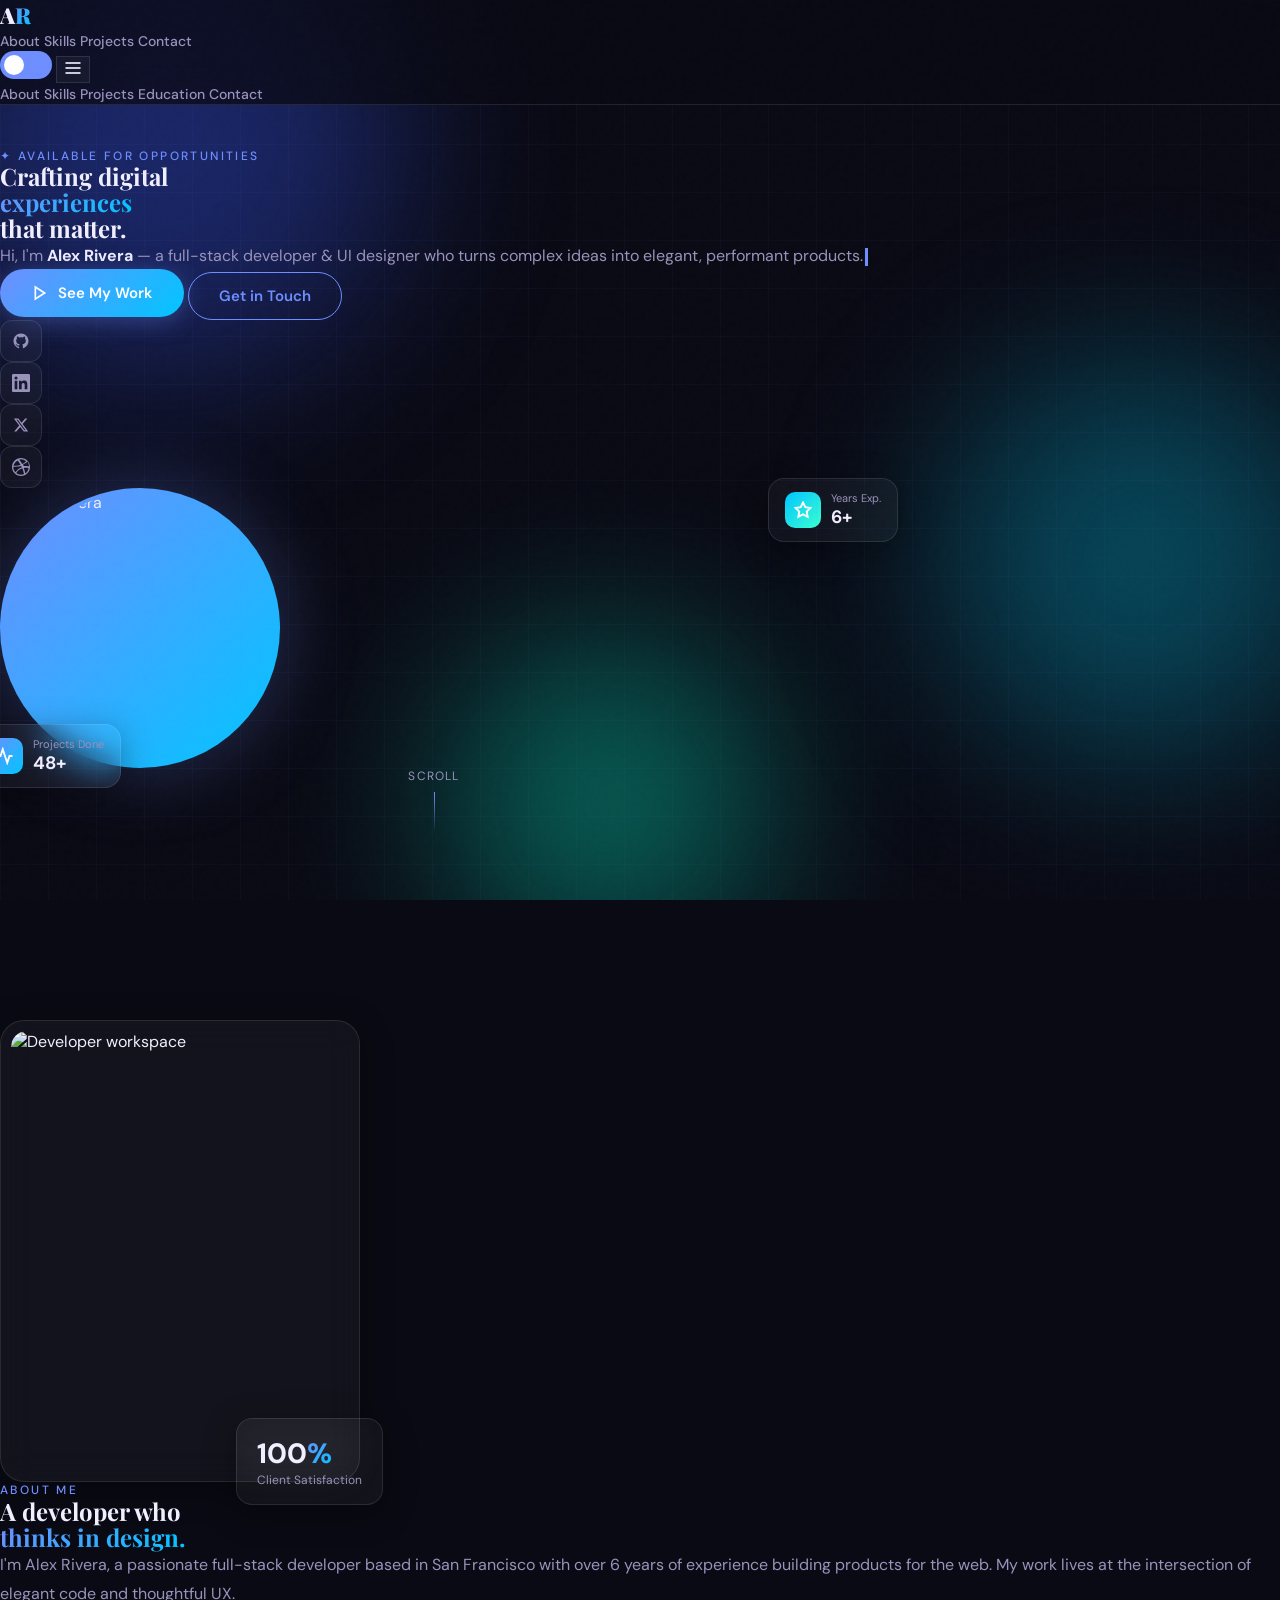
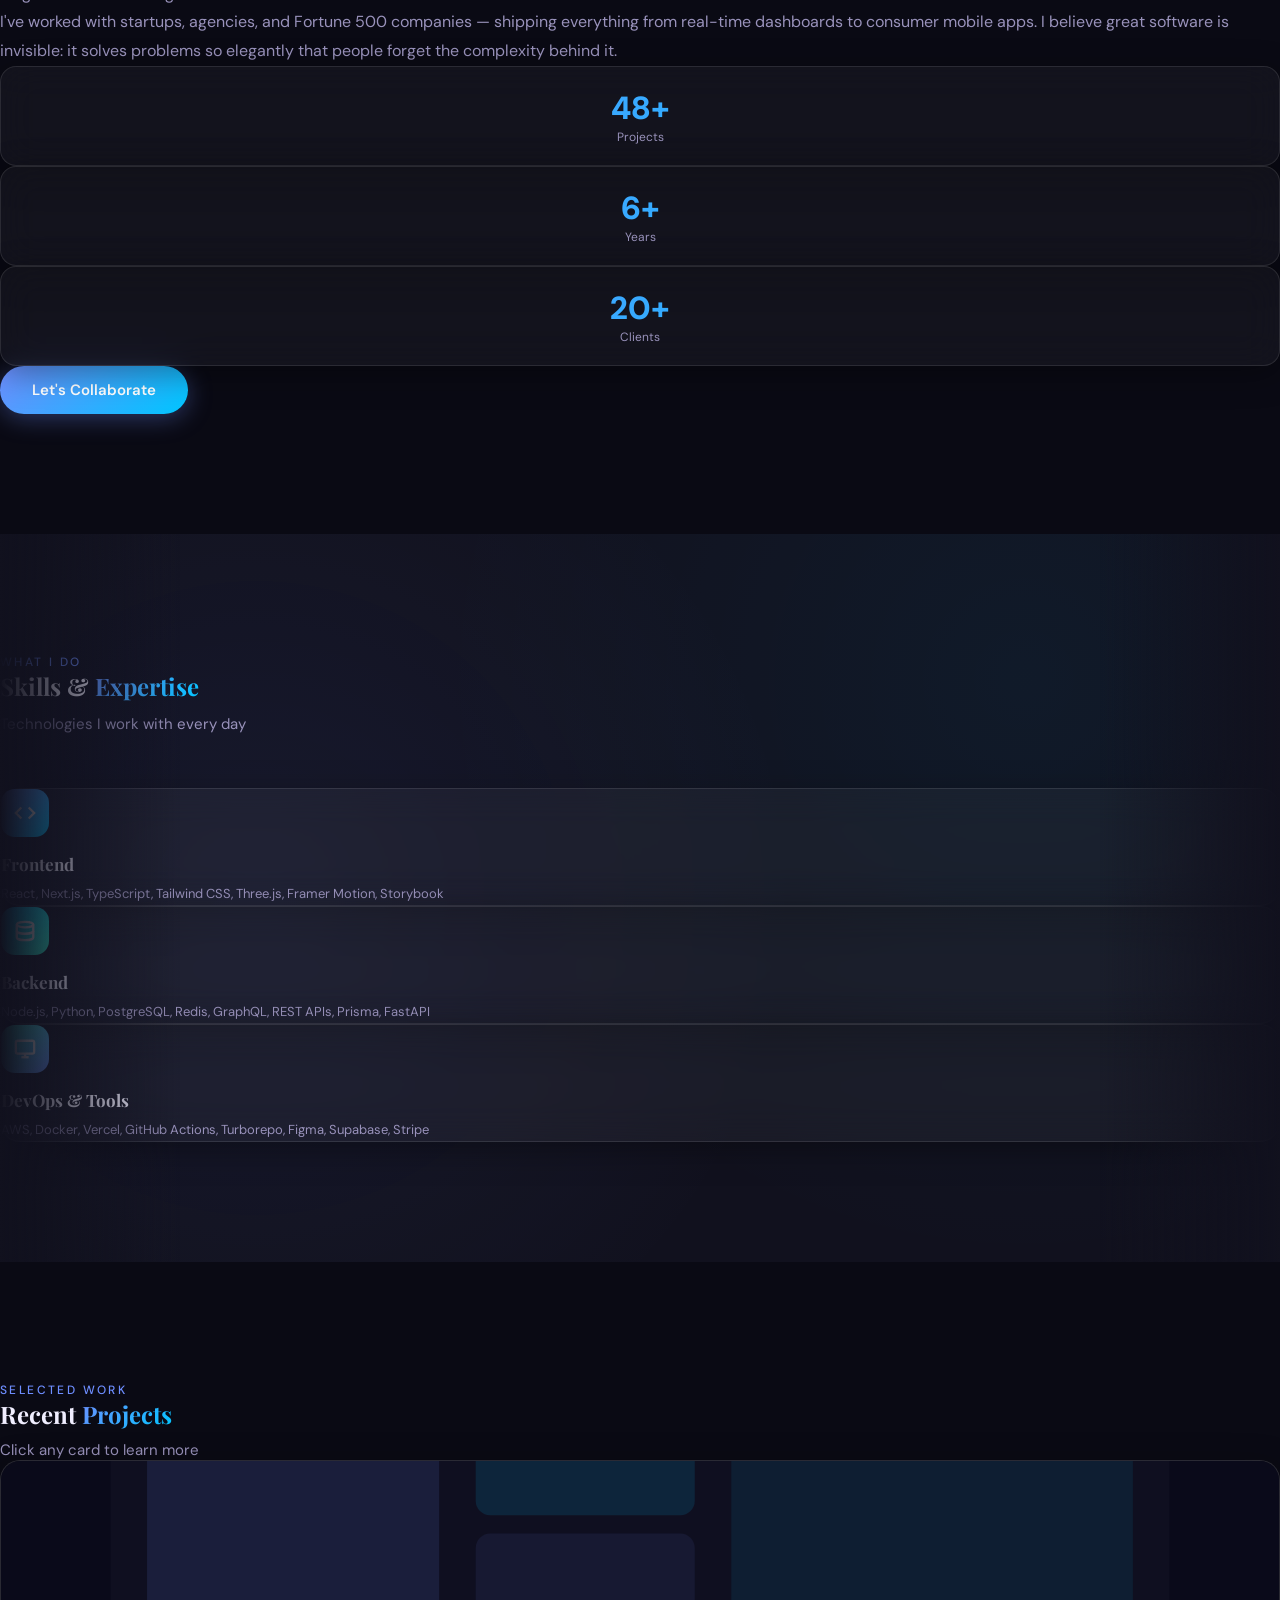
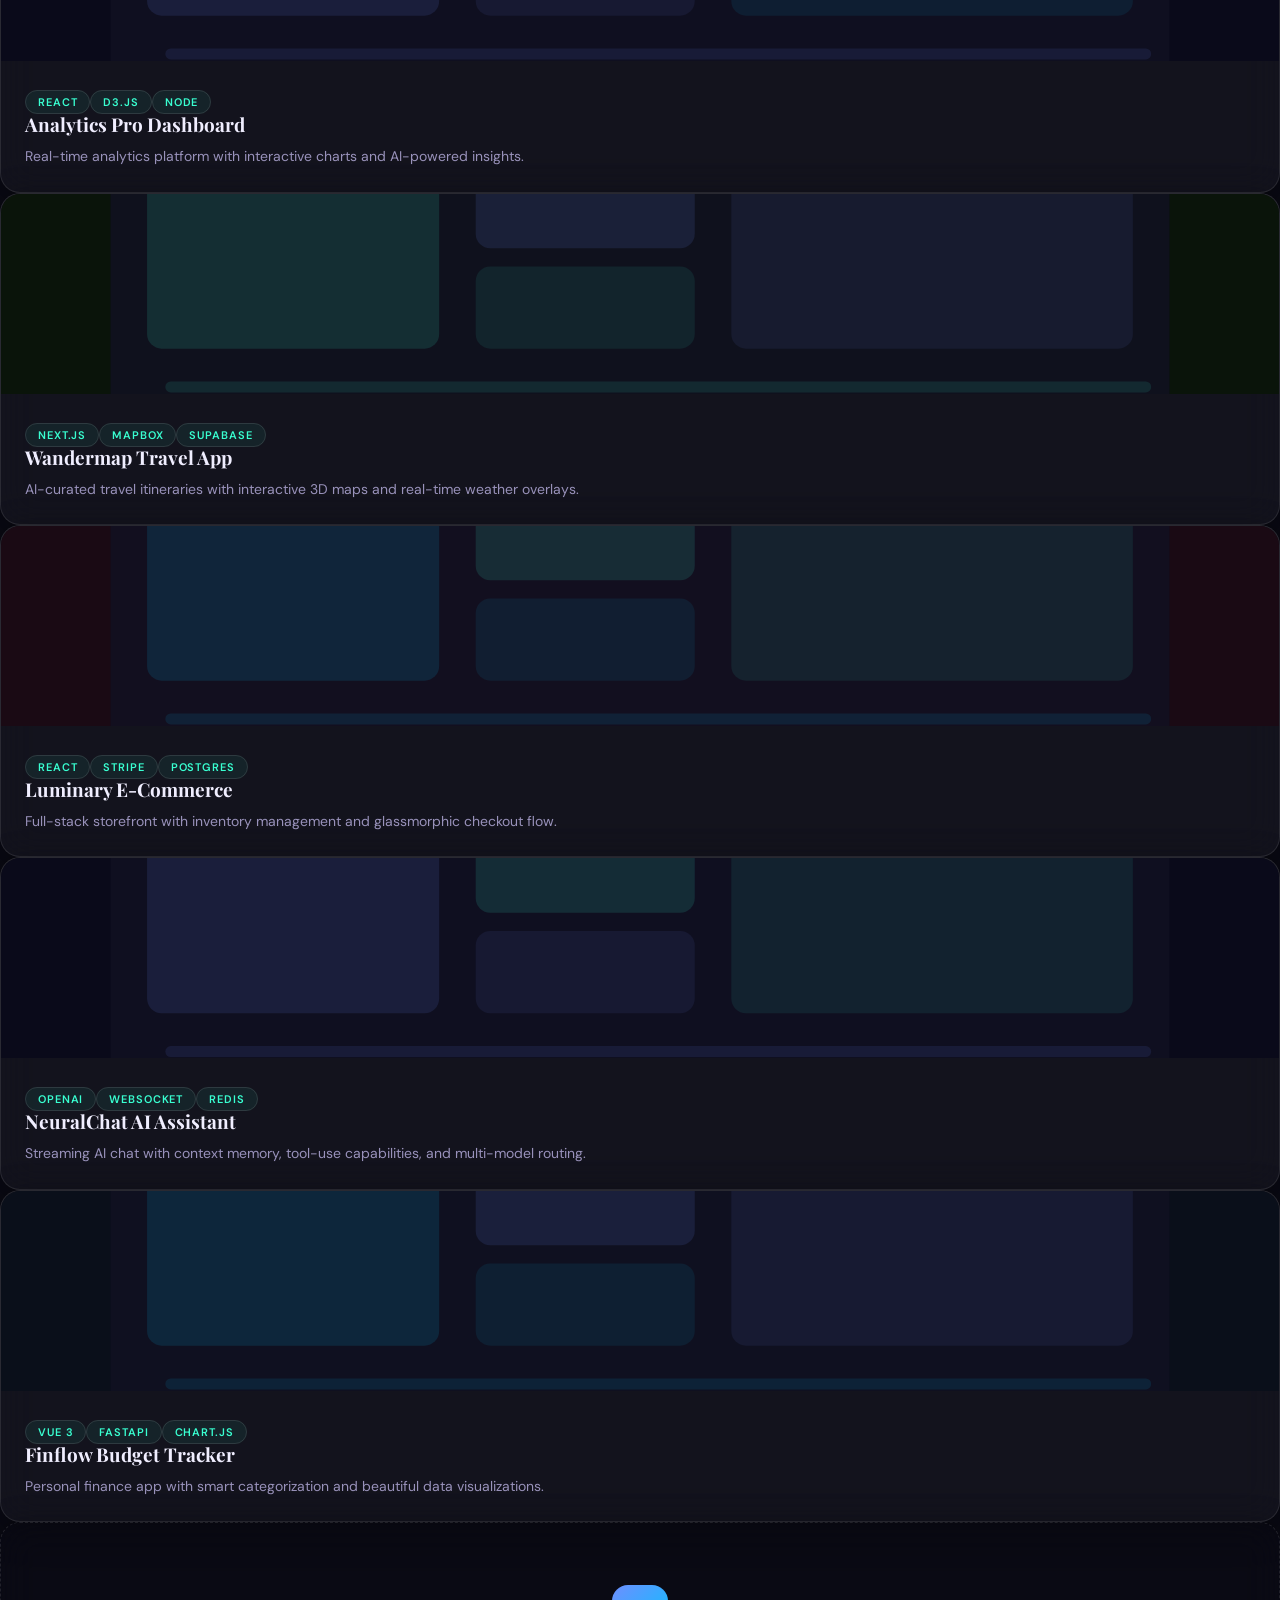
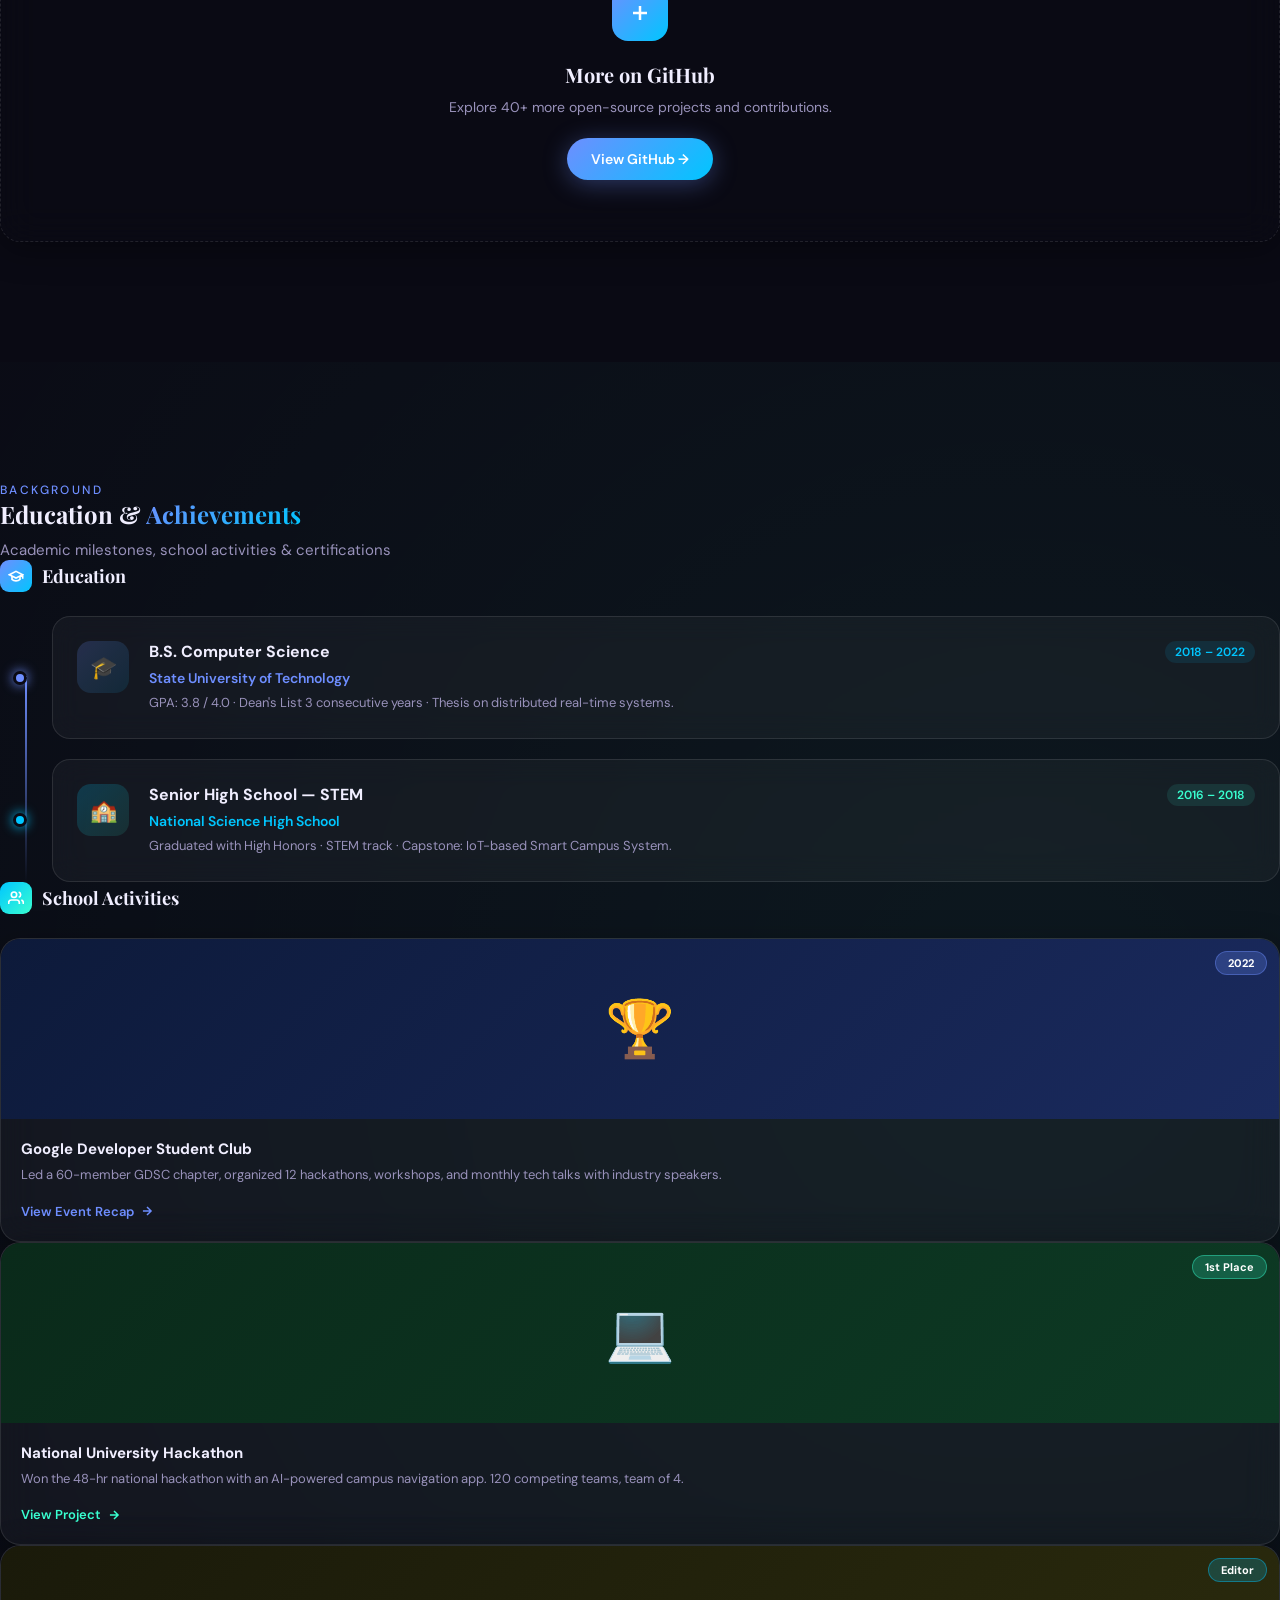
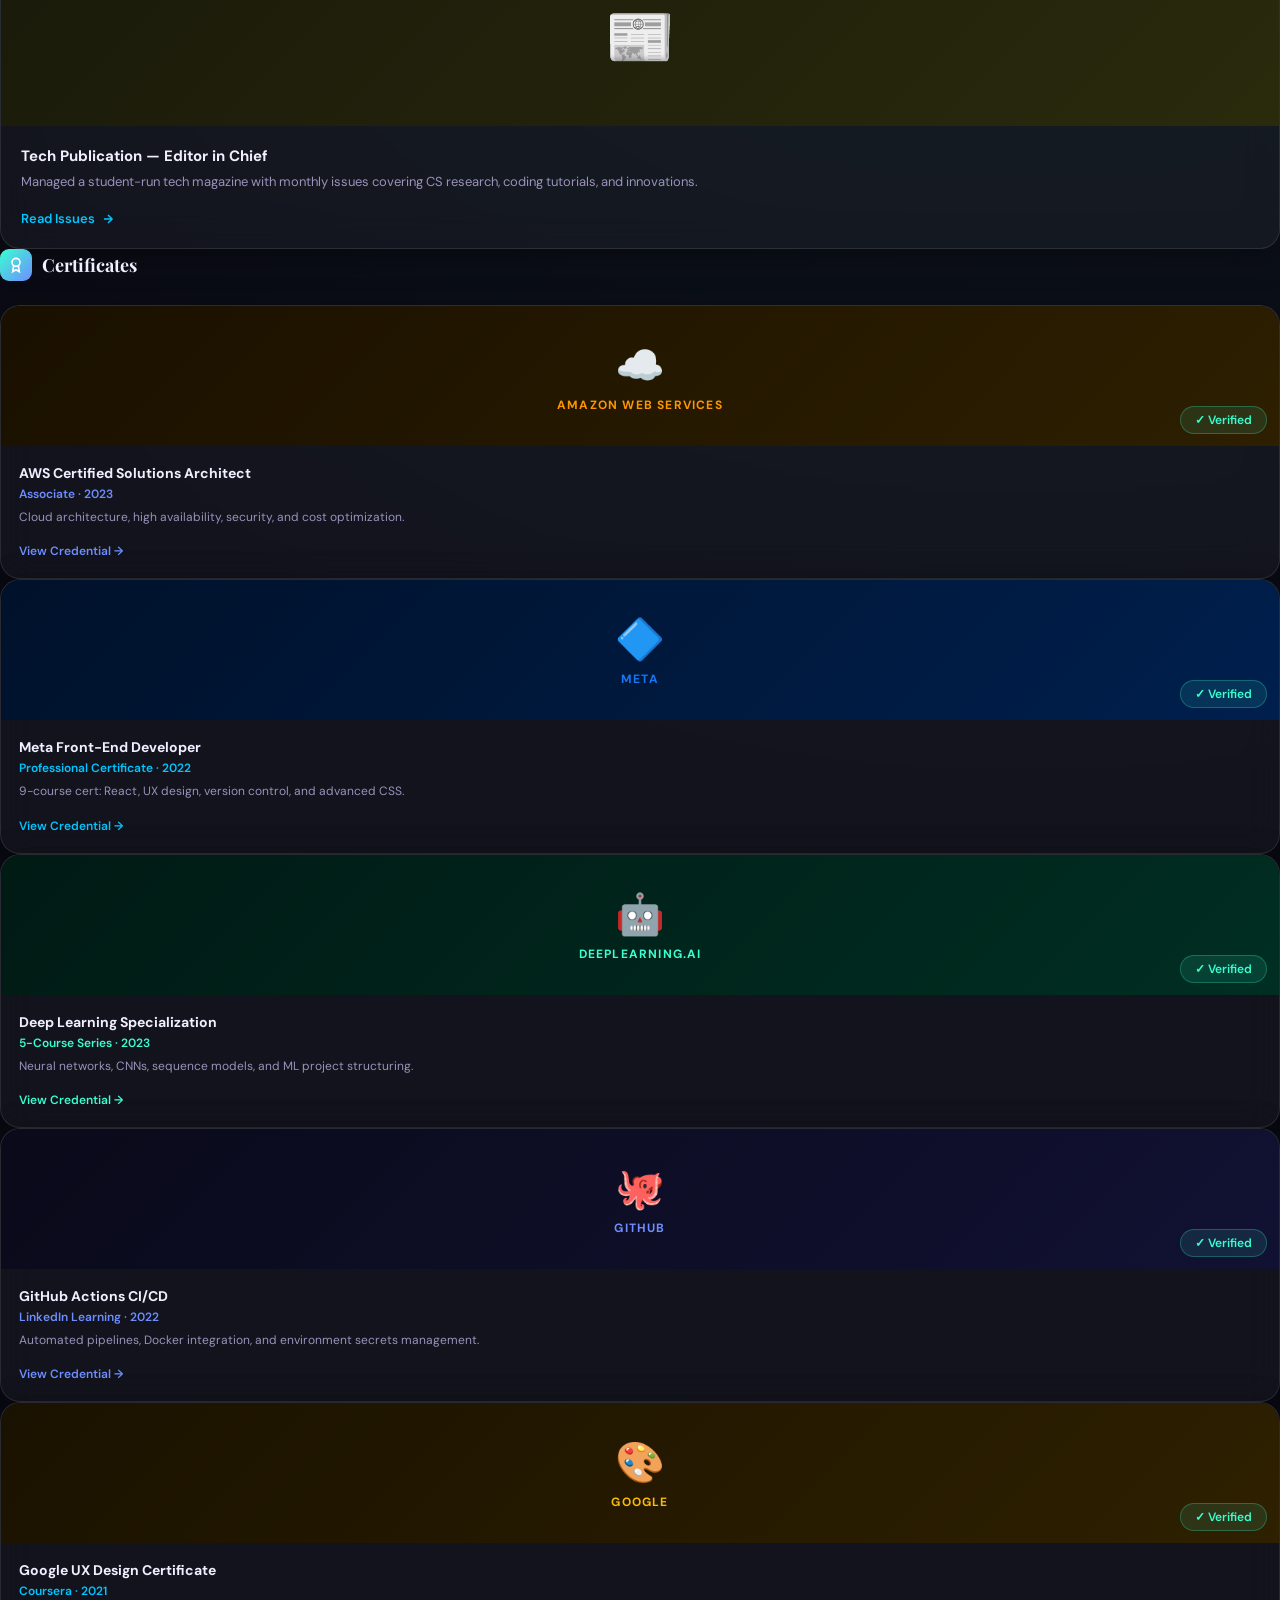
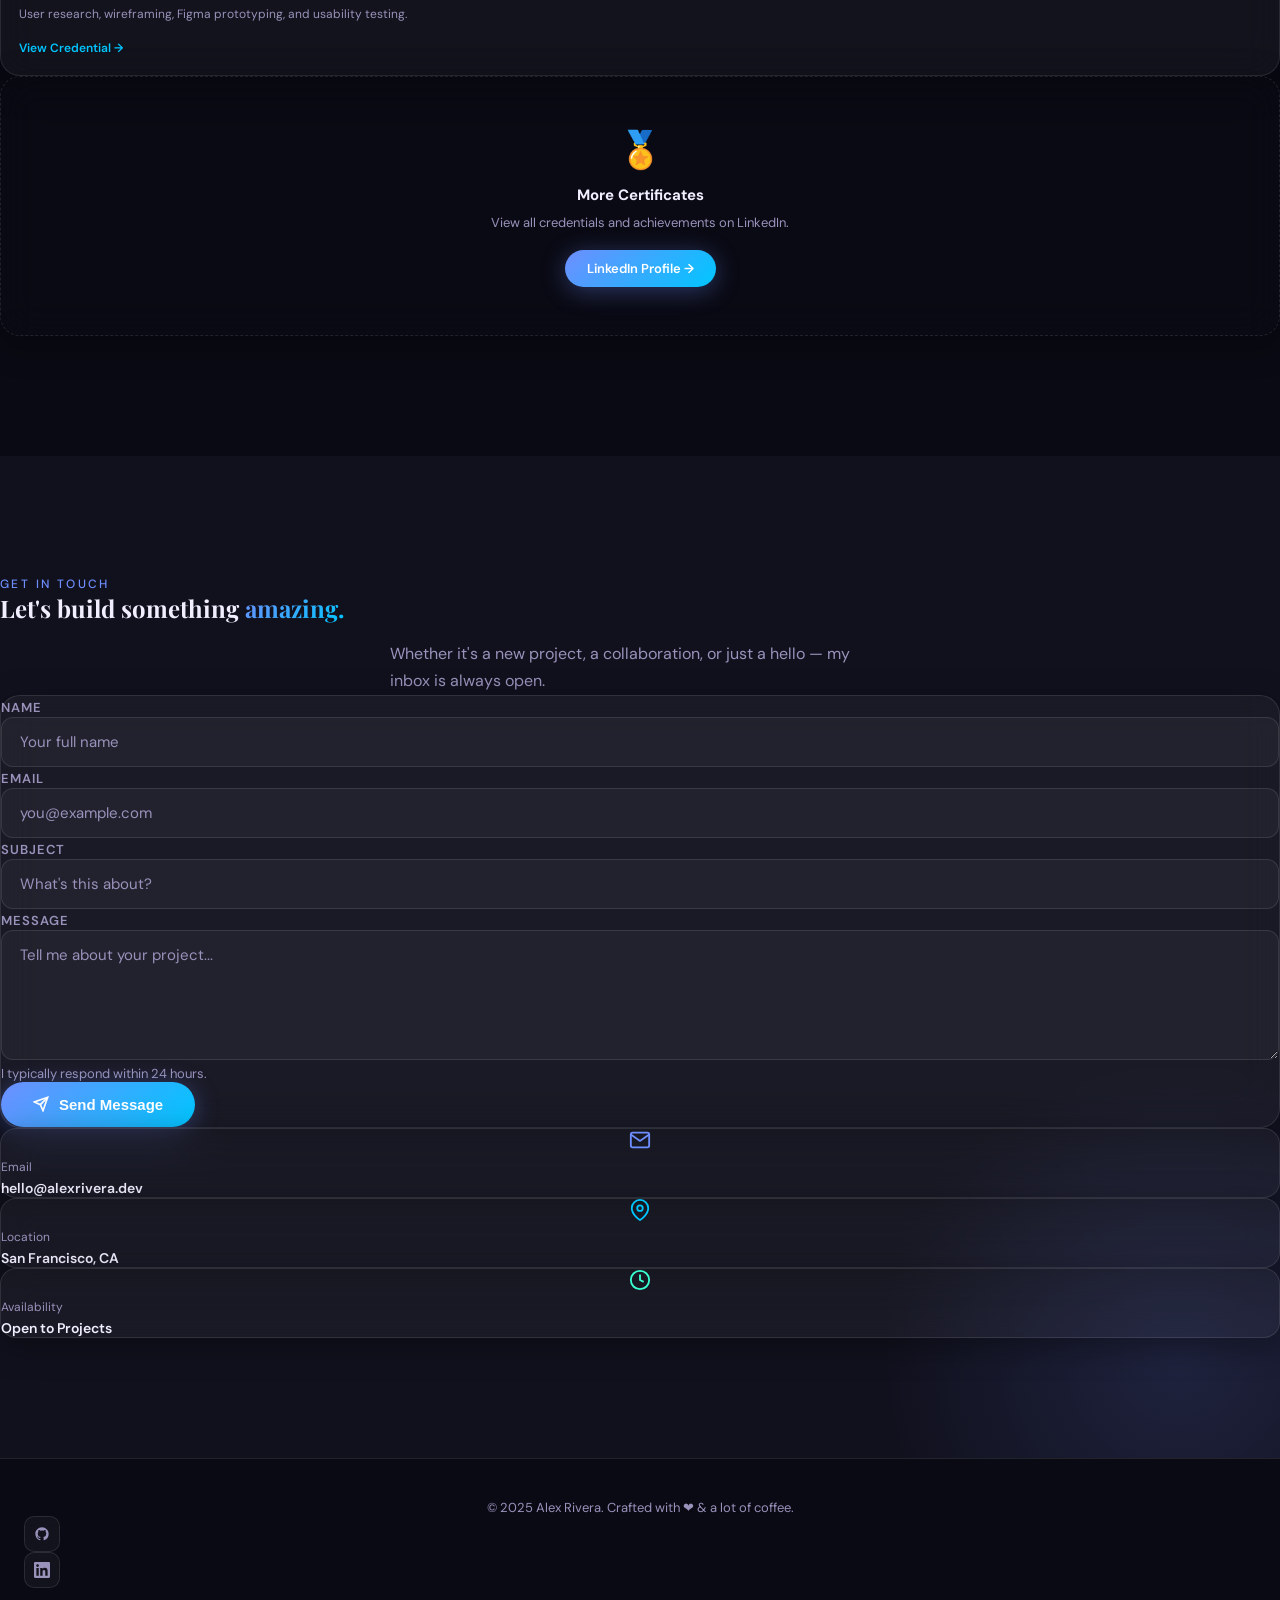
==== index.html @ 73c0df1d "update" ====
<!DOCTYPE html>
<html lang="en" class="scroll-smooth">
<head>
  <meta charset="UTF-8" />
  <meta name="viewport" content="width=device-width, initial-scale=1.0" />
  <meta name="description" content="Personal portfolio of Alex Rivera — Full-Stack Developer & UI Designer crafting beautiful digital experiences." />
  <meta name="keywords" content="portfolio, developer, designer, full-stack, UI/UX" />
  <meta name="author" content="Alex Rivera" />
  <meta property="og:title" content="Alex Rivera — Developer & Designer" />
  <meta property="og:description" content="Personal portfolio showcasing projects, skills, and creative work." />
  <meta property="og:type" content="website" />
  <title>Alex Rivera — Developer & Designer</title>
  <link rel="preconnect" href="https://fonts.googleapis.com" />
  <link rel="preconnect" href="https://fonts.gstatic.com" crossorigin />
  <link href="https://fonts.googleapis.com/css2?family=Playfair+Display:wght@400;700;900&family=DM+Sans:wght@300;400;500&display=swap" rel="stylesheet" />
  <script src="https://cdn.tailwindcss.com"></script>
  <style>
    :root {
      --bg-primary: #0a0a14;
      --bg-secondary: #11111e;
      --glass-bg: rgba(255,255,255,0.04);
      --glass-border: rgba(255,255,255,0.10);
      --glass-shadow: rgba(0,0,0,0.35);
      --accent-a: #6e8eff;
      --accent-b: #00c6ff;
      --accent-c: #39ffd1;
      --text-primary: #f0eeff;
      --text-secondary: #9992bb;
      --nav-blur: rgba(10,10,20,0.75);
    }
    html.light {
      --bg-primary: #eef1ff;
      --bg-secondary: #e2e7ff;
      --glass-bg: rgba(255,255,255,0.60);
      --glass-border: rgba(110,142,255,0.20);
      --glass-shadow: rgba(80,100,200,0.10);
      --text-primary: #111827;
      --text-secondary: #4b5563;
      --nav-blur: rgba(238,241,255,0.85);
    }
    *, *::before, *::after { box-sizing: border-box; margin: 0; }
    html { background: var(--bg-primary); transition: background 0.4s; }
    body { font-family: 'DM Sans', sans-serif; background: var(--bg-primary); color: var(--text-primary); overflow-x: hidden; transition: background 0.4s, color 0.4s; }
    h1, h2, h3 { font-family: 'Playfair Display', serif; }
    ::-webkit-scrollbar { width: 6px; }
    ::-webkit-scrollbar-track { background: var(--bg-primary); }
    ::-webkit-scrollbar-thumb { background: var(--accent-a); border-radius: 3px; }

    .glass { background: var(--glass-bg); border: 1px solid var(--glass-border); box-shadow: 0 8px 32px var(--glass-shadow); backdrop-filter: blur(18px); -webkit-backdrop-filter: blur(18px); border-radius: 20px; transition: background 0.4s, border 0.4s; }
    .glass:hover { border-color: var(--accent-a); }

    nav { background: var(--nav-blur); backdrop-filter: blur(20px); -webkit-backdrop-filter: blur(20px); border-bottom: 1px solid var(--glass-border); position: fixed; top: 0; left: 0; right: 0; z-index: 100; transition: background 0.4s; }

    .hero-mesh { position: absolute; inset: 0; z-index: 0; background: var(--bg-primary); overflow: hidden; }
    .orb { position: absolute; border-radius: 50%; filter: blur(90px); opacity: 0.35; animation: drift 12s ease-in-out infinite; will-change: transform; }
    .orb-1 { width: 480px; height: 480px; background: #3a5cff; top: -100px; left: -80px; animation-delay: 0s; }
    .orb-2 { width: 400px; height: 400px; background: #00b4d8; top: 40%; right: -60px; animation-delay: -4s; }
    .orb-3 { width: 320px; height: 320px; background: #00ffd5; bottom: -60px; left: 35%; animation-delay: -8s; }
    @keyframes drift { 0%,100% { transform: translate(0,0) scale(1); } 33% { transform: translate(30px,-40px) scale(1.05); } 66% { transform: translate(-20px,25px) scale(0.95); } }

    .cursor { display: inline-block; width: 3px; height: 1.1em; background: var(--accent-a); margin-left: 2px; vertical-align: text-bottom; animation: blink 0.8s step-end infinite; }
    @keyframes blink { 0%,100%{opacity:1} 50%{opacity:0} }

    .reveal { opacity: 1; transform: translateY(0); transition: opacity 0.7s ease, transform 0.7s ease; }
    
    .stagger-1 { transition-delay: 0.10s; } .stagger-2 { transition-delay: 0.20s; } .stagger-3 { transition-delay: 0.30s; } .stagger-4 { transition-delay: 0.40s; } .stagger-5 { transition-delay: 0.50s; }

    .toggle-btn { width: 52px; height: 28px; border-radius: 14px; background: var(--accent-a); position: relative; cursor: pointer; border: none; outline: none; transition: background 0.3s; }
    .toggle-thumb { position: absolute; top: 4px; left: 4px; width: 20px; height: 20px; border-radius: 50%; background: #fff; transition: transform 0.3s; }
    .light .toggle-thumb { transform: translateX(24px); }

    .form-input { background: var(--glass-bg); border: 1px solid var(--glass-border); color: var(--text-primary); border-radius: 12px; padding: 14px 18px; width: 100%; font-family: 'DM Sans', sans-serif; font-size: 15px; outline: none; transition: border-color 0.25s, box-shadow 0.25s; resize: vertical; }
    .form-input::placeholder { color: var(--text-secondary); }
    .form-input:focus { border-color: var(--accent-a); box-shadow: 0 0 0 3px rgba(110,142,255,0.18); }

    .grad-text { background: linear-gradient(135deg, var(--accent-a) 0%, var(--accent-b) 100%); -webkit-background-clip: text; -webkit-text-fill-color: transparent; background-clip: text; }
    .section-label { font-family: 'DM Sans', sans-serif; font-size: 12px; letter-spacing: 0.2em; text-transform: uppercase; color: var(--accent-a); font-weight: 500; }

    .nav-link { color: var(--text-secondary); text-decoration: none; font-size: 14px; font-weight: 500; position: relative; padding-bottom: 2px; transition: color 0.2s; }
    .nav-link::after { content:''; position:absolute; bottom:0; left:0; right:0; height:1.5px; background:var(--accent-a); transform:scaleX(0); transform-origin:left; transition:transform 0.25s; }
    .nav-link:hover { color: var(--text-primary); }
    .nav-link:hover::after { transform: scaleX(1); }

    .noise::before { content:''; position:fixed; inset:0; z-index:200; pointer-events:none; background-image:url("data:image/svg+xml,%3Csvg viewBox='0 0 200 200' xmlns='http://www.w3.org/2000/svg'%3E%3Cfilter id='n'%3E%3CfeTurbulence type='fractalNoise' baseFrequency='0.75' numOctaves='4' stitchTiles='stitch'/%3E%3C/filter%3E%3Crect width='100%25' height='100%25' filter='url(%23n)' opacity='0.035'/%3E%3C/svg%3E"); opacity:0.4; }

    .cta-btn { display: inline-flex; align-items: center; gap: 10px; padding: 14px 32px; border-radius: 50px; background: linear-gradient(135deg, var(--accent-a), var(--accent-b)); color: #fff; font-weight: 600; font-size: 15px; text-decoration: none; border: none; cursor: pointer; transition: transform 0.2s, box-shadow 0.2s; box-shadow: 0 4px 24px rgba(110,142,255,0.35); }
    .cta-btn:hover { transform: translateY(-2px); box-shadow: 0 8px 32px rgba(110,142,255,0.5); }
    .cta-btn-outline { display: inline-flex; align-items: center; gap: 10px; padding: 13px 30px; border-radius: 50px; border: 1.5px solid var(--accent-a); color: var(--accent-a); background: transparent; font-weight: 600; font-size: 15px; text-decoration: none; cursor: pointer; transition: background 0.2s, color 0.2s; }
    .cta-btn-outline:hover { background: var(--accent-a); color: #fff; }

    .tag { font-size: 11px; font-weight: 600; letter-spacing: 0.08em; text-transform: uppercase; padding: 4px 12px; border-radius: 20px; border: 1px solid var(--glass-border); color: var(--accent-c); background: rgba(57,255,209,0.07); }

    .avatar-ring { position: relative; display: inline-block; border-radius: 50%; padding: 4px; background: linear-gradient(135deg, var(--accent-a), var(--accent-b)); }
    .avatar-ring img { border-radius: 50%; display: block; }

    .social-icon { width: 42px; height: 42px; display: flex; align-items: center; justify-content: center; border-radius: 12px; border: 1px solid var(--glass-border); background: var(--glass-bg); color: var(--text-secondary); text-decoration: none; transition: color 0.2s, border-color 0.2s, background 0.2s; backdrop-filter: blur(8px); }
    .social-icon:hover { color: var(--accent-a); border-color: var(--accent-a); background: rgba(110,142,255,0.1); }

    .project-card { transition: transform 0.35s cubic-bezier(.22,1,.36,1), box-shadow 0.35s; cursor: pointer; }
    .project-card:hover { transform: translateY(-10px) scale(1.01); box-shadow: 0 24px 64px rgba(110,142,255,0.22); }
    .project-card:hover .proj-overlay { opacity: 1; }
    .proj-overlay { opacity: 0; transition: opacity 0.3s; }
    .proj-img { width: 100%; height: 200px; object-fit: cover; border-radius: 14px 14px 0 0; }

    /* ===== MARQUEE ===== */
    .marquee-section { padding: 120px 0; background: var(--bg-secondary); position: relative; overflow: hidden; }
    .marquee-fade-l { position: absolute; top: 0; left: 0; width: 180px; height: 100%; background: linear-gradient(to right, var(--bg-secondary), transparent); z-index: 10; pointer-events: none; }
    .marquee-fade-r { position: absolute; top: 0; right: 0; width: 180px; height: 100%; background: linear-gradient(to left, var(--bg-secondary), transparent); z-index: 10; pointer-events: none; }

    .mq-row { overflow: hidden; width: 100%; margin-bottom: 18px; }
    .mq-inner { display: flex; gap: 16px; width: max-content; will-change: transform; }
    .mq-inner.ltr  { animation: mq-ltr  30s linear infinite; }
    .mq-inner.rtl  { animation: mq-rtl  24s linear infinite; }
    .mq-inner.slow { animation: mq-slow 44s linear infinite; }
    .mq-row:hover .mq-inner { animation-play-state: paused; }

    @keyframes mq-ltr  { from { transform: translateX(0);    } to { transform: translateX(-50%); } }
    @keyframes mq-rtl  { from { transform: translateX(-50%); } to { transform: translateX(0);    } }
    @keyframes mq-slow { from { transform: translateX(0);    } to { transform: translateX(-50%); } }

    .skill-pill { display: inline-flex; align-items: center; gap: 10px; padding: 11px 22px; border-radius: 50px; white-space: nowrap; background: var(--glass-bg); border: 1px solid var(--glass-border); backdrop-filter: blur(14px); font-size: 14px; font-weight: 500; color: var(--text-primary); transition: border-color 0.25s, background 0.25s, transform 0.2s; user-select: none; }
    .skill-pill:hover { border-color: var(--accent-a); background: rgba(110,142,255,0.10); transform: scale(1.06); }
    .pill-icon { font-size: 17px; line-height: 1; }

    @media (max-width: 640px) { .orb { display: none; } }

    /* === MODAL === */
    .modal-backdrop {
      position: fixed; inset: 0; z-index: 500;
      background: rgba(0,0,0,0.72);
      backdrop-filter: blur(8px);
      -webkit-backdrop-filter: blur(8px);
      display: flex; align-items: center; justify-content: center;
      padding: 20px;
      opacity: 0; pointer-events: none;
      transition: opacity 0.3s;
    }
    .modal-backdrop.open { opacity: 1; pointer-events: all; }
    .modal-box {
      background: var(--bg-secondary);
      border: 1px solid var(--glass-border);
      border-radius: 24px;
      box-shadow: 0 32px 80px rgba(0,0,0,0.5);
      max-width: 680px; width: 100%;
      max-height: 90vh; overflow-y: auto;
      transform: translateY(32px) scale(0.97);
      transition: transform 0.35s cubic-bezier(.22,1,.36,1);
    }
    .modal-backdrop.open .modal-box { transform: translateY(0) scale(1); }
    .modal-box::-webkit-scrollbar { width: 4px; }
    .modal-box::-webkit-scrollbar-thumb { background: var(--accent-a); border-radius: 2px; }
    .modal-img {
      width: 100%; height: 240px; object-fit: cover;
      border-radius: 22px 22px 0 0;
    }
    .modal-body { padding: 32px; }
    .modal-close {
      position: absolute; top: 16px; right: 16px;
      width: 36px; height: 36px; border-radius: 50%;
      background: rgba(0,0,0,0.5); border: 1px solid var(--glass-border);
      color: var(--text-primary); cursor: pointer;
      display: flex; align-items: center; justify-content: center;
      font-size: 18px; transition: background 0.2s;
      backdrop-filter: blur(8px);
    }
    .modal-close:hover { background: rgba(110,142,255,0.3); }
    .modal-feature {
      display: flex; align-items: flex-start; gap: 12px;
      padding: 12px 0; border-bottom: 1px solid var(--glass-border);
    }
    .modal-feature:last-child { border-bottom: none; }
    .modal-feat-icon {
      width: 32px; height: 32px; border-radius: 8px; flex-shrink: 0;
      background: linear-gradient(135deg,var(--accent-a),var(--accent-b));
      display: flex; align-items: center; justify-content: center;
      font-size: 14px;
    }

    /* === EDUCATION / CERTIFICATES === */
    .edu-card {
      display: flex; gap: 20px; align-items: flex-start;
      padding: 24px; border-radius: 18px;
      background: var(--glass-bg);
      border: 1px solid var(--glass-border);
      backdrop-filter: blur(14px);
      transition: border-color 0.25s, transform 0.25s;
    }
    .edu-card:hover { border-color: var(--accent-a); transform: translateY(-3px); }
    .edu-icon {
      width: 52px; height: 52px; border-radius: 14px; flex-shrink: 0;
      display: flex; align-items: center; justify-content: center;
      font-size: 22px;
    }
    .cert-badge {
      display: inline-flex; align-items: center; gap: 6px;
      padding: 5px 14px; border-radius: 20px; font-size: 12px; font-weight: 600;
      background: rgba(57,255,209,0.10); border: 1px solid rgba(57,255,209,0.25);
      color: var(--accent-c);
    }

    .activity-card { transition: transform 0.3s cubic-bezier(.22,1,.36,1), box-shadow 0.3s; }
    .activity-card:hover { transform: translateY(-6px); box-shadow: 0 20px 48px rgba(110,142,255,0.2); }
    .cert-card { transition: transform 0.3s cubic-bezier(.22,1,.36,1), box-shadow 0.3s; }
    .cert-card:hover { transform: translateY(-6px); box-shadow: 0 20px 48px rgba(57,255,209,0.15); }

    .timeline-line {
      position: absolute; left: 25px; top: 60px; bottom: 0;
      width: 2px; background: linear-gradient(to bottom, var(--accent-a), transparent);
    }

  </style>
</head>
<body class="noise">
<script>
  // Ensure all .reveal elements are visible immediately (iframe-safe fallback)
  (function() {
    function showAll() {
      var els = document.querySelectorAll('.reveal, .hidden-init');
      for (var i = 0; i < els.length; i++) {
        els[i].style.opacity = '1';
        els[i].style.transform = 'translateY(0)';
      }
    }
    if (document.readyState === 'loading') {
      document.addEventListener('DOMContentLoaded', showAll);
    } else {
      showAll();
    }
    // Also try after fonts/images load
    window.addEventListener('load', showAll);
    // And after a short delay as final safety net
    setTimeout(showAll, 300);
  })();
</script>

<!-- NAV -->
<nav aria-label="Main navigation">
  <div class="max-w-6xl mx-auto px-6 py-4 flex items-center justify-between">
    <a href="#hero" style="font-family:'Playfair Display',serif;font-size:22px;font-weight:900;color:var(--text-primary);text-decoration:none;">A<span class="grad-text">R</span></a>
    <div class="hidden md:flex items-center gap-8">
      <a href="#about"    class="nav-link">About</a>
      <a href="#skills"   class="nav-link">Skills</a>
      <a href="#projects" class="nav-link">Projects</a>
      <a href="#contact"  class="nav-link">Contact</a>
    </div>
    <div class="flex items-center gap-4">
      <button class="toggle-btn" id="themeToggle" aria-label="Toggle theme"><div class="toggle-thumb"></div></button>
      <button id="menuBtn" class="md:hidden p-2 rounded-lg" style="border:1px solid var(--glass-border);background:var(--glass-bg);color:var(--text-primary);" aria-label="Menu">
        <svg width="20" height="20" viewBox="0 0 24 24" fill="none" stroke="currentColor" stroke-width="2"><line x1="3" y1="6" x2="21" y2="6"/><line x1="3" y1="12" x2="21" y2="12"/><line x1="3" y1="18" x2="21" y2="18"/></svg>
      </button>
    </div>
  </div>
  <div id="mobileMenu" class="md:hidden hidden px-6 pb-5 flex flex-col gap-4">
    <a href="#about"    class="nav-link" onclick="closeMobile()">About</a>
    <a href="#skills"   class="nav-link" onclick="closeMobile()">Skills</a>
    <a href="#projects" class="nav-link" onclick="closeMobile()">Projects</a>
    <a href="#education" class="nav-link" onclick="closeMobile()">Education</a>
    <a href="#contact"  class="nav-link" onclick="closeMobile()">Contact</a>
  </div>
</nav>

<!-- HERO -->
<section id="hero" style="min-height:100vh;position:relative;display:flex;align-items:center;padding-top:80px;">
  <div class="hero-mesh">
    <div class="orb orb-1"></div>
    <div class="orb orb-2"></div>
    <div class="orb orb-3"></div>
  </div>
  <div style="position:absolute;inset:0;z-index:1;background-image:linear-gradient(rgba(110,142,255,0.04) 1px,transparent 1px),linear-gradient(90deg,rgba(110,142,255,0.04) 1px,transparent 1px);background-size:48px 48px;pointer-events:none;"></div>
  <div class="max-w-6xl mx-auto px-6 py-24 relative z-10 w-full">
    <div class="flex flex-col lg:flex-row items-center gap-16">
      <div class="flex-1 text-center lg:text-left">
        <p class="section-label mb-4 reveal">✦ Available for opportunities</p>
        <h1 class="text-5xl md:text-7xl font-black mb-6 reveal stagger-1" style="line-height:1.08;">
          Crafting digital<br/><span class="grad-text">experiences</span><br/>that matter.
        </h1>
        <p class="text-lg mb-10 reveal stagger-2 max-w-xl mx-auto lg:mx-0" style="color:var(--text-secondary);line-height:1.7;">
          Hi, I'm <strong style="color:var(--text-primary);">Alex Rivera</strong> — a full-stack developer &amp; UI designer who turns complex ideas into elegant, performant products.<span class="cursor"></span>
        </p>
        <div class="flex flex-wrap gap-4 justify-center lg:justify-start reveal stagger-3">
          <a href="#projects" class="cta-btn"><svg width="16" height="16" viewBox="0 0 24 24" fill="none" stroke="currentColor" stroke-width="2.5"><path d="M5 3l14 9-14 9V3z"/></svg>See My Work</a>
          <a href="#contact" class="cta-btn-outline">Get in Touch</a>
        </div>
        <div class="flex gap-3 mt-10 justify-center lg:justify-start reveal stagger-4">
          <a href="#" class="social-icon" aria-label="GitHub"><svg width="18" height="18" viewBox="0 0 24 24" fill="currentColor"><path d="M12 2C6.477 2 2 6.484 2 12.017c0 4.425 2.865 8.18 6.839 9.504.5.092.682-.217.682-.483 0-.237-.008-.868-.013-1.703-2.782.605-3.369-1.343-3.369-1.343-.454-1.158-1.11-1.466-1.11-1.466-.908-.62.069-.608.069-.608 1.003.07 1.531 1.032 1.531 1.032.892 1.53 2.341 1.088 2.91.832.092-.647.35-1.088.636-1.338-2.22-.253-4.555-1.113-4.555-4.951 0-1.093.39-1.988 1.029-2.688-.103-.253-.446-1.272.098-2.65 0 0 .84-.27 2.75 1.026A9.564 9.564 0 0112 6.844c.85.004 1.705.115 2.504.337 1.909-1.296 2.747-1.027 2.747-1.027.546 1.379.202 2.398.1 2.651.64.7 1.028 1.595 1.028 2.688 0 3.848-2.339 4.695-4.566 4.943.359.309.678.92.678 1.855 0 1.338-.012 2.419-.012 2.747 0 .268.18.58.688.482A10.019 10.019 0 0022 12.017C22 6.484 17.522 2 12 2z"/></svg></a>
          <a href="#" class="social-icon" aria-label="LinkedIn"><svg width="18" height="18" viewBox="0 0 24 24" fill="currentColor"><path d="M20.447 20.452h-3.554v-5.569c0-1.328-.027-3.037-1.852-3.037-1.853 0-2.136 1.445-2.136 2.939v5.667H9.351V9h3.414v1.561h.046c.477-.9 1.637-1.85 3.37-1.85 3.601 0 4.267 2.37 4.267 5.455v6.286zM5.337 7.433a2.062 2.062 0 01-2.063-2.065 2.064 2.064 0 112.063 2.065zm1.782 13.019H3.555V9h3.564v11.452zM22.225 0H1.771C.792 0 0 .774 0 1.729v20.542C0 23.227.792 24 1.771 24h20.451C23.2 24 24 23.227 24 22.271V1.729C24 .774 23.2 0 22.222 0h.003z"/></svg></a>
          <a href="#" class="social-icon" aria-label="Twitter"><svg width="16" height="16" viewBox="0 0 24 24" fill="currentColor"><path d="M18.244 2.25h3.308l-7.227 8.26 8.502 11.24H16.17l-5.214-6.817L4.99 21.75H1.68l7.73-8.835L1.254 2.25H8.08l4.713 6.231zm-1.161 17.52h1.833L7.084 4.126H5.117z"/></svg></a>
          <a href="#" class="social-icon" aria-label="Dribbble"><svg width="18" height="18" viewBox="0 0 24 24" fill="currentColor"><path d="M12 24C5.385 24 0 18.615 0 12S5.385 0 12 0s12 5.385 12 12-5.385 12-12 12zm10.12-10.358c-.35-.11-3.17-.953-6.384-.438 1.34 3.684 1.887 6.684 1.992 7.308 2.3-1.555 3.936-4.02 4.395-6.87zm-6.115 7.808c-.153-.9-.75-4.032-2.19-7.77l-.066.02c-5.79 2.015-7.86 6.017-8.04 6.404 1.73 1.35 3.92 2.166 6.29 2.166 1.42 0 2.77-.29 4-.816zm-11.62-2.073c.232-.4 3.045-5.055 8.332-6.765.135-.045.27-.084.405-.12-.26-.585-.54-1.167-.832-1.74C7.17 11.775 2.206 11.71 1.756 11.7l-.004.312c0 2.633.998 5.037 2.634 6.855zm-2.42-8.955c.46.008 4.683.026 9.477-1.248-1.698-3.018-3.53-5.558-3.8-5.928-2.868 1.35-5.01 3.99-5.676 7.17zM9.6 2.052c.282.38 2.145 2.914 3.822 6 3.645-1.365 5.19-3.44 5.373-3.702-1.81-1.61-4.19-2.586-6.795-2.586-.485 0-.962.037-1.4.088zm10.884 2.71c-.23.317-1.938 2.487-5.71 4.04.241.494.473.997.68 1.51.062.153.118.308.173.463 3.397-.43 6.777.257 7.12.332-.03-2.35-.88-4.51-2.263-6.346z"/></svg></a>
        </div>
      </div>
      <div class="flex-shrink-0 reveal stagger-3">
        <div style="position:relative;">
          <div class="avatar-ring" style="width:280px;height:280px;box-shadow:0 0 80px rgba(110,142,255,0.3);">
            <img src="https://i.pravatar.cc/280?img=12" alt="Alex Rivera" width="272" height="272" style="object-fit:cover;" loading="eager"/>
          </div>
          <div class="glass" style="position:absolute;bottom:-20px;left:-30px;padding:12px 16px;border-radius:16px;display:flex;align-items:center;gap:10px;">
            <div style="width:36px;height:36px;border-radius:10px;background:linear-gradient(135deg,var(--accent-a),var(--accent-b));display:flex;align-items:center;justify-content:center;"><svg width="18" height="18" viewBox="0 0 24 24" fill="none" stroke="white" stroke-width="2.5"><polyline points="22 12 18 12 15 21 9 3 6 12 2 12"/></svg></div>
            <div><div style="font-size:11px;color:var(--text-secondary);">Projects Done</div><div style="font-size:18px;font-weight:700;">48+</div></div>
          </div>
          <div class="glass" style="position:absolute;top:-10px;right:-30px;padding:12px 16px;border-radius:16px;display:flex;align-items:center;gap:10px;">
            <div style="width:36px;height:36px;border-radius:10px;background:linear-gradient(135deg,var(--accent-b),var(--accent-c));display:flex;align-items:center;justify-content:center;"><svg width="18" height="18" viewBox="0 0 24 24" fill="none" stroke="white" stroke-width="2.5"><path d="M12 2l3.09 6.26L22 9.27l-5 4.87 1.18 6.88L12 17.77l-6.18 3.25L7 14.14 2 9.27l6.91-1.01L12 2z"/></svg></div>
            <div><div style="font-size:11px;color:var(--text-secondary);">Years Exp.</div><div style="font-size:18px;font-weight:700;">6+</div></div>
          </div>
        </div>
      </div>
    </div>
    <div class="flex justify-center mt-20 reveal stagger-5">
      <a href="#about" style="display:flex;flex-direction:column;align-items:center;gap:8px;text-decoration:none;color:var(--text-secondary);">
        <span style="font-size:12px;letter-spacing:0.1em;text-transform:uppercase;">Scroll</span>
        <div style="width:1px;height:40px;background:linear-gradient(to bottom,var(--accent-a),transparent);"></div>
      </a>
    </div>
  </div>
</section>

<!-- ABOUT -->
<section id="about" style="padding:120px 0;position:relative;">
  <div class="max-w-6xl mx-auto px-6">
    <div class="flex flex-col lg:flex-row gap-16 items-center">
      <div class="flex-shrink-0 reveal">
        <div class="glass" style="padding:10px;border-radius:24px;max-width:360px;position:relative;">
          <img src="https://images.unsplash.com/photo-1519389950473-47ba0277781c?w=720&q=80" alt="Developer workspace" width="360" height="440" style="object-fit:cover;border-radius:16px;width:100%;display:block;" loading="lazy"/>
          <div class="glass" style="position:absolute;bottom:-24px;right:-24px;padding:16px 20px;border-radius:16px;">
            <div style="font-size:28px;font-weight:800;">100<span class="grad-text">%</span></div>
            <div style="font-size:12px;color:var(--text-secondary);">Client Satisfaction</div>
          </div>
        </div>
      </div>
      <div class="flex-1 reveal stagger-2">
        <p class="section-label mb-4">About Me</p>
        <h2 class="text-4xl md:text-5xl font-black mb-6" style="line-height:1.1;">A developer who<br/><span class="grad-text">thinks in design.</span></h2>
        <p class="mb-5" style="color:var(--text-secondary);line-height:1.8;font-size:16px;">I'm Alex Rivera, a passionate full-stack developer based in San Francisco with over 6 years of experience building products for the web. My work lives at the intersection of elegant code and thoughtful UX.</p>
        <p class="mb-8" style="color:var(--text-secondary);line-height:1.8;font-size:16px;">I've worked with startups, agencies, and Fortune 500 companies — shipping everything from real-time dashboards to consumer mobile apps. I believe great software is invisible: it solves problems so elegantly that people forget the complexity behind it.</p>
        <div class="flex flex-wrap gap-6 mb-10">
          <div class="glass" style="padding:20px 28px;border-radius:16px;text-align:center;flex:1;min-width:100px;"><div style="font-size:32px;font-weight:800;" class="grad-text">48+</div><div style="font-size:12px;color:var(--text-secondary);">Projects</div></div>
          <div class="glass" style="padding:20px 28px;border-radius:16px;text-align:center;flex:1;min-width:100px;"><div style="font-size:32px;font-weight:800;" class="grad-text">6+</div><div style="font-size:12px;color:var(--text-secondary);">Years</div></div>
          <div class="glass" style="padding:20px 28px;border-radius:16px;text-align:center;flex:1;min-width:100px;"><div style="font-size:32px;font-weight:800;" class="grad-text">20+</div><div style="font-size:12px;color:var(--text-secondary);">Clients</div></div>
        </div>
        <a href="#contact" class="cta-btn">Let's Collaborate</a>
      </div>
    </div>
  </div>
</section>

<!-- SKILLS MARQUEE -->
<section id="skills" class="marquee-section">
  <div class="marquee-fade-l"></div>
  <div class="marquee-fade-r"></div>
  <div style="position:absolute;inset:0;background-image:radial-gradient(circle at 20% 50%,rgba(110,142,255,0.07) 0%,transparent 50%),radial-gradient(circle at 80% 20%,rgba(0,198,255,0.05) 0%,transparent 50%);pointer-events:none;"></div>

  <div class="max-w-6xl mx-auto px-6 relative z-10">
    <div class="text-center mb-16 reveal">
      <p class="section-label mb-4">What I Do</p>
      <h2 class="text-4xl md:text-5xl font-black">Skills &amp; <span class="grad-text">Expertise</span></h2>
      <p style="color:var(--text-secondary);margin-top:12px;font-size:15px;">Technologies I work with every day</p>
    </div>
  </div>

  <div class="mq-row"><div class="mq-inner ltr"  id="mq1"></div></div>
  <div class="mq-row"><div class="mq-inner rtl"  id="mq2"></div></div>
  <div class="mq-row"><div class="mq-inner slow" id="mq3"></div></div>

  <div class="max-w-6xl mx-auto px-6 relative z-10 mt-20">
    <div class="grid md:grid-cols-3 gap-6">
      <div class="glass p-7 reveal stagger-1" style="border-radius:20px;">
        <div style="width:48px;height:48px;border-radius:14px;background:linear-gradient(135deg,var(--accent-a),var(--accent-b));display:flex;align-items:center;justify-content:center;margin-bottom:16px;"><svg width="22" height="22" viewBox="0 0 24 24" fill="none" stroke="white" stroke-width="2.5"><polyline points="16 18 22 12 16 6"/><polyline points="8 6 2 12 8 18"/></svg></div>
        <h3 style="font-size:17px;font-weight:700;margin-bottom:8px;">Frontend</h3>
        <p style="font-size:13px;color:var(--text-secondary);line-height:1.7;">React, Next.js, TypeScript, Tailwind CSS, Three.js, Framer Motion, Storybook</p>
      </div>
      <div class="glass p-7 reveal stagger-2" style="border-radius:20px;">
        <div style="width:48px;height:48px;border-radius:14px;background:linear-gradient(135deg,var(--accent-b),var(--accent-c));display:flex;align-items:center;justify-content:center;margin-bottom:16px;"><svg width="22" height="22" viewBox="0 0 24 24" fill="none" stroke="white" stroke-width="2.5"><ellipse cx="12" cy="5" rx="9" ry="3"/><path d="M21 12c0 1.66-4 3-9 3s-9-1.34-9-3"/><path d="M3 5v14c0 1.66 4 3 9 3s9-1.34 9-3V5"/></svg></div>
        <h3 style="font-size:17px;font-weight:700;margin-bottom:8px;">Backend</h3>
        <p style="font-size:13px;color:var(--text-secondary);line-height:1.7;">Node.js, Python, PostgreSQL, Redis, GraphQL, REST APIs, Prisma, FastAPI</p>
      </div>
      <div class="glass p-7 reveal stagger-3" style="border-radius:20px;">
        <div style="width:48px;height:48px;border-radius:14px;background:linear-gradient(135deg,var(--accent-c),var(--accent-a));display:flex;align-items:center;justify-content:center;margin-bottom:16px;"><svg width="22" height="22" viewBox="0 0 24 24" fill="none" stroke="white" stroke-width="2.5"><rect x="2" y="3" width="20" height="14" rx="2"/><line x1="8" y1="21" x2="16" y2="21"/><line x1="12" y1="17" x2="12" y2="21"/></svg></div>
        <h3 style="font-size:17px;font-weight:700;margin-bottom:8px;">DevOps &amp; Tools</h3>
        <p style="font-size:13px;color:var(--text-secondary);line-height:1.7;">AWS, Docker, Vercel, GitHub Actions, Turborepo, Figma, Supabase, Stripe</p>
      </div>
    </div>
  </div>
</section>

<!-- PROJECTS -->
<section id="projects" style="padding:120px 0;position:relative;">
  <div class="max-w-6xl mx-auto px-6">
    <div class="text-center mb-16 reveal">
      <p class="section-label mb-4">Selected Work</p>
      <h2 class="text-4xl md:text-5xl font-black">Recent <span class="grad-text">Projects</span></h2>
      <p style="color:var(--text-secondary);margin-top:10px;font-size:15px;">Click any card to learn more</p>
    </div>
    <div class="grid md:grid-cols-2 lg:grid-cols-3 gap-8">

      <article class="glass project-card reveal stagger-1" style="overflow:hidden;border-radius:20px;cursor:pointer;"
        onclick="openModal(0)">
        <div style="position:relative;overflow:hidden;">
          <img class="proj-img" src="data:image/svg+xml,%3Csvg xmlns='http://www.w3.org/2000/svg' width='700' height='400' viewBox='0 0 700 400'%3E%3Crect width='700' height='400' fill='%230a0a1a'/%3E%3Crect x='60' y='60' width='580' height='280' rx='16' fill='%23111122' opacity='0.8'/%3E%3Crect x='80' y='80' width='540' height='32' rx='8' fill='%236e8eff' opacity='0.15'/%3E%3Ccircle cx='100' cy='96' r='7' fill='%23ff5f57'/%3E%3Ccircle cx='122' cy='96' r='7' fill='%23febc2e'/%3E%3Ccircle cx='144' cy='96' r='7' fill='%2328c840'/%3E%3Crect x='80' y='130' width='160' height='100' rx='8' fill='%236e8eff' opacity='0.12'/%3E%3Crect x='260' y='130' width='120' height='45' rx='8' fill='%2300c6ff' opacity='0.12'/%3E%3Crect x='260' y='185' width='120' height='45' rx='8' fill='%236e8eff' opacity='0.08'/%3E%3Crect x='400' y='130' width='220' height='100' rx='8' fill='%2300c6ff' opacity='0.08'/%3E%3Crect x='90' y='248' width='540' height='6' rx='3' fill='%236e8eff' opacity='0.1'/%3E%3Crect x='90' y='262' width='400' height='6' rx='3' fill='%23ffffff' opacity='0.07'/%3E%3Ctext x='350' y='340' text-anchor='middle' fill='%236e8eff' font-size='14' font-family='monospace' opacity='0.5'%3EAnalytics%20Dashboard%3C/text%3E%3C/svg%3E" alt="Analytics Dashboard" loading="lazy"/>
          <div class="proj-overlay" style="position:absolute;inset:0;background:linear-gradient(135deg,rgba(110,142,255,0.88),rgba(0,198,255,0.7));display:flex;align-items:center;justify-content:center;">
            <span style="color:#fff;font-weight:700;font-size:14px;letter-spacing:0.05em;">View Details →</span>
          </div>
        </div>
        <div style="padding:24px;">
          <div class="flex gap-2 mb-3 flex-wrap"><span class="tag">React</span><span class="tag">D3.js</span><span class="tag">Node</span></div>
          <h3 style="font-size:19px;font-weight:700;margin-bottom:8px;">Analytics Pro Dashboard</h3>
          <p style="font-size:14px;color:var(--text-secondary);line-height:1.6;">Real-time analytics platform with interactive charts and AI-powered insights.</p>
        </div>
      </article>

      <article class="glass project-card reveal stagger-2" style="overflow:hidden;border-radius:20px;cursor:pointer;"
        onclick="openModal(1)">
        <div style="position:relative;overflow:hidden;">
          <img class="proj-img" src="data:image/svg+xml,%3Csvg xmlns='http://www.w3.org/2000/svg' width='700' height='400' viewBox='0 0 700 400'%3E%3Crect width='700' height='400' fill='%230a140a'/%3E%3Crect x='60' y='60' width='580' height='280' rx='16' fill='%23111122' opacity='0.8'/%3E%3Crect x='80' y='80' width='540' height='32' rx='8' fill='%2339ffd1' opacity='0.15'/%3E%3Ccircle cx='100' cy='96' r='7' fill='%23ff5f57'/%3E%3Ccircle cx='122' cy='96' r='7' fill='%23febc2e'/%3E%3Ccircle cx='144' cy='96' r='7' fill='%2328c840'/%3E%3Crect x='80' y='130' width='160' height='100' rx='8' fill='%2339ffd1' opacity='0.12'/%3E%3Crect x='260' y='130' width='120' height='45' rx='8' fill='%236e8eff' opacity='0.12'/%3E%3Crect x='260' y='185' width='120' height='45' rx='8' fill='%2339ffd1' opacity='0.08'/%3E%3Crect x='400' y='130' width='220' height='100' rx='8' fill='%236e8eff' opacity='0.08'/%3E%3Crect x='90' y='248' width='540' height='6' rx='3' fill='%2339ffd1' opacity='0.1'/%3E%3Crect x='90' y='262' width='400' height='6' rx='3' fill='%23ffffff' opacity='0.07'/%3E%3Ctext x='350' y='340' text-anchor='middle' fill='%2339ffd1' font-size='14' font-family='monospace' opacity='0.5'%3ETravel%20App%3C/text%3E%3C/svg%3E" alt="Travel App" loading="lazy"/>
          <div class="proj-overlay" style="position:absolute;inset:0;background:linear-gradient(135deg,rgba(57,255,209,0.82),rgba(110,142,255,0.7));display:flex;align-items:center;justify-content:center;">
            <span style="color:#fff;font-weight:700;font-size:14px;letter-spacing:0.05em;">View Details →</span>
          </div>
        </div>
        <div style="padding:24px;">
          <div class="flex gap-2 mb-3 flex-wrap"><span class="tag">Next.js</span><span class="tag">Mapbox</span><span class="tag">Supabase</span></div>
          <h3 style="font-size:19px;font-weight:700;margin-bottom:8px;">Wandermap Travel App</h3>
          <p style="font-size:14px;color:var(--text-secondary);line-height:1.6;">AI-curated travel itineraries with interactive 3D maps and real-time weather overlays.</p>
        </div>
      </article>

      <article class="glass project-card reveal stagger-3" style="overflow:hidden;border-radius:20px;cursor:pointer;"
        onclick="openModal(2)">
        <div style="position:relative;overflow:hidden;">
          <img class="proj-img" src="data:image/svg+xml,%3Csvg xmlns='http://www.w3.org/2000/svg' width='700' height='400' viewBox='0 0 700 400'%3E%3Crect width='700' height='400' fill='%231a0a14'/%3E%3Crect x='60' y='60' width='580' height='280' rx='16' fill='%23111122' opacity='0.8'/%3E%3Crect x='80' y='80' width='540' height='32' rx='8' fill='%2300c6ff' opacity='0.15'/%3E%3Ccircle cx='100' cy='96' r='7' fill='%23ff5f57'/%3E%3Ccircle cx='122' cy='96' r='7' fill='%23febc2e'/%3E%3Ccircle cx='144' cy='96' r='7' fill='%2328c840'/%3E%3Crect x='80' y='130' width='160' height='100' rx='8' fill='%2300c6ff' opacity='0.12'/%3E%3Crect x='260' y='130' width='120' height='45' rx='8' fill='%2339ffd1' opacity='0.12'/%3E%3Crect x='260' y='185' width='120' height='45' rx='8' fill='%2300c6ff' opacity='0.08'/%3E%3Crect x='400' y='130' width='220' height='100' rx='8' fill='%2339ffd1' opacity='0.08'/%3E%3Crect x='90' y='248' width='540' height='6' rx='3' fill='%2300c6ff' opacity='0.1'/%3E%3Crect x='90' y='262' width='400' height='6' rx='3' fill='%23ffffff' opacity='0.07'/%3E%3Ctext x='350' y='340' text-anchor='middle' fill='%2300c6ff' font-size='14' font-family='monospace' opacity='0.5'%3EE-Commerce%3C/text%3E%3C/svg%3E" alt="E-Commerce" loading="lazy"/>
          <div class="proj-overlay" style="position:absolute;inset:0;background:linear-gradient(135deg,rgba(0,198,255,0.85),rgba(57,255,209,0.65));display:flex;align-items:center;justify-content:center;">
            <span style="color:#fff;font-weight:700;font-size:14px;letter-spacing:0.05em;">View Details →</span>
          </div>
        </div>
        <div style="padding:24px;">
          <div class="flex gap-2 mb-3 flex-wrap"><span class="tag">React</span><span class="tag">Stripe</span><span class="tag">Postgres</span></div>
          <h3 style="font-size:19px;font-weight:700;margin-bottom:8px;">Luminary E-Commerce</h3>
          <p style="font-size:14px;color:var(--text-secondary);line-height:1.6;">Full-stack storefront with inventory management and glassmorphic checkout flow.</p>
        </div>
      </article>

      <article class="glass project-card reveal stagger-1" style="overflow:hidden;border-radius:20px;cursor:pointer;"
        onclick="openModal(3)">
        <div style="position:relative;overflow:hidden;">
          <img class="proj-img" src="data:image/svg+xml,%3Csvg xmlns='http://www.w3.org/2000/svg' width='700' height='400' viewBox='0 0 700 400'%3E%3Crect width='700' height='400' fill='%230a0a1a'/%3E%3Crect x='60' y='60' width='580' height='280' rx='16' fill='%23111122' opacity='0.8'/%3E%3Crect x='80' y='80' width='540' height='32' rx='8' fill='%236e8eff' opacity='0.15'/%3E%3Ccircle cx='100' cy='96' r='7' fill='%23ff5f57'/%3E%3Ccircle cx='122' cy='96' r='7' fill='%23febc2e'/%3E%3Ccircle cx='144' cy='96' r='7' fill='%2328c840'/%3E%3Crect x='80' y='130' width='160' height='100' rx='8' fill='%236e8eff' opacity='0.12'/%3E%3Crect x='260' y='130' width='120' height='45' rx='8' fill='%2339ffd1' opacity='0.12'/%3E%3Crect x='260' y='185' width='120' height='45' rx='8' fill='%236e8eff' opacity='0.08'/%3E%3Crect x='400' y='130' width='220' height='100' rx='8' fill='%2339ffd1' opacity='0.08'/%3E%3Crect x='90' y='248' width='540' height='6' rx='3' fill='%236e8eff' opacity='0.1'/%3E%3Crect x='90' y='262' width='400' height='6' rx='3' fill='%23ffffff' opacity='0.07'/%3E%3Ctext x='350' y='340' text-anchor='middle' fill='%236e8eff' font-size='14' font-family='monospace' opacity='0.5'%3EAI%20Assistant%3C/text%3E%3C/svg%3E" alt="AI Chat" loading="lazy"/>
          <div class="proj-overlay" style="position:absolute;inset:0;background:linear-gradient(135deg,rgba(110,142,255,0.82),rgba(57,255,209,0.7));display:flex;align-items:center;justify-content:center;">
            <span style="color:#fff;font-weight:700;font-size:14px;letter-spacing:0.05em;">View Details →</span>
          </div>
        </div>
        <div style="padding:24px;">
          <div class="flex gap-2 mb-3 flex-wrap"><span class="tag">OpenAI</span><span class="tag">WebSocket</span><span class="tag">Redis</span></div>
          <h3 style="font-size:19px;font-weight:700;margin-bottom:8px;">NeuralChat AI Assistant</h3>
          <p style="font-size:14px;color:var(--text-secondary);line-height:1.6;">Streaming AI chat with context memory, tool-use capabilities, and multi-model routing.</p>
        </div>
      </article>

      <article class="glass project-card reveal stagger-2" style="overflow:hidden;border-radius:20px;cursor:pointer;"
        onclick="openModal(4)">
        <div style="position:relative;overflow:hidden;">
          <img class="proj-img" src="data:image/svg+xml,%3Csvg xmlns='http://www.w3.org/2000/svg' width='700' height='400' viewBox='0 0 700 400'%3E%3Crect width='700' height='400' fill='%230a0f1a'/%3E%3Crect x='60' y='60' width='580' height='280' rx='16' fill='%23111122' opacity='0.8'/%3E%3Crect x='80' y='80' width='540' height='32' rx='8' fill='%2300c6ff' opacity='0.15'/%3E%3Ccircle cx='100' cy='96' r='7' fill='%23ff5f57'/%3E%3Ccircle cx='122' cy='96' r='7' fill='%23febc2e'/%3E%3Ccircle cx='144' cy='96' r='7' fill='%2328c840'/%3E%3Crect x='80' y='130' width='160' height='100' rx='8' fill='%2300c6ff' opacity='0.12'/%3E%3Crect x='260' y='130' width='120' height='45' rx='8' fill='%236e8eff' opacity='0.12'/%3E%3Crect x='260' y='185' width='120' height='45' rx='8' fill='%2300c6ff' opacity='0.08'/%3E%3Crect x='400' y='130' width='220' height='100' rx='8' fill='%236e8eff' opacity='0.08'/%3E%3Crect x='90' y='248' width='540' height='6' rx='3' fill='%2300c6ff' opacity='0.1'/%3E%3Crect x='90' y='262' width='400' height='6' rx='3' fill='%23ffffff' opacity='0.07'/%3E%3Ctext x='350' y='340' text-anchor='middle' fill='%2300c6ff' font-size='14' font-family='monospace' opacity='0.5'%3EBudget%20Tracker%3C/text%3E%3C/svg%3E" alt="Finance App" loading="lazy"/>
          <div class="proj-overlay" style="position:absolute;inset:0;background:linear-gradient(135deg,rgba(0,198,255,0.82),rgba(110,142,255,0.7));display:flex;align-items:center;justify-content:center;">
            <span style="color:#fff;font-weight:700;font-size:14px;letter-spacing:0.05em;">View Details →</span>
          </div>
        </div>
        <div style="padding:24px;">
          <div class="flex gap-2 mb-3 flex-wrap"><span class="tag">Vue 3</span><span class="tag">FastAPI</span><span class="tag">Chart.js</span></div>
          <h3 style="font-size:19px;font-weight:700;margin-bottom:8px;">Finflow Budget Tracker</h3>
          <p style="font-size:14px;color:var(--text-secondary);line-height:1.6;">Personal finance app with smart categorization and beautiful data visualizations.</p>
        </div>
      </article>

      <div class="glass reveal stagger-3" style="border-radius:20px;padding:40px 32px;display:flex;flex-direction:column;align-items:center;justify-content:center;text-align:center;border:1.5px dashed var(--glass-border);background:transparent;min-height:320px;">
        <div style="width:56px;height:56px;border-radius:16px;background:linear-gradient(135deg,var(--accent-a),var(--accent-b));display:flex;align-items:center;justify-content:center;margin:0 auto 20px;"><svg width="24" height="24" viewBox="0 0 24 24" fill="none" stroke="white" stroke-width="2.5"><line x1="12" y1="5" x2="12" y2="19"/><line x1="5" y1="12" x2="19" y2="12"/></svg></div>
        <h3 style="font-size:20px;font-weight:700;margin-bottom:8px;">More on GitHub</h3>
        <p style="font-size:14px;color:var(--text-secondary);margin-bottom:20px;line-height:1.6;">Explore 40+ more open-source projects and contributions.</p>
        <a href="#" class="cta-btn" style="padding:12px 24px;font-size:14px;">View GitHub →</a>
      </div>

    </div>
  </div>
</section>

<!-- PROJECT MODAL -->
<div class="modal-backdrop" id="projModal" onclick="handleBackdropClick(event)">
  <div class="modal-box" style="position:relative;">
    <button class="modal-close" onclick="closeModal()" aria-label="Close modal">&#x2715;</button>
    <img id="mImg" class="modal-img" src="" alt=""/>
    <div class="modal-body">
      <div id="mTags" class="flex gap-2 mb-4 flex-wrap"></div>
      <h2 id="mTitle" style="font-size:26px;font-weight:800;margin-bottom:10px;"></h2>
      <p id="mDesc" style="color:var(--text-secondary);line-height:1.8;font-size:15px;margin-bottom:24px;"></p>
      <h4 style="font-size:13px;font-weight:700;text-transform:uppercase;letter-spacing:0.1em;color:var(--accent-a);margin-bottom:14px;">Key Features</h4>
      <div id="mFeatures"></div>
      <div class="flex gap-3 mt-8 flex-wrap">
        <a id="mDemo" href="#" class="cta-btn" style="padding:12px 24px;font-size:14px;" target="_blank">Live Demo</a>
        <a id="mSource" href="#" class="cta-btn-outline" style="padding:11px 22px;font-size:14px;" target="_blank">View Source</a>
      </div>
    </div>
  </div>
</div>

<!-- EDUCATION & CERTIFICATES -->
<section id="education" style="padding:120px 0;position:relative;">
  <div style="position:absolute;inset:0;background-image:radial-gradient(circle at 80% 20%,rgba(57,255,209,0.06) 0%,transparent 50%);pointer-events:none;"></div>
  <div class="max-w-6xl mx-auto px-6 relative z-10">

    <div class="text-center mb-16 reveal">
      <p class="section-label mb-4">Background</p>
      <h2 class="text-4xl md:text-5xl font-black">Education &amp; <span class="grad-text">Achievements</span></h2>
      <p style="color:var(--text-secondary);margin-top:10px;font-size:15px;">Academic milestones, school activities &amp; certifications</p>
    </div>

    <!-- ROW 1: Education Timeline -->
    <div class="mb-16">
      <h3 class="reveal" style="font-size:18px;font-weight:700;margin-bottom:24px;display:flex;align-items:center;gap:10px;">
        <span style="width:32px;height:32px;border-radius:9px;background:linear-gradient(135deg,var(--accent-a),var(--accent-b));display:inline-flex;align-items:center;justify-content:center;">
          <svg width="16" height="16" viewBox="0 0 24 24" fill="none" stroke="white" stroke-width="2.5"><path d="M22 10v6M2 10l10-5 10 5-10 5z"/><path d="M6 12v5c3 3 9 3 12 0v-5"/></svg>
        </span>
        Education
      </h3>
      <div style="position:relative;padding-left:52px;">
        <div class="timeline-line"></div>
        <div class="edu-card reveal stagger-1" style="margin-bottom:20px;position:relative;">
          <div style="position:absolute;left:-40px;top:50%;transform:translateY(-50%);width:14px;height:14px;border-radius:50%;background:var(--accent-a);border:3px solid var(--bg-primary);box-shadow:0 0 12px var(--accent-a);"></div>
          <div class="edu-icon" style="background:linear-gradient(135deg,rgba(110,142,255,0.2),rgba(0,198,255,0.1));">🎓</div>
          <div style="flex:1;">
            <div style="display:flex;justify-content:space-between;align-items:flex-start;flex-wrap:wrap;gap:6px;margin-bottom:6px;">
              <h4 style="font-size:16px;font-weight:700;">B.S. Computer Science</h4>
              <span style="font-size:12px;color:var(--accent-b);font-weight:600;background:rgba(0,198,255,0.1);padding:3px 10px;border-radius:12px;">2018 – 2022</span>
            </div>
            <p style="font-size:14px;font-weight:600;color:var(--accent-a);margin-bottom:6px;">State University of Technology</p>
            <p style="font-size:13px;color:var(--text-secondary);line-height:1.6;">GPA: 3.8 / 4.0 · Dean's List 3 consecutive years · Thesis on distributed real-time systems.</p>
          </div>
        </div>
        <div class="edu-card reveal stagger-2" style="position:relative;">
          <div style="position:absolute;left:-40px;top:50%;transform:translateY(-50%);width:14px;height:14px;border-radius:50%;background:var(--accent-b);border:3px solid var(--bg-primary);box-shadow:0 0 12px var(--accent-b);"></div>
          <div class="edu-icon" style="background:linear-gradient(135deg,rgba(0,198,255,0.2),rgba(57,255,209,0.1));">🏫</div>
          <div style="flex:1;">
            <div style="display:flex;justify-content:space-between;align-items:flex-start;flex-wrap:wrap;gap:6px;margin-bottom:6px;">
              <h4 style="font-size:16px;font-weight:700;">Senior High School — STEM</h4>
              <span style="font-size:12px;color:var(--accent-c);font-weight:600;background:rgba(57,255,209,0.1);padding:3px 10px;border-radius:12px;">2016 – 2018</span>
            </div>
            <p style="font-size:14px;font-weight:600;color:var(--accent-b);margin-bottom:6px;">National Science High School</p>
            <p style="font-size:13px;color:var(--text-secondary);line-height:1.6;">Graduated with High Honors · STEM track · Capstone: IoT-based Smart Campus System.</p>
          </div>
        </div>
      </div>
    </div>

    <!-- ROW 2: School Activities (image + description + link) -->
    <div class="mb-16">
      <h3 class="reveal" style="font-size:18px;font-weight:700;margin-bottom:24px;display:flex;align-items:center;gap:10px;">
        <span style="width:32px;height:32px;border-radius:9px;background:linear-gradient(135deg,var(--accent-b),var(--accent-c));display:inline-flex;align-items:center;justify-content:center;">
          <svg width="16" height="16" viewBox="0 0 24 24" fill="none" stroke="white" stroke-width="2.5"><path d="M17 21v-2a4 4 0 0 0-4-4H5a4 4 0 0 0-4 4v2"/><circle cx="9" cy="7" r="4"/><path d="M23 21v-2a4 4 0 0 0-3-3.87"/><path d="M16 3.13a4 4 0 0 1 0 7.75"/></svg>
        </span>
        School Activities
      </h3>
      <div class="grid md:grid-cols-3 gap-6">

        <!-- Activity Card 1 -->
        <div class="glass activity-card reveal stagger-1" style="border-radius:20px;overflow:hidden;">
          <div style="position:relative;overflow:hidden;height:180px;">
            <div style="width:100%;height:100%;background:linear-gradient(135deg,#0d1a3a,#1a2a5e);display:flex;align-items:center;justify-content:center;font-size:56px;">🏆</div>
            <div style="position:absolute;top:12px;right:12px;background:rgba(110,142,255,0.25);border:1px solid rgba(110,142,255,0.4);border-radius:20px;padding:4px 12px;font-size:11px;font-weight:700;color:#fff;backdrop-filter:blur(8px);">2022</div>
          </div>
          <div style="padding:20px;">
            <h4 style="font-size:15px;font-weight:700;margin-bottom:6px;">Google Developer Student Club</h4>
            <p style="font-size:13px;color:var(--text-secondary);line-height:1.6;margin-bottom:14px;">Led a 60-member GDSC chapter, organized 12 hackathons, workshops, and monthly tech talks with industry speakers.</p>
            <a href="#" style="display:inline-flex;align-items:center;gap:6px;font-size:13px;font-weight:600;color:var(--accent-a);text-decoration:none;transition:gap 0.2s;" onmouseover="this.style.gap='10px'" onmouseout="this.style.gap='6px'">
              View Event Recap
              <svg width="14" height="14" viewBox="0 0 24 24" fill="none" stroke="currentColor" stroke-width="2.5"><path d="M5 12h14M12 5l7 7-7 7"/></svg>
            </a>
          </div>
        </div>

        <!-- Activity Card 2 -->
        <div class="glass activity-card reveal stagger-2" style="border-radius:20px;overflow:hidden;">
          <div style="position:relative;overflow:hidden;height:180px;">
            <div style="width:100%;height:100%;background:linear-gradient(135deg,#0a2a1a,#0d3a24);display:flex;align-items:center;justify-content:center;font-size:56px;">💻</div>
            <div style="position:absolute;top:12px;right:12px;background:rgba(57,255,209,0.2);border:1px solid rgba(57,255,209,0.4);border-radius:20px;padding:4px 12px;font-size:11px;font-weight:700;color:#fff;backdrop-filter:blur(8px);">1st Place</div>
          </div>
          <div style="padding:20px;">
            <h4 style="font-size:15px;font-weight:700;margin-bottom:6px;">National University Hackathon</h4>
            <p style="font-size:13px;color:var(--text-secondary);line-height:1.6;margin-bottom:14px;">Won the 48-hr national hackathon with an AI-powered campus navigation app. 120 competing teams, team of 4.</p>
            <a href="#" style="display:inline-flex;align-items:center;gap:6px;font-size:13px;font-weight:600;color:var(--accent-c);text-decoration:none;transition:gap 0.2s;" onmouseover="this.style.gap='10px'" onmouseout="this.style.gap='6px'">
              View Project
              <svg width="14" height="14" viewBox="0 0 24 24" fill="none" stroke="currentColor" stroke-width="2.5"><path d="M5 12h14M12 5l7 7-7 7"/></svg>
            </a>
          </div>
        </div>

        <!-- Activity Card 3 -->
        <div class="glass activity-card reveal stagger-3" style="border-radius:20px;overflow:hidden;">
          <div style="position:relative;overflow:hidden;height:180px;">
            <div style="width:100%;height:100%;background:linear-gradient(135deg,#1a1a0a,#2a2a0d);display:flex;align-items:center;justify-content:center;font-size:56px;">📰</div>
            <div style="position:absolute;top:12px;right:12px;background:rgba(0,198,255,0.2);border:1px solid rgba(0,198,255,0.4);border-radius:20px;padding:4px 12px;font-size:11px;font-weight:700;color:#fff;backdrop-filter:blur(8px);">Editor</div>
          </div>
          <div style="padding:20px;">
            <h4 style="font-size:15px;font-weight:700;margin-bottom:6px;">Tech Publication — Editor in Chief</h4>
            <p style="font-size:13px;color:var(--text-secondary);line-height:1.6;margin-bottom:14px;">Managed a student-run tech magazine with monthly issues covering CS research, coding tutorials, and innovations.</p>
            <a href="#" style="display:inline-flex;align-items:center;gap:6px;font-size:13px;font-weight:600;color:var(--accent-b);text-decoration:none;transition:gap 0.2s;" onmouseover="this.style.gap='10px'" onmouseout="this.style.gap='6px'">
              Read Issues
              <svg width="14" height="14" viewBox="0 0 24 24" fill="none" stroke="currentColor" stroke-width="2.5"><path d="M5 12h14M12 5l7 7-7 7"/></svg>
            </a>
          </div>
        </div>

      </div>
    </div>

    <!-- ROW 3: Certificates (image card with badge) -->
    <div>
      <h3 class="reveal" style="font-size:18px;font-weight:700;margin-bottom:24px;display:flex;align-items:center;gap:10px;">
        <span style="width:32px;height:32px;border-radius:9px;background:linear-gradient(135deg,var(--accent-c),var(--accent-a));display:inline-flex;align-items:center;justify-content:center;">
          <svg width="16" height="16" viewBox="0 0 24 24" fill="none" stroke="white" stroke-width="2.5"><circle cx="12" cy="8" r="6"/><path d="M15.477 12.89L17 22l-5-3-5 3 1.523-9.11"/></svg>
        </span>
        Certificates
      </h3>
      <div class="grid md:grid-cols-2 lg:grid-cols-3 gap-6">

        <!-- Cert 1 -->
        <div class="glass cert-card reveal stagger-1" style="border-radius:20px;overflow:hidden;">
          <div style="height:140px;background:linear-gradient(135deg,#1a1000,#2d1f00);display:flex;align-items:center;justify-content:center;position:relative;">
            <div style="text-align:center;">
              <div style="font-size:40px;margin-bottom:6px;">☁️</div>
              <div style="font-size:12px;font-weight:700;color:#ff9500;letter-spacing:0.1em;text-transform:uppercase;">Amazon Web Services</div>
            </div>
            <div style="position:absolute;bottom:12px;right:12px;" class="cert-badge">✓ Verified</div>
          </div>
          <div style="padding:18px;">
            <h4 style="font-size:14px;font-weight:700;margin-bottom:4px;">AWS Certified Solutions Architect</h4>
            <p style="font-size:12px;color:var(--accent-a);font-weight:600;margin-bottom:6px;">Associate · 2023</p>
            <p style="font-size:12px;color:var(--text-secondary);line-height:1.6;margin-bottom:12px;">Cloud architecture, high availability, security, and cost optimization.</p>
            <a href="#" style="display:inline-flex;align-items:center;gap:5px;font-size:12px;font-weight:600;color:var(--accent-a);text-decoration:none;">View Credential →</a>
          </div>
        </div>

        <!-- Cert 2 -->
        <div class="glass cert-card reveal stagger-2" style="border-radius:20px;overflow:hidden;">
          <div style="height:140px;background:linear-gradient(135deg,#00112a,#001f4d);display:flex;align-items:center;justify-content:center;position:relative;">
            <div style="text-align:center;">
              <div style="font-size:40px;margin-bottom:6px;">🔷</div>
              <div style="font-size:12px;font-weight:700;color:#1877f2;letter-spacing:0.1em;text-transform:uppercase;">Meta</div>
            </div>
            <div style="position:absolute;bottom:12px;right:12px;" class="cert-badge">✓ Verified</div>
          </div>
          <div style="padding:18px;">
            <h4 style="font-size:14px;font-weight:700;margin-bottom:4px;">Meta Front-End Developer</h4>
            <p style="font-size:12px;color:var(--accent-b);font-weight:600;margin-bottom:6px;">Professional Certificate · 2022</p>
            <p style="font-size:12px;color:var(--text-secondary);line-height:1.6;margin-bottom:12px;">9-course cert: React, UX design, version control, and advanced CSS.</p>
            <a href="#" style="display:inline-flex;align-items:center;gap:5px;font-size:12px;font-weight:600;color:var(--accent-b);text-decoration:none;">View Credential →</a>
          </div>
        </div>

        <!-- Cert 3 -->
        <div class="glass cert-card reveal stagger-3" style="border-radius:20px;overflow:hidden;">
          <div style="height:140px;background:linear-gradient(135deg,#001a14,#002e22);display:flex;align-items:center;justify-content:center;position:relative;">
            <div style="text-align:center;">
              <div style="font-size:40px;margin-bottom:6px;">🤖</div>
              <div style="font-size:12px;font-weight:700;color:#39ffd1;letter-spacing:0.1em;text-transform:uppercase;">DeepLearning.AI</div>
            </div>
            <div style="position:absolute;bottom:12px;right:12px;" class="cert-badge">✓ Verified</div>
          </div>
          <div style="padding:18px;">
            <h4 style="font-size:14px;font-weight:700;margin-bottom:4px;">Deep Learning Specialization</h4>
            <p style="font-size:12px;color:var(--accent-c);font-weight:600;margin-bottom:6px;">5-Course Series · 2023</p>
            <p style="font-size:12px;color:var(--text-secondary);line-height:1.6;margin-bottom:12px;">Neural networks, CNNs, sequence models, and ML project structuring.</p>
            <a href="#" style="display:inline-flex;align-items:center;gap:5px;font-size:12px;font-weight:600;color:var(--accent-c);text-decoration:none;">View Credential →</a>
          </div>
        </div>

        <!-- Cert 4 -->
        <div class="glass cert-card reveal stagger-1" style="border-radius:20px;overflow:hidden;">
          <div style="height:140px;background:linear-gradient(135deg,#0a0a1a,#111133);display:flex;align-items:center;justify-content:center;position:relative;">
            <div style="text-align:center;">
              <div style="font-size:40px;margin-bottom:6px;">🐙</div>
              <div style="font-size:12px;font-weight:700;color:#6e8eff;letter-spacing:0.1em;text-transform:uppercase;">GitHub</div>
            </div>
            <div style="position:absolute;bottom:12px;right:12px;" class="cert-badge">✓ Verified</div>
          </div>
          <div style="padding:18px;">
            <h4 style="font-size:14px;font-weight:700;margin-bottom:4px;">GitHub Actions CI/CD</h4>
            <p style="font-size:12px;color:var(--accent-a);font-weight:600;margin-bottom:6px;">LinkedIn Learning · 2022</p>
            <p style="font-size:12px;color:var(--text-secondary);line-height:1.6;margin-bottom:12px;">Automated pipelines, Docker integration, and environment secrets management.</p>
            <a href="#" style="display:inline-flex;align-items:center;gap:5px;font-size:12px;font-weight:600;color:var(--accent-a);text-decoration:none;">View Credential →</a>
          </div>
        </div>

        <!-- Cert 5 -->
        <div class="glass cert-card reveal stagger-2" style="border-radius:20px;overflow:hidden;">
          <div style="height:140px;background:linear-gradient(135deg,#1a1200,#2e2000);display:flex;align-items:center;justify-content:center;position:relative;">
            <div style="text-align:center;">
              <div style="font-size:40px;margin-bottom:6px;">🎨</div>
              <div style="font-size:12px;font-weight:700;color:#fbbc04;letter-spacing:0.1em;text-transform:uppercase;">Google</div>
            </div>
            <div style="position:absolute;bottom:12px;right:12px;" class="cert-badge">✓ Verified</div>
          </div>
          <div style="padding:18px;">
            <h4 style="font-size:14px;font-weight:700;margin-bottom:4px;">Google UX Design Certificate</h4>
            <p style="font-size:12px;color:var(--accent-b);font-weight:600;margin-bottom:6px;">Coursera · 2021</p>
            <p style="font-size:12px;color:var(--text-secondary);line-height:1.6;margin-bottom:12px;">User research, wireframing, Figma prototyping, and usability testing.</p>
            <a href="#" style="display:inline-flex;align-items:center;gap:5px;font-size:12px;font-weight:600;color:var(--accent-b);text-decoration:none;">View Credential →</a>
          </div>
        </div>

        <!-- Add cert CTA -->
        <div class="glass reveal stagger-3" style="border-radius:20px;padding:32px 24px;display:flex;flex-direction:column;align-items:center;justify-content:center;text-align:center;border:1.5px dashed var(--glass-border);background:transparent;min-height:260px;">
          <div style="font-size:36px;margin-bottom:12px;">🏅</div>
          <h4 style="font-size:15px;font-weight:700;margin-bottom:8px;">More Certificates</h4>
          <p style="font-size:13px;color:var(--text-secondary);margin-bottom:16px;line-height:1.6;">View all credentials and achievements on LinkedIn.</p>
          <a href="#" class="cta-btn" style="padding:10px 22px;font-size:13px;">LinkedIn Profile →</a>
        </div>

      </div>
    </div>

  </div>
</section>

<!-- CONTACT -->
<section id="contact" style="padding:120px 0;background:var(--bg-secondary);position:relative;overflow:hidden;">
  <div style="position:absolute;bottom:-200px;right:-200px;width:600px;height:600px;border-radius:50%;background:radial-gradient(circle,rgba(110,142,255,0.14),transparent 70%);pointer-events:none;"></div>
  <div class="max-w-4xl mx-auto px-6 relative z-10">
    <div class="text-center mb-16 reveal">
      <p class="section-label mb-4">Get in Touch</p>
      <h2 class="text-4xl md:text-5xl font-black">Let's build something <span class="grad-text">amazing.</span></h2>
      <p style="color:var(--text-secondary);font-size:16px;max-width:500px;margin:16px auto 0;line-height:1.7;">Whether it's a new project, a collaboration, or just a hello — my inbox is always open.</p>
    </div>
    <div class="glass p-10 md:p-14 reveal stagger-1">
      <div class="grid md:grid-cols-2 gap-8">
        <div class="flex flex-col gap-2"><label style="font-size:13px;font-weight:600;color:var(--text-secondary);text-transform:uppercase;letter-spacing:0.08em;" for="fname">Name</label><input class="form-input" id="fname" type="text" placeholder="Your full name" autocomplete="name"/></div>
        <div class="flex flex-col gap-2"><label style="font-size:13px;font-weight:600;color:var(--text-secondary);text-transform:uppercase;letter-spacing:0.08em;" for="femail">Email</label><input class="form-input" id="femail" type="email" placeholder="you@example.com" autocomplete="email"/></div>
        <div class="flex flex-col gap-2 md:col-span-2"><label style="font-size:13px;font-weight:600;color:var(--text-secondary);text-transform:uppercase;letter-spacing:0.08em;" for="fsubject">Subject</label><input class="form-input" id="fsubject" type="text" placeholder="What's this about?"/></div>
        <div class="flex flex-col gap-2 md:col-span-2"><label style="font-size:13px;font-weight:600;color:var(--text-secondary);text-transform:uppercase;letter-spacing:0.08em;" for="fmsg">Message</label><textarea class="form-input" id="fmsg" rows="5" placeholder="Tell me about your project..."></textarea></div>
        <div class="md:col-span-2 flex flex-col sm:flex-row gap-4 items-start sm:items-center justify-between">
          <p style="font-size:13px;color:var(--text-secondary);">I typically respond within 24 hours.</p>
          <button class="cta-btn" id="sendBtn" type="button" onclick="sendMessage()"><svg width="16" height="16" viewBox="0 0 24 24" fill="none" stroke="currentColor" stroke-width="2.5"><line x1="22" y1="2" x2="11" y2="13"/><polygon points="22 2 15 22 11 13 2 9 22 2"/></svg>Send Message</button>
        </div>
        <div id="successMsg" style="display:none;padding:14px 20px;border-radius:12px;border:1px solid var(--accent-c);background:rgba(57,255,209,0.08);color:var(--accent-c);font-size:14px;text-align:center;" class="md:col-span-2">✓ Message sent! I'll be in touch soon.</div>
      </div>
    </div>
    <div class="grid grid-cols-1 sm:grid-cols-3 gap-6 mt-8 reveal stagger-2">
      <div class="glass p-6 text-center" style="border-radius:16px;"><div style="color:var(--accent-a);margin-bottom:8px;"><svg width="22" height="22" viewBox="0 0 24 24" fill="none" stroke="currentColor" stroke-width="2" style="margin:0 auto;display:block;"><path d="M4 4h16c1.1 0 2 .9 2 2v12c0 1.1-.9 2-2 2H4c-1.1 0-2-.9-2-2V6c0-1.1.9-2 2-2z"/><polyline points="22,6 12,13 2,6"/></svg></div><div style="font-size:12px;color:var(--text-secondary);margin-bottom:4px;">Email</div><div style="font-size:14px;font-weight:600;">hello@alexrivera.dev</div></div>
      <div class="glass p-6 text-center" style="border-radius:16px;"><div style="color:var(--accent-b);margin-bottom:8px;"><svg width="22" height="22" viewBox="0 0 24 24" fill="none" stroke="currentColor" stroke-width="2" style="margin:0 auto;display:block;"><path d="M21 10c0 7-9 13-9 13s-9-6-9-13a9 9 0 0 1 18 0z"/><circle cx="12" cy="10" r="3"/></svg></div><div style="font-size:12px;color:var(--text-secondary);margin-bottom:4px;">Location</div><div style="font-size:14px;font-weight:600;">San Francisco, CA</div></div>
      <div class="glass p-6 text-center" style="border-radius:16px;"><div style="color:var(--accent-c);margin-bottom:8px;"><svg width="22" height="22" viewBox="0 0 24 24" fill="none" stroke="currentColor" stroke-width="2" style="margin:0 auto;display:block;"><circle cx="12" cy="12" r="10"/><polyline points="12 6 12 12 16 14"/></svg></div><div style="font-size:12px;color:var(--text-secondary);margin-bottom:4px;">Availability</div><div style="font-size:14px;font-weight:600;">Open to Projects</div></div>
    </div>
  </div>
</section>

<!-- FOOTER -->
<footer style="padding:40px 24px;text-align:center;border-top:1px solid var(--glass-border);">
  <div class="max-w-6xl mx-auto flex flex-col sm:flex-row items-center justify-between gap-4">
    <p style="font-size:13px;color:var(--text-secondary);">&#169; 2025 Alex Rivera. Crafted with &#10084; &amp; a lot of coffee.</p>
    <div class="flex gap-4">
      <a href="#" class="social-icon" aria-label="GitHub" style="width:36px;height:36px;border-radius:10px;"><svg width="16" height="16" viewBox="0 0 24 24" fill="currentColor"><path d="M12 2C6.477 2 2 6.484 2 12.017c0 4.425 2.865 8.18 6.839 9.504.5.092.682-.217.682-.483 0-.237-.008-.868-.013-1.703-2.782.605-3.369-1.343-3.369-1.343-.454-1.158-1.11-1.466-1.11-1.466-.908-.62.069-.608.069-.608 1.003.07 1.531 1.032 1.531 1.032.892 1.53 2.341 1.088 2.91.832.092-.647.35-1.088.636-1.338-2.22-.253-4.555-1.113-4.555-4.951 0-1.093.39-1.988 1.029-2.688-.103-.253-.446-1.272.098-2.65 0 0 .84-.27 2.75 1.026A9.564 9.564 0 0112 6.844c.85.004 1.705.115 2.504.337 1.909-1.296 2.747-1.027 2.747-1.027.546 1.379.202 2.398.1 2.651.64.7 1.028 1.595 1.028 2.688 0 3.848-2.339 4.695-4.566 4.943.359.309.678.92.678 1.855 0 1.338-.012 2.419-.012 2.747 0 .268.18.58.688.482A10.019 10.019 0 0022 12.017C22 6.484 17.522 2 12 2z"/></svg></a>
      <a href="#" class="social-icon" aria-label="LinkedIn" style="width:36px;height:36px;border-radius:10px;"><svg width="16" height="16" viewBox="0 0 24 24" fill="currentColor"><path d="M20.447 20.452h-3.554v-5.569c0-1.328-.027-3.037-1.852-3.037-1.853 0-2.136 1.445-2.136 2.939v5.667H9.351V9h3.414v1.561h.046c.477-.9 1.637-1.85 3.37-1.85 3.601 0 4.267 2.37 4.267 5.455v6.286zM5.337 7.433a2.062 2.062 0 01-2.063-2.065 2.064 2.064 0 112.063 2.065zm1.782 13.019H3.555V9h3.564v11.452zM22.225 0H1.771C.792 0 0 .774 0 1.729v20.542C0 23.227.792 24 1.771 24h20.451C23.2 24 24 23.227 24 22.271V1.729C24 .774 23.2 0 22.222 0h.003z"/></svg></a>
    </div>
  </div>
</footer>

<script>
  // THEME
  const html = document.documentElement;
  if (localStorage.getItem('theme') === 'light') html.classList.add('light');
  document.getElementById('themeToggle').addEventListener('click', function() {
    html.classList.toggle('light');
    localStorage.setItem('theme', html.classList.contains('light') ? 'light' : 'dark');
  });

  // MOBILE MENU
  document.getElementById('menuBtn').addEventListener('click', function() {
    document.getElementById('mobileMenu').classList.toggle('hidden');
  });
  function closeMobile() { document.getElementById('mobileMenu').classList.add('hidden'); }

  // SMOOTH SCROLL
  document.querySelectorAll('a[href^="#"]').forEach(function(a) {
    a.addEventListener('click', function(e) {
      var t = document.querySelector(a.getAttribute('href'));
      if (t) { e.preventDefault(); t.scrollIntoView({ behavior: 'smooth' }); }
    });
  });

  // REVEAL
  var ro = new IntersectionObserver(function(entries) {
    entries.forEach(function(e) { if (e.isIntersecting) e.target.classList.add('visible'); });
  }, { threshold: 0.12, rootMargin: '0px 0px -40px 0px' });
  document.querySelectorAll('.reveal').forEach(function(el) { ro.observe(el); });

  // PARALLAX
  var pts = [
    { el: document.querySelector('.orb-1'), speed: 0.12 },
    { el: document.querySelector('.orb-2'), speed: -0.08 },
    { el: document.querySelector('.orb-3'), speed: 0.06 },
    { el: document.querySelector('#hero h1'), speed: 0.04 }
  ].filter(function(t) { return t.el; });
  var tick = false;
  window.addEventListener('scroll', function() {
    if (!tick) {
      requestAnimationFrame(function() {
        var y = window.scrollY;
        pts.forEach(function(p) { p.el.style.transform = 'translateY(' + (y * p.speed) + 'px)'; });
        tick = false;
      });
      tick = true;
    }
  }, { passive: true });

  // MARQUEE
  var R1 = [
    { icon: '⚛', label: 'React' },
    { icon: '▲', label: 'Next.js' },
    { icon: '🔷', label: 'TypeScript' },
    { icon: '🎨', label: 'Tailwind CSS' },
    { icon: '🌐', label: 'Three.js' },
    { icon: '🖼', label: 'Figma' },
    { icon: '🔥', label: 'Vite' },
    { icon: '📦', label: 'Webpack' },
    { icon: '🧪', label: 'Vitest' },
    { icon: '🎭', label: 'Playwright' }
  ];
  var R2 = [
    { icon: '🟢', label: 'Node.js' },
    { icon: '🐍', label: 'Python' },
    { icon: '🐘', label: 'PostgreSQL' },
    { icon: '🔴', label: 'Redis' },
    { icon: '📡', label: 'GraphQL' },
    { icon: '🐳', label: 'Docker' },
    { icon: '☁', label: 'AWS' },
    { icon: '🚀', label: 'Vercel' },
    { icon: '⚡', label: 'FastAPI' },
    { icon: '🔗', label: 'Prisma' }
  ];
  var R3 = [
    { icon: '🤖', label: 'OpenAI API' },
    { icon: '💳', label: 'Stripe' },
    { icon: '📊', label: 'D3.js' },
    { icon: '🗄', label: 'Supabase' },
    { icon: '🦀', label: 'Rust' },
    { icon: '📱', label: 'React Native' },
    { icon: '🔧', label: 'GitHub Actions' },
    { icon: '📚', label: 'Storybook' },
    { icon: '🏎', label: 'Turborepo' },
    { icon: '🌊', label: 'Framer Motion' }
  ];

  function buildMarquee(id, items) {
    var el = document.getElementById(id);
    if (!el) return;
    var all = items.concat(items).concat(items);
    el.innerHTML = all.map(function(s) {
      return '<div class="skill-pill"><span class="pill-icon">' + s.icon + '</span>' + s.label + '</div>';
    }).join('');
  }

  buildMarquee('mq1', R1);
  buildMarquee('mq2', R2);
  buildMarquee('mq3', R3);

  // CONTACT
  function sendMessage() {
    var name = document.getElementById('fname').value.trim();
    var email = document.getElementById('femail').value.trim();
    var msg = document.getElementById('fmsg').value.trim();
    if (!name || !email || !msg) { alert('Please fill in name, email and message.'); return; }
    var btn = document.getElementById('sendBtn');
    btn.textContent = 'Sending\u2026'; btn.disabled = true;
    setTimeout(function() {
      document.getElementById('successMsg').style.display = 'block';
      ['fname','femail','fsubject','fmsg'].forEach(function(id) { document.getElementById(id).value = ''; });
      btn.textContent = 'Send Message'; btn.disabled = false;
      setTimeout(function() { document.getElementById('successMsg').style.display = 'none'; }, 4000);
    }, 1200);
  }

  // HERO R
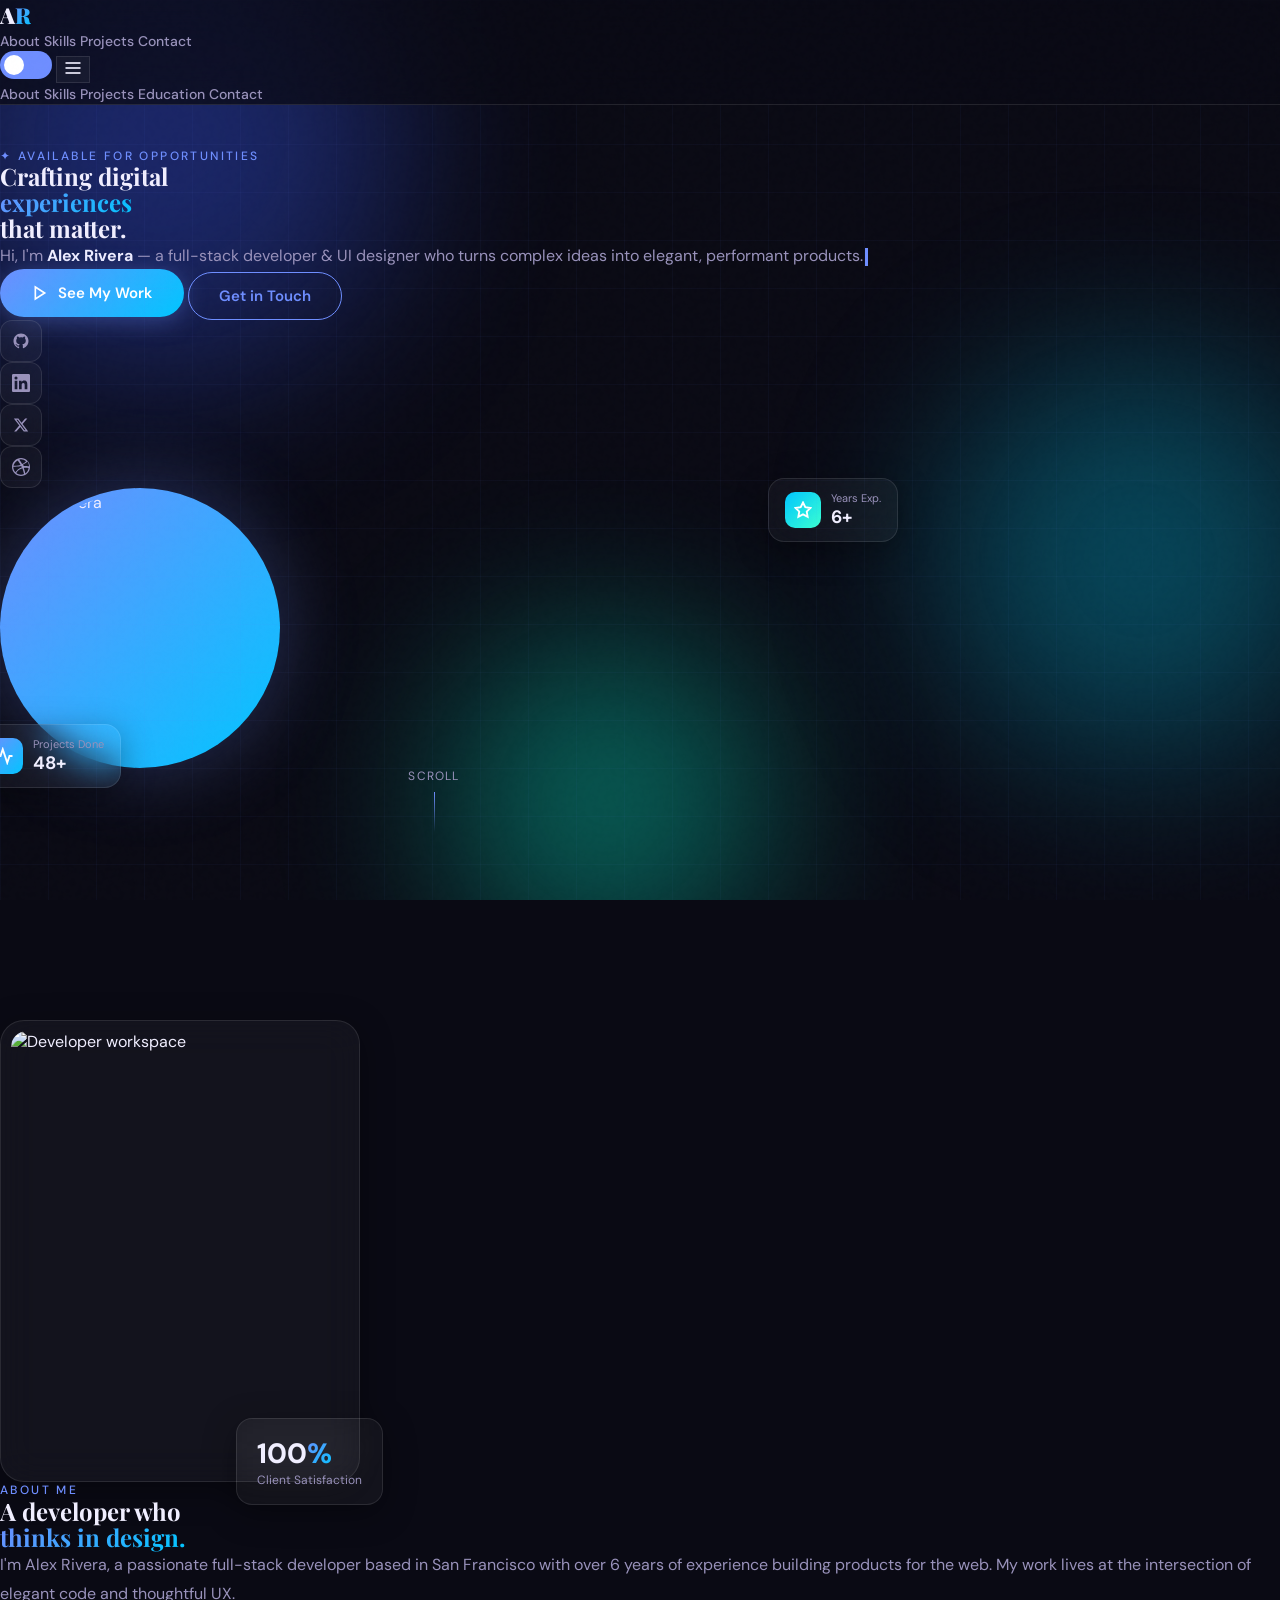
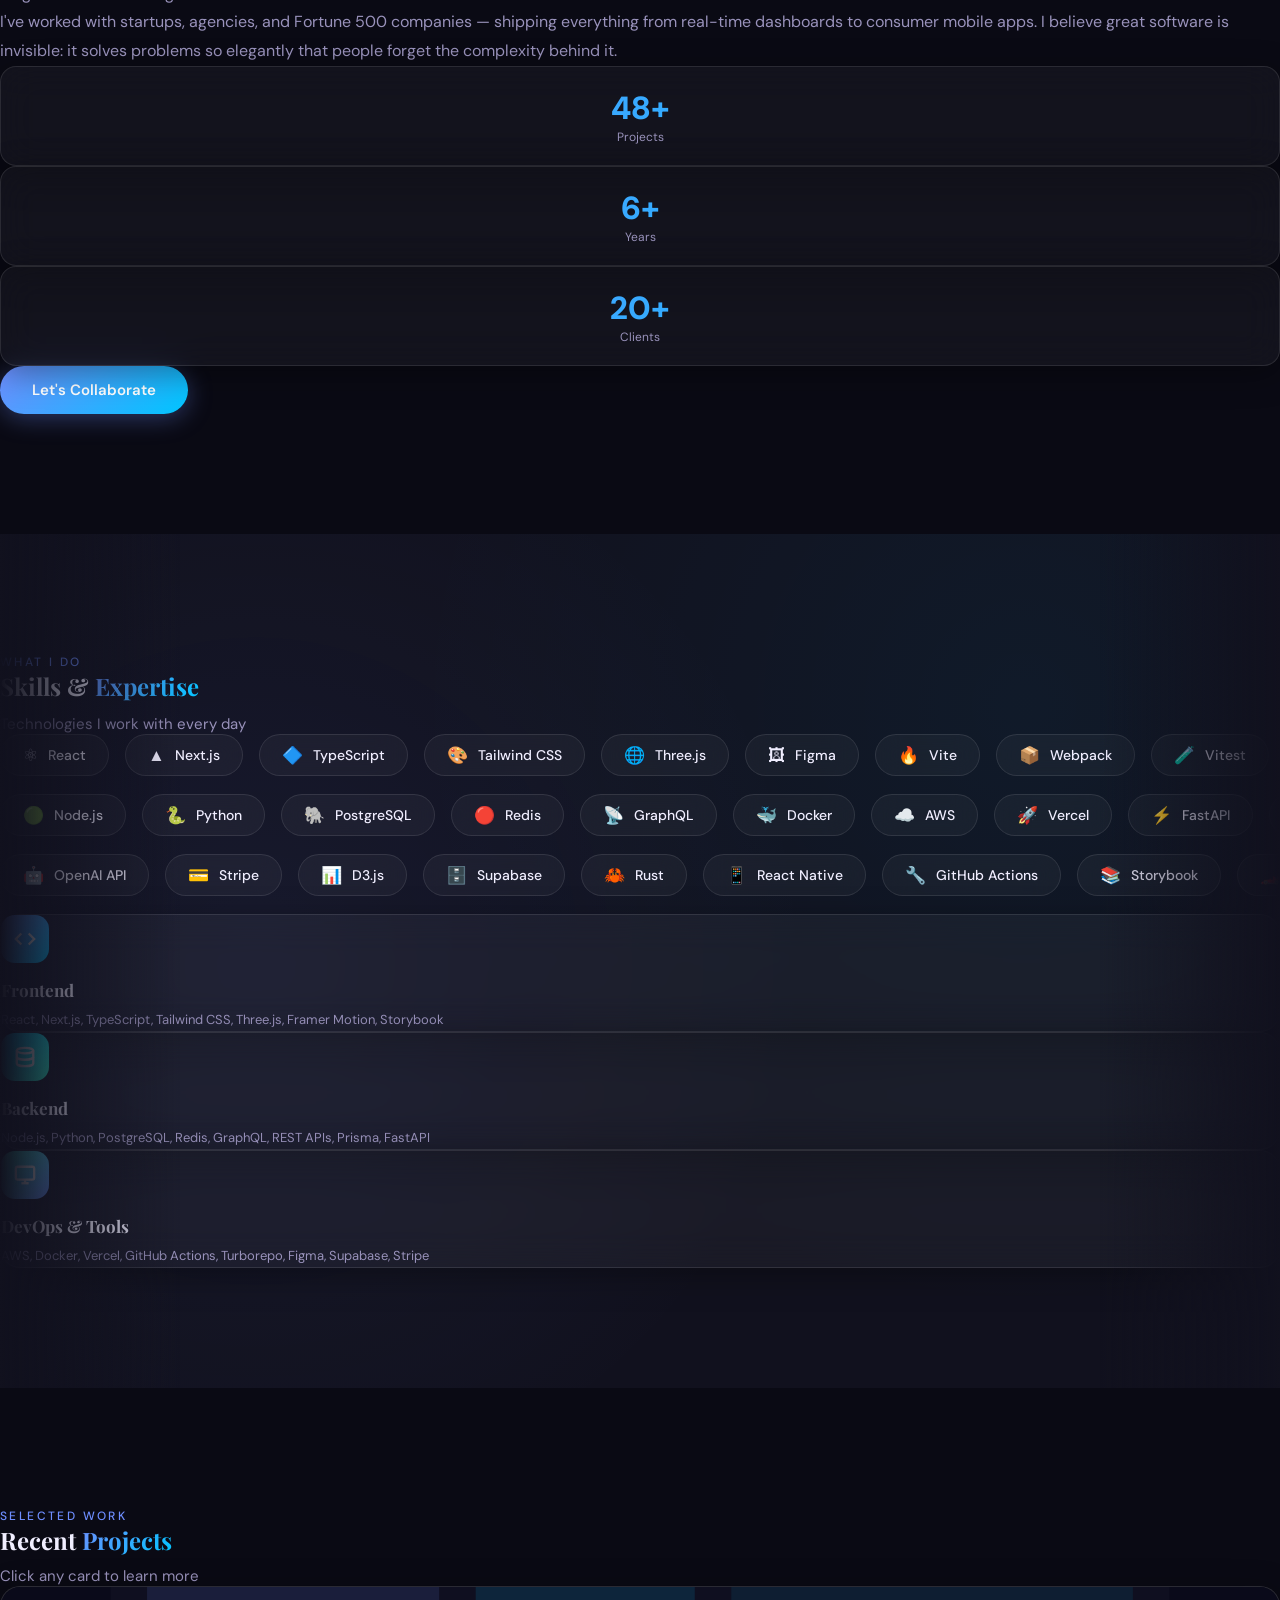
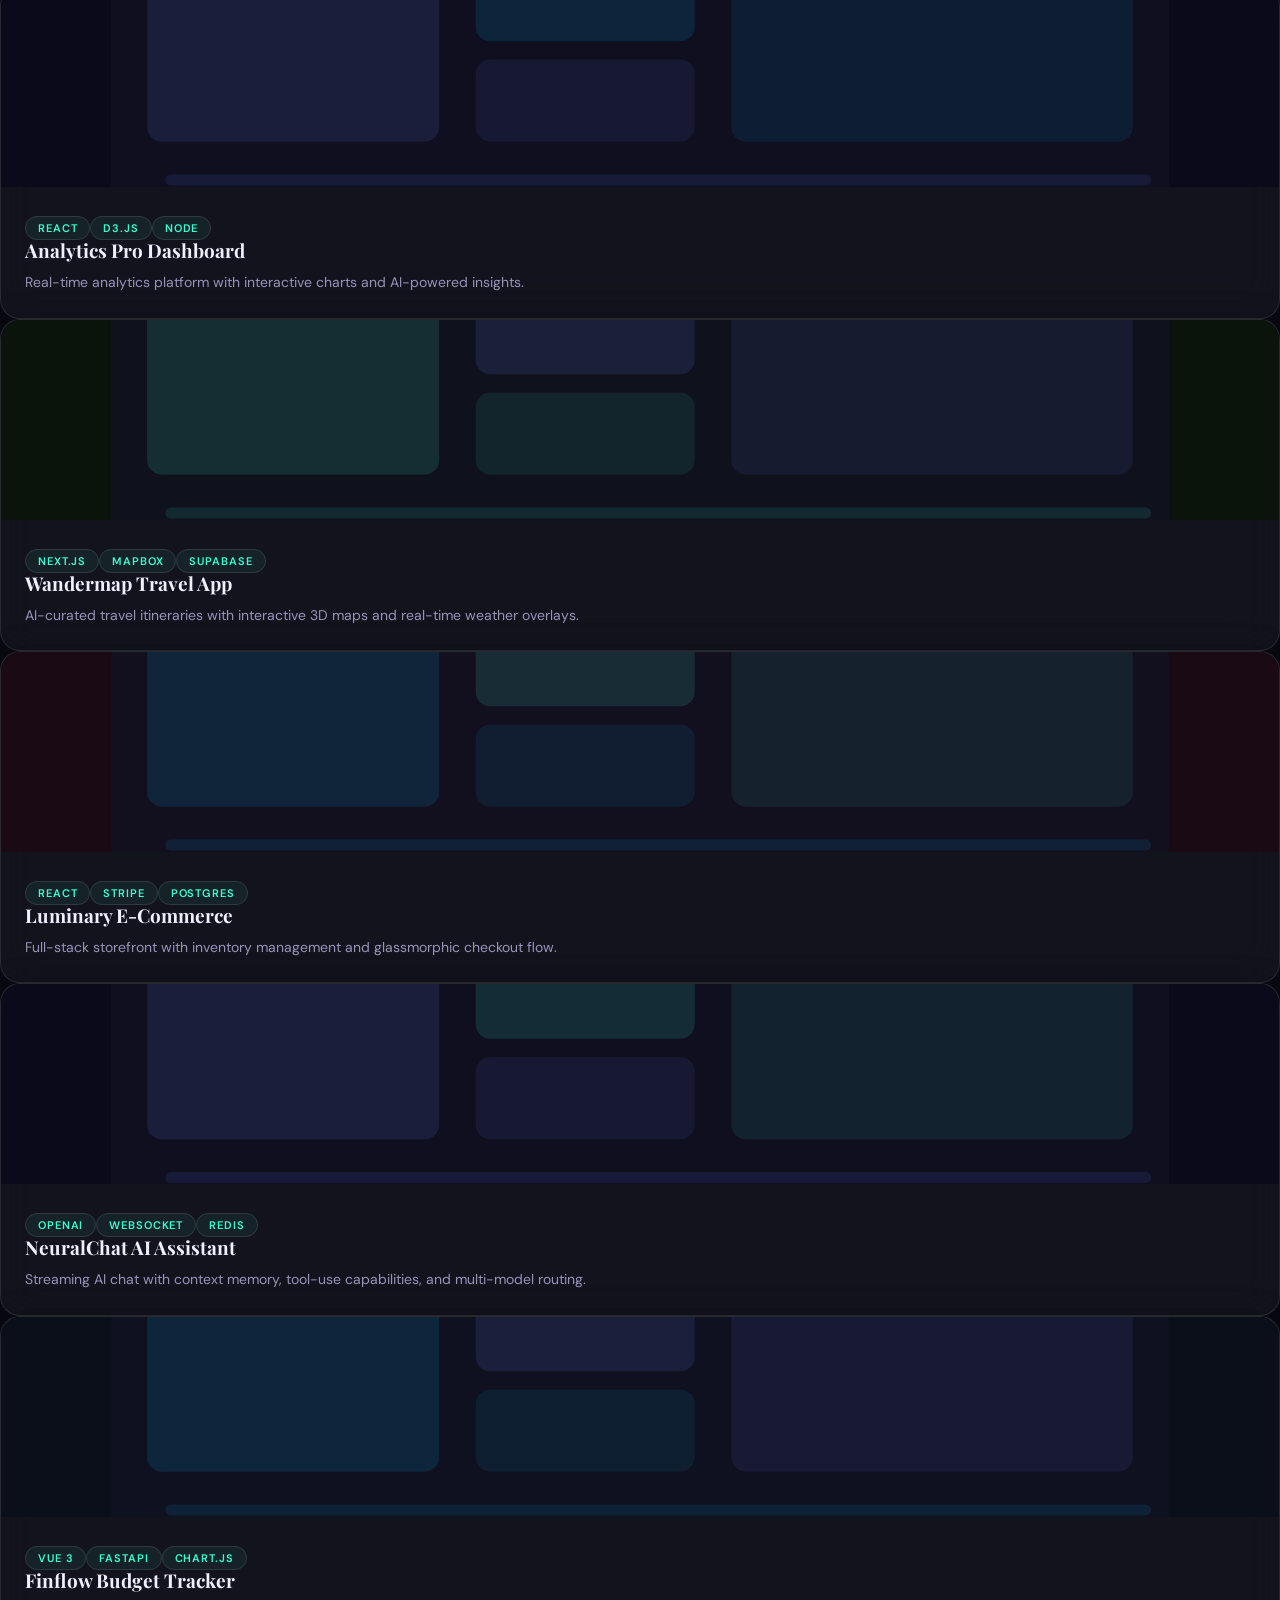
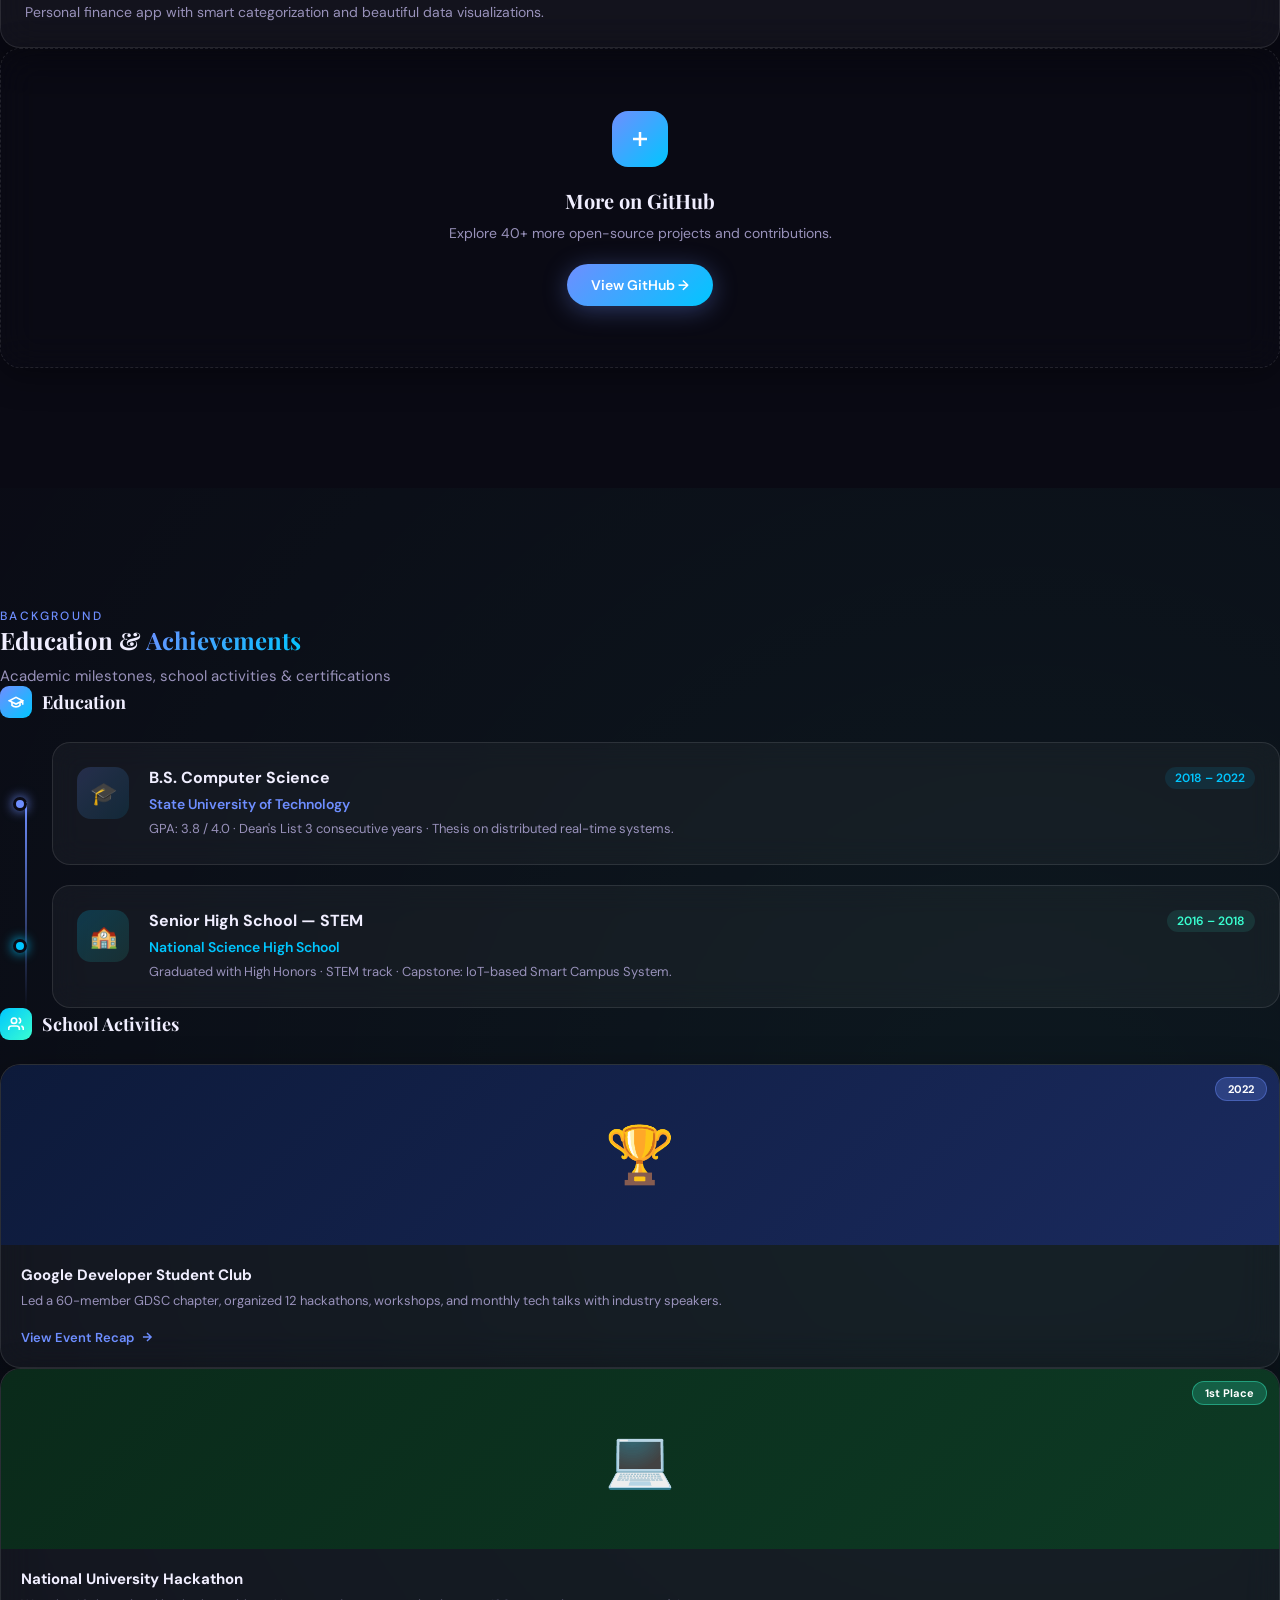
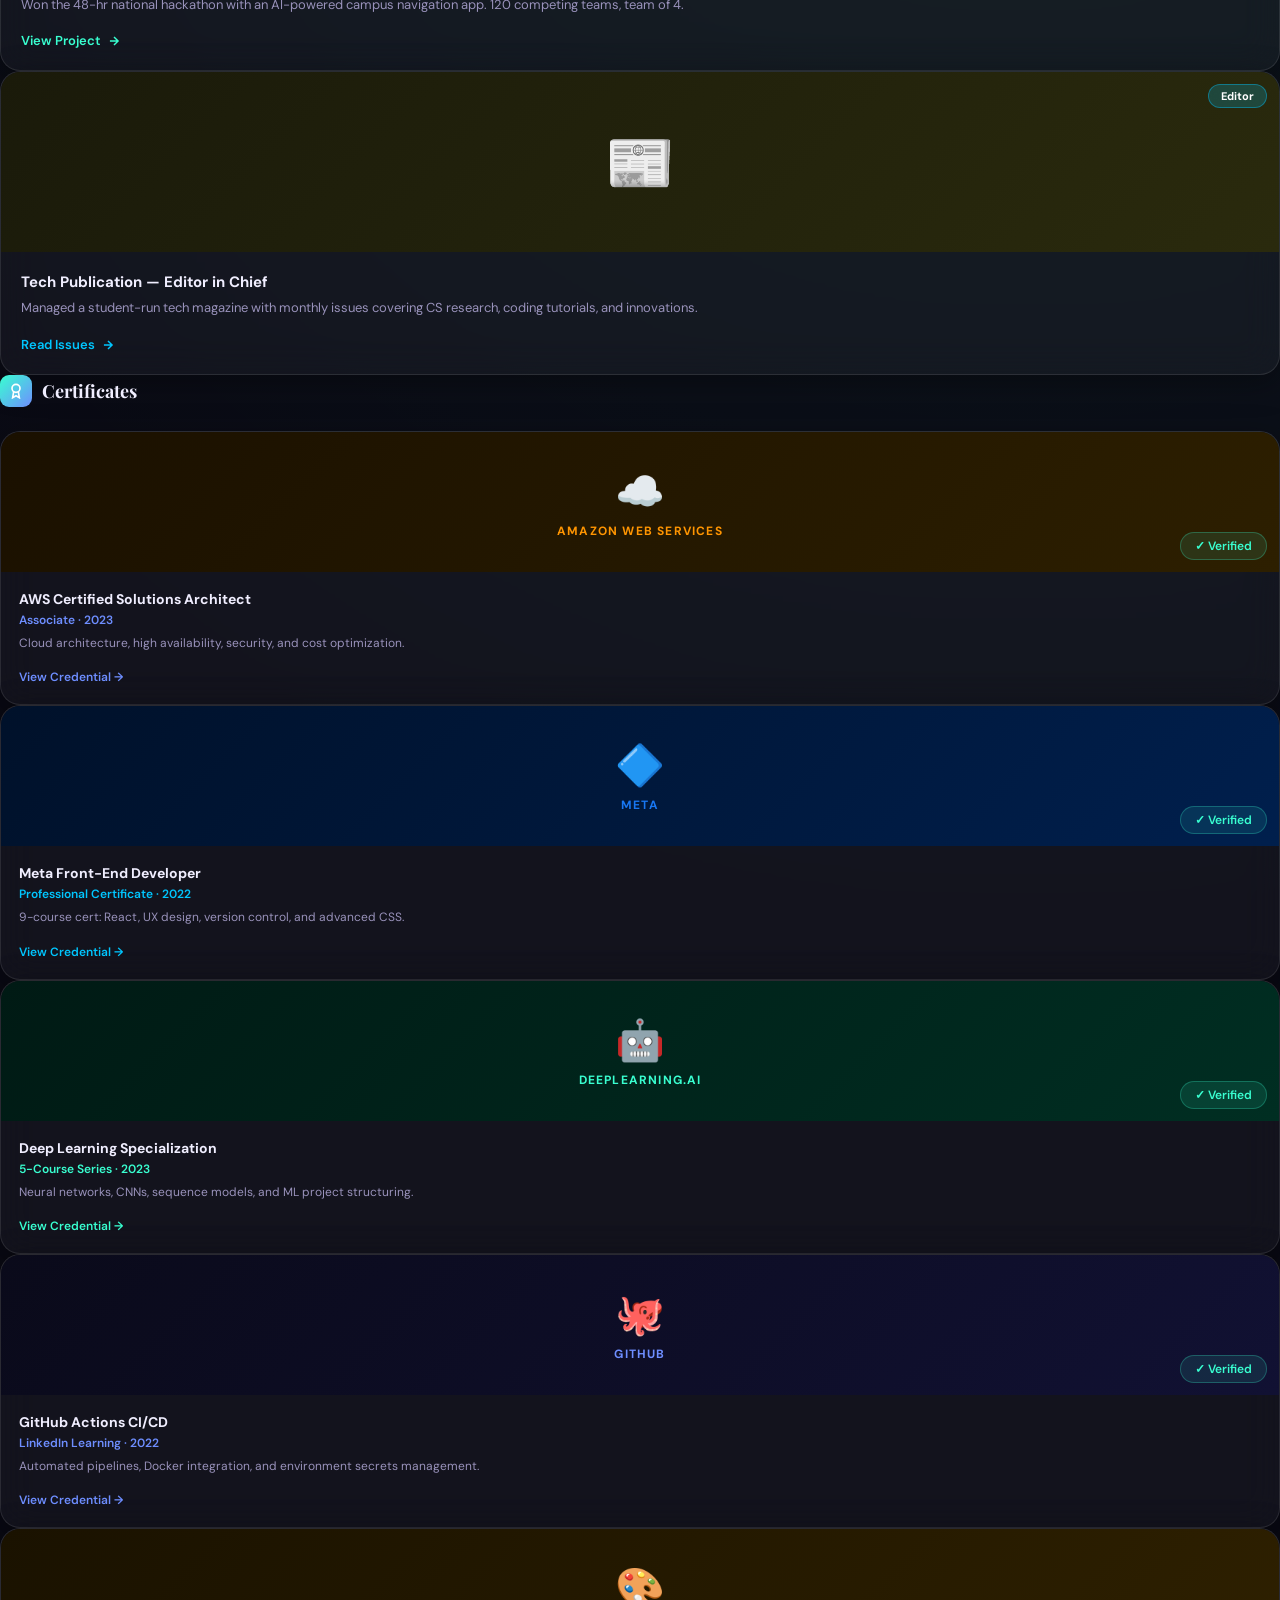
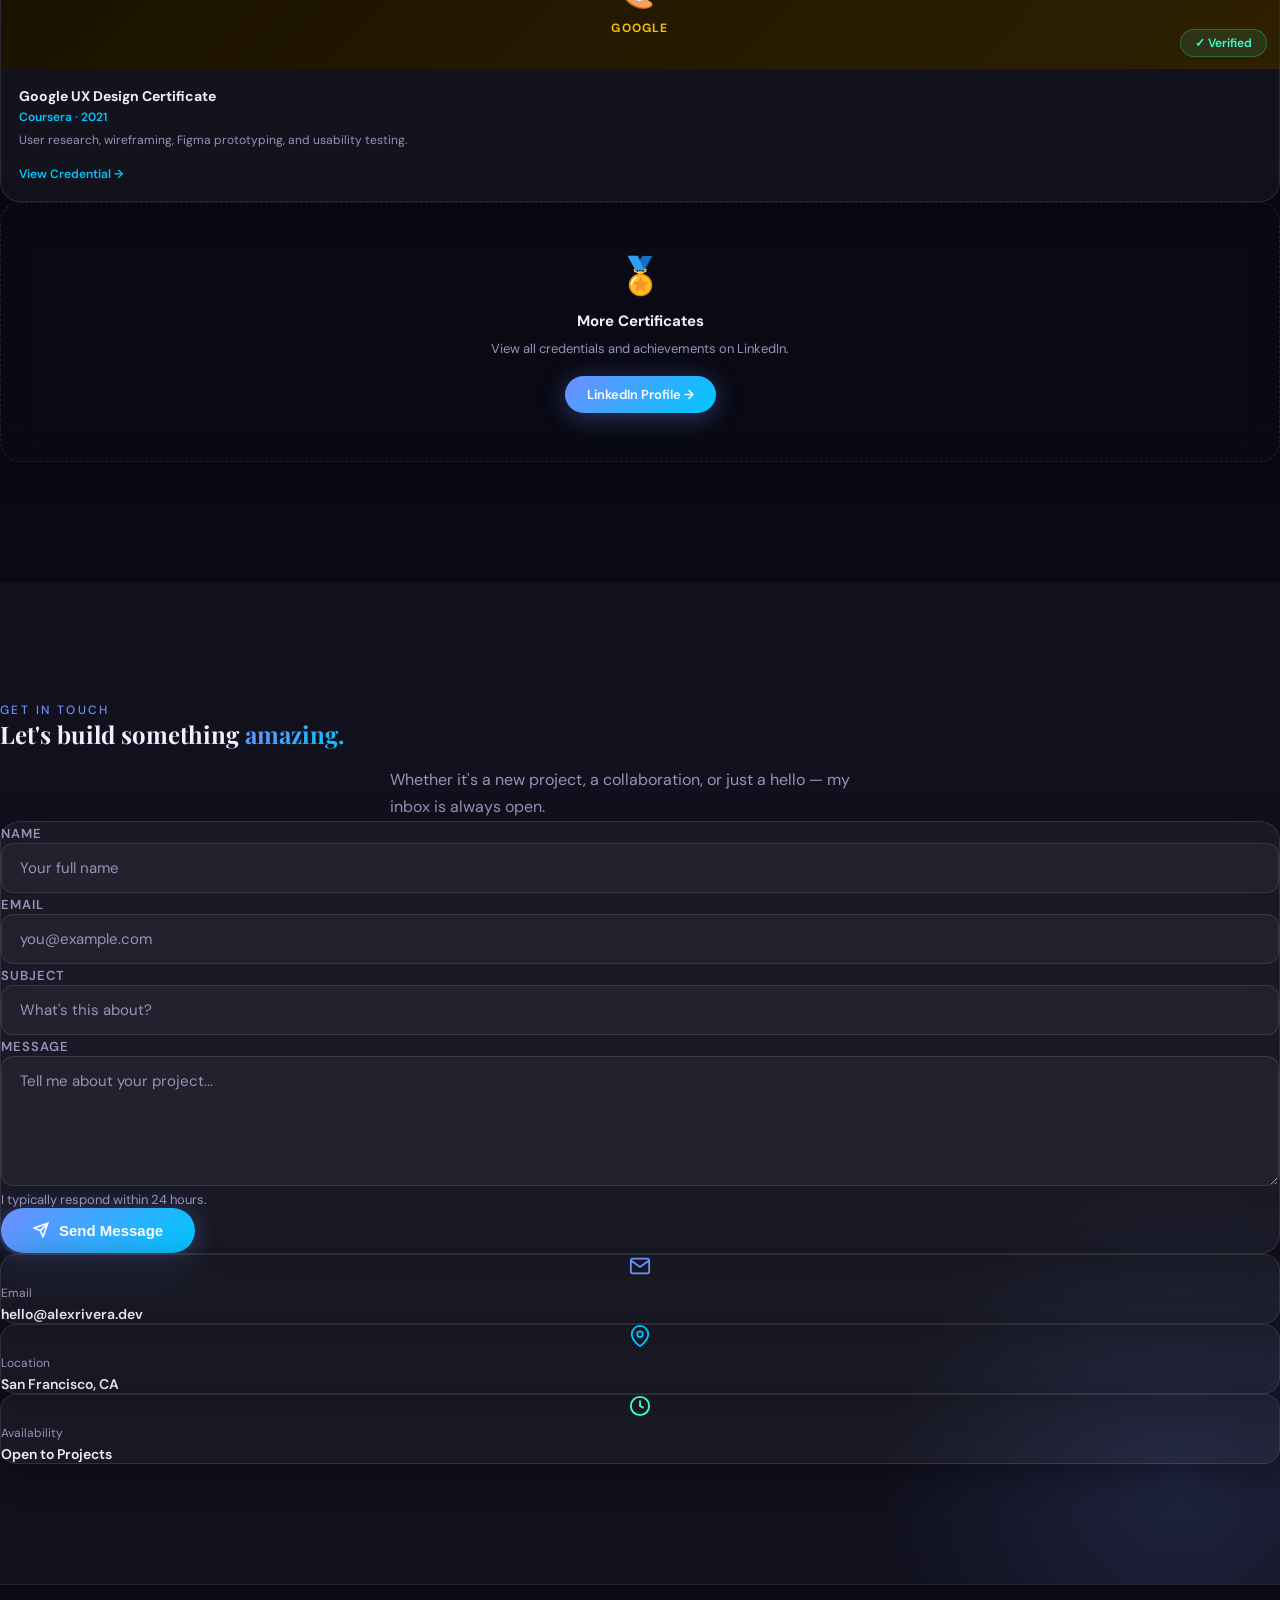
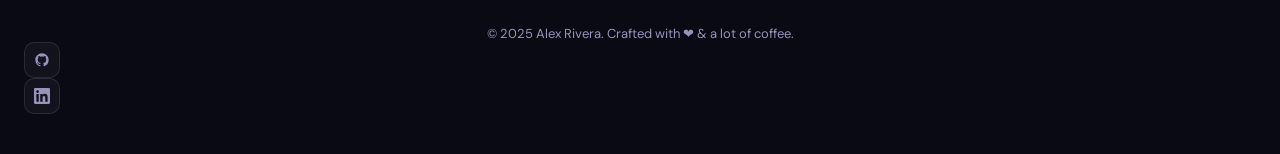
==== commit c3e929ef: "fix the marquee" ====
--- a/index.html
+++ b/index.html
@@ -755,119 +755,296 @@
   </div>
 </footer>
 
+
 <script>
-  // THEME
-  const html = document.documentElement;
-  if (localStorage.getItem('theme') === 'light') html.classList.add('light');
-  document.getElementById('themeToggle').addEventListener('click', function() {
-    html.classList.toggle('light');
-    localStorage.setItem('theme', html.classList.contains('light') ? 'light' : 'dark');
+(function() {
+  // ── THEME TOGGLE ─────────────────────────────────────────────────────────
+  var html = document.documentElement;
+
+  // Apply saved theme immediately (before paint)
+  var saved = localStorage.getItem('theme');
+  if (saved === 'light') html.classList.add('light');
+
+  function applyTheme(isLight) {
+    if (isLight) {
+      html.classList.add('light');
+      localStorage.setItem('theme', 'light');
+    } else {
+      html.classList.remove('light');
+      localStorage.setItem('theme', 'dark');
+    }
+  }
+
+  document.addEventListener('DOMContentLoaded', function() {
+    var btn = document.getElementById('themeToggle');
+    if (btn) {
+      btn.addEventListener('click', function() {
+        applyTheme(!html.classList.contains('light'));
+      });
+    }
+
+    // ── MOBILE MENU ───────────────────────────────────────────────────────
+    var menuBtn = document.getElementById('menuBtn');
+    var mobileMenu = document.getElementById('mobileMenu');
+    if (menuBtn && mobileMenu) {
+      menuBtn.addEventListener('click', function() {
+        mobileMenu.classList.toggle('hidden');
+      });
+    }
+
+    // ── SMOOTH SCROLL ─────────────────────────────────────────────────────
+    document.querySelectorAll('a[href^="#"]').forEach(function(a) {
+      a.addEventListener('click', function(e) {
+        var id = a.getAttribute('href');
+        var target = document.querySelector(id);
+        if (target) {
+          e.preventDefault();
+          target.scrollIntoView({ behavior: 'smooth' });
+          if (mobileMenu) mobileMenu.classList.add('hidden');
+        }
+      });
+    });
+
+    // ── MARQUEE ───────────────────────────────────────────────────────────
+    var R1 = [
+      { icon: '⚛', label: 'React' },
+      { icon: '▲', label: 'Next.js' },
+      { icon: '🔷', label: 'TypeScript' },
+      { icon: '🎨', label: 'Tailwind CSS' },
+      { icon: '🌐', label: 'Three.js' },
+      { icon: '🖼', label: 'Figma' },
+      { icon: '🔥', label: 'Vite' },
+      { icon: '📦', label: 'Webpack' },
+      { icon: '🧪', label: 'Vitest' },
+      { icon: '🎭', label: 'Playwright' }
+    ];
+    var R2 = [
+      { icon: '🟢', label: 'Node.js' },
+      { icon: '🐍', label: 'Python' },
+      { icon: '🐘', label: 'PostgreSQL' },
+      { icon: '🔴', label: 'Redis' },
+      { icon: '📡', label: 'GraphQL' },
+      { icon: '🐳', label: 'Docker' },
+      { icon: '☁️', label: 'AWS' },
+      { icon: '🚀', label: 'Vercel' },
+      { icon: '⚡', label: 'FastAPI' },
+      { icon: '🔗', label: 'Prisma' }
+    ];
+    var R3 = [
+      { icon: '🤖', label: 'OpenAI API' },
+      { icon: '💳', label: 'Stripe' },
+      { icon: '📊', label: 'D3.js' },
+      { icon: '🗄️', label: 'Supabase' },
+      { icon: '🦀', label: 'Rust' },
+      { icon: '📱', label: 'React Native' },
+      { icon: '🔧', label: 'GitHub Actions' },
+      { icon: '📚', label: 'Storybook' },
+      { icon: '🏎️', label: 'Turborepo' },
+      { icon: '🌊', label: 'Framer Motion' }
+    ];
+
+    function buildMarquee(id, items) {
+      var el = document.getElementById(id);
+      if (!el) return;
+      // triple duplicate for seamless infinite loop
+      var all = items.concat(items).concat(items);
+      el.innerHTML = all.map(function(s) {
+        return '<div class="skill-pill"><span class="pill-icon">' + s.icon + '</span>' + s.label + '</div>';
+      }).join('');
+    }
+
+    buildMarquee('mq1', R1);
+    buildMarquee('mq2', R2);
+    buildMarquee('mq3', R3);
+
+    // ── PARALLAX ──────────────────────────────────────────────────────────
+    var pts = [
+      { el: document.querySelector('.orb-1'), speed: 0.12 },
+      { el: document.querySelector('.orb-2'), speed: -0.08 },
+      { el: document.querySelector('.orb-3'), speed: 0.06 },
+      { el: document.querySelector('#hero h1'), speed: 0.04 }
+    ].filter(function(t) { return t.el; });
+
+    var ticking = false;
+    window.addEventListener('scroll', function() {
+      if (!ticking) {
+        requestAnimationFrame(function() {
+          var y = window.scrollY;
+          pts.forEach(function(p) {
+            p.el.style.transform = 'translateY(' + (y * p.speed) + 'px)';
+          });
+          ticking = false;
+        });
+        ticking = true;
+      }
+    }, { passive: true });
+
+    // ── CONTACT FORM ──────────────────────────────────────────────────────
+    var sendBtn = document.getElementById('sendBtn');
+    if (sendBtn) {
+      sendBtn.addEventListener('click', function() {
+        var name  = (document.getElementById('fname')   || {}).value || '';
+        var email = (document.getElementById('femail')  || {}).value || '';
+        var msg   = (document.getElementById('fmsg')    || {}).value || '';
+        if (!name.trim() || !email.trim() || !msg.trim()) {
+          alert('Please fill in name, email and message.');
+          return;
+        }
+        sendBtn.textContent = 'Sending…';
+        sendBtn.disabled = true;
+        setTimeout(function() {
+          var ok = document.getElementById('successMsg');
+          if (ok) ok.style.display = 'block';
+          ['fname','femail','fsubject','fmsg'].forEach(function(id) {
+            var el = document.getElementById(id);
+            if (el) el.value = '';
+          });
+          sendBtn.textContent = 'Send Message';
+          sendBtn.disabled = false;
+          setTimeout(function() {
+            if (ok) ok.style.display = 'none';
+          }, 4000);
+        }, 1200);
+      });
+    }
+
+    // ── REVEAL ON SCROLL ──────────────────────────────────────────────────
+    if ('IntersectionObserver' in window) {
+      var io = new IntersectionObserver(function(entries) {
+        entries.forEach(function(e) {
+          if (e.isIntersecting) {
+            e.target.style.opacity = '1';
+            e.target.style.transform = 'translateY(0)';
+            io.unobserve(e.target);
+          }
+        });
+      }, { threshold: 0.1 });
+      document.querySelectorAll('.reveal').forEach(function(el) { io.observe(el); });
+    }
+
+  }); // end DOMContentLoaded
+
+  // ── PROJECT MODAL ─────────────────────────────────────────────────────────
+  var PROJECTS = [
+    {
+      title: 'Analytics Pro Dashboard',
+      tags: ['React', 'D3.js', 'Node.js', 'PostgreSQL'],
+      desc: 'A comprehensive real-time analytics platform built for SaaS businesses. Processes over 1M events/day with sub-100ms query response, featuring live user segmentation, funnel analysis, and AI-powered anomaly detection.',
+      features: [
+        { icon: '📊', text: 'Interactive charts with 15+ visualization types powered by D3.js' },
+        { icon: '⚡', text: 'Real-time event streaming via WebSocket with Redis pub/sub' },
+        { icon: '🤖', text: 'AI anomaly detection using statistical z-score analysis' },
+        { icon: '👥', text: 'Role-based access control with team workspaces' }
+      ],
+      demo: '#', source: '#'
+    },
+    {
+      title: 'Wandermap Travel App',
+      tags: ['Next.js', 'Mapbox GL', 'Supabase', 'OpenAI'],
+      desc: 'An AI-powered travel planning app that generates personalized itineraries based on your travel style, budget, and interests. Features 3D interactive maps, live weather overlays, and a community of 50k+ travellers.',
+      features: [
+        { icon: '🗺️', text: 'Mapbox GL 3D terrain maps with custom POI layers' },
+        { icon: '🌤️', text: 'Real-time weather overlays using Open-Meteo API' },
+        { icon: '✈️', text: 'AI itinerary generation with GPT-4 fine-tuned on travel data' },
+        { icon: '📸', text: 'Community photo pins geotagged to itinerary stops' }
+      ],
+      demo: '#', source: '#'
+    },
+    {
+      title: 'Luminary E-Commerce',
+      tags: ['React', 'Stripe', 'PostgreSQL', 'Node.js'],
+      desc: 'A full-featured headless e-commerce platform with glassmorphic UI. Handles inventory, subscriptions, and one-time purchases with a seamless checkout flow including 3D Secure and automatic retries.',
+      features: [
+        { icon: '💳', text: 'Stripe: subscriptions, one-time payments, 3DS, saved cards' },
+        { icon: '📦', text: 'Real-time inventory management with low-stock alerts' },
+        { icon: '🔍', text: 'Full-text product search with faceted filtering' },
+        { icon: '📧', text: 'Automated order and shipping emails via Resend' }
+      ],
+      demo: '#', source: '#'
+    },
+    {
+      title: 'NeuralChat AI Assistant',
+      tags: ['OpenAI API', 'WebSocket', 'Redis', 'React'],
+      desc: 'A streaming AI chat interface supporting multi-turn conversations with persistent memory. Routes queries to the most cost-effective model and supports tool use including web search and code execution.',
+      features: [
+        { icon: '🧠', text: 'Persistent memory with vector embeddings in pgvector' },
+        { icon: '🔀', text: 'Smart model routing: GPT-4o vs GPT-4o-mini based on complexity' },
+        { icon: '🛠️', text: 'Tool use: live search, Python sandbox, PDF reading' },
+        { icon: '⌨️', text: 'Streaming responses with token-by-token rendering via SSE' }
+      ],
+      demo: '#', source: '#'
+    },
+    {
+      title: 'Finflow Budget Tracker',
+      tags: ['Vue 3', 'FastAPI', 'Chart.js', 'PostgreSQL'],
+      desc: 'A personal finance app that auto-categorizes transactions with ML and forecasts future spending. Features Chart.js visualizations, monthly reports, and smart saving goal recommendations.',
+      features: [
+        { icon: '🏦', text: 'Bank sync via Plaid — 11,000+ financial institutions' },
+        { icon: '🏷️', text: 'ML transaction categorization with 94% accuracy' },
+        { icon: '📈', text: 'Spending forecasts using linear regression on 12-month history' },
+        { icon: '🎯', text: 'Saving goals with progress tracking and milestone alerts' }
+      ],
+      demo: '#', source: '#'
+    }
+  ];
+
+  window.openModal = function(idx) {
+    var p = PROJECTS[idx];
+    document.getElementById('mTitle').textContent = p.title;
+    document.getElementById('mDesc').textContent  = p.desc;
+    document.getElementById('mDemo').href   = p.demo;
+    document.getElementById('mSource').href = p.source;
+    document.getElementById('mTags').innerHTML = p.tags.map(function(t) {
+      return '<span class="tag">' + t + '</span>';
+    }).join('');
+    document.getElementById('mFeatures').innerHTML = p.features.map(function(f) {
+      return '<div class="modal-feature"><div class="modal-feat-icon">' + f.icon + '</div>' +
+             '<p style="font-size:14px;color:var(--text-secondary);line-height:1.6;">' + f.text + '</p></div>';
+    }).join('');
+    var bd = document.getElementById('projModal');
+    bd.classList.add('open');
+    document.body.style.overflow = 'hidden';
+  };
+
+  window.closeModal = function() {
+    document.getElementById('projModal').classList.remove('open');
+    document.body.style.overflow = '';
+  };
+
+  window.handleBackdropClick = function(e) {
+    if (e.target === document.getElementById('projModal')) window.closeModal();
+  };
+
+  window.sendMessage = function() {
+    var name  = (document.getElementById('fname')  || {}).value || '';
+    var email = (document.getElementById('femail') || {}).value || '';
+    var msg   = (document.getElementById('fmsg')   || {}).value || '';
+    if (!name.trim() || !email.trim() || !msg.trim()) {
+      alert('Please fill in name, email and message.'); return;
+    }
+    var btn = document.getElementById('sendBtn');
+    btn.textContent = 'Sending…'; btn.disabled = true;
+    setTimeout(function() {
+      var ok = document.getElementById('successMsg');
+      if (ok) ok.style.display = 'block';
+      ['fname','femail','fsubject','fmsg'].forEach(function(id) {
+        var el = document.getElementById(id); if (el) el.value = '';
+      });
+      btn.textContent = 'Send Message'; btn.disabled = false;
+      setTimeout(function() { if (ok) ok.style.display = 'none'; }, 4000);
+    }, 1200);
+  };
+
+  window.closeMobile = function() {
+    var m = document.getElementById('mobileMenu');
+    if (m) m.classList.add('hidden');
+  };
+
+  document.addEventListener('keydown', function(e) {
+    if (e.key === 'Escape') window.closeModal();
   });
 
-  // MOBILE MENU
-  document.getElementById('menuBtn').addEventListener('click', function() {
-    document.getElementById('mobileMenu').classList.toggle('hidden');
-  });
-  function closeMobile() { document.getElementById('mobileMenu').classList.add('hidden'); }
-
-  // SMOOTH SCROLL
-  document.querySelectorAll('a[href^="#"]').forEach(function(a) {
-    a.addEventListener('click', function(e) {
-      var t = document.querySelector(a.getAttribute('href'));
-      if (t) { e.preventDefault(); t.scrollIntoView({ behavior: 'smooth' }); }
-    });
-  });
-
-  // REVEAL
-  var ro = new IntersectionObserver(function(entries) {
-    entries.forEach(function(e) { if (e.isIntersecting) e.target.classList.add('visible'); });
-  }, { threshold: 0.12, rootMargin: '0px 0px -40px 0px' });
-  document.querySelectorAll('.reveal').forEach(function(el) { ro.observe(el); });
-
-  // PARALLAX
-  var pts = [
-    { el: document.querySelector('.orb-1'), speed: 0.12 },
-    { el: document.querySelector('.orb-2'), speed: -0.08 },
-    { el: document.querySelector('.orb-3'), speed: 0.06 },
-    { el: document.querySelector('#hero h1'), speed: 0.04 }
-  ].filter(function(t) { return t.el; });
-  var tick = false;
-  window.addEventListener('scroll', function() {
-    if (!tick) {
-      requestAnimationFrame(function() {
-        var y = window.scrollY;
-        pts.forEach(function(p) { p.el.style.transform = 'translateY(' + (y * p.speed) + 'px)'; });
-        tick = false;
-      });
-      tick = true;
-    }
-  }, { passive: true });
-
-  // MARQUEE
-  var R1 = [
-    { icon: '⚛', label: 'React' },
-    { icon: '▲', label: 'Next.js' },
-    { icon: '🔷', label: 'TypeScript' },
-    { icon: '🎨', label: 'Tailwind CSS' },
-    { icon: '🌐', label: 'Three.js' },
-    { icon: '🖼', label: 'Figma' },
-    { icon: '🔥', label: 'Vite' },
-    { icon: '📦', label: 'Webpack' },
-    { icon: '🧪', label: 'Vitest' },
-    { icon: '🎭', label: 'Playwright' }
-  ];
-  var R2 = [
-    { icon: '🟢', label: 'Node.js' },
-    { icon: '🐍', label: 'Python' },
-    { icon: '🐘', label: 'PostgreSQL' },
-    { icon: '🔴', label: 'Redis' },
-    { icon: '📡', label: 'GraphQL' },
-    { icon: '🐳', label: 'Docker' },
-    { icon: '☁', label: 'AWS' },
-    { icon: '🚀', label: 'Vercel' },
-    { icon: '⚡', label: 'FastAPI' },
-    { icon: '🔗', label: 'Prisma' }
-  ];
-  var R3 = [
-    { icon: '🤖', label: 'OpenAI API' },
-    { icon: '💳', label: 'Stripe' },
-    { icon: '📊', label: 'D3.js' },
-    { icon: '🗄', label: 'Supabase' },
-    { icon: '🦀', label: 'Rust' },
-    { icon: '📱', label: 'React Native' },
-    { icon: '🔧', label: 'GitHub Actions' },
-    { icon: '📚', label: 'Storybook' },
-    { icon: '🏎', label: 'Turborepo' },
-    { icon: '🌊', label: 'Framer Motion' }
-  ];
-
-  function buildMarquee(id, items) {
-    var el = document.getElementById(id);
-    if (!el) return;
-    var all = items.concat(items).concat(items);
-    el.innerHTML = all.map(function(s) {
-      return '<div class="skill-pill"><span class="pill-icon">' + s.icon + '</span>' + s.label + '</div>';
-    }).join('');
-  }
-
-  buildMarquee('mq1', R1);
-  buildMarquee('mq2', R2);
-  buildMarquee('mq3', R3);
-
-  // CONTACT
-  function sendMessage() {
-    var name = document.getElementById('fname').value.trim();
-    var email = document.getElementById('femail').value.trim();
-    var msg = document.getElementById('fmsg').value.trim();
-    if (!name || !email || !msg) { alert('Please fill in name, email and message.'); return; }
-    var btn = document.getElementById('sendBtn');
-    btn.textContent = 'Sending\u2026'; btn.disabled = true;
-    setTimeout(function() {
-      document.getElementById('successMsg').style.display = 'block';
-      ['fname','femail','fsubject','fmsg'].forEach(function(id) { document.getElementById(id).value = ''; });
-      btn.textContent = 'Send Message'; btn.disabled = false;
-      setTimeout(function() { document.getElementById('successMsg').style.display = 'none'; }, 4000);
-    }, 1200);
-  }
-
-  // HERO R
+})();
+</script>
+</body>
+</html>
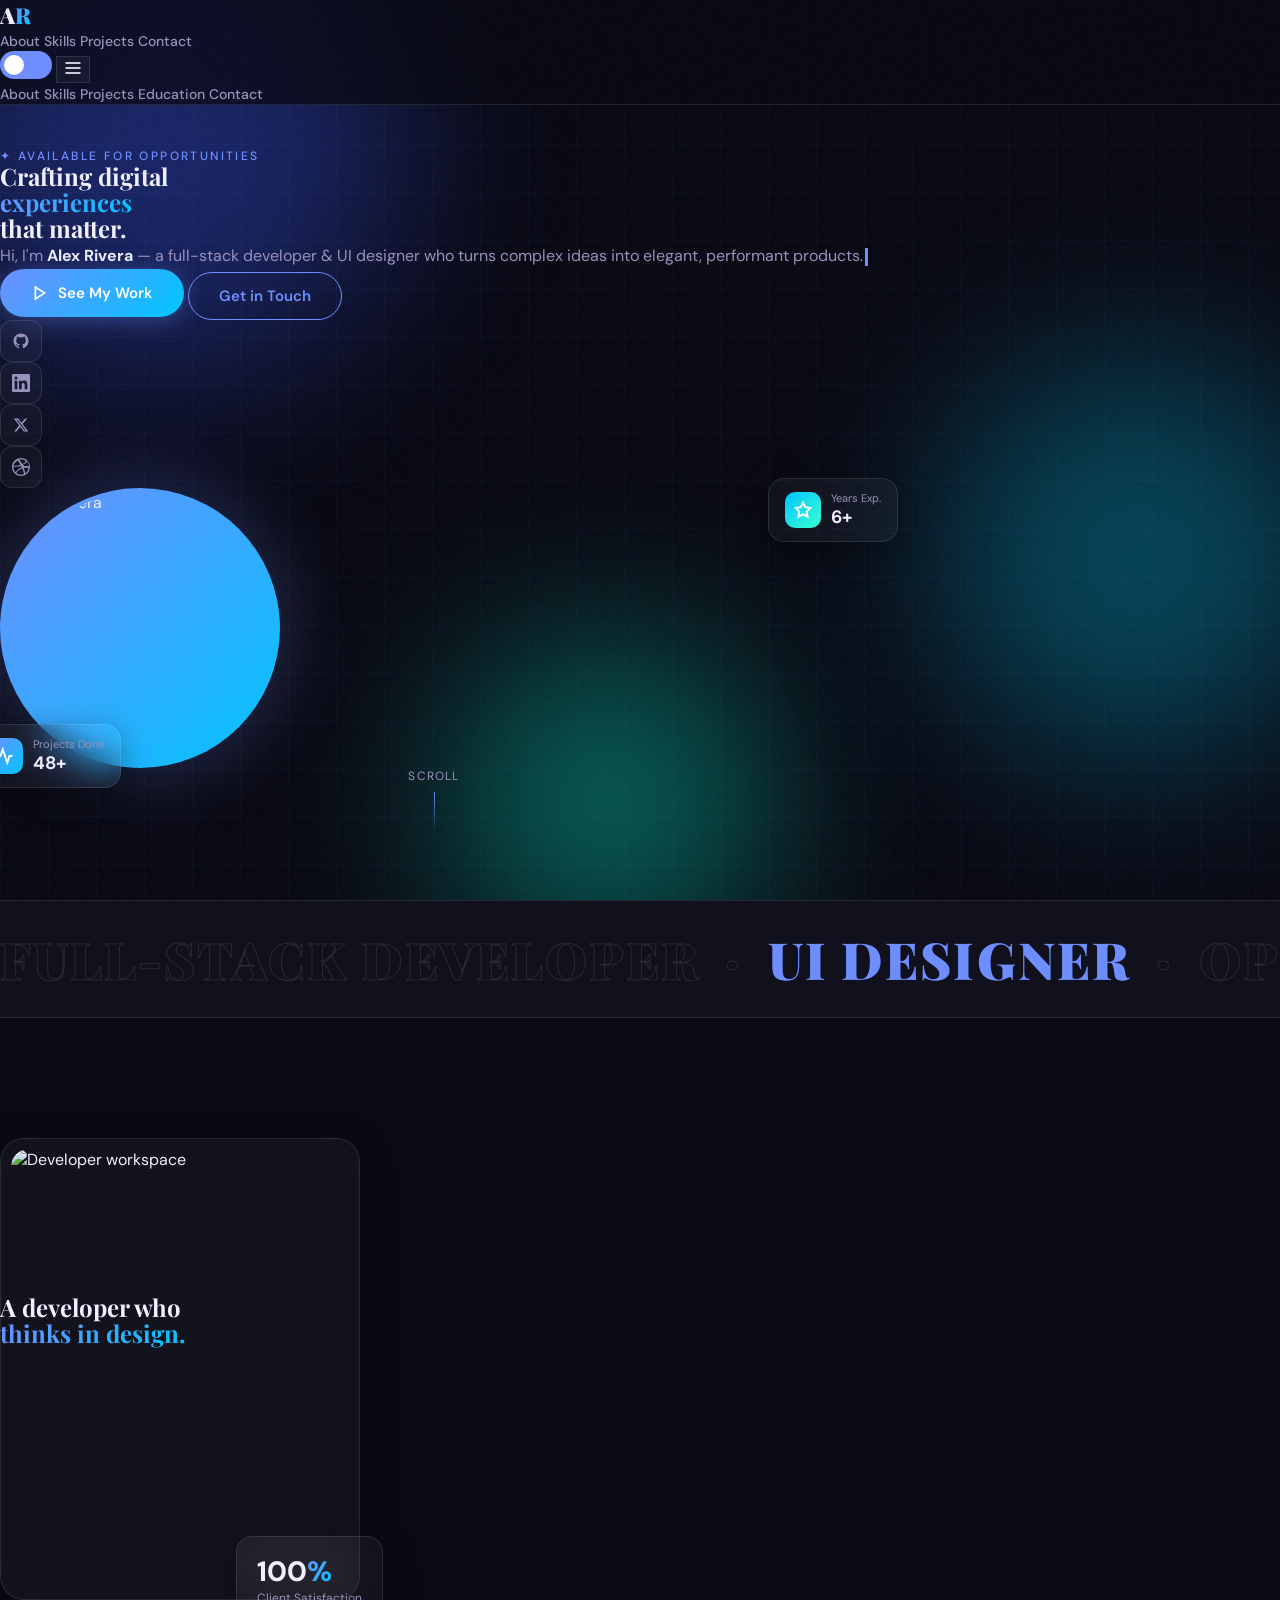
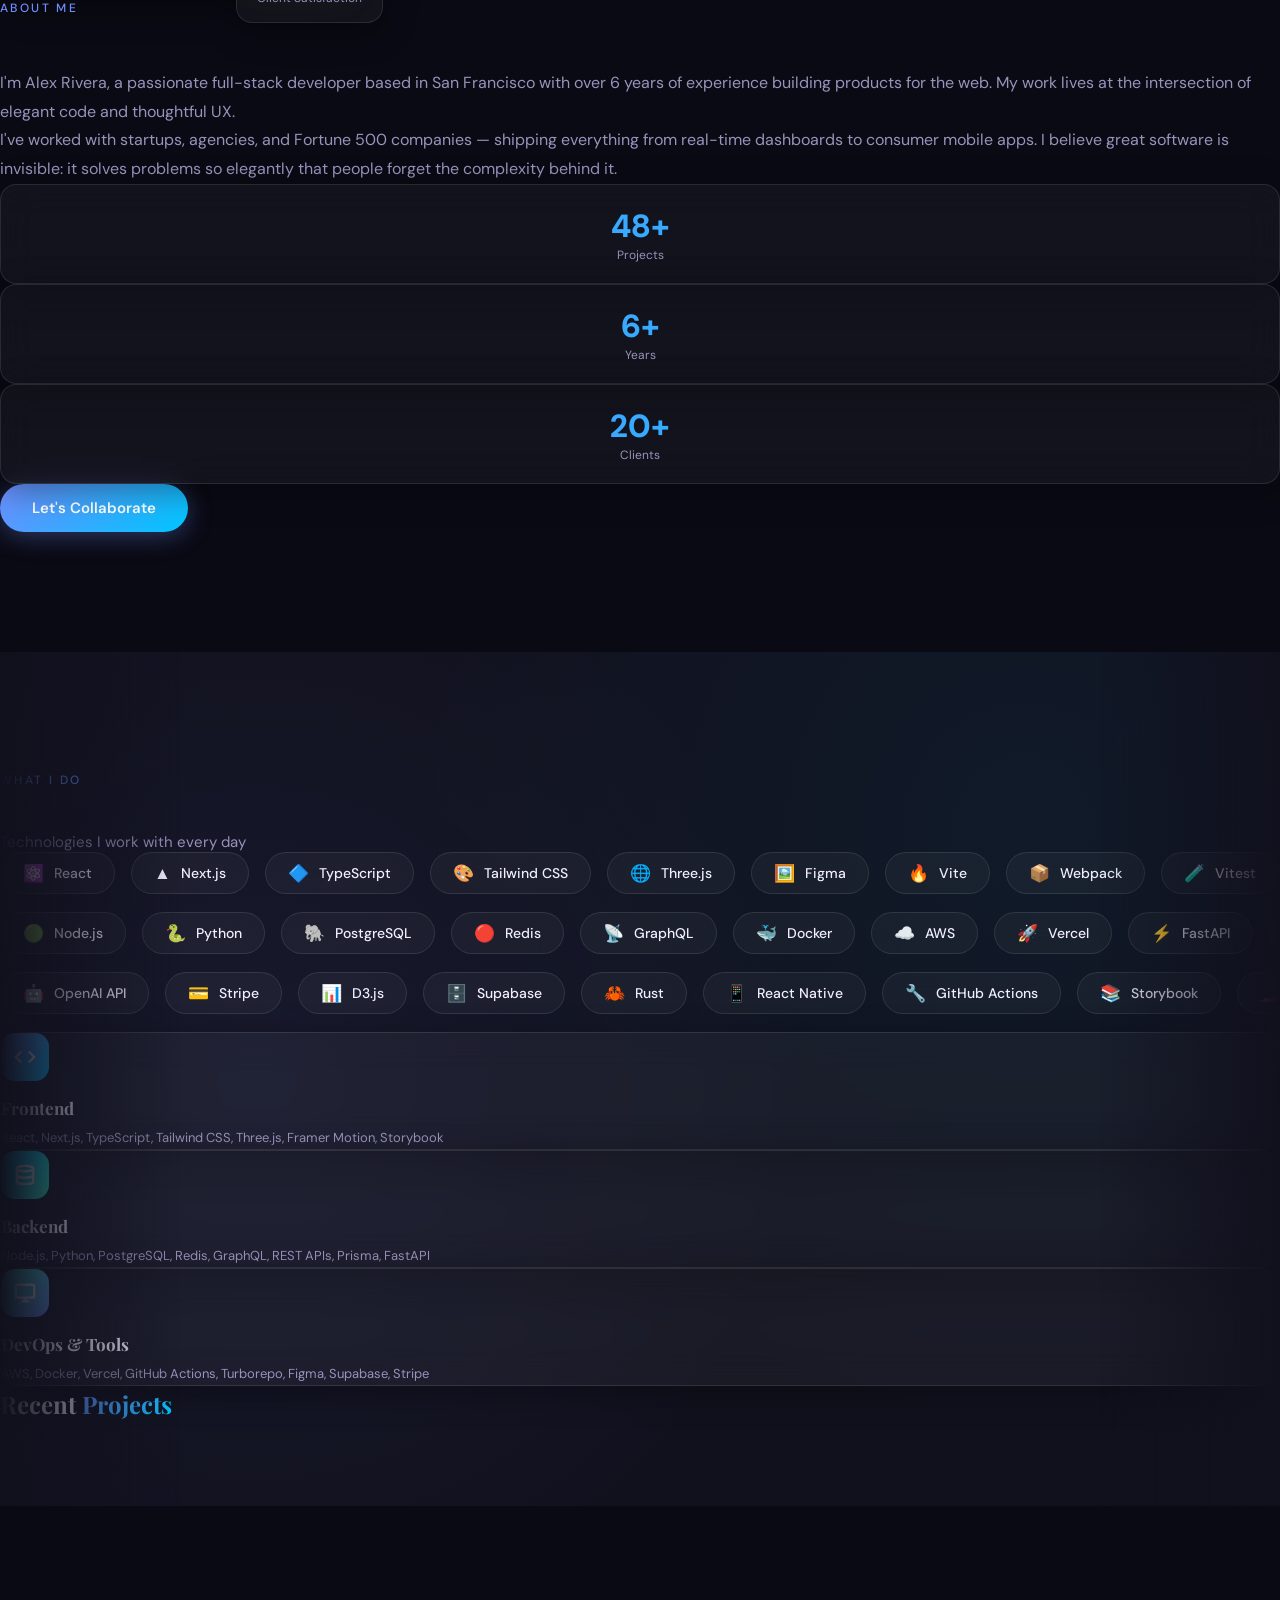
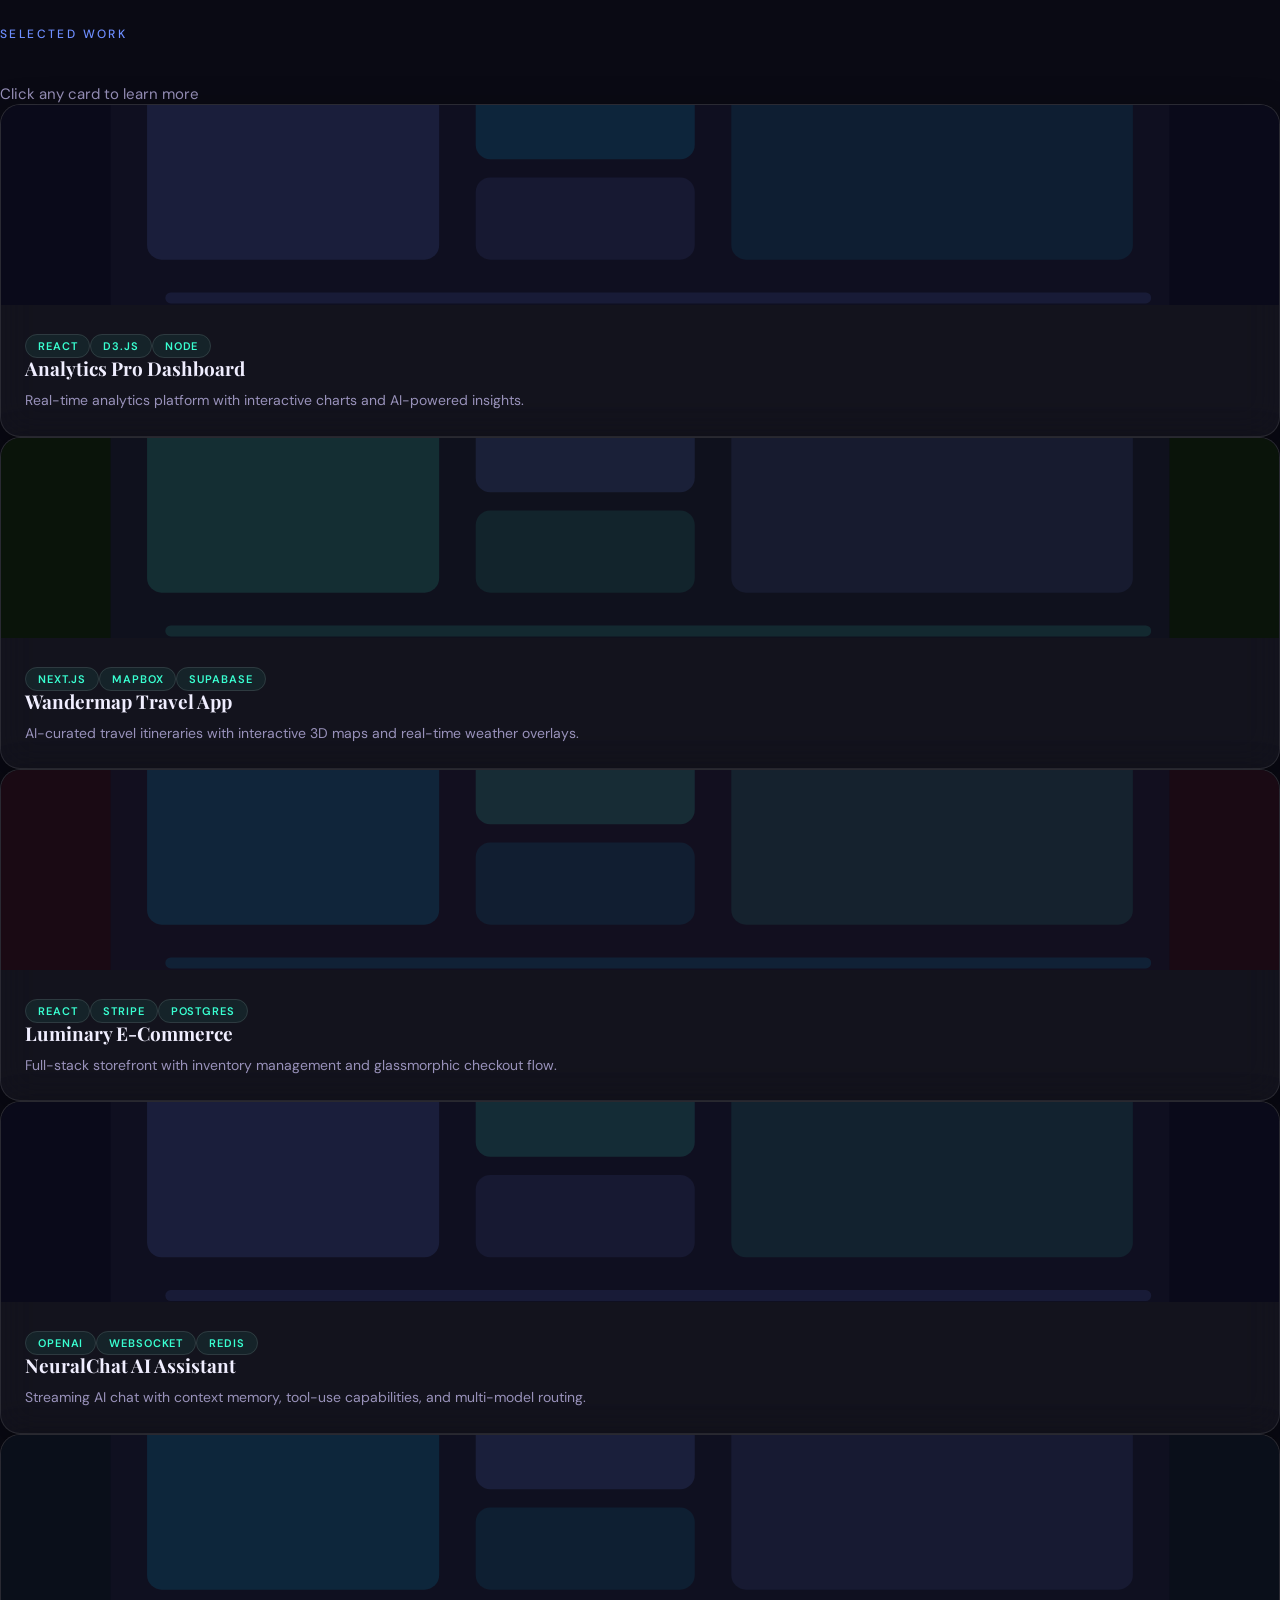
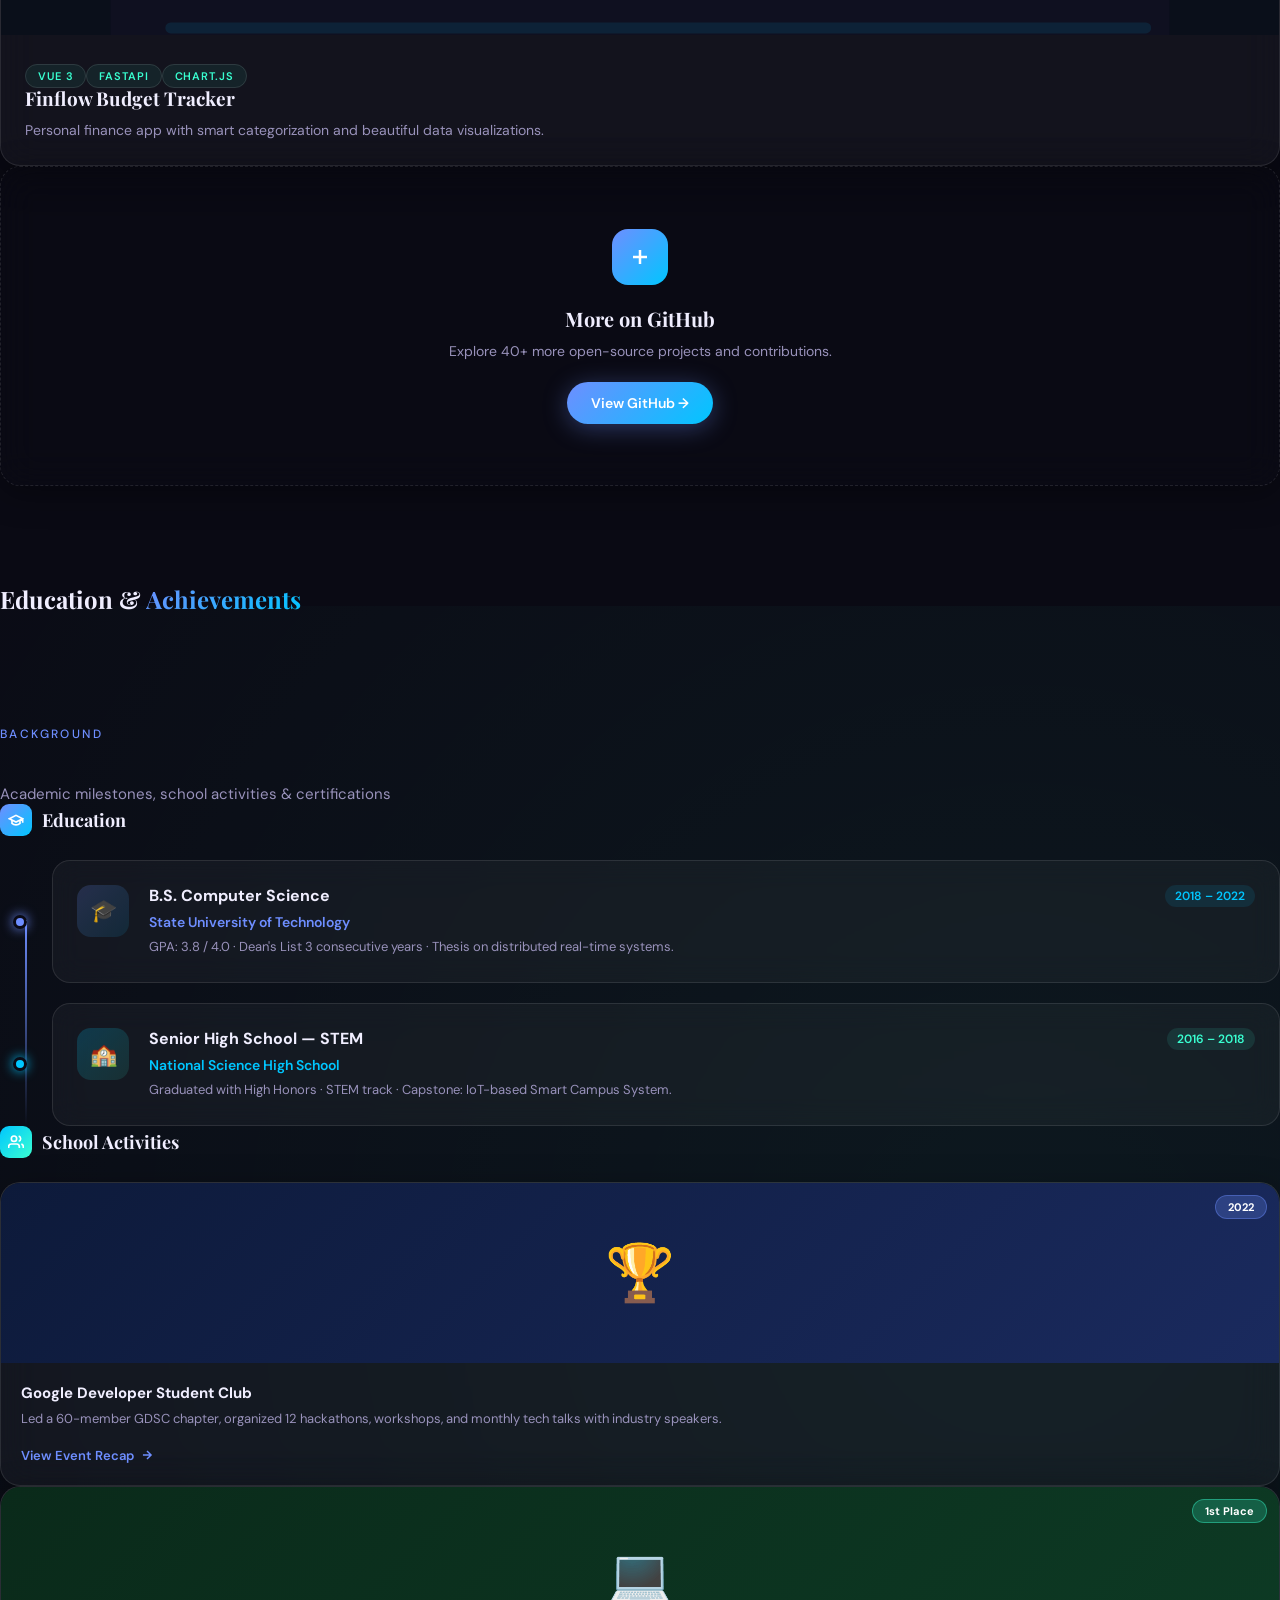
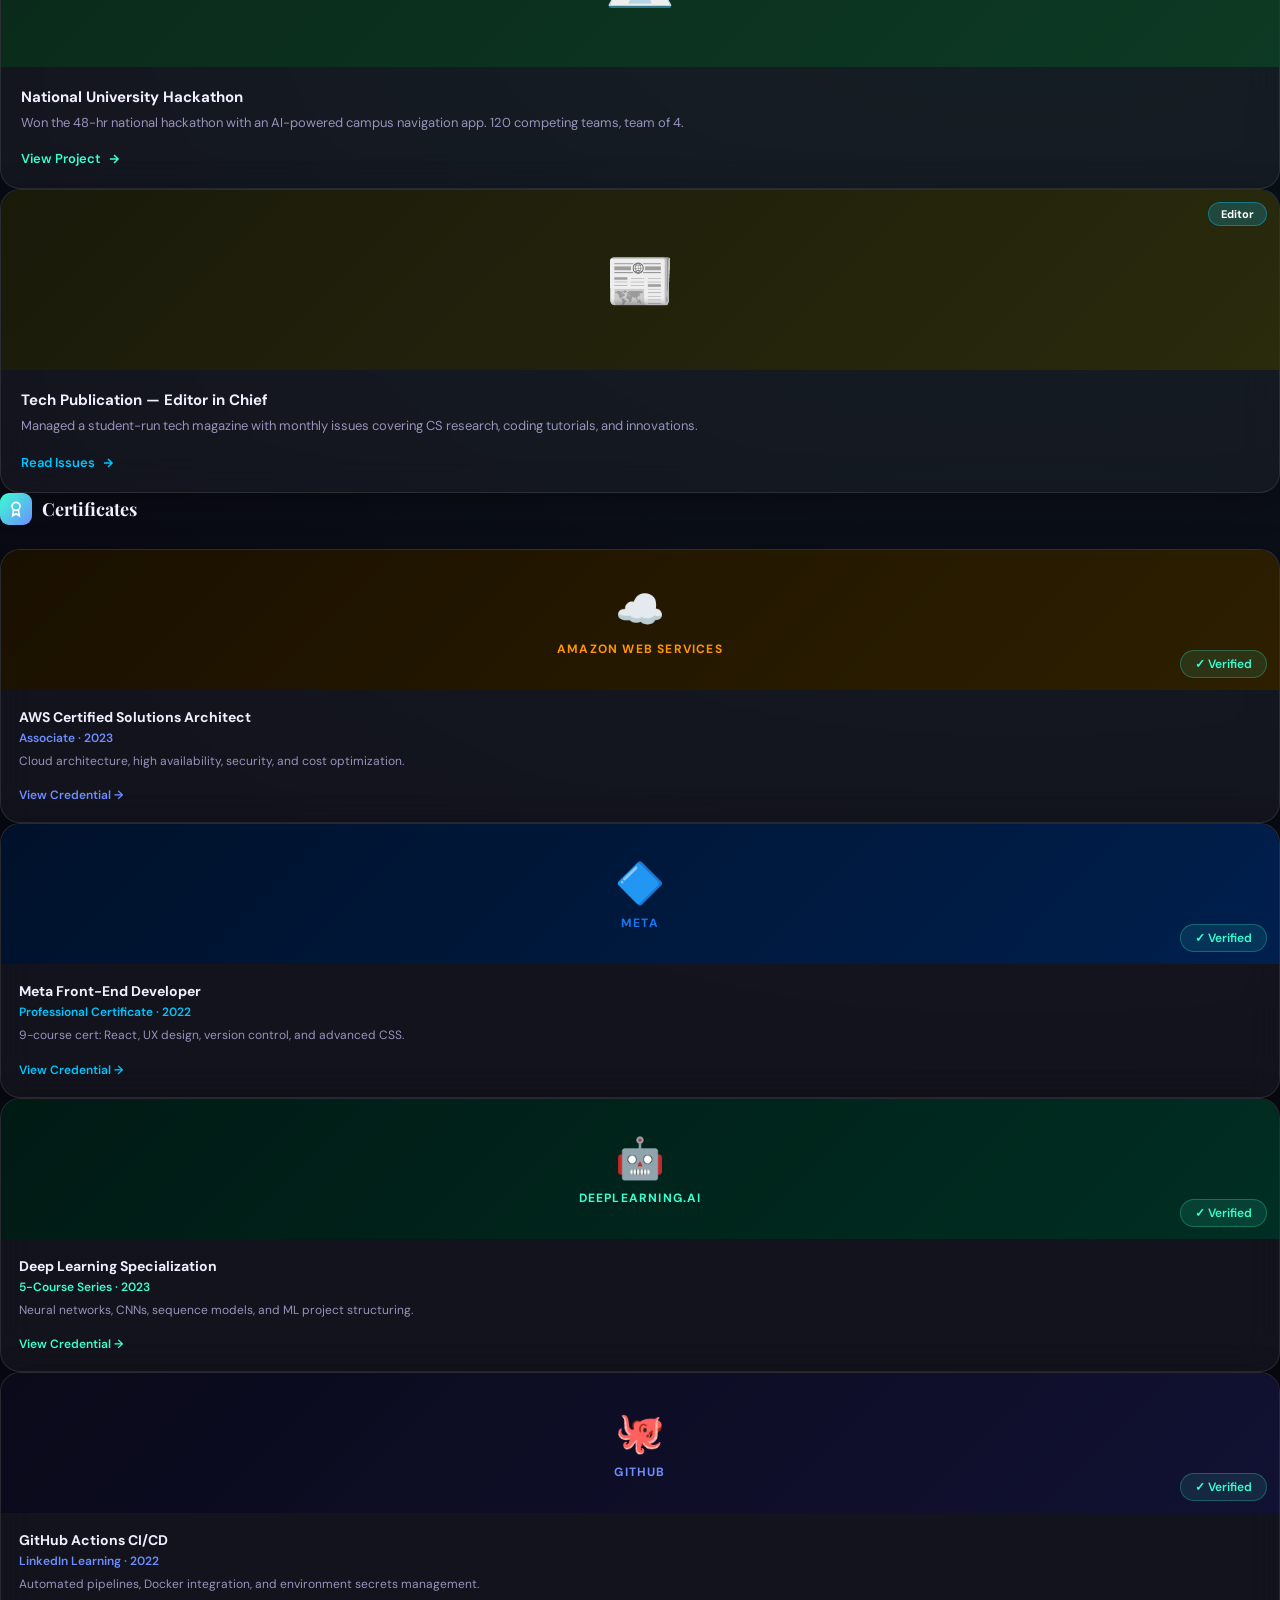
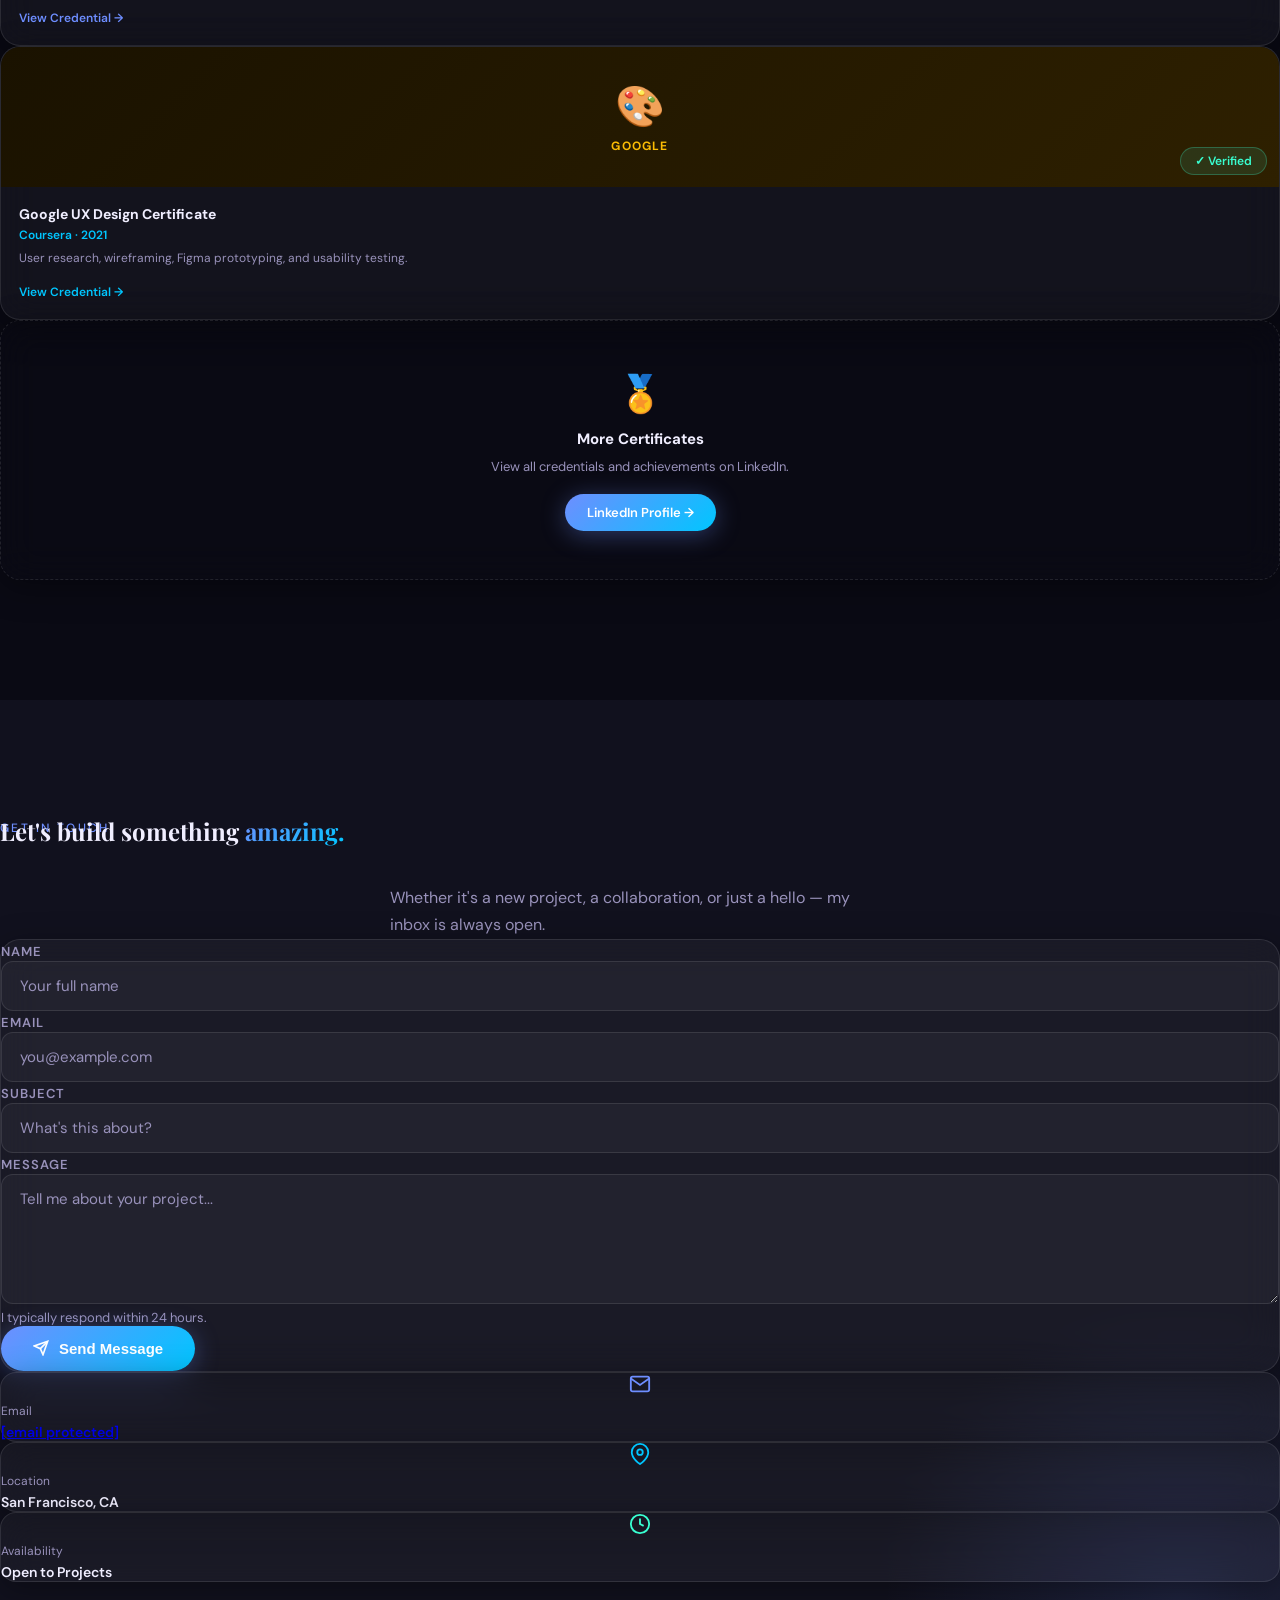
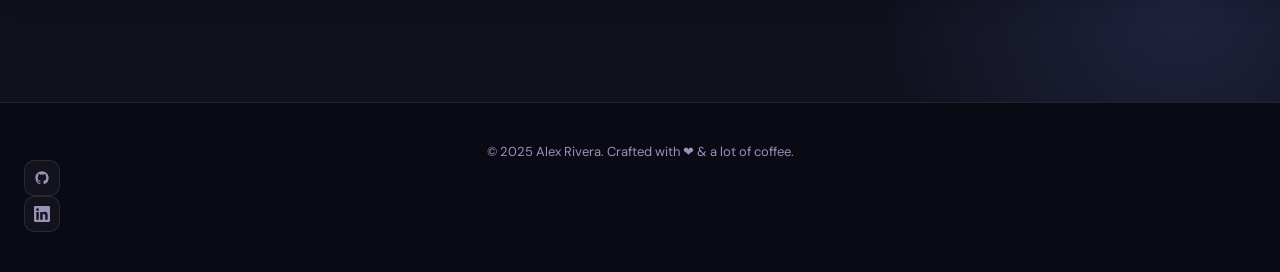
==== commit 62097191: "add parallax" ====
--- a/index.html
+++ b/index.html
@@ -122,6 +122,91 @@
     .skill-pill:hover { border-color: var(--accent-a); background: rgba(110,142,255,0.10); transform: scale(1.06); }
     .pill-icon { font-size: 17px; line-height: 1; }
 
+
+    /* ===== PARALLAX & SCROLL FX ===== */
+
+    /* Scroll progress bar */
+    #scroll-progress {
+      position: fixed; top: 0; left: 0; height: 3px; width: 0%;
+      background: linear-gradient(90deg, var(--accent-a), var(--accent-b), var(--accent-c));
+      z-index: 9999; transition: width 0.05s linear;
+      box-shadow: 0 0 8px var(--accent-a);
+    }
+
+    /* Hero zoom layer — scales down as you scroll */
+    #hero-zoom {
+      position: absolute; inset: 0; z-index: 0;
+      transform-origin: center center;
+      will-change: transform;
+    }
+
+    /* Parallax depth layers */
+    .px-layer { will-change: transform; }
+
+    /* Section entrance — slides + fades from below */
+    .px-section-title {
+      opacity: 0;
+      transform: translateY(60px);
+      transition: opacity 0.9s cubic-bezier(.22,1,.36,1), transform 0.9s cubic-bezier(.22,1,.36,1);
+    }
+    .px-section-title.in-view { opacity: 1; transform: translateY(0); }
+
+    /* Cards tilt on mouse move */
+    .tilt-card { transform-style: preserve-3d; transition: transform 0.1s ease-out; }
+
+    /* Sticky section zoom panels */
+    .zoom-panel {
+      position: relative;
+      overflow: hidden;
+    }
+    .zoom-panel-inner {
+      will-change: transform;
+      transform-origin: center center;
+    }
+
+    /* Floating depth badges parallax */
+    .depth-badge { will-change: transform; }
+
+    /* Section divider wave */
+    .wave-divider {
+      position: relative; overflow: hidden;
+      height: 80px; margin-bottom: -2px;
+    }
+    .wave-divider svg { position: absolute; bottom: 0; width: 100%; }
+
+    /* Horizontal scroll text marquee  */
+    .scroll-text-row {
+      overflow: hidden; white-space: nowrap;
+      padding: 24px 0;
+      border-top: 1px solid var(--glass-border);
+      border-bottom: 1px solid var(--glass-border);
+      background: var(--bg-secondary);
+    }
+    .scroll-text-inner {
+      display: inline-block;
+      animation: scroll-text 18s linear infinite;
+      font-size: clamp(28px, 4vw, 52px);
+      font-family: 'Playfair Display', serif;
+      font-weight: 900;
+      color: transparent;
+      -webkit-text-stroke: 1px var(--glass-border);
+      letter-spacing: 0.04em;
+    }
+    .scroll-text-inner span { color: var(--accent-a); -webkit-text-stroke: 0; }
+    @keyframes scroll-text {
+      from { transform: translateX(0); }
+      to   { transform: translateX(-50%); }
+    }
+
+    /* Zoom-in on scroll for about image */
+    .about-img-wrap {
+      overflow: hidden; border-radius: 18px;
+    }
+    .about-img-wrap img {
+      will-change: transform;
+      transition: transform 0.05s linear;
+    }
+
     @media (max-width: 640px) { .orb { display: none; } }
 
     /* === MODAL === */
@@ -211,6 +296,7 @@
   </style>
 </head>
 <body class="noise">
+<div id="scroll-progress"></div>
 <script>
   // Ensure all .reveal elements are visible immediately (iframe-safe fallback)
   (function() {
@@ -261,11 +347,11 @@
 
 <!-- HERO -->
 <section id="hero" style="min-height:100vh;position:relative;display:flex;align-items:center;padding-top:80px;">
-  <div class="hero-mesh">
+  <div id="hero-zoom"><div class="hero-mesh">
     <div class="orb orb-1"></div>
     <div class="orb orb-2"></div>
     <div class="orb orb-3"></div>
-  </div>
+  </div></div>
   <div style="position:absolute;inset:0;z-index:1;background-image:linear-gradient(rgba(110,142,255,0.04) 1px,transparent 1px),linear-gradient(90deg,rgba(110,142,255,0.04) 1px,transparent 1px);background-size:48px 48px;pointer-events:none;"></div>
   <div class="max-w-6xl mx-auto px-6 py-24 relative z-10 w-full">
     <div class="flex flex-col lg:flex-row items-center gap-16">
@@ -313,13 +399,21 @@
   </div>
 </section>
 
+
+<!-- SCROLL TEXT DIVIDER -->
+<div class="scroll-text-row">
+  <div class="scroll-text-inner">
+    FULL-STACK DEVELOPER &nbsp;·&nbsp; <span>UI DESIGNER</span> &nbsp;·&nbsp; OPEN SOURCE &nbsp;·&nbsp; FULL-STACK DEVELOPER &nbsp;·&nbsp; <span>UI DESIGNER</span> &nbsp;·&nbsp; OPEN SOURCE &nbsp;·&nbsp; FULL-STACK DEVELOPER &nbsp;·&nbsp; <span>UI DESIGNER</span> &nbsp;·&nbsp; OPEN SOURCE &nbsp;·&nbsp;
+  </div>
+</div>
+
 <!-- ABOUT -->
 <section id="about" style="padding:120px 0;position:relative;">
   <div class="max-w-6xl mx-auto px-6">
     <div class="flex flex-col lg:flex-row gap-16 items-center">
       <div class="flex-shrink-0 reveal">
         <div class="glass" style="padding:10px;border-radius:24px;max-width:360px;position:relative;">
-          <img src="https://images.unsplash.com/photo-1519389950473-47ba0277781c?w=720&q=80" alt="Developer workspace" width="360" height="440" style="object-fit:cover;border-radius:16px;width:100%;display:block;" loading="lazy"/>
+          <div class="about-img-wrap"><img id="about-img" src="https://images.unsplash.com/photo-1519389950473-47ba0277781c?w=720&q=80" alt="Developer workspace" width="360" height="440" style="object-fit:cover;border-radius:16px;width:100%;display:block;" loading="lazy"/></div>
           <div class="glass" style="position:absolute;bottom:-24px;right:-24px;padding:16px 20px;border-radius:16px;">
             <div style="font-size:28px;font-weight:800;">100<span class="grad-text">%</span></div>
             <div style="font-size:12px;color:var(--text-secondary);">Client Satisfaction</div>
@@ -328,7 +422,7 @@
       </div>
       <div class="flex-1 reveal stagger-2">
         <p class="section-label mb-4">About Me</p>
-        <h2 class="text-4xl md:text-5xl font-black mb-6" style="line-height:1.1;">A developer who<br/><span class="grad-text">thinks in design.</span></h2>
+        <h2 class="text-4xl md:text-5xl font-black px-section-title mb-6" style="line-height:1.1;">A developer who<br/><span class="grad-text">thinks in design.</span></h2>
         <p class="mb-5" style="color:var(--text-secondary);line-height:1.8;font-size:16px;">I'm Alex Rivera, a passionate full-stack developer based in San Francisco with over 6 years of experience building products for the web. My work lives at the intersection of elegant code and thoughtful UX.</p>
         <p class="mb-8" style="color:var(--text-secondary);line-height:1.8;font-size:16px;">I've worked with startups, agencies, and Fortune 500 companies — shipping everything from real-time dashboards to consumer mobile apps. I believe great software is invisible: it solves problems so elegantly that people forget the complexity behind it.</p>
         <div class="flex flex-wrap gap-6 mb-10">
@@ -351,7 +445,7 @@
   <div class="max-w-6xl mx-auto px-6 relative z-10">
     <div class="text-center mb-16 reveal">
       <p class="section-label mb-4">What I Do</p>
-      <h2 class="text-4xl md:text-5xl font-black">Skills &amp; <span class="grad-text">Expertise</span></h2>
+      <h2 class="text-4xl md:text-5xl font-black px-section-title">Skills &amp; <span class="grad-text">Expertise</span></h2>
       <p style="color:var(--text-secondary);margin-top:12px;font-size:15px;">Technologies I work with every day</p>
     </div>
   </div>
@@ -386,7 +480,7 @@
   <div class="max-w-6xl mx-auto px-6">
     <div class="text-center mb-16 reveal">
       <p class="section-label mb-4">Selected Work</p>
-      <h2 class="text-4xl md:text-5xl font-black">Recent <span class="grad-text">Projects</span></h2>
+      <h2 class="text-4xl md:text-5xl font-black px-section-title">Recent <span class="grad-text">Projects</span></h2>
       <p style="color:var(--text-secondary);margin-top:10px;font-size:15px;">Click any card to learn more</p>
     </div>
     <div class="grid md:grid-cols-2 lg:grid-cols-3 gap-8">
@@ -503,7 +597,7 @@
 
     <div class="text-center mb-16 reveal">
       <p class="section-label mb-4">Background</p>
-      <h2 class="text-4xl md:text-5xl font-black">Education &amp; <span class="grad-text">Achievements</span></h2>
+      <h2 class="text-4xl md:text-5xl font-black px-section-title">Education &amp; <span class="grad-text">Achievements</span></h2>
       <p style="color:var(--text-secondary);margin-top:10px;font-size:15px;">Academic milestones, school activities &amp; certifications</p>
     </div>
 
@@ -720,7 +814,7 @@
   <div class="max-w-4xl mx-auto px-6 relative z-10">
     <div class="text-center mb-16 reveal">
       <p class="section-label mb-4">Get in Touch</p>
-      <h2 class="text-4xl md:text-5xl font-black">Let's build something <span class="grad-text">amazing.</span></h2>
+      <h2 class="text-4xl md:text-5xl font-black px-section-title">Let's build something <span class="grad-text">amazing.</span></h2>
       <p style="color:var(--text-secondary);font-size:16px;max-width:500px;margin:16px auto 0;line-height:1.7;">Whether it's a new project, a collaboration, or just a hello — my inbox is always open.</p>
     </div>
     <div class="glass p-10 md:p-14 reveal stagger-1">
@@ -737,7 +831,7 @@
       </div>
     </div>
     <div class="grid grid-cols-1 sm:grid-cols-3 gap-6 mt-8 reveal stagger-2">
-      <div class="glass p-6 text-center" style="border-radius:16px;"><div style="color:var(--accent-a);margin-bottom:8px;"><svg width="22" height="22" viewBox="0 0 24 24" fill="none" stroke="currentColor" stroke-width="2" style="margin:0 auto;display:block;"><path d="M4 4h16c1.1 0 2 .9 2 2v12c0 1.1-.9 2-2 2H4c-1.1 0-2-.9-2-2V6c0-1.1.9-2 2-2z"/><polyline points="22,6 12,13 2,6"/></svg></div><div style="font-size:12px;color:var(--text-secondary);margin-bottom:4px;">Email</div><div style="font-size:14px;font-weight:600;">hello@alexrivera.dev</div></div>
+      <div class="glass p-6 text-center" style="border-radius:16px;"><div style="color:var(--accent-a);margin-bottom:8px;"><svg width="22" height="22" viewBox="0 0 24 24" fill="none" stroke="currentColor" stroke-width="2" style="margin:0 auto;display:block;"><path d="M4 4h16c1.1 0 2 .9 2 2v12c0 1.1-.9 2-2 2H4c-1.1 0-2-.9-2-2V6c0-1.1.9-2 2-2z"/><polyline points="22,6 12,13 2,6"/></svg></div><div style="font-size:12px;color:var(--text-secondary);margin-bottom:4px;">Email</div><div style="font-size:14px;font-weight:600;"><a href="/cdn-cgi/l/email-protection" class="__cf_email__" data-cfemail="f69e939a9a99b6979a938e849f80938497d8929380">[email&#160;protected]</a></div></div>
       <div class="glass p-6 text-center" style="border-radius:16px;"><div style="color:var(--accent-b);margin-bottom:8px;"><svg width="22" height="22" viewBox="0 0 24 24" fill="none" stroke="currentColor" stroke-width="2" style="margin:0 auto;display:block;"><path d="M21 10c0 7-9 13-9 13s-9-6-9-13a9 9 0 0 1 18 0z"/><circle cx="12" cy="10" r="3"/></svg></div><div style="font-size:12px;color:var(--text-secondary);margin-bottom:4px;">Location</div><div style="font-size:14px;font-weight:600;">San Francisco, CA</div></div>
       <div class="glass p-6 text-center" style="border-radius:16px;"><div style="color:var(--accent-c);margin-bottom:8px;"><svg width="22" height="22" viewBox="0 0 24 24" fill="none" stroke="currentColor" stroke-width="2" style="margin:0 auto;display:block;"><circle cx="12" cy="12" r="10"/><polyline points="12 6 12 12 16 14"/></svg></div><div style="font-size:12px;color:var(--text-secondary);margin-bottom:4px;">Availability</div><div style="font-size:14px;font-weight:600;">Open to Projects</div></div>
     </div>
@@ -756,34 +850,138 @@
 </footer>
 
 
+<script data-cfasync="false" src="/cdn-cgi/scripts/5c5dd728/cloudflare-static/email-decode.min.js"></script>
 <script>
 (function() {
+  'use strict';
+
   // ── THEME TOGGLE ─────────────────────────────────────────────────────────
   var html = document.documentElement;
-
-  // Apply saved theme immediately (before paint)
-  var saved = localStorage.getItem('theme');
-  if (saved === 'light') html.classList.add('light');
+  if (localStorage.getItem('theme') === 'light') html.classList.add('light');
 
   function applyTheme(isLight) {
-    if (isLight) {
-      html.classList.add('light');
-      localStorage.setItem('theme', 'light');
-    } else {
-      html.classList.remove('light');
-      localStorage.setItem('theme', 'dark');
-    }
+    isLight ? html.classList.add('light') : html.classList.remove('light');
+    localStorage.setItem('theme', isLight ? 'light' : 'dark');
   }
 
+  // ── SCROLL ENGINE ─────────────────────────────────────────────────────────
+  // Single rAF loop drives ALL scroll-based effects
+  var scrollY = 0;
+  var ticking = false;
+
+  function onScroll() {
+    scrollY = window.scrollY;
+    if (!ticking) {
+      requestAnimationFrame(runScrollEffects);
+      ticking = true;
+    }
+  }
+
+  function runScrollEffects() {
+    ticking = false;
+    var docH = document.documentElement.scrollHeight - window.innerHeight;
+
+    // 1. Progress bar
+    var pct = docH > 0 ? (scrollY / docH) * 100 : 0;
+    var pb = document.getElementById('scroll-progress');
+    if (pb) pb.style.width = pct + '%';
+
+    // 2. Hero zoom-out (scales from 1 → 0.88 as you scroll down)
+    var heroZoom = document.getElementById('hero-zoom');
+    if (heroZoom) {
+      var heroH = document.getElementById('hero').offsetHeight || window.innerHeight;
+      var progress = Math.min(scrollY / heroH, 1);
+      var scale = 1 - progress * 0.12;
+      var fade  = 1 - progress * 0.7;
+      heroZoom.style.transform = 'scale(' + scale + ')';
+      heroZoom.style.opacity   = Math.max(fade, 0);
+    }
+
+    // 3. Orb parallax (different speeds + directions)
+    var orb1 = document.querySelector('.orb-1');
+    var orb2 = document.querySelector('.orb-2');
+    var orb3 = document.querySelector('.orb-3');
+    if (orb1) orb1.style.transform = 'translateY(' + (scrollY * 0.18) + 'px) scale(1)';
+    if (orb2) orb2.style.transform = 'translateY(' + (scrollY * -0.10) + 'px) scale(1)';
+    if (orb3) orb3.style.transform = 'translateY(' + (scrollY * 0.07) + 'px) scale(1)';
+
+    // 4. Hero headline depth
+    var h1 = document.querySelector('#hero h1');
+    var hp = document.querySelector('#hero p');
+    if (h1) h1.style.transform = 'translateY(' + (scrollY * 0.06) + 'px)';
+    if (hp) hp.style.transform  = 'translateY(' + (scrollY * 0.04) + 'px)';
+
+    // 5. Floating badges counter-parallax
+    var badges = document.querySelectorAll('.depth-badge');
+    badges.forEach(function(b, i) {
+      var dir = i % 2 === 0 ? -1 : 1;
+      b.style.transform = 'translateY(' + (scrollY * 0.05 * dir) + 'px)';
+    });
+
+    // 6. About image zoom-in on scroll
+    var aboutImg = document.getElementById('about-img');
+    if (aboutImg) {
+      var aboutSec = document.getElementById('about');
+      if (aboutSec) {
+        var rect = aboutSec.getBoundingClientRect();
+        var prog = Math.max(0, Math.min(1, (window.innerHeight - rect.top) / (window.innerHeight + rect.height)));
+        var imgScale = 1 + prog * 0.08;
+        aboutImg.style.transform = 'scale(' + imgScale + ')';
+      }
+    }
+
+    // 7. Section title reveals with parallax depth
+    document.querySelectorAll('.px-section-title').forEach(function(el) {
+      var r = el.getBoundingClientRect();
+      var inView = r.top < window.innerHeight * 0.85;
+      if (inView) {
+        el.classList.add('in-view');
+        // slight float up as you pass through
+        var drift = Math.max(0, (window.innerHeight * 0.5 - r.top) * 0.04);
+        el.style.transform = 'translateY(-' + drift + 'px)';
+      }
+    });
+
+    // 8. Glass cards subtle float
+    document.querySelectorAll('.project-card').forEach(function(card) {
+      var r = card.getBoundingClientRect();
+      if (r.top < window.innerHeight && r.bottom > 0) {
+        var relY = (r.top - window.innerHeight * 0.5) * 0.015;
+        // only apply float if not being hovered (hover transform takes priority)
+        if (!card.matches(':hover')) {
+          card.style.setProperty('--float-y', relY + 'px');
+        }
+      }
+    });
+  }
+
+  window.addEventListener('scroll', onScroll, { passive: true });
+
+  // ── MOUSE TILT for cards ─────────────────────────────────────────────────
+  function addTilt(selector) {
+    document.querySelectorAll(selector).forEach(function(card) {
+      card.addEventListener('mousemove', function(e) {
+        var r = card.getBoundingClientRect();
+        var x = (e.clientX - r.left) / r.width  - 0.5;
+        var y = (e.clientY - r.top)  / r.height - 0.5;
+        card.style.transform = 'perspective(800px) rotateY(' + (x * 8) + 'deg) rotateX(' + (-y * 8) + 'deg) scale(1.02) translateY(-6px)';
+      });
+      card.addEventListener('mouseleave', function() {
+        card.style.transform = '';
+      });
+    });
+  }
+
+  // ── DOM READY ─────────────────────────────────────────────────────────────
   document.addEventListener('DOMContentLoaded', function() {
+
+    // Theme toggle
     var btn = document.getElementById('themeToggle');
-    if (btn) {
-      btn.addEventListener('click', function() {
-        applyTheme(!html.classList.contains('light'));
-      });
-    }
-
-    // ── MOBILE MENU ───────────────────────────────────────────────────────
+    if (btn) btn.addEventListener('click', function() {
+      applyTheme(!html.classList.contains('light'));
+    });
+
+    // Mobile menu
     var menuBtn = document.getElementById('menuBtn');
     var mobileMenu = document.getElementById('mobileMenu');
     if (menuBtn && mobileMenu) {
@@ -792,11 +990,10 @@
       });
     }
 
-    // ── SMOOTH SCROLL ─────────────────────────────────────────────────────
+    // Smooth scroll
     document.querySelectorAll('a[href^="#"]').forEach(function(a) {
       a.addEventListener('click', function(e) {
-        var id = a.getAttribute('href');
-        var target = document.querySelector(id);
+        var target = document.querySelector(a.getAttribute('href'));
         if (target) {
           e.preventDefault();
           target.scrollIntoView({ behavior: 'smooth' });
@@ -805,48 +1002,45 @@
       });
     });
 
-    // ── MARQUEE ───────────────────────────────────────────────────────────
+    // Tilt on project + edu cards
+    addTilt('.project-card');
+    addTilt('.cert-card');
+
+    // Section title initial check (in case already visible on load)
+    document.querySelectorAll('.px-section-title').forEach(function(el) {
+      var r = el.getBoundingClientRect();
+      if (r.top < window.innerHeight * 0.85) el.classList.add('in-view');
+    });
+
+    // Run once on load
+    onScroll();
+
+    // ── MARQUEE ─────────────────────────────────────────────────────────────
     var R1 = [
-      { icon: '⚛', label: 'React' },
-      { icon: '▲', label: 'Next.js' },
-      { icon: '🔷', label: 'TypeScript' },
-      { icon: '🎨', label: 'Tailwind CSS' },
-      { icon: '🌐', label: 'Three.js' },
-      { icon: '🖼', label: 'Figma' },
-      { icon: '🔥', label: 'Vite' },
-      { icon: '📦', label: 'Webpack' },
-      { icon: '🧪', label: 'Vitest' },
-      { icon: '🎭', label: 'Playwright' }
+      { icon: '⚛️',  label: 'React' },      { icon: '▲',   label: 'Next.js' },
+      { icon: '🔷',  label: 'TypeScript' }, { icon: '🎨',  label: 'Tailwind CSS' },
+      { icon: '🌐',  label: 'Three.js' },   { icon: '🖼️',  label: 'Figma' },
+      { icon: '🔥',  label: 'Vite' },       { icon: '📦',  label: 'Webpack' },
+      { icon: '🧪',  label: 'Vitest' },     { icon: '🎭',  label: 'Playwright' }
     ];
     var R2 = [
-      { icon: '🟢', label: 'Node.js' },
-      { icon: '🐍', label: 'Python' },
-      { icon: '🐘', label: 'PostgreSQL' },
-      { icon: '🔴', label: 'Redis' },
-      { icon: '📡', label: 'GraphQL' },
-      { icon: '🐳', label: 'Docker' },
-      { icon: '☁️', label: 'AWS' },
-      { icon: '🚀', label: 'Vercel' },
-      { icon: '⚡', label: 'FastAPI' },
-      { icon: '🔗', label: 'Prisma' }
+      { icon: '🟢',  label: 'Node.js' },    { icon: '🐍',  label: 'Python' },
+      { icon: '🐘',  label: 'PostgreSQL' }, { icon: '🔴',  label: 'Redis' },
+      { icon: '📡',  label: 'GraphQL' },    { icon: '🐳',  label: 'Docker' },
+      { icon: '☁️',  label: 'AWS' },        { icon: '🚀',  label: 'Vercel' },
+      { icon: '⚡',  label: 'FastAPI' },    { icon: '🔗',  label: 'Prisma' }
     ];
     var R3 = [
-      { icon: '🤖', label: 'OpenAI API' },
-      { icon: '💳', label: 'Stripe' },
-      { icon: '📊', label: 'D3.js' },
-      { icon: '🗄️', label: 'Supabase' },
-      { icon: '🦀', label: 'Rust' },
-      { icon: '📱', label: 'React Native' },
-      { icon: '🔧', label: 'GitHub Actions' },
-      { icon: '📚', label: 'Storybook' },
-      { icon: '🏎️', label: 'Turborepo' },
-      { icon: '🌊', label: 'Framer Motion' }
+      { icon: '🤖',  label: 'OpenAI API' }, { icon: '💳',  label: 'Stripe' },
+      { icon: '📊',  label: 'D3.js' },      { icon: '🗄️',  label: 'Supabase' },
+      { icon: '🦀',  label: 'Rust' },       { icon: '📱',  label: 'React Native' },
+      { icon: '🔧',  label: 'GitHub Actions' }, { icon: '📚', label: 'Storybook' },
+      { icon: '🏎️', label: 'Turborepo' },   { icon: '🌊',  label: 'Framer Motion' }
     ];
 
     function buildMarquee(id, items) {
       var el = document.getElementById(id);
       if (!el) return;
-      // triple duplicate for seamless infinite loop
       var all = items.concat(items).concat(items);
       el.innerHTML = all.map(function(s) {
         return '<div class="skill-pill"><span class="pill-icon">' + s.icon + '</span>' + s.label + '</div>';
@@ -857,58 +1051,30 @@
     buildMarquee('mq2', R2);
     buildMarquee('mq3', R3);
 
-    // ── PARALLAX ──────────────────────────────────────────────────────────
-    var pts = [
-      { el: document.querySelector('.orb-1'), speed: 0.12 },
-      { el: document.querySelector('.orb-2'), speed: -0.08 },
-      { el: document.querySelector('.orb-3'), speed: 0.06 },
-      { el: document.querySelector('#hero h1'), speed: 0.04 }
-    ].filter(function(t) { return t.el; });
-
-    var ticking = false;
-    window.addEventListener('scroll', function() {
-      if (!ticking) {
-        requestAnimationFrame(function() {
-          var y = window.scrollY;
-          pts.forEach(function(p) {
-            p.el.style.transform = 'translateY(' + (y * p.speed) + 'px)';
-          });
-          ticking = false;
-        });
-        ticking = true;
-      }
-    }, { passive: true });
-
-    // ── CONTACT FORM ──────────────────────────────────────────────────────
+    // ── CONTACT FORM ─────────────────────────────────────────────────────────
     var sendBtn = document.getElementById('sendBtn');
     if (sendBtn) {
       sendBtn.addEventListener('click', function() {
-        var name  = (document.getElementById('fname')   || {}).value || '';
-        var email = (document.getElementById('femail')  || {}).value || '';
-        var msg   = (document.getElementById('fmsg')    || {}).value || '';
+        var name  = (document.getElementById('fname')  || {}).value || '';
+        var email = (document.getElementById('femail') || {}).value || '';
+        var msg   = (document.getElementById('fmsg')   || {}).value || '';
         if (!name.trim() || !email.trim() || !msg.trim()) {
-          alert('Please fill in name, email and message.');
-          return;
+          alert('Please fill in name, email and message.'); return;
         }
-        sendBtn.textContent = 'Sending…';
-        sendBtn.disabled = true;
+        sendBtn.textContent = 'Sending\u2026'; sendBtn.disabled = true;
         setTimeout(function() {
           var ok = document.getElementById('successMsg');
           if (ok) ok.style.display = 'block';
           ['fname','femail','fsubject','fmsg'].forEach(function(id) {
-            var el = document.getElementById(id);
-            if (el) el.value = '';
+            var e = document.getElementById(id); if (e) e.value = '';
           });
-          sendBtn.textContent = 'Send Message';
-          sendBtn.disabled = false;
-          setTimeout(function() {
-            if (ok) ok.style.display = 'none';
-          }, 4000);
+          sendBtn.textContent = 'Send Message'; sendBtn.disabled = false;
+          setTimeout(function() { if (ok) ok.style.display = 'none'; }, 4000);
         }, 1200);
       });
     }
 
-    // ── REVEAL ON SCROLL ──────────────────────────────────────────────────
+    // ── REVEAL ON SCROLL ─────────────────────────────────────────────────────
     if ('IntersectionObserver' in window) {
       var io = new IntersectionObserver(function(entries) {
         entries.forEach(function(e) {
@@ -1001,8 +1167,7 @@
       return '<div class="modal-feature"><div class="modal-feat-icon">' + f.icon + '</div>' +
              '<p style="font-size:14px;color:var(--text-secondary);line-height:1.6;">' + f.text + '</p></div>';
     }).join('');
-    var bd = document.getElementById('projModal');
-    bd.classList.add('open');
+    document.getElementById('projModal').classList.add('open');
     document.body.style.overflow = 'hidden';
   };
 
@@ -1015,25 +1180,7 @@
     if (e.target === document.getElementById('projModal')) window.closeModal();
   };
 
-  window.sendMessage = function() {
-    var name  = (document.getElementById('fname')  || {}).value || '';
-    var email = (document.getElementById('femail') || {}).value || '';
-    var msg   = (document.getElementById('fmsg')   || {}).value || '';
-    if (!name.trim() || !email.trim() || !msg.trim()) {
-      alert('Please fill in name, email and message.'); return;
-    }
-    var btn = document.getElementById('sendBtn');
-    btn.textContent = 'Sending…'; btn.disabled = true;
-    setTimeout(function() {
-      var ok = document.getElementById('successMsg');
-      if (ok) ok.style.display = 'block';
-      ['fname','femail','fsubject','fmsg'].forEach(function(id) {
-        var el = document.getElementById(id); if (el) el.value = '';
-      });
-      btn.textContent = 'Send Message'; btn.disabled = false;
-      setTimeout(function() { if (ok) ok.style.display = 'none'; }, 4000);
-    }, 1200);
-  };
+  window.sendMessage = function() { document.getElementById('sendBtn').click(); };
 
   window.closeMobile = function() {
     var m = document.getElementById('mobileMenu');
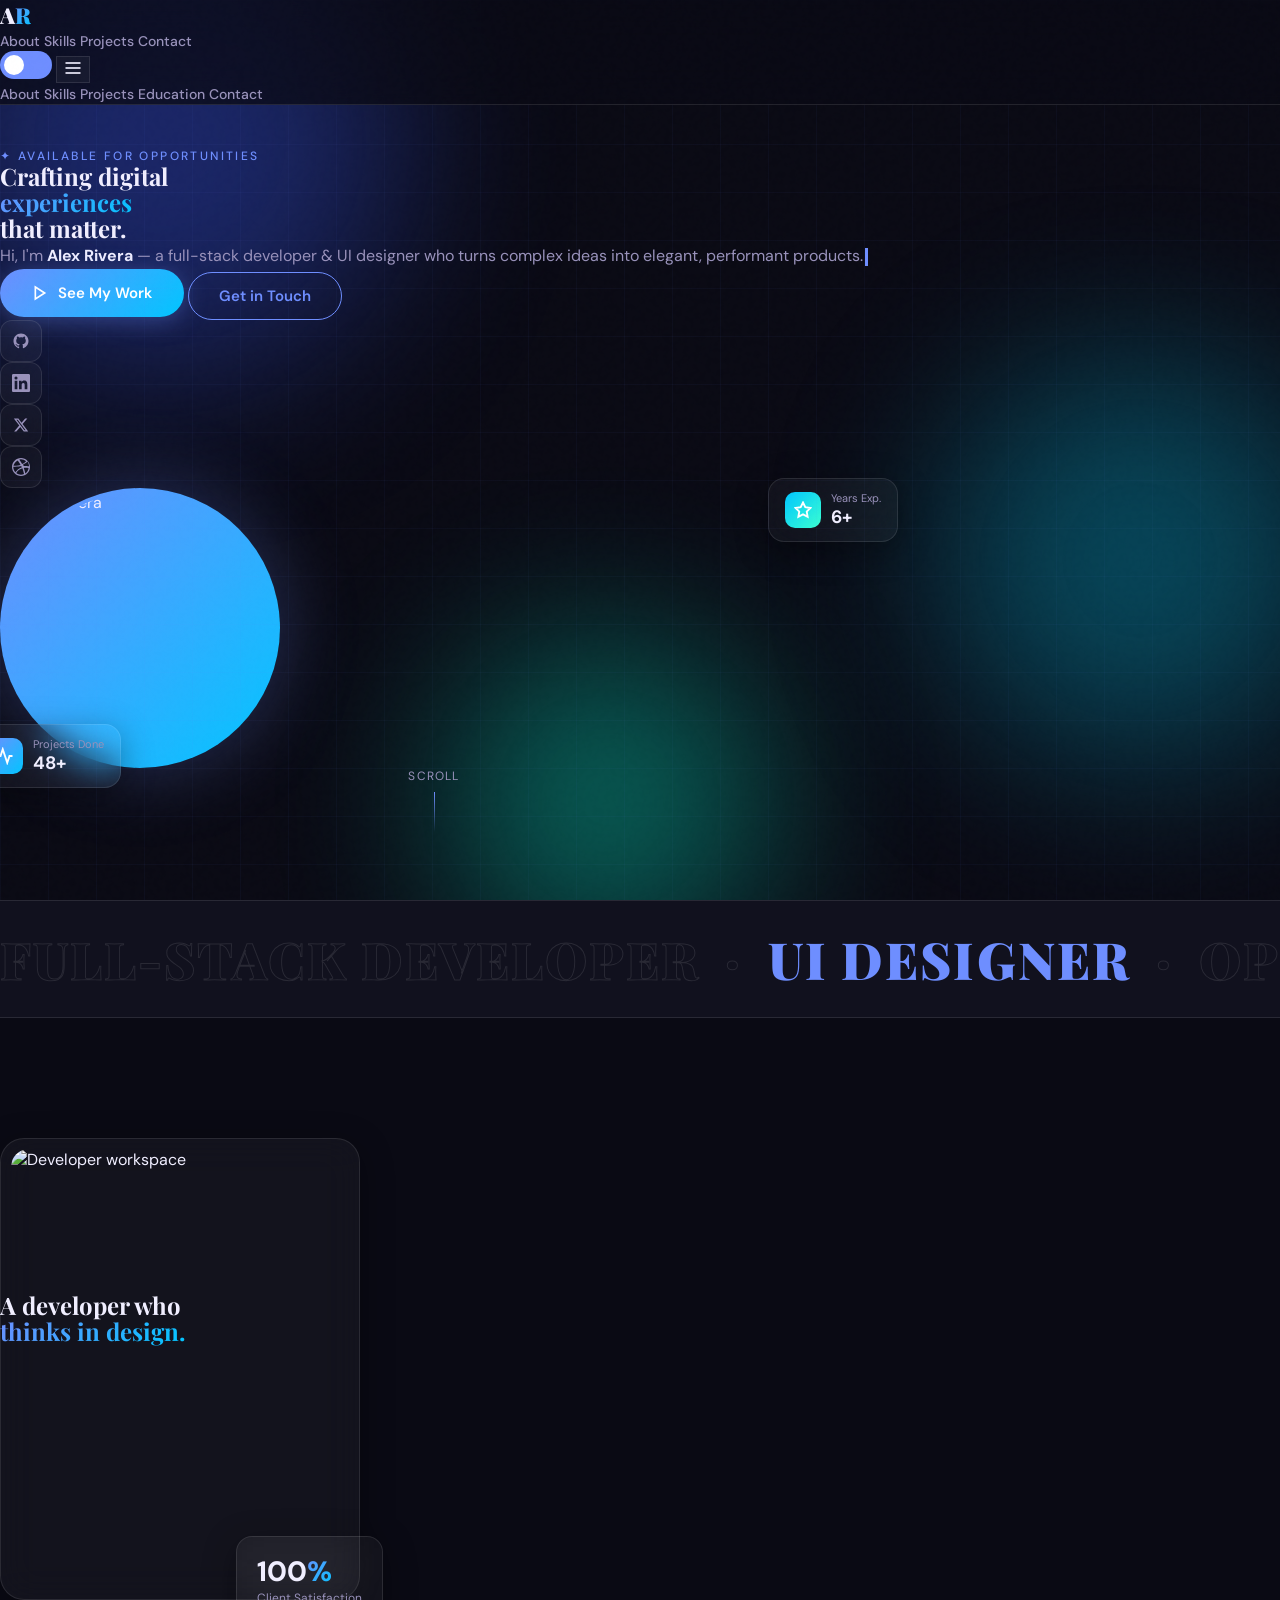
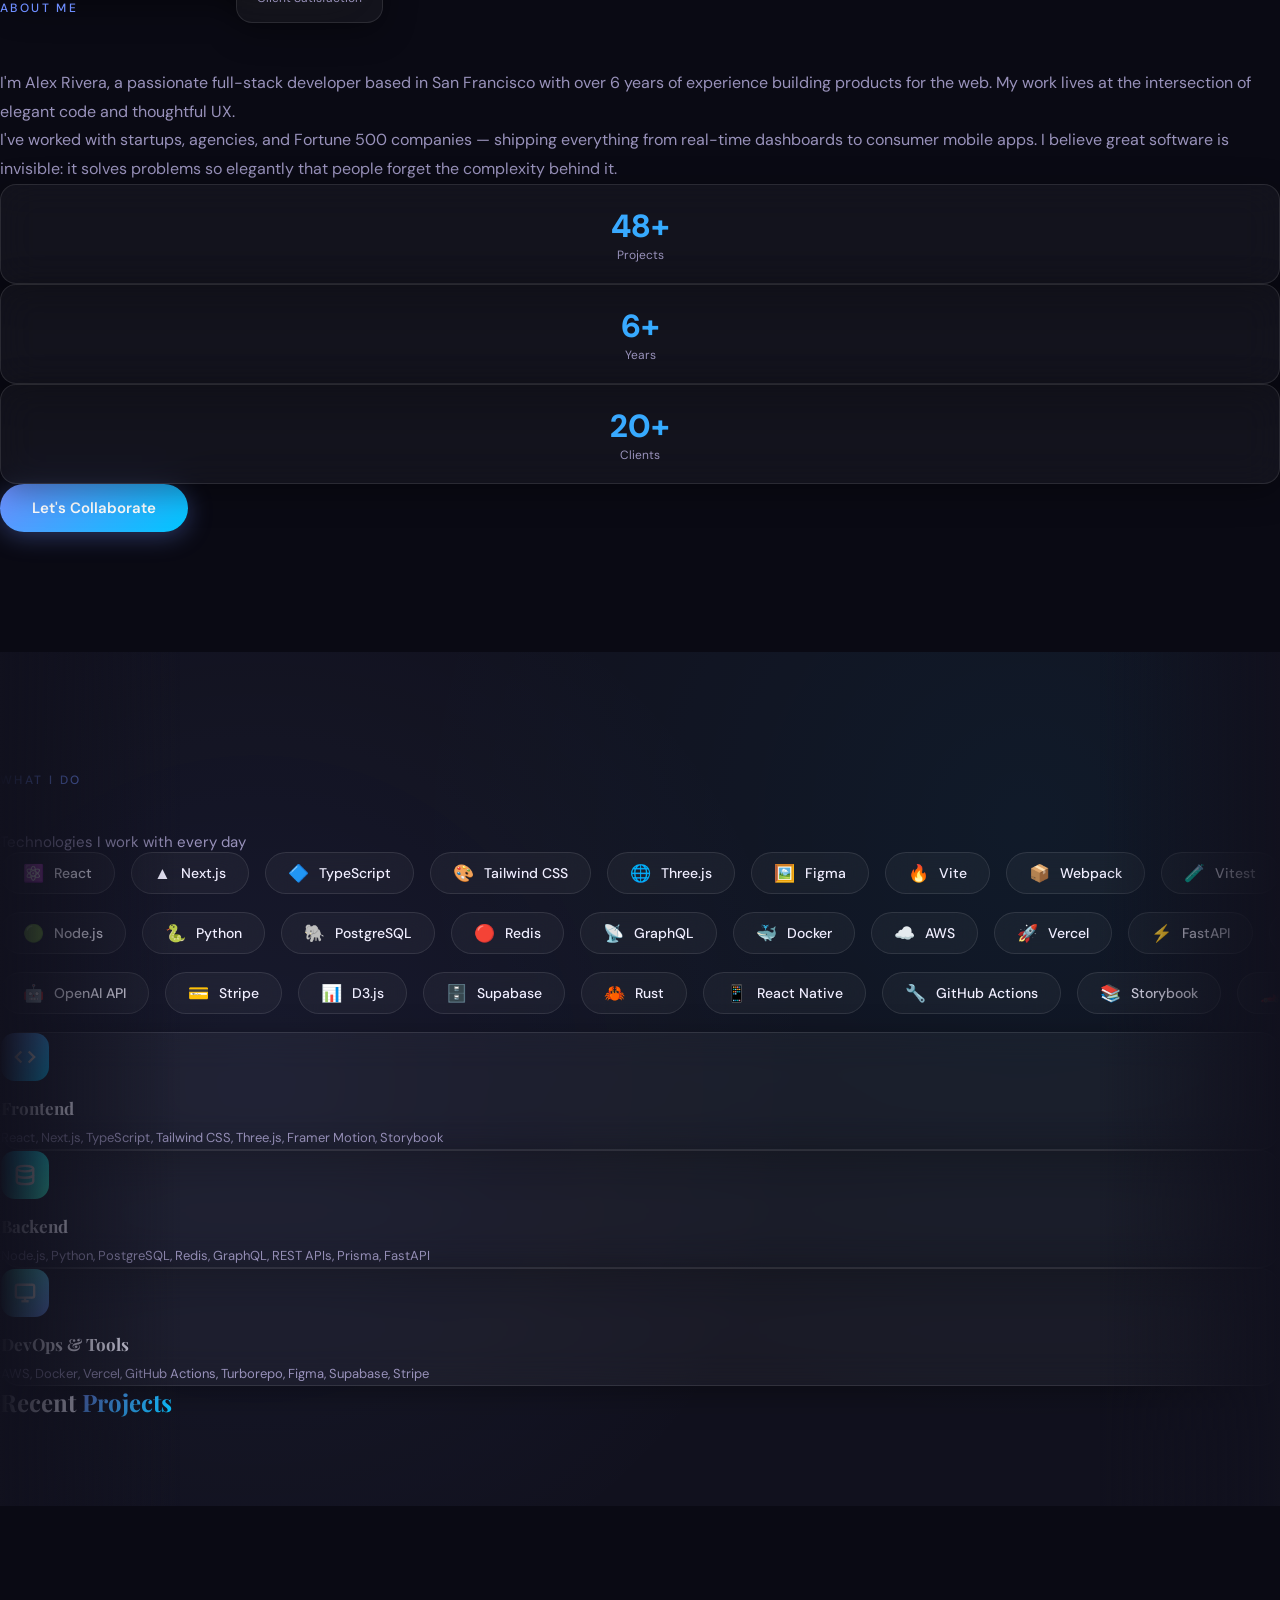
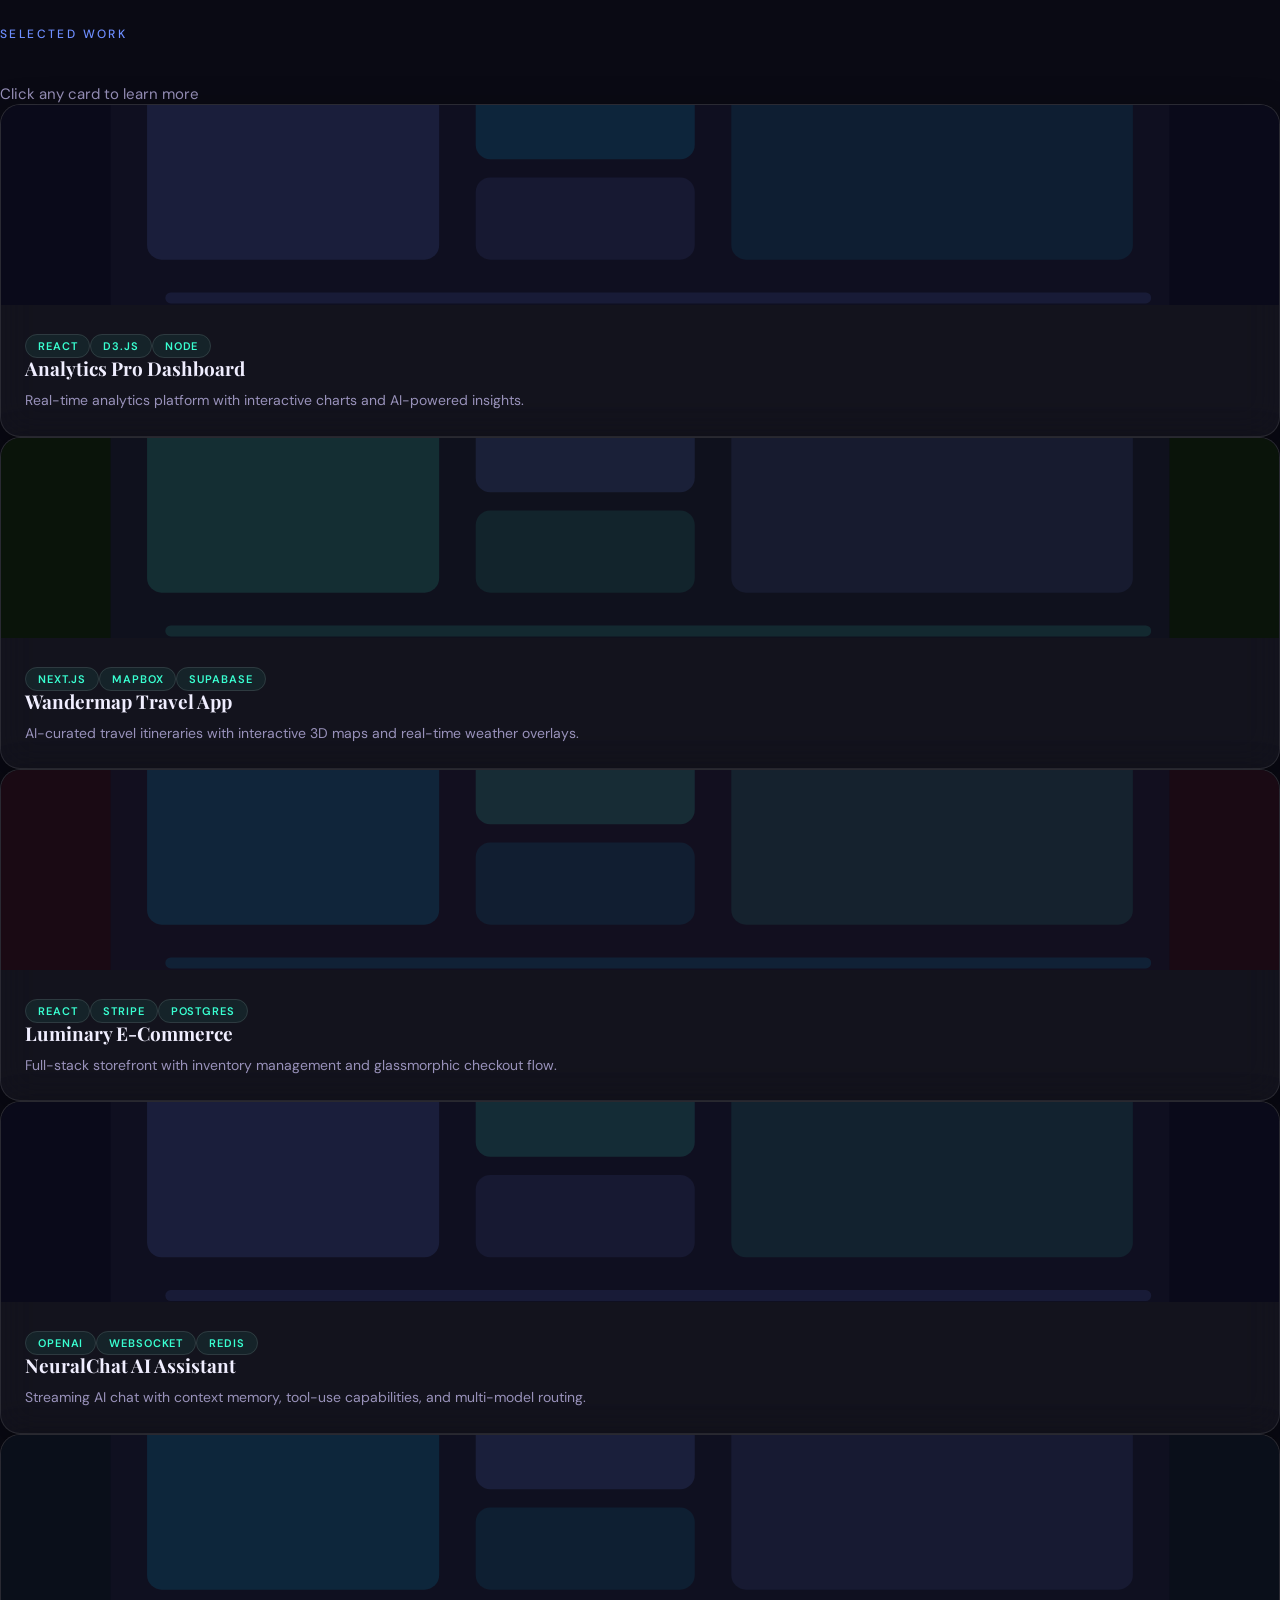
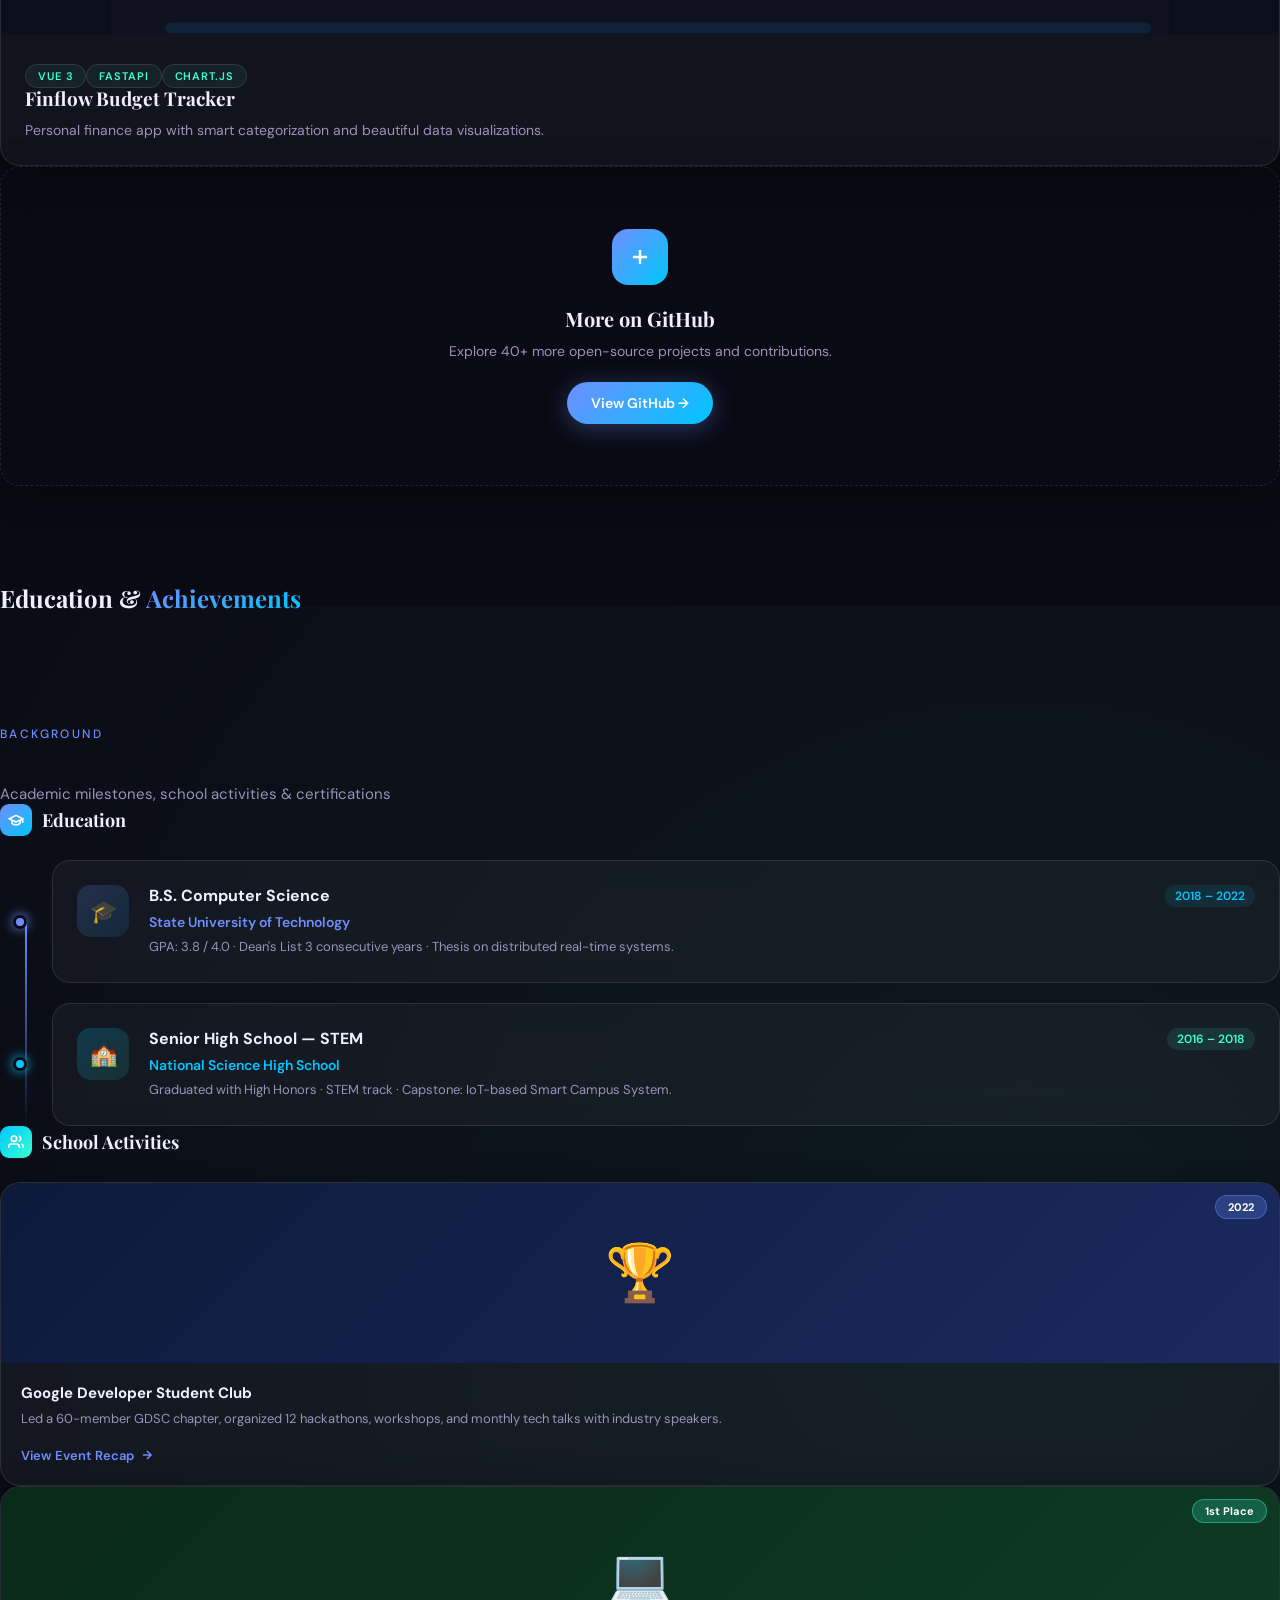
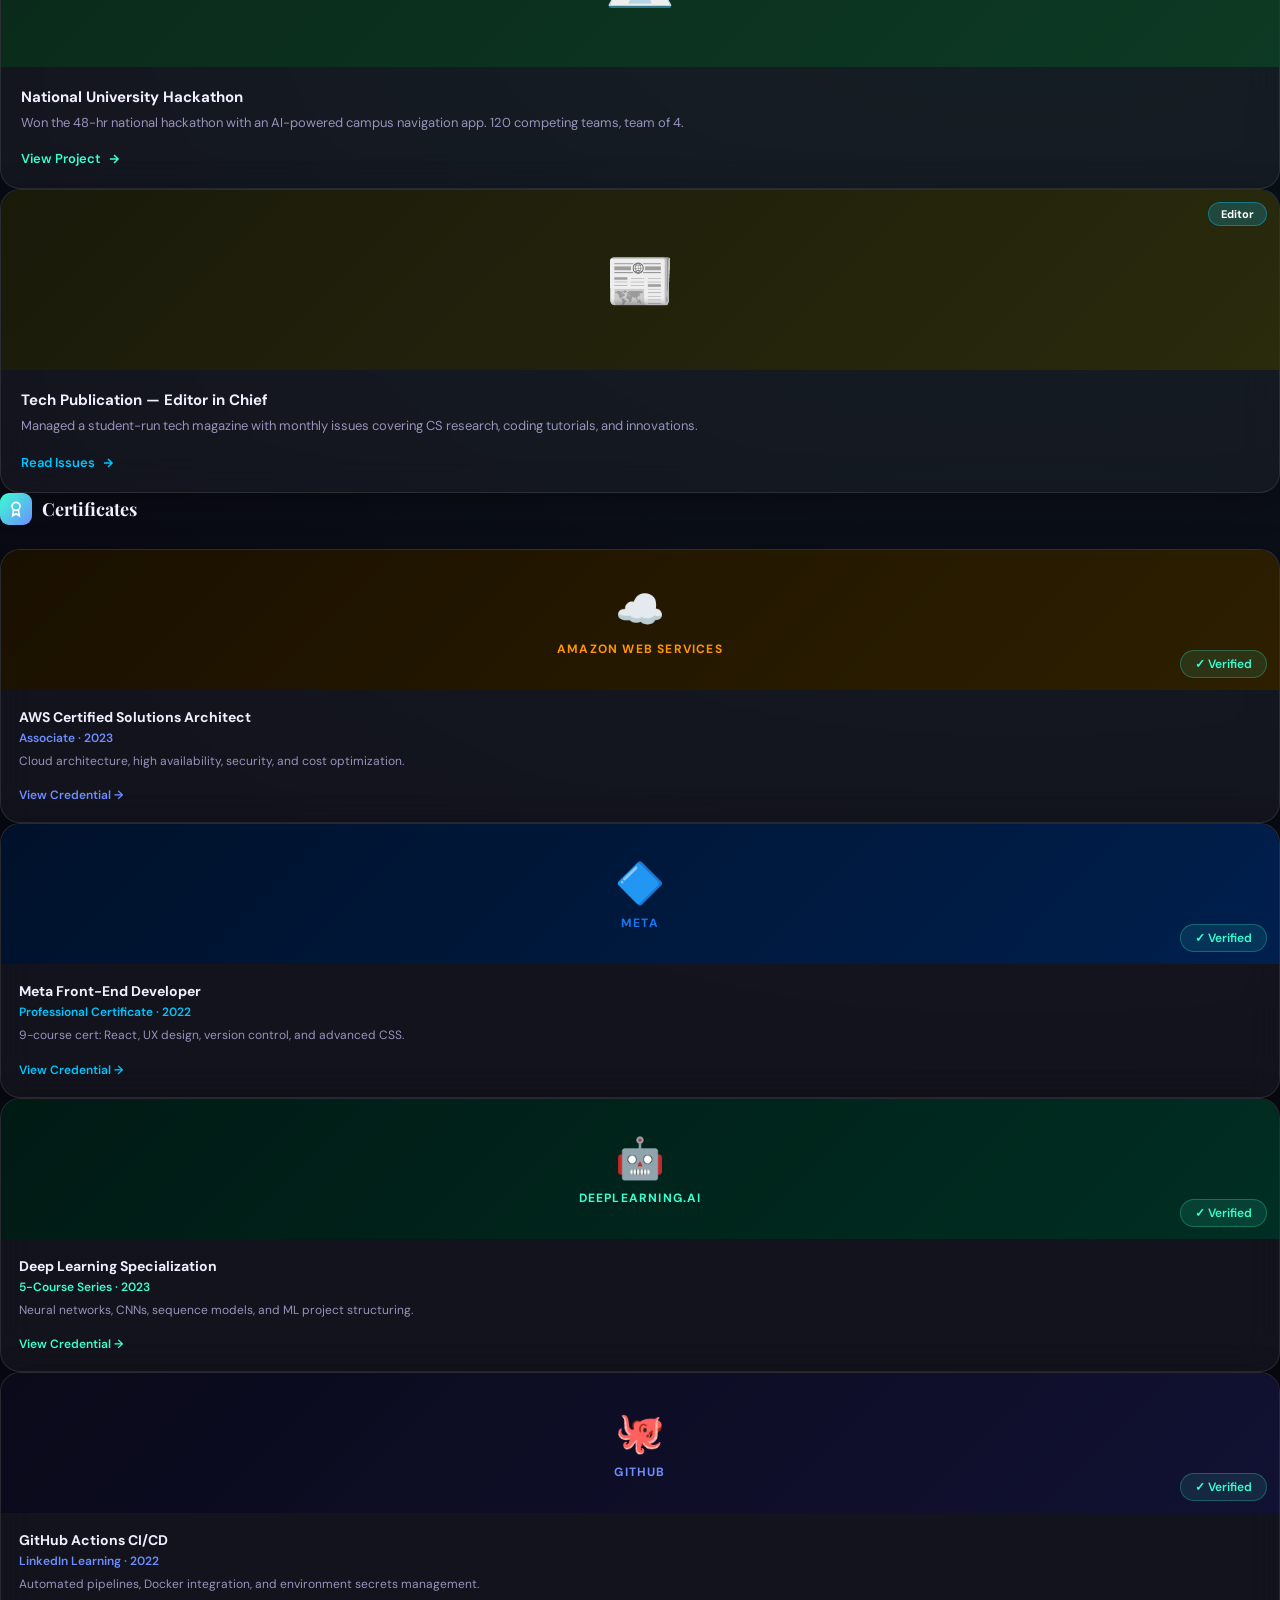
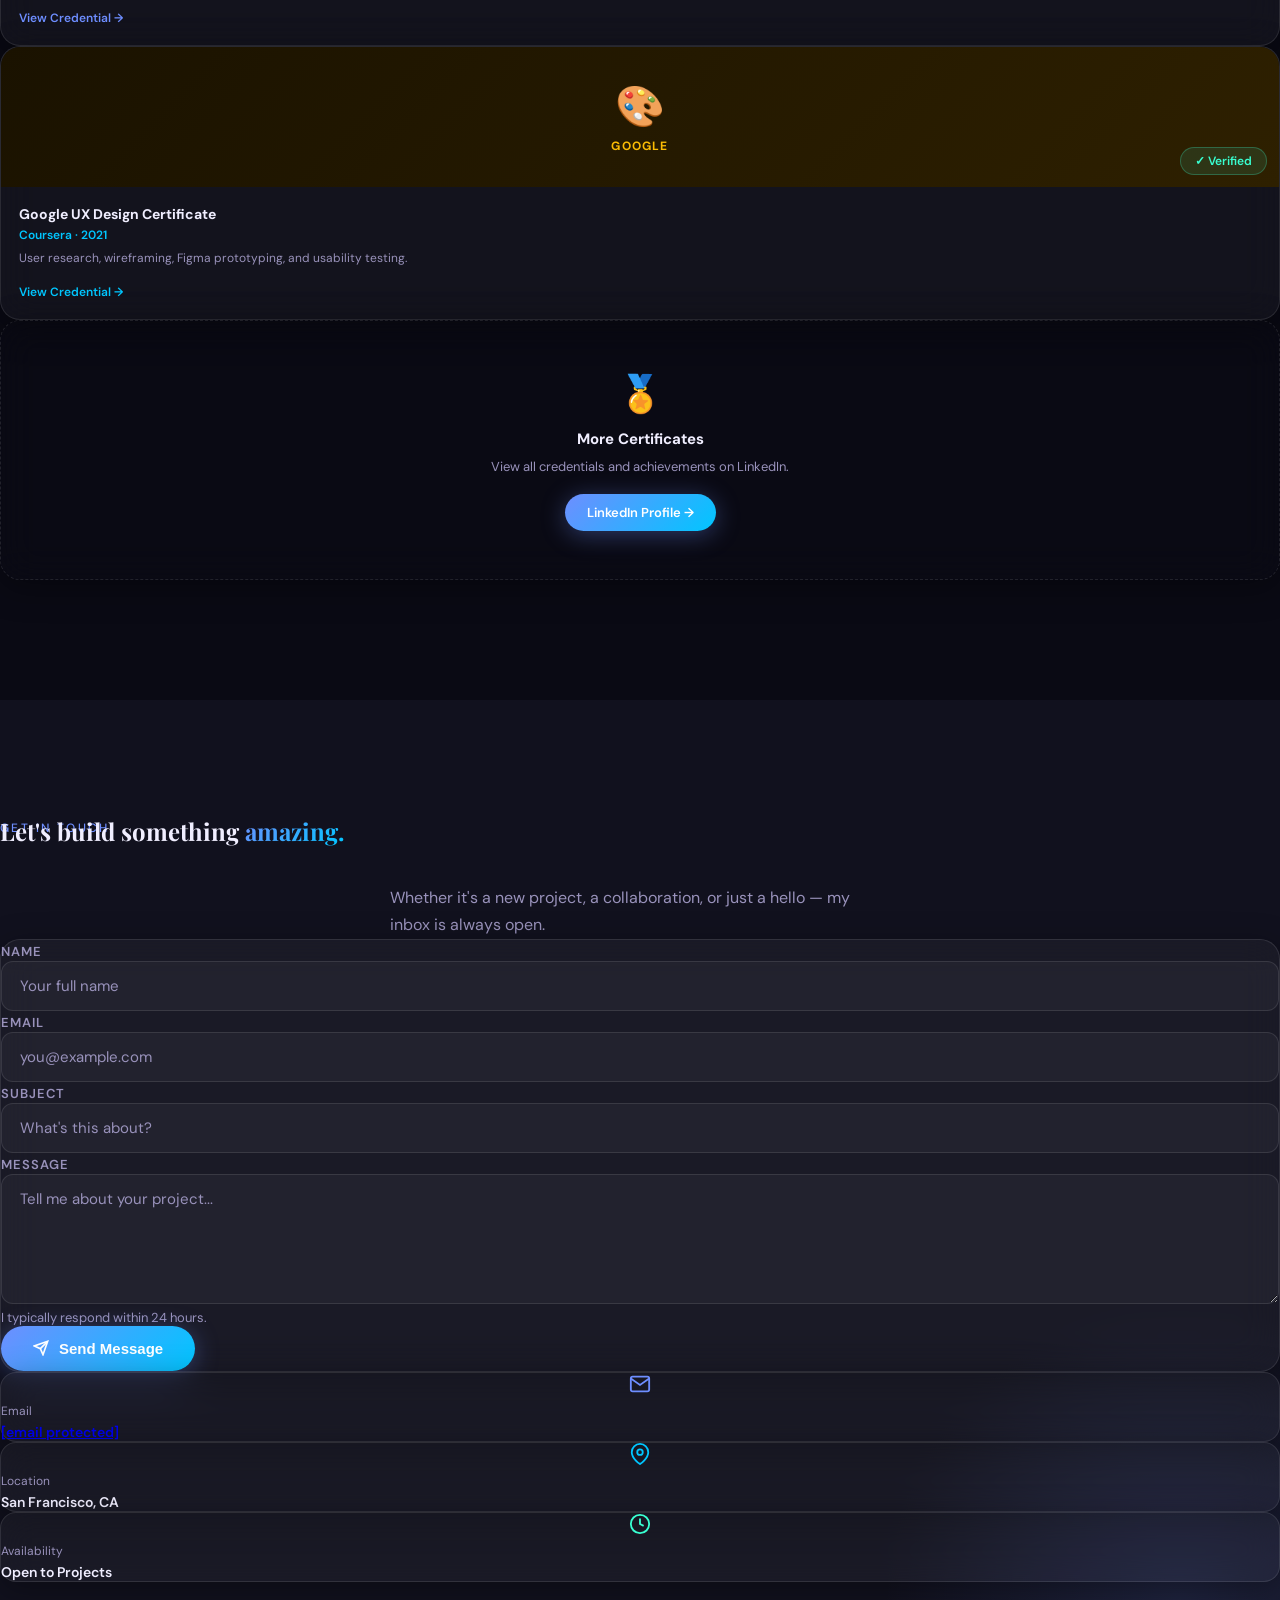
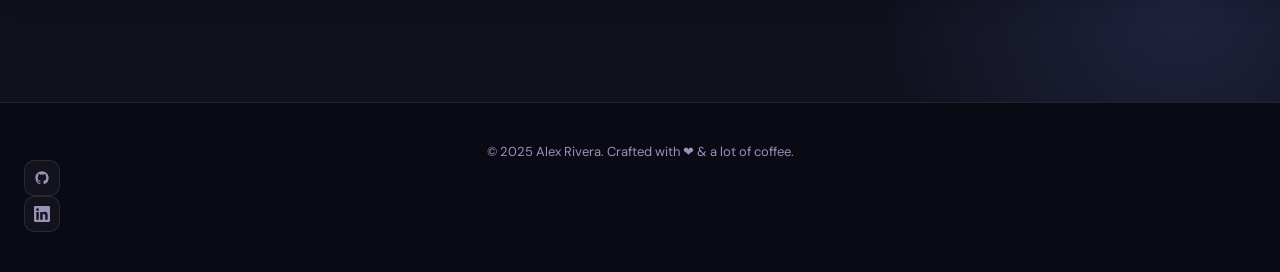
==== commit 9526b0d9: "back to the top button" ====
--- a/index.html
+++ b/index.html
@@ -207,6 +207,29 @@
       transition: transform 0.05s linear;
     }
 
+
+    /* ===== BACK TO TOP ===== */
+    #back-to-top {
+      position: fixed; bottom: 32px; right: 32px; z-index: 400;
+      width: 48px; height: 48px; border-radius: 50%;
+      background: linear-gradient(135deg, var(--accent-a), var(--accent-b));
+      border: none; cursor: pointer; color: #fff;
+      display: flex; align-items: center; justify-content: center;
+      box-shadow: 0 4px 24px rgba(110,142,255,0.45);
+      opacity: 0; transform: translateY(16px) scale(0.85);
+      transition: opacity 0.3s, transform 0.3s cubic-bezier(.22,1,.36,1);
+      pointer-events: none;
+    }
+    #back-to-top.visible {
+      opacity: 1; transform: translateY(0) scale(1);
+      pointer-events: all;
+    }
+    #back-to-top:hover {
+      transform: translateY(-4px) scale(1.1);
+      box-shadow: 0 8px 32px rgba(110,142,255,0.6);
+    }
+    #back-to-top:active { transform: scale(0.95); }
+
     @media (max-width: 640px) { .orb { display: none; } }
 
     /* === MODAL === */
@@ -880,6 +903,14 @@
   function runScrollEffects() {
     ticking = false;
     var docH = document.documentElement.scrollHeight - window.innerHeight;
+
+
+    // Back to top visibility
+    var btt = document.getElementById('back-to-top');
+    if (btt) {
+      if (scrollY > 400) btt.classList.add('visible');
+      else btt.classList.remove('visible');
+    }
 
     // 1. Progress bar
     var pct = docH > 0 ? (scrollY / docH) * 100 : 0;
@@ -1193,5 +1224,11 @@
 
 })();
 </script>
+<!-- BACK TO TOP -->
+<button id="back-to-top" aria-label="Back to top" onclick="window.scrollTo({top:0,behavior:'smooth'})">
+  <svg width="20" height="20" viewBox="0 0 24 24" fill="none" stroke="currentColor" stroke-width="2.5" stroke-linecap="round" stroke-linejoin="round">
+    <polyline points="18 15 12 9 6 15"/>
+  </svg>
+</button>
 </body>
 </html>
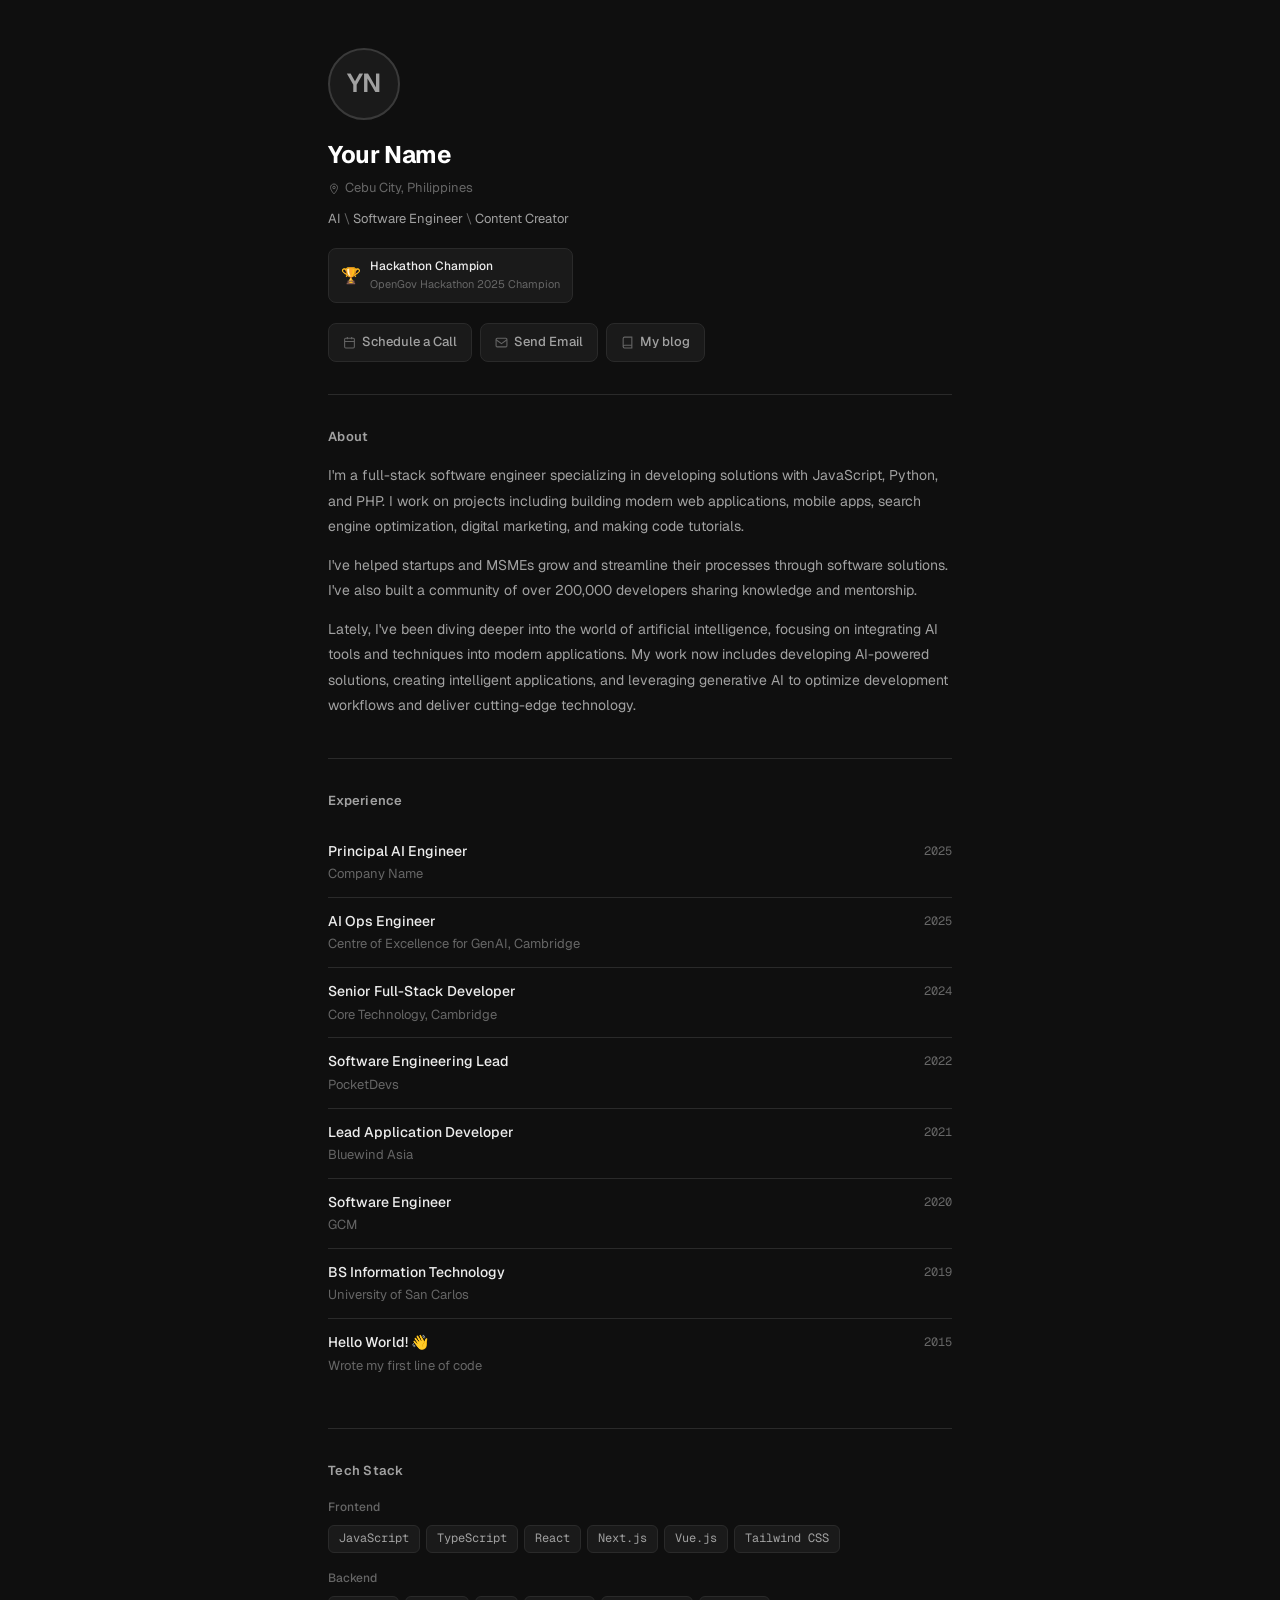
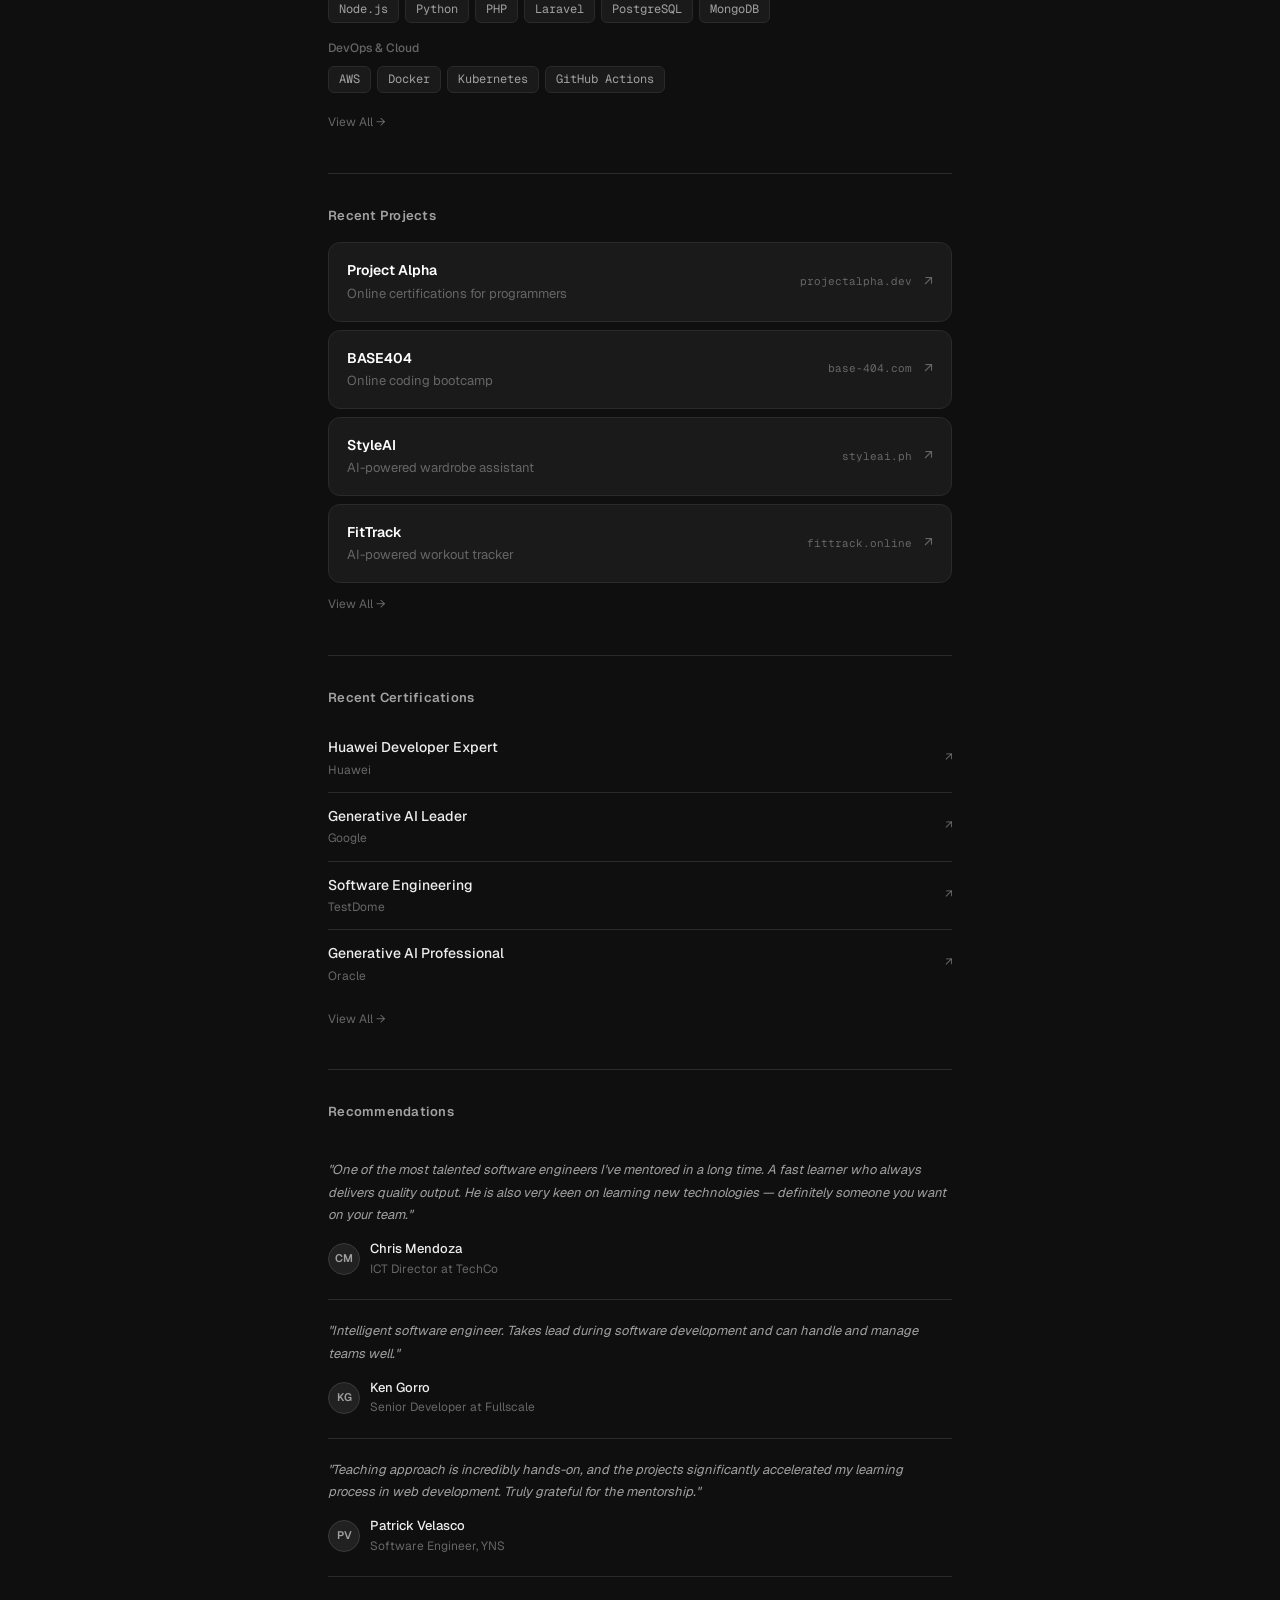
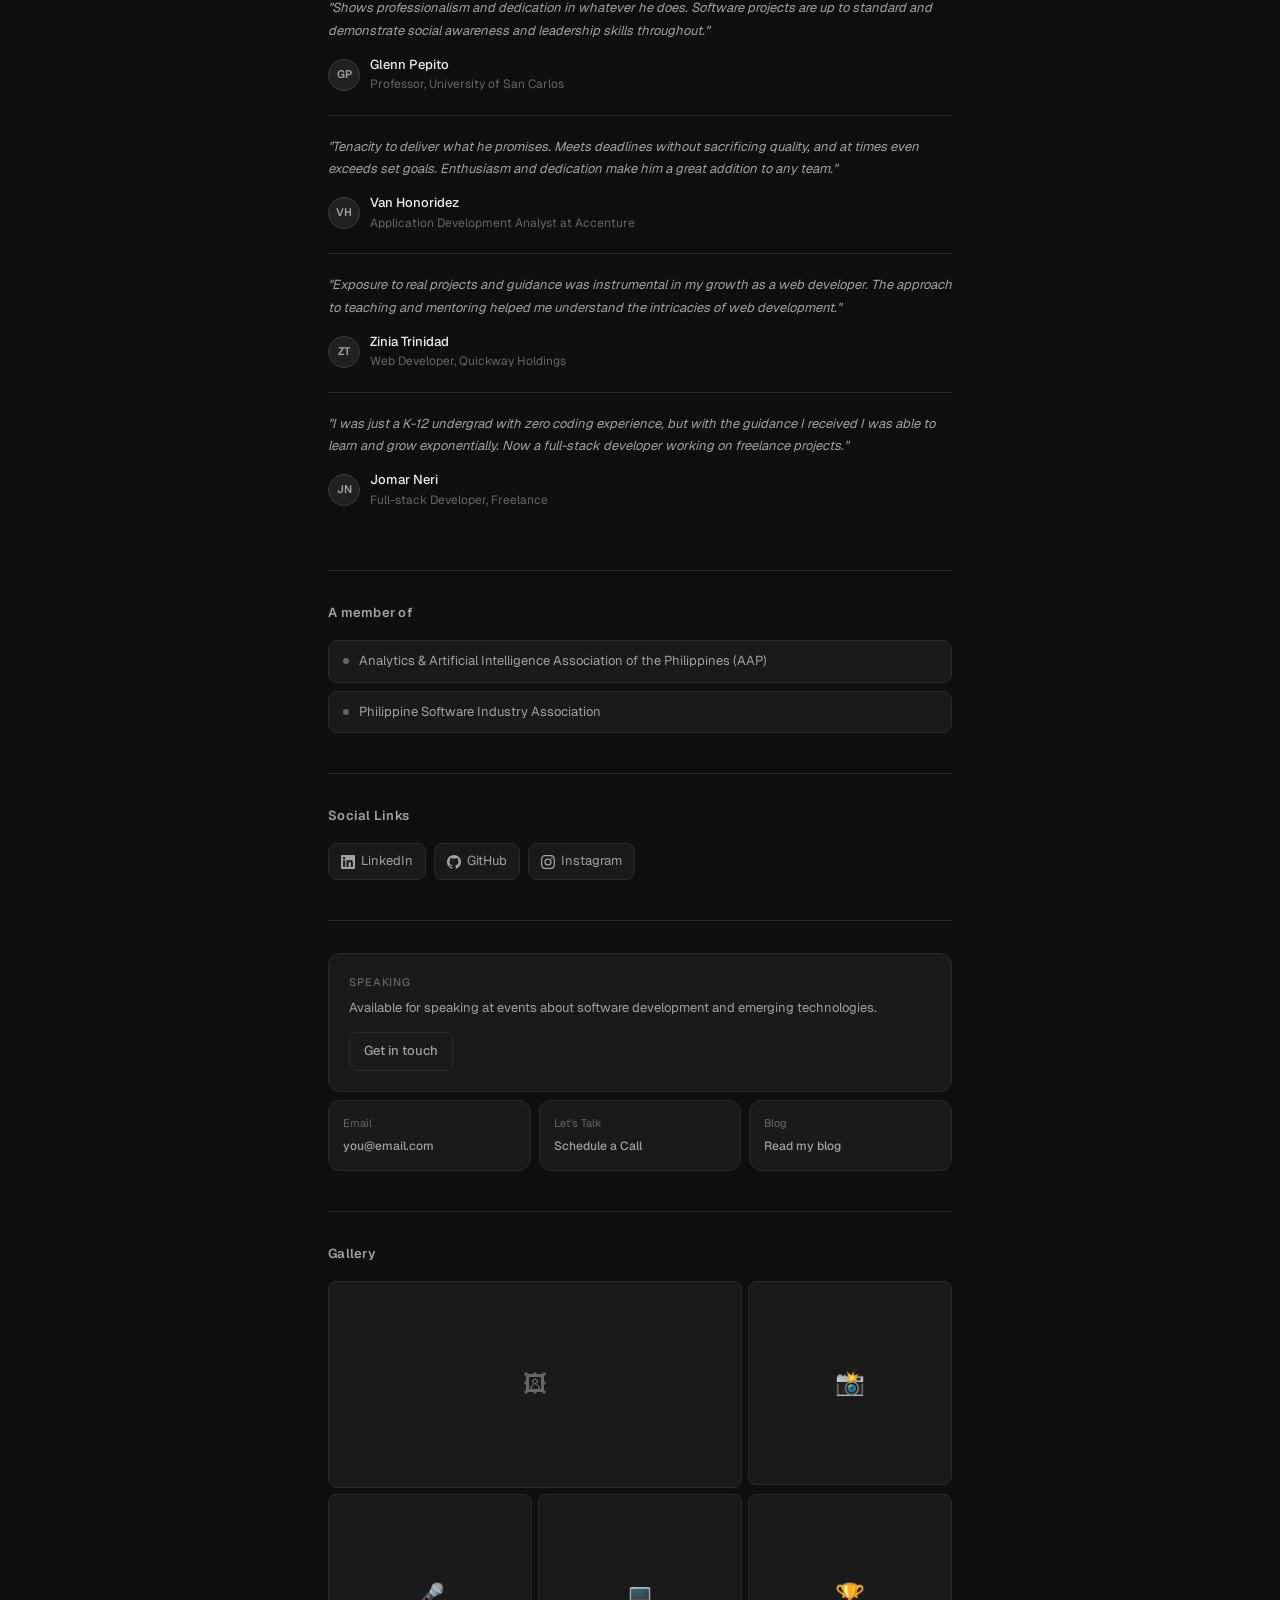
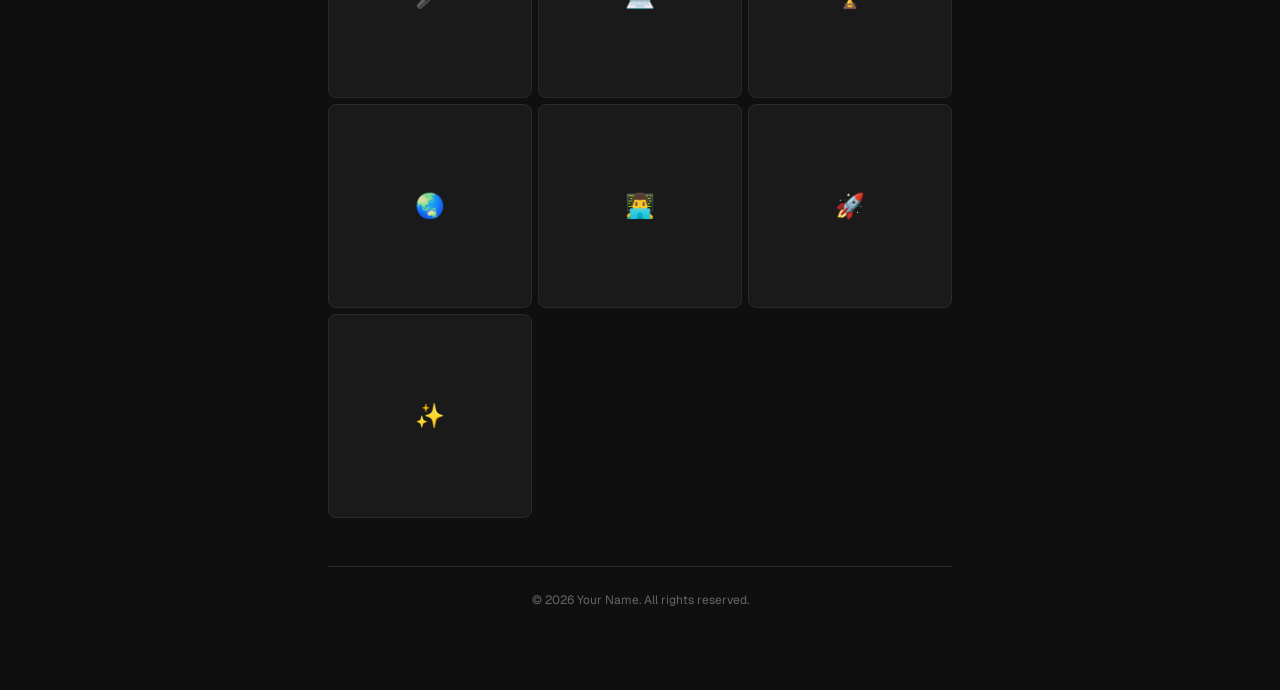
==== commit 990527e7: "Rename index1.html to index.html" ====
--- a/index.html
+++ b/index.html
@@ -1,1234 +1,337 @@
 <!DOCTYPE html>
-<html lang="en" class="scroll-smooth">
+<html lang="en">
 <head>
-  <meta charset="UTF-8" />
-  <meta name="viewport" content="width=device-width, initial-scale=1.0" />
-  <meta name="description" content="Personal portfolio of Alex Rivera — Full-Stack Developer & UI Designer crafting beautiful digital experiences." />
-  <meta name="keywords" content="portfolio, developer, designer, full-stack, UI/UX" />
-  <meta name="author" content="Alex Rivera" />
-  <meta property="og:title" content="Alex Rivera — Developer & Designer" />
-  <meta property="og:description" content="Personal portfolio showcasing projects, skills, and creative work." />
-  <meta property="og:type" content="website" />
-  <title>Alex Rivera — Developer & Designer</title>
-  <link rel="preconnect" href="https://fonts.googleapis.com" />
-  <link rel="preconnect" href="https://fonts.gstatic.com" crossorigin />
-  <link href="https://fonts.googleapis.com/css2?family=Playfair+Display:wght@400;700;900&family=DM+Sans:wght@300;400;500&display=swap" rel="stylesheet" />
-  <script src="https://cdn.tailwindcss.com"></script>
-  <style>
-    :root {
-      --bg-primary: #0a0a14;
-      --bg-secondary: #11111e;
-      --glass-bg: rgba(255,255,255,0.04);
-      --glass-border: rgba(255,255,255,0.10);
-      --glass-shadow: rgba(0,0,0,0.35);
-      --accent-a: #6e8eff;
-      --accent-b: #00c6ff;
-      --accent-c: #39ffd1;
-      --text-primary: #f0eeff;
-      --text-secondary: #9992bb;
-      --nav-blur: rgba(10,10,20,0.75);
-    }
-    html.light {
-      --bg-primary: #eef1ff;
-      --bg-secondary: #e2e7ff;
-      --glass-bg: rgba(255,255,255,0.60);
-      --glass-border: rgba(110,142,255,0.20);
-      --glass-shadow: rgba(80,100,200,0.10);
-      --text-primary: #111827;
-      --text-secondary: #4b5563;
-      --nav-blur: rgba(238,241,255,0.85);
-    }
-    *, *::before, *::after { box-sizing: border-box; margin: 0; }
-    html { background: var(--bg-primary); transition: background 0.4s; }
-    body { font-family: 'DM Sans', sans-serif; background: var(--bg-primary); color: var(--text-primary); overflow-x: hidden; transition: background 0.4s, color 0.4s; }
-    h1, h2, h3 { font-family: 'Playfair Display', serif; }
-    ::-webkit-scrollbar { width: 6px; }
-    ::-webkit-scrollbar-track { background: var(--bg-primary); }
-    ::-webkit-scrollbar-thumb { background: var(--accent-a); border-radius: 3px; }
-
-    .glass { background: var(--glass-bg); border: 1px solid var(--glass-border); box-shadow: 0 8px 32px var(--glass-shadow); backdrop-filter: blur(18px); -webkit-backdrop-filter: blur(18px); border-radius: 20px; transition: background 0.4s, border 0.4s; }
-    .glass:hover { border-color: var(--accent-a); }
-
-    nav { background: var(--nav-blur); backdrop-filter: blur(20px); -webkit-backdrop-filter: blur(20px); border-bottom: 1px solid var(--glass-border); position: fixed; top: 0; left: 0; right: 0; z-index: 100; transition: background 0.4s; }
-
-    .hero-mesh { position: absolute; inset: 0; z-index: 0; background: var(--bg-primary); overflow: hidden; }
-    .orb { position: absolute; border-radius: 50%; filter: blur(90px); opacity: 0.35; animation: drift 12s ease-in-out infinite; will-change: transform; }
-    .orb-1 { width: 480px; height: 480px; background: #3a5cff; top: -100px; left: -80px; animation-delay: 0s; }
-    .orb-2 { width: 400px; height: 400px; background: #00b4d8; top: 40%; right: -60px; animation-delay: -4s; }
-    .orb-3 { width: 320px; height: 320px; background: #00ffd5; bottom: -60px; left: 35%; animation-delay: -8s; }
-    @keyframes drift { 0%,100% { transform: translate(0,0) scale(1); } 33% { transform: translate(30px,-40px) scale(1.05); } 66% { transform: translate(-20px,25px) scale(0.95); } }
-
-    .cursor { display: inline-block; width: 3px; height: 1.1em; background: var(--accent-a); margin-left: 2px; vertical-align: text-bottom; animation: blink 0.8s step-end infinite; }
-    @keyframes blink { 0%,100%{opacity:1} 50%{opacity:0} }
-
-    .reveal { opacity: 1; transform: translateY(0); transition: opacity 0.7s ease, transform 0.7s ease; }
-    
-    .stagger-1 { transition-delay: 0.10s; } .stagger-2 { transition-delay: 0.20s; } .stagger-3 { transition-delay: 0.30s; } .stagger-4 { transition-delay: 0.40s; } .stagger-5 { transition-delay: 0.50s; }
-
-    .toggle-btn { width: 52px; height: 28px; border-radius: 14px; background: var(--accent-a); position: relative; cursor: pointer; border: none; outline: none; transition: background 0.3s; }
-    .toggle-thumb { position: absolute; top: 4px; left: 4px; width: 20px; height: 20px; border-radius: 50%; background: #fff; transition: transform 0.3s; }
-    .light .toggle-thumb { transform: translateX(24px); }
-
-    .form-input { background: var(--glass-bg); border: 1px solid var(--glass-border); color: var(--text-primary); border-radius: 12px; padding: 14px 18px; width: 100%; font-family: 'DM Sans', sans-serif; font-size: 15px; outline: none; transition: border-color 0.25s, box-shadow 0.25s; resize: vertical; }
-    .form-input::placeholder { color: var(--text-secondary); }
-    .form-input:focus { border-color: var(--accent-a); box-shadow: 0 0 0 3px rgba(110,142,255,0.18); }
-
-    .grad-text { background: linear-gradient(135deg, var(--accent-a) 0%, var(--accent-b) 100%); -webkit-background-clip: text; -webkit-text-fill-color: transparent; background-clip: text; }
-    .section-label { font-family: 'DM Sans', sans-serif; font-size: 12px; letter-spacing: 0.2em; text-transform: uppercase; color: var(--accent-a); font-weight: 500; }
-
-    .nav-link { color: var(--text-secondary); text-decoration: none; font-size: 14px; font-weight: 500; position: relative; padding-bottom: 2px; transition: color 0.2s; }
-    .nav-link::after { content:''; position:absolute; bottom:0; left:0; right:0; height:1.5px; background:var(--accent-a); transform:scaleX(0); transform-origin:left; transition:transform 0.25s; }
-    .nav-link:hover { color: var(--text-primary); }
-    .nav-link:hover::after { transform: scaleX(1); }
-
-    .noise::before { content:''; position:fixed; inset:0; z-index:200; pointer-events:none; background-image:url("data:image/svg+xml,%3Csvg viewBox='0 0 200 200' xmlns='http://www.w3.org/2000/svg'%3E%3Cfilter id='n'%3E%3CfeTurbulence type='fractalNoise' baseFrequency='0.75' numOctaves='4' stitchTiles='stitch'/%3E%3C/filter%3E%3Crect width='100%25' height='100%25' filter='url(%23n)' opacity='0.035'/%3E%3C/svg%3E"); opacity:0.4; }
-
-    .cta-btn { display: inline-flex; align-items: center; gap: 10px; padding: 14px 32px; border-radius: 50px; background: linear-gradient(135deg, var(--accent-a), var(--accent-b)); color: #fff; font-weight: 600; font-size: 15px; text-decoration: none; border: none; cursor: pointer; transition: transform 0.2s, box-shadow 0.2s; box-shadow: 0 4px 24px rgba(110,142,255,0.35); }
-    .cta-btn:hover { transform: translateY(-2px); box-shadow: 0 8px 32px rgba(110,142,255,0.5); }
-    .cta-btn-outline { display: inline-flex; align-items: center; gap: 10px; padding: 13px 30px; border-radius: 50px; border: 1.5px solid var(--accent-a); color: var(--accent-a); background: transparent; font-weight: 600; font-size: 15px; text-decoration: none; cursor: pointer; transition: background 0.2s, color 0.2s; }
-    .cta-btn-outline:hover { background: var(--accent-a); color: #fff; }
-
-    .tag { font-size: 11px; font-weight: 600; letter-spacing: 0.08em; text-transform: uppercase; padding: 4px 12px; border-radius: 20px; border: 1px solid var(--glass-border); color: var(--accent-c); background: rgba(57,255,209,0.07); }
-
-    .avatar-ring { position: relative; display: inline-block; border-radius: 50%; padding: 4px; background: linear-gradient(135deg, var(--accent-a), var(--accent-b)); }
-    .avatar-ring img { border-radius: 50%; display: block; }
-
-    .social-icon { width: 42px; height: 42px; display: flex; align-items: center; justify-content: center; border-radius: 12px; border: 1px solid var(--glass-border); background: var(--glass-bg); color: var(--text-secondary); text-decoration: none; transition: color 0.2s, border-color 0.2s, background 0.2s; backdrop-filter: blur(8px); }
-    .social-icon:hover { color: var(--accent-a); border-color: var(--accent-a); background: rgba(110,142,255,0.1); }
-
-    .project-card { transition: transform 0.35s cubic-bezier(.22,1,.36,1), box-shadow 0.35s; cursor: pointer; }
-    .project-card:hover { transform: translateY(-10px) scale(1.01); box-shadow: 0 24px 64px rgba(110,142,255,0.22); }
-    .project-card:hover .proj-overlay { opacity: 1; }
-    .proj-overlay { opacity: 0; transition: opacity 0.3s; }
-    .proj-img { width: 100%; height: 200px; object-fit: cover; border-radius: 14px 14px 0 0; }
-
-    /* ===== MARQUEE ===== */
-    .marquee-section { padding: 120px 0; background: var(--bg-secondary); position: relative; overflow: hidden; }
-    .marquee-fade-l { position: absolute; top: 0; left: 0; width: 180px; height: 100%; background: linear-gradient(to right, var(--bg-secondary), transparent); z-index: 10; pointer-events: none; }
-    .marquee-fade-r { position: absolute; top: 0; right: 0; width: 180px; height: 100%; background: linear-gradient(to left, var(--bg-secondary), transparent); z-index: 10; pointer-events: none; }
-
-    .mq-row { overflow: hidden; width: 100%; margin-bottom: 18px; }
-    .mq-inner { display: flex; gap: 16px; width: max-content; will-change: transform; }
-    .mq-inner.ltr  { animation: mq-ltr  30s linear infinite; }
-    .mq-inner.rtl  { animation: mq-rtl  24s linear infinite; }
-    .mq-inner.slow { animation: mq-slow 44s linear infinite; }
-    .mq-row:hover .mq-inner { animation-play-state: paused; }
-
-    @keyframes mq-ltr  { from { transform: translateX(0);    } to { transform: translateX(-50%); } }
-    @keyframes mq-rtl  { from { transform: translateX(-50%); } to { transform: translateX(0);    } }
-    @keyframes mq-slow { from { transform: translateX(0);    } to { transform: translateX(-50%); } }
-
-    .skill-pill { display: inline-flex; align-items: center; gap: 10px; padding: 11px 22px; border-radius: 50px; white-space: nowrap; background: var(--glass-bg); border: 1px solid var(--glass-border); backdrop-filter: blur(14px); font-size: 14px; font-weight: 500; color: var(--text-primary); transition: border-color 0.25s, background 0.25s, transform 0.2s; user-select: none; }
-    .skill-pill:hover { border-color: var(--accent-a); background: rgba(110,142,255,0.10); transform: scale(1.06); }
-    .pill-icon { font-size: 17px; line-height: 1; }
-
-
-    /* ===== PARALLAX & SCROLL FX ===== */
-
-    /* Scroll progress bar */
-    #scroll-progress {
-      position: fixed; top: 0; left: 0; height: 3px; width: 0%;
-      background: linear-gradient(90deg, var(--accent-a), var(--accent-b), var(--accent-c));
-      z-index: 9999; transition: width 0.05s linear;
-      box-shadow: 0 0 8px var(--accent-a);
-    }
-
-    /* Hero zoom layer — scales down as you scroll */
-    #hero-zoom {
-      position: absolute; inset: 0; z-index: 0;
-      transform-origin: center center;
-      will-change: transform;
-    }
-
-    /* Parallax depth layers */
-    .px-layer { will-change: transform; }
-
-    /* Section entrance — slides + fades from below */
-    .px-section-title {
-      opacity: 0;
-      transform: translateY(60px);
-      transition: opacity 0.9s cubic-bezier(.22,1,.36,1), transform 0.9s cubic-bezier(.22,1,.36,1);
-    }
-    .px-section-title.in-view { opacity: 1; transform: translateY(0); }
-
-    /* Cards tilt on mouse move */
-    .tilt-card { transform-style: preserve-3d; transition: transform 0.1s ease-out; }
-
-    /* Sticky section zoom panels */
-    .zoom-panel {
-      position: relative;
-      overflow: hidden;
-    }
-    .zoom-panel-inner {
-      will-change: transform;
-      transform-origin: center center;
-    }
-
-    /* Floating depth badges parallax */
-    .depth-badge { will-change: transform; }
-
-    /* Section divider wave */
-    .wave-divider {
-      position: relative; overflow: hidden;
-      height: 80px; margin-bottom: -2px;
-    }
-    .wave-divider svg { position: absolute; bottom: 0; width: 100%; }
-
-    /* Horizontal scroll text marquee  */
-    .scroll-text-row {
-      overflow: hidden; white-space: nowrap;
-      padding: 24px 0;
-      border-top: 1px solid var(--glass-border);
-      border-bottom: 1px solid var(--glass-border);
-      background: var(--bg-secondary);
-    }
-    .scroll-text-inner {
-      display: inline-block;
-      animation: scroll-text 18s linear infinite;
-      font-size: clamp(28px, 4vw, 52px);
-      font-family: 'Playfair Display', serif;
-      font-weight: 900;
-      color: transparent;
-      -webkit-text-stroke: 1px var(--glass-border);
-      letter-spacing: 0.04em;
-    }
-    .scroll-text-inner span { color: var(--accent-a); -webkit-text-stroke: 0; }
-    @keyframes scroll-text {
-      from { transform: translateX(0); }
-      to   { transform: translateX(-50%); }
-    }
-
-    /* Zoom-in on scroll for about image */
-    .about-img-wrap {
-      overflow: hidden; border-radius: 18px;
-    }
-    .about-img-wrap img {
-      will-change: transform;
-      transition: transform 0.05s linear;
-    }
-
-
-    /* ===== BACK TO TOP ===== */
-    #back-to-top {
-      position: fixed; bottom: 32px; right: 32px; z-index: 400;
-      width: 48px; height: 48px; border-radius: 50%;
-      background: linear-gradient(135deg, var(--accent-a), var(--accent-b));
-      border: none; cursor: pointer; color: #fff;
-      display: flex; align-items: center; justify-content: center;
-      box-shadow: 0 4px 24px rgba(110,142,255,0.45);
-      opacity: 0; transform: translateY(16px) scale(0.85);
-      transition: opacity 0.3s, transform 0.3s cubic-bezier(.22,1,.36,1);
-      pointer-events: none;
-    }
-    #back-to-top.visible {
-      opacity: 1; transform: translateY(0) scale(1);
-      pointer-events: all;
-    }
-    #back-to-top:hover {
-      transform: translateY(-4px) scale(1.1);
-      box-shadow: 0 8px 32px rgba(110,142,255,0.6);
-    }
-    #back-to-top:active { transform: scale(0.95); }
-
-    @media (max-width: 640px) { .orb { display: none; } }
-
-    /* === MODAL === */
-    .modal-backdrop {
-      position: fixed; inset: 0; z-index: 500;
-      background: rgba(0,0,0,0.72);
-      backdrop-filter: blur(8px);
-      -webkit-backdrop-filter: blur(8px);
-      display: flex; align-items: center; justify-content: center;
-      padding: 20px;
-      opacity: 0; pointer-events: none;
-      transition: opacity 0.3s;
-    }
-    .modal-backdrop.open { opacity: 1; pointer-events: all; }
-    .modal-box {
-      background: var(--bg-secondary);
-      border: 1px solid var(--glass-border);
-      border-radius: 24px;
-      box-shadow: 0 32px 80px rgba(0,0,0,0.5);
-      max-width: 680px; width: 100%;
-      max-height: 90vh; overflow-y: auto;
-      transform: translateY(32px) scale(0.97);
-      transition: transform 0.35s cubic-bezier(.22,1,.36,1);
-    }
-    .modal-backdrop.open .modal-box { transform: translateY(0) scale(1); }
-    .modal-box::-webkit-scrollbar { width: 4px; }
-    .modal-box::-webkit-scrollbar-thumb { background: var(--accent-a); border-radius: 2px; }
-    .modal-img {
-      width: 100%; height: 240px; object-fit: cover;
-      border-radius: 22px 22px 0 0;
-    }
-    .modal-body { padding: 32px; }
-    .modal-close {
-      position: absolute; top: 16px; right: 16px;
-      width: 36px; height: 36px; border-radius: 50%;
-      background: rgba(0,0,0,0.5); border: 1px solid var(--glass-border);
-      color: var(--text-primary); cursor: pointer;
-      display: flex; align-items: center; justify-content: center;
-      font-size: 18px; transition: background 0.2s;
-      backdrop-filter: blur(8px);
-    }
-    .modal-close:hover { background: rgba(110,142,255,0.3); }
-    .modal-feature {
-      display: flex; align-items: flex-start; gap: 12px;
-      padding: 12px 0; border-bottom: 1px solid var(--glass-border);
-    }
-    .modal-feature:last-child { border-bottom: none; }
-    .modal-feat-icon {
-      width: 32px; height: 32px; border-radius: 8px; flex-shrink: 0;
-      background: linear-gradient(135deg,var(--accent-a),var(--accent-b));
-      display: flex; align-items: center; justify-content: center;
-      font-size: 14px;
-    }
-
-    /* === EDUCATION / CERTIFICATES === */
-    .edu-card {
-      display: flex; gap: 20px; align-items: flex-start;
-      padding: 24px; border-radius: 18px;
-      background: var(--glass-bg);
-      border: 1px solid var(--glass-border);
-      backdrop-filter: blur(14px);
-      transition: border-color 0.25s, transform 0.25s;
-    }
-    .edu-card:hover { border-color: var(--accent-a); transform: translateY(-3px); }
-    .edu-icon {
-      width: 52px; height: 52px; border-radius: 14px; flex-shrink: 0;
-      display: flex; align-items: center; justify-content: center;
-      font-size: 22px;
-    }
-    .cert-badge {
-      display: inline-flex; align-items: center; gap: 6px;
-      padding: 5px 14px; border-radius: 20px; font-size: 12px; font-weight: 600;
-      background: rgba(57,255,209,0.10); border: 1px solid rgba(57,255,209,0.25);
-      color: var(--accent-c);
-    }
-
-    .activity-card { transition: transform 0.3s cubic-bezier(.22,1,.36,1), box-shadow 0.3s; }
-    .activity-card:hover { transform: translateY(-6px); box-shadow: 0 20px 48px rgba(110,142,255,0.2); }
-    .cert-card { transition: transform 0.3s cubic-bezier(.22,1,.36,1), box-shadow 0.3s; }
-    .cert-card:hover { transform: translateY(-6px); box-shadow: 0 20px 48px rgba(57,255,209,0.15); }
-
-    .timeline-line {
-      position: absolute; left: 25px; top: 60px; bottom: 0;
-      width: 2px; background: linear-gradient(to bottom, var(--accent-a), transparent);
-    }
-
-  </style>
+<meta charset="UTF-8"/>
+<meta name="viewport" content="width=device-width, initial-scale=1.0"/>
+<title>Your Name — Software Engineer</title>
+<link rel="preconnect" href="https://fonts.googleapis.com">
+<link href="https://fonts.googleapis.com/css2?family=Geist:wght@300;400;500;600;700&family=Geist+Mono:wght@300;400;500&display=swap" rel="stylesheet">
+<style>
+*,*::before,*::after{box-sizing:border-box;margin:0;padding:0}
+html{scroll-behavior:smooth}
+:root{
+  --bg:#0f0f0f;
+  --bg-card:#1a1a1a;
+  --bg-hover:#212121;
+  --border:#2a2a2a;
+  --border-hl:#3a3a3a;
+  --text:#ededed;
+  --text-2:#a1a1a1;
+  --text-3:#666;
+  --white:#ffffff;
+  --r:8px;
+  --r-md:12px;
+  --r-lg:16px;
+  --max:672px;
+  --font:'Geist',-apple-system,BlinkMacSystemFont,sans-serif;
+  --mono:'Geist Mono','SF Mono',monospace;
+}
+body{background:var(--bg);color:var(--text);font-family:var(--font);font-size:14px;line-height:1.6;-webkit-font-smoothing:antialiased}
+a{color:inherit;text-decoration:none}
+img{display:block;max-width:100%}
+
+.page{max-width:var(--max);margin:0 auto;padding:48px 24px 80px}
+
+/* PROFILE */
+.avatar{width:72px;height:72px;border-radius:50%;background:var(--bg-card);border:2px solid var(--border-hl);display:flex;align-items:center;justify-content:center;font-size:26px;font-weight:600;color:var(--text-2);margin-bottom:16px;overflow:hidden}
+.name{font-size:24px;font-weight:700;color:var(--white);letter-spacing:-0.4px;margin-bottom:4px}
+.location{font-size:13px;color:var(--text-3);display:flex;align-items:center;gap:5px;margin-bottom:10px}
+.roles{font-size:13px;color:var(--text-2);margin-bottom:18px}
+.roles span+span::before{content:' \\ ';color:var(--text-3)}
+
+.award{display:inline-flex;align-items:center;gap:9px;background:var(--bg-card);border:1px solid var(--border);border-radius:var(--r);padding:8px 12px;margin-bottom:20px;transition:border-color .15s}
+.award:hover{border-color:var(--border-hl)}
+.award-body{display:flex;flex-direction:column}
+.award-title{font-size:12px;font-weight:500;color:var(--text)}
+.award-sub{font-size:11px;color:var(--text-3)}
+
+.cta{display:flex;gap:8px;flex-wrap:wrap}
+.btn{display:inline-flex;align-items:center;gap:6px;padding:8px 14px;border-radius:var(--r);font-size:13px;font-weight:500;font-family:var(--font);background:var(--bg-card);border:1px solid var(--border);color:var(--text-2);cursor:pointer;transition:background .15s,border-color .15s,color .15s}
+.btn:hover{background:var(--bg-hover);border-color:var(--border-hl);color:var(--text)}
+.btn svg{width:13px;height:13px;opacity:.55;flex-shrink:0}
+
+.hr{height:1px;background:var(--border);margin:32px 0}
+
+.sec{margin-bottom:40px}
+.sec-title{font-size:13px;font-weight:600;color:var(--text-2);letter-spacing:.02em;margin-bottom:16px}
+
+/* ABOUT */
+.about{font-size:14px;color:var(--text-2);line-height:1.8}
+.about p+p{margin-top:14px}
+
+/* TIMELINE */
+.tl-item{display:grid;grid-template-columns:1fr auto;gap:8px;align-items:start;padding:12px 0;border-bottom:1px solid var(--border)}
+.tl-item:last-child{border-bottom:none}
+.tl-role{font-size:14px;font-weight:500;color:var(--text)}
+.tl-company{font-size:13px;color:var(--text-3);margin-top:2px}
+.tl-year{font-family:var(--mono);font-size:12px;color:var(--text-3);white-space:nowrap;padding-top:2px}
+
+/* TECH STACK */
+.stack-label{font-size:12px;color:var(--text-3);font-weight:500;margin-bottom:8px}
+.tags{display:flex;flex-wrap:wrap;gap:6px;margin-bottom:16px}
+.tag{font-size:12px;font-family:var(--mono);color:var(--text-2);background:var(--bg-card);border:1px solid var(--border);border-radius:6px;padding:3px 10px;transition:border-color .15s,color .15s}
+.tag:hover{border-color:var(--border-hl);color:var(--text)}
+.view-all{display:inline-flex;align-items:center;gap:4px;font-size:12px;color:var(--text-3);margin-top:4px;transition:color .15s}
+.view-all:hover{color:var(--text-2)}
+
+/* PROJECTS */
+.proj-list{display:flex;flex-direction:column;gap:8px}
+.proj{display:flex;align-items:center;justify-content:space-between;gap:12px;background:var(--bg-card);border:1px solid var(--border);border-radius:var(--r-md);padding:16px 18px;transition:background .15s,border-color .15s}
+.proj:hover{background:var(--bg-hover);border-color:var(--border-hl)}
+.proj-info{flex:1;min-width:0}
+.proj-name{font-size:14px;font-weight:600;color:var(--white);margin-bottom:2px}
+.proj-desc{font-size:13px;color:var(--text-3)}
+.proj-url{font-family:var(--mono);font-size:11px;color:var(--text-3);flex-shrink:0}
+.proj-arr{color:var(--text-3);font-size:14px;flex-shrink:0}
+
+/* CERTS */
+.cert-item{display:flex;align-items:center;justify-content:space-between;padding:12px 0;border-bottom:1px solid var(--border);transition:opacity .15s}
+.cert-item:last-child{border-bottom:none}
+.cert-item:hover{opacity:.7}
+.cert-name{font-size:14px;font-weight:500;color:var(--text)}
+.cert-issuer{font-size:12px;color:var(--text-3);margin-top:2px}
+.cert-arr{font-size:12px;color:var(--text-3)}
+
+/* RECOS */
+.reco{padding:20px 0;border-bottom:1px solid var(--border)}
+.reco:last-child{border-bottom:none}
+.reco-q{font-size:13px;color:var(--text-2);line-height:1.75;font-style:italic;margin-bottom:12px}
+.reco-p{display:flex;align-items:center;gap:10px}
+.reco-av{width:32px;height:32px;border-radius:50%;background:var(--bg-hover);border:1px solid var(--border-hl);display:flex;align-items:center;justify-content:center;font-size:11px;font-weight:600;color:var(--text-2);flex-shrink:0}
+.reco-name{font-size:13px;font-weight:500;color:var(--text)}
+.reco-role{font-size:12px;color:var(--text-3)}
+
+/* MEMBERSHIPS */
+.mem-item{display:flex;align-items:center;gap:10px;font-size:13px;color:var(--text-2);padding:10px 14px;background:var(--bg-card);border:1px solid var(--border);border-radius:var(--r);margin-bottom:8px;transition:border-color .15s}
+.mem-item:hover{border-color:var(--border-hl)}
+.mem-dot{width:6px;height:6px;border-radius:50%;background:var(--text-3);flex-shrink:0}
+
+/* SOCIAL */
+.social-row{display:flex;gap:8px;flex-wrap:wrap}
+.soc{display:inline-flex;align-items:center;gap:6px;font-size:13px;color:var(--text-2);background:var(--bg-card);border:1px solid var(--border);border-radius:var(--r);padding:7px 12px;transition:background .15s,border-color .15s,color .15s}
+.soc:hover{background:var(--bg-hover);border-color:var(--border-hl);color:var(--text)}
+.soc svg{width:14px;height:14px}
+
+/* SPEAKING */
+.speak-card{background:var(--bg-card);border:1px solid var(--border);border-radius:var(--r-md);padding:20px;margin-bottom:8px}
+.speak-lbl{font-size:11px;text-transform:uppercase;letter-spacing:.08em;color:var(--text-3);font-weight:500;margin-bottom:6px}
+.speak-txt{font-size:13px;color:var(--text-2);margin-bottom:14px}
+
+.contact-row{display:grid;grid-template-columns:repeat(3,1fr);gap:8px}
+.cc{display:flex;flex-direction:column;background:var(--bg-card);border:1px solid var(--border);border-radius:var(--r-md);padding:14px;transition:background .15s,border-color .15s}
+.cc:hover{background:var(--bg-hover);border-color:var(--border-hl)}
+.cc-lbl{font-size:11px;color:var(--text-3);margin-bottom:4px}
+.cc-val{font-size:12px;color:var(--text-2);font-weight:500}
+
+/* GALLERY */
+.gallery{display:grid;grid-template-columns:repeat(3,1fr);gap:6px;margin-top:12px}
+.gi{aspect-ratio:1;border-radius:var(--r);background:var(--bg-card);border:1px solid var(--border);overflow:hidden;display:flex;align-items:center;justify-content:center;color:var(--text-3);font-size:24px}
+.gi:nth-child(1){grid-column:span 2;aspect-ratio:2/1}
+
+/* FOOTER */
+.footer{margin-top:48px;padding-top:24px;border-top:1px solid var(--border);font-size:12px;color:var(--text-3);text-align:center}
+
+@media(max-width:520px){
+  .contact-row{grid-template-columns:1fr 1fr}
+  .gallery{grid-template-columns:repeat(2,1fr)}
+  .gi:nth-child(1){grid-column:span 2}
+}
+</style>
 </head>
-<body class="noise">
-<div id="scroll-progress"></div>
-<script>
-  // Ensure all .reveal elements are visible immediately (iframe-safe fallback)
-  (function() {
-    function showAll() {
-      var els = document.querySelectorAll('.reveal, .hidden-init');
-      for (var i = 0; i < els.length; i++) {
-        els[i].style.opacity = '1';
-        els[i].style.transform = 'translateY(0)';
-      }
-    }
-    if (document.readyState === 'loading') {
-      document.addEventListener('DOMContentLoaded', showAll);
-    } else {
-      showAll();
-    }
-    // Also try after fonts/images load
-    window.addEventListener('load', showAll);
-    // And after a short delay as final safety net
-    setTimeout(showAll, 300);
-  })();
-</script>
-
-<!-- NAV -->
-<nav aria-label="Main navigation">
-  <div class="max-w-6xl mx-auto px-6 py-4 flex items-center justify-between">
-    <a href="#hero" style="font-family:'Playfair Display',serif;font-size:22px;font-weight:900;color:var(--text-primary);text-decoration:none;">A<span class="grad-text">R</span></a>
-    <div class="hidden md:flex items-center gap-8">
-      <a href="#about"    class="nav-link">About</a>
-      <a href="#skills"   class="nav-link">Skills</a>
-      <a href="#projects" class="nav-link">Projects</a>
-      <a href="#contact"  class="nav-link">Contact</a>
+<body>
+<div class="page">
+
+<!-- PROFILE -->
+<div style="margin-bottom:32px">
+  <div class="avatar">YN</div>
+  <div class="name">Your Name</div>
+  <div class="location">
+    <svg width="12" height="12" fill="none" stroke="currentColor" stroke-width="2" viewBox="0 0 24 24"><path d="M12 2C8.13 2 5 5.13 5 9c0 5.25 7 13 7 13s7-7.75 7-13c0-3.87-3.13-7-7-7z"/><circle cx="12" cy="9" r="2.5"/></svg>
+    Cebu City, Philippines
+  </div>
+  <div class="roles"><span>AI</span><span>Software Engineer</span><span>Content Creator</span></div>
+  <a href="#" class="award">
+    <span style="font-size:16px">🏆</span>
+    <div class="award-body">
+      <span class="award-title">Hackathon Champion</span>
+      <span class="award-sub">OpenGov Hackathon 2025 Champion</span>
     </div>
-    <div class="flex items-center gap-4">
-      <button class="toggle-btn" id="themeToggle" aria-label="Toggle theme"><div class="toggle-thumb"></div></button>
-      <button id="menuBtn" class="md:hidden p-2 rounded-lg" style="border:1px solid var(--glass-border);background:var(--glass-bg);color:var(--text-primary);" aria-label="Menu">
-        <svg width="20" height="20" viewBox="0 0 24 24" fill="none" stroke="currentColor" stroke-width="2"><line x1="3" y1="6" x2="21" y2="6"/><line x1="3" y1="12" x2="21" y2="12"/><line x1="3" y1="18" x2="21" y2="18"/></svg>
-      </button>
-    </div>
-  </div>
-  <div id="mobileMenu" class="md:hidden hidden px-6 pb-5 flex flex-col gap-4">
-    <a href="#about"    class="nav-link" onclick="closeMobile()">About</a>
-    <a href="#skills"   class="nav-link" onclick="closeMobile()">Skills</a>
-    <a href="#projects" class="nav-link" onclick="closeMobile()">Projects</a>
-    <a href="#education" class="nav-link" onclick="closeMobile()">Education</a>
-    <a href="#contact"  class="nav-link" onclick="closeMobile()">Contact</a>
-  </div>
-</nav>
-
-<!-- HERO -->
-<section id="hero" style="min-height:100vh;position:relative;display:flex;align-items:center;padding-top:80px;">
-  <div id="hero-zoom"><div class="hero-mesh">
-    <div class="orb orb-1"></div>
-    <div class="orb orb-2"></div>
-    <div class="orb orb-3"></div>
-  </div></div>
-  <div style="position:absolute;inset:0;z-index:1;background-image:linear-gradient(rgba(110,142,255,0.04) 1px,transparent 1px),linear-gradient(90deg,rgba(110,142,255,0.04) 1px,transparent 1px);background-size:48px 48px;pointer-events:none;"></div>
-  <div class="max-w-6xl mx-auto px-6 py-24 relative z-10 w-full">
-    <div class="flex flex-col lg:flex-row items-center gap-16">
-      <div class="flex-1 text-center lg:text-left">
-        <p class="section-label mb-4 reveal">✦ Available for opportunities</p>
-        <h1 class="text-5xl md:text-7xl font-black mb-6 reveal stagger-1" style="line-height:1.08;">
-          Crafting digital<br/><span class="grad-text">experiences</span><br/>that matter.
-        </h1>
-        <p class="text-lg mb-10 reveal stagger-2 max-w-xl mx-auto lg:mx-0" style="color:var(--text-secondary);line-height:1.7;">
-          Hi, I'm <strong style="color:var(--text-primary);">Alex Rivera</strong> — a full-stack developer &amp; UI designer who turns complex ideas into elegant, performant products.<span class="cursor"></span>
-        </p>
-        <div class="flex flex-wrap gap-4 justify-center lg:justify-start reveal stagger-3">
-          <a href="#projects" class="cta-btn"><svg width="16" height="16" viewBox="0 0 24 24" fill="none" stroke="currentColor" stroke-width="2.5"><path d="M5 3l14 9-14 9V3z"/></svg>See My Work</a>
-          <a href="#contact" class="cta-btn-outline">Get in Touch</a>
-        </div>
-        <div class="flex gap-3 mt-10 justify-center lg:justify-start reveal stagger-4">
-          <a href="#" class="social-icon" aria-label="GitHub"><svg width="18" height="18" viewBox="0 0 24 24" fill="currentColor"><path d="M12 2C6.477 2 2 6.484 2 12.017c0 4.425 2.865 8.18 6.839 9.504.5.092.682-.217.682-.483 0-.237-.008-.868-.013-1.703-2.782.605-3.369-1.343-3.369-1.343-.454-1.158-1.11-1.466-1.11-1.466-.908-.62.069-.608.069-.608 1.003.07 1.531 1.032 1.531 1.032.892 1.53 2.341 1.088 2.91.832.092-.647.35-1.088.636-1.338-2.22-.253-4.555-1.113-4.555-4.951 0-1.093.39-1.988 1.029-2.688-.103-.253-.446-1.272.098-2.65 0 0 .84-.27 2.75 1.026A9.564 9.564 0 0112 6.844c.85.004 1.705.115 2.504.337 1.909-1.296 2.747-1.027 2.747-1.027.546 1.379.202 2.398.1 2.651.64.7 1.028 1.595 1.028 2.688 0 3.848-2.339 4.695-4.566 4.943.359.309.678.92.678 1.855 0 1.338-.012 2.419-.012 2.747 0 .268.18.58.688.482A10.019 10.019 0 0022 12.017C22 6.484 17.522 2 12 2z"/></svg></a>
-          <a href="#" class="social-icon" aria-label="LinkedIn"><svg width="18" height="18" viewBox="0 0 24 24" fill="currentColor"><path d="M20.447 20.452h-3.554v-5.569c0-1.328-.027-3.037-1.852-3.037-1.853 0-2.136 1.445-2.136 2.939v5.667H9.351V9h3.414v1.561h.046c.477-.9 1.637-1.85 3.37-1.85 3.601 0 4.267 2.37 4.267 5.455v6.286zM5.337 7.433a2.062 2.062 0 01-2.063-2.065 2.064 2.064 0 112.063 2.065zm1.782 13.019H3.555V9h3.564v11.452zM22.225 0H1.771C.792 0 0 .774 0 1.729v20.542C0 23.227.792 24 1.771 24h20.451C23.2 24 24 23.227 24 22.271V1.729C24 .774 23.2 0 22.222 0h.003z"/></svg></a>
-          <a href="#" class="social-icon" aria-label="Twitter"><svg width="16" height="16" viewBox="0 0 24 24" fill="currentColor"><path d="M18.244 2.25h3.308l-7.227 8.26 8.502 11.24H16.17l-5.214-6.817L4.99 21.75H1.68l7.73-8.835L1.254 2.25H8.08l4.713 6.231zm-1.161 17.52h1.833L7.084 4.126H5.117z"/></svg></a>
-          <a href="#" class="social-icon" aria-label="Dribbble"><svg width="18" height="18" viewBox="0 0 24 24" fill="currentColor"><path d="M12 24C5.385 24 0 18.615 0 12S5.385 0 12 0s12 5.385 12 12-5.385 12-12 12zm10.12-10.358c-.35-.11-3.17-.953-6.384-.438 1.34 3.684 1.887 6.684 1.992 7.308 2.3-1.555 3.936-4.02 4.395-6.87zm-6.115 7.808c-.153-.9-.75-4.032-2.19-7.77l-.066.02c-5.79 2.015-7.86 6.017-8.04 6.404 1.73 1.35 3.92 2.166 6.29 2.166 1.42 0 2.77-.29 4-.816zm-11.62-2.073c.232-.4 3.045-5.055 8.332-6.765.135-.045.27-.084.405-.12-.26-.585-.54-1.167-.832-1.74C7.17 11.775 2.206 11.71 1.756 11.7l-.004.312c0 2.633.998 5.037 2.634 6.855zm-2.42-8.955c.46.008 4.683.026 9.477-1.248-1.698-3.018-3.53-5.558-3.8-5.928-2.868 1.35-5.01 3.99-5.676 7.17zM9.6 2.052c.282.38 2.145 2.914 3.822 6 3.645-1.365 5.19-3.44 5.373-3.702-1.81-1.61-4.19-2.586-6.795-2.586-.485 0-.962.037-1.4.088zm10.884 2.71c-.23.317-1.938 2.487-5.71 4.04.241.494.473.997.68 1.51.062.153.118.308.173.463 3.397-.43 6.777.257 7.12.332-.03-2.35-.88-4.51-2.263-6.346z"/></svg></a>
-        </div>
-      </div>
-      <div class="flex-shrink-0 reveal stagger-3">
-        <div style="position:relative;">
-          <div class="avatar-ring" style="width:280px;height:280px;box-shadow:0 0 80px rgba(110,142,255,0.3);">
-            <img src="https://i.pravatar.cc/280?img=12" alt="Alex Rivera" width="272" height="272" style="object-fit:cover;" loading="eager"/>
-          </div>
-          <div class="glass" style="position:absolute;bottom:-20px;left:-30px;padding:12px 16px;border-radius:16px;display:flex;align-items:center;gap:10px;">
-            <div style="width:36px;height:36px;border-radius:10px;background:linear-gradient(135deg,var(--accent-a),var(--accent-b));display:flex;align-items:center;justify-content:center;"><svg width="18" height="18" viewBox="0 0 24 24" fill="none" stroke="white" stroke-width="2.5"><polyline points="22 12 18 12 15 21 9 3 6 12 2 12"/></svg></div>
-            <div><div style="font-size:11px;color:var(--text-secondary);">Projects Done</div><div style="font-size:18px;font-weight:700;">48+</div></div>
-          </div>
-          <div class="glass" style="position:absolute;top:-10px;right:-30px;padding:12px 16px;border-radius:16px;display:flex;align-items:center;gap:10px;">
-            <div style="width:36px;height:36px;border-radius:10px;background:linear-gradient(135deg,var(--accent-b),var(--accent-c));display:flex;align-items:center;justify-content:center;"><svg width="18" height="18" viewBox="0 0 24 24" fill="none" stroke="white" stroke-width="2.5"><path d="M12 2l3.09 6.26L22 9.27l-5 4.87 1.18 6.88L12 17.77l-6.18 3.25L7 14.14 2 9.27l6.91-1.01L12 2z"/></svg></div>
-            <div><div style="font-size:11px;color:var(--text-secondary);">Years Exp.</div><div style="font-size:18px;font-weight:700;">6+</div></div>
-          </div>
-        </div>
-      </div>
-    </div>
-    <div class="flex justify-center mt-20 reveal stagger-5">
-      <a href="#about" style="display:flex;flex-direction:column;align-items:center;gap:8px;text-decoration:none;color:var(--text-secondary);">
-        <span style="font-size:12px;letter-spacing:0.1em;text-transform:uppercase;">Scroll</span>
-        <div style="width:1px;height:40px;background:linear-gradient(to bottom,var(--accent-a),transparent);"></div>
-      </a>
-    </div>
-  </div>
-</section>
-
-
-<!-- SCROLL TEXT DIVIDER -->
-<div class="scroll-text-row">
-  <div class="scroll-text-inner">
-    FULL-STACK DEVELOPER &nbsp;·&nbsp; <span>UI DESIGNER</span> &nbsp;·&nbsp; OPEN SOURCE &nbsp;·&nbsp; FULL-STACK DEVELOPER &nbsp;·&nbsp; <span>UI DESIGNER</span> &nbsp;·&nbsp; OPEN SOURCE &nbsp;·&nbsp; FULL-STACK DEVELOPER &nbsp;·&nbsp; <span>UI DESIGNER</span> &nbsp;·&nbsp; OPEN SOURCE &nbsp;·&nbsp;
-  </div>
-</div>
+  </a>
+  <div class="cta">
+    <a href="#" class="btn">
+      <svg viewBox="0 0 24 24" fill="none" stroke="currentColor" stroke-width="2"><rect x="3" y="4" width="18" height="18" rx="2"/><path d="M16 2v4M8 2v4M3 10h18"/></svg>
+      Schedule a Call
+    </a>
+    <a href="mailto:you@email.com" class="btn">
+      <svg viewBox="0 0 24 24" fill="none" stroke="currentColor" stroke-width="2"><rect x="2" y="4" width="20" height="16" rx="2"/><path d="m2 7 10 7 10-7"/></svg>
+      Send Email
+    </a>
+    <a href="#" class="btn">
+      <svg viewBox="0 0 24 24" fill="none" stroke="currentColor" stroke-width="2"><path d="M4 19.5A2.5 2.5 0 0 1 6.5 17H20"/><path d="M6.5 2H20v20H6.5A2.5 2.5 0 0 1 4 19.5v-15A2.5 2.5 0 0 1 6.5 2z"/></svg>
+      My blog
+    </a>
+  </div>
+</div>
+
+<div class="hr"></div>
 
 <!-- ABOUT -->
-<section id="about" style="padding:120px 0;position:relative;">
-  <div class="max-w-6xl mx-auto px-6">
-    <div class="flex flex-col lg:flex-row gap-16 items-center">
-      <div class="flex-shrink-0 reveal">
-        <div class="glass" style="padding:10px;border-radius:24px;max-width:360px;position:relative;">
-          <div class="about-img-wrap"><img id="about-img" src="https://images.unsplash.com/photo-1519389950473-47ba0277781c?w=720&q=80" alt="Developer workspace" width="360" height="440" style="object-fit:cover;border-radius:16px;width:100%;display:block;" loading="lazy"/></div>
-          <div class="glass" style="position:absolute;bottom:-24px;right:-24px;padding:16px 20px;border-radius:16px;">
-            <div style="font-size:28px;font-weight:800;">100<span class="grad-text">%</span></div>
-            <div style="font-size:12px;color:var(--text-secondary);">Client Satisfaction</div>
-          </div>
-        </div>
-      </div>
-      <div class="flex-1 reveal stagger-2">
-        <p class="section-label mb-4">About Me</p>
-        <h2 class="text-4xl md:text-5xl font-black px-section-title mb-6" style="line-height:1.1;">A developer who<br/><span class="grad-text">thinks in design.</span></h2>
-        <p class="mb-5" style="color:var(--text-secondary);line-height:1.8;font-size:16px;">I'm Alex Rivera, a passionate full-stack developer based in San Francisco with over 6 years of experience building products for the web. My work lives at the intersection of elegant code and thoughtful UX.</p>
-        <p class="mb-8" style="color:var(--text-secondary);line-height:1.8;font-size:16px;">I've worked with startups, agencies, and Fortune 500 companies — shipping everything from real-time dashboards to consumer mobile apps. I believe great software is invisible: it solves problems so elegantly that people forget the complexity behind it.</p>
-        <div class="flex flex-wrap gap-6 mb-10">
-          <div class="glass" style="padding:20px 28px;border-radius:16px;text-align:center;flex:1;min-width:100px;"><div style="font-size:32px;font-weight:800;" class="grad-text">48+</div><div style="font-size:12px;color:var(--text-secondary);">Projects</div></div>
-          <div class="glass" style="padding:20px 28px;border-radius:16px;text-align:center;flex:1;min-width:100px;"><div style="font-size:32px;font-weight:800;" class="grad-text">6+</div><div style="font-size:12px;color:var(--text-secondary);">Years</div></div>
-          <div class="glass" style="padding:20px 28px;border-radius:16px;text-align:center;flex:1;min-width:100px;"><div style="font-size:32px;font-weight:800;" class="grad-text">20+</div><div style="font-size:12px;color:var(--text-secondary);">Clients</div></div>
-        </div>
-        <a href="#contact" class="cta-btn">Let's Collaborate</a>
-      </div>
-    </div>
-  </div>
-</section>
-
-<!-- SKILLS MARQUEE -->
-<section id="skills" class="marquee-section">
-  <div class="marquee-fade-l"></div>
-  <div class="marquee-fade-r"></div>
-  <div style="position:absolute;inset:0;background-image:radial-gradient(circle at 20% 50%,rgba(110,142,255,0.07) 0%,transparent 50%),radial-gradient(circle at 80% 20%,rgba(0,198,255,0.05) 0%,transparent 50%);pointer-events:none;"></div>
-
-  <div class="max-w-6xl mx-auto px-6 relative z-10">
-    <div class="text-center mb-16 reveal">
-      <p class="section-label mb-4">What I Do</p>
-      <h2 class="text-4xl md:text-5xl font-black px-section-title">Skills &amp; <span class="grad-text">Expertise</span></h2>
-      <p style="color:var(--text-secondary);margin-top:12px;font-size:15px;">Technologies I work with every day</p>
-    </div>
-  </div>
-
-  <div class="mq-row"><div class="mq-inner ltr"  id="mq1"></div></div>
-  <div class="mq-row"><div class="mq-inner rtl"  id="mq2"></div></div>
-  <div class="mq-row"><div class="mq-inner slow" id="mq3"></div></div>
-
-  <div class="max-w-6xl mx-auto px-6 relative z-10 mt-20">
-    <div class="grid md:grid-cols-3 gap-6">
-      <div class="glass p-7 reveal stagger-1" style="border-radius:20px;">
-        <div style="width:48px;height:48px;border-radius:14px;background:linear-gradient(135deg,var(--accent-a),var(--accent-b));display:flex;align-items:center;justify-content:center;margin-bottom:16px;"><svg width="22" height="22" viewBox="0 0 24 24" fill="none" stroke="white" stroke-width="2.5"><polyline points="16 18 22 12 16 6"/><polyline points="8 6 2 12 8 18"/></svg></div>
-        <h3 style="font-size:17px;font-weight:700;margin-bottom:8px;">Frontend</h3>
-        <p style="font-size:13px;color:var(--text-secondary);line-height:1.7;">React, Next.js, TypeScript, Tailwind CSS, Three.js, Framer Motion, Storybook</p>
-      </div>
-      <div class="glass p-7 reveal stagger-2" style="border-radius:20px;">
-        <div style="width:48px;height:48px;border-radius:14px;background:linear-gradient(135deg,var(--accent-b),var(--accent-c));display:flex;align-items:center;justify-content:center;margin-bottom:16px;"><svg width="22" height="22" viewBox="0 0 24 24" fill="none" stroke="white" stroke-width="2.5"><ellipse cx="12" cy="5" rx="9" ry="3"/><path d="M21 12c0 1.66-4 3-9 3s-9-1.34-9-3"/><path d="M3 5v14c0 1.66 4 3 9 3s9-1.34 9-3V5"/></svg></div>
-        <h3 style="font-size:17px;font-weight:700;margin-bottom:8px;">Backend</h3>
-        <p style="font-size:13px;color:var(--text-secondary);line-height:1.7;">Node.js, Python, PostgreSQL, Redis, GraphQL, REST APIs, Prisma, FastAPI</p>
-      </div>
-      <div class="glass p-7 reveal stagger-3" style="border-radius:20px;">
-        <div style="width:48px;height:48px;border-radius:14px;background:linear-gradient(135deg,var(--accent-c),var(--accent-a));display:flex;align-items:center;justify-content:center;margin-bottom:16px;"><svg width="22" height="22" viewBox="0 0 24 24" fill="none" stroke="white" stroke-width="2.5"><rect x="2" y="3" width="20" height="14" rx="2"/><line x1="8" y1="21" x2="16" y2="21"/><line x1="12" y1="17" x2="12" y2="21"/></svg></div>
-        <h3 style="font-size:17px;font-weight:700;margin-bottom:8px;">DevOps &amp; Tools</h3>
-        <p style="font-size:13px;color:var(--text-secondary);line-height:1.7;">AWS, Docker, Vercel, GitHub Actions, Turborepo, Figma, Supabase, Stripe</p>
-      </div>
-    </div>
-  </div>
-</section>
+<div class="sec">
+  <div class="sec-title">About</div>
+  <div class="about">
+    <p>I'm a full-stack software engineer specializing in developing solutions with JavaScript, Python, and PHP. I work on projects including building modern web applications, mobile apps, search engine optimization, digital marketing, and making code tutorials.</p>
+    <p>I've helped startups and MSMEs grow and streamline their processes through software solutions. I've also built a community of over 200,000 developers sharing knowledge and mentorship.</p>
+    <p>Lately, I've been diving deeper into the world of artificial intelligence, focusing on integrating AI tools and techniques into modern applications. My work now includes developing AI-powered solutions, creating intelligent applications, and leveraging generative AI to optimize development workflows and deliver cutting-edge technology.</p>
+  </div>
+</div>
+
+<div class="hr"></div>
+
+<!-- EXPERIENCE -->
+<div class="sec">
+  <div class="sec-title">Experience</div>
+  <div>
+    <div class="tl-item"><div><div class="tl-role">Principal AI Engineer</div><div class="tl-company">Company Name</div></div><div class="tl-year">2025</div></div>
+    <div class="tl-item"><div><div class="tl-role">AI Ops Engineer</div><div class="tl-company">Centre of Excellence for GenAI, Cambridge</div></div><div class="tl-year">2025</div></div>
+    <div class="tl-item"><div><div class="tl-role">Senior Full-Stack Developer</div><div class="tl-company">Core Technology, Cambridge</div></div><div class="tl-year">2024</div></div>
+    <div class="tl-item"><div><div class="tl-role">Software Engineering Lead</div><div class="tl-company">PocketDevs</div></div><div class="tl-year">2022</div></div>
+    <div class="tl-item"><div><div class="tl-role">Lead Application Developer</div><div class="tl-company">Bluewind Asia</div></div><div class="tl-year">2021</div></div>
+    <div class="tl-item"><div><div class="tl-role">Software Engineer</div><div class="tl-company">GCM</div></div><div class="tl-year">2020</div></div>
+    <div class="tl-item"><div><div class="tl-role">BS Information Technology</div><div class="tl-company">University of San Carlos</div></div><div class="tl-year">2019</div></div>
+    <div class="tl-item"><div><div class="tl-role">Hello World! 👋</div><div class="tl-company">Wrote my first line of code</div></div><div class="tl-year">2015</div></div>
+  </div>
+</div>
+
+<div class="hr"></div>
+
+<!-- TECH STACK -->
+<div class="sec">
+  <div class="sec-title">Tech Stack</div>
+  <div class="stack-label">Frontend</div>
+  <div class="tags">
+    <span class="tag">JavaScript</span><span class="tag">TypeScript</span><span class="tag">React</span><span class="tag">Next.js</span><span class="tag">Vue.js</span><span class="tag">Tailwind CSS</span>
+  </div>
+  <div class="stack-label">Backend</div>
+  <div class="tags">
+    <span class="tag">Node.js</span><span class="tag">Python</span><span class="tag">PHP</span><span class="tag">Laravel</span><span class="tag">PostgreSQL</span><span class="tag">MongoDB</span>
+  </div>
+  <div class="stack-label">DevOps &amp; Cloud</div>
+  <div class="tags">
+    <span class="tag">AWS</span><span class="tag">Docker</span><span class="tag">Kubernetes</span><span class="tag">GitHub Actions</span>
+  </div>
+  <a href="#" class="view-all">View All →</a>
+</div>
+
+<div class="hr"></div>
 
 <!-- PROJECTS -->
-<section id="projects" style="padding:120px 0;position:relative;">
-  <div class="max-w-6xl mx-auto px-6">
-    <div class="text-center mb-16 reveal">
-      <p class="section-label mb-4">Selected Work</p>
-      <h2 class="text-4xl md:text-5xl font-black px-section-title">Recent <span class="grad-text">Projects</span></h2>
-      <p style="color:var(--text-secondary);margin-top:10px;font-size:15px;">Click any card to learn more</p>
-    </div>
-    <div class="grid md:grid-cols-2 lg:grid-cols-3 gap-8">
-
-      <article class="glass project-card reveal stagger-1" style="overflow:hidden;border-radius:20px;cursor:pointer;"
-        onclick="openModal(0)">
-        <div style="position:relative;overflow:hidden;">
-          <img class="proj-img" src="data:image/svg+xml,%3Csvg xmlns='http://www.w3.org/2000/svg' width='700' height='400' viewBox='0 0 700 400'%3E%3Crect width='700' height='400' fill='%230a0a1a'/%3E%3Crect x='60' y='60' width='580' height='280' rx='16' fill='%23111122' opacity='0.8'/%3E%3Crect x='80' y='80' width='540' height='32' rx='8' fill='%236e8eff' opacity='0.15'/%3E%3Ccircle cx='100' cy='96' r='7' fill='%23ff5f57'/%3E%3Ccircle cx='122' cy='96' r='7' fill='%23febc2e'/%3E%3Ccircle cx='144' cy='96' r='7' fill='%2328c840'/%3E%3Crect x='80' y='130' width='160' height='100' rx='8' fill='%236e8eff' opacity='0.12'/%3E%3Crect x='260' y='130' width='120' height='45' rx='8' fill='%2300c6ff' opacity='0.12'/%3E%3Crect x='260' y='185' width='120' height='45' rx='8' fill='%236e8eff' opacity='0.08'/%3E%3Crect x='400' y='130' width='220' height='100' rx='8' fill='%2300c6ff' opacity='0.08'/%3E%3Crect x='90' y='248' width='540' height='6' rx='3' fill='%236e8eff' opacity='0.1'/%3E%3Crect x='90' y='262' width='400' height='6' rx='3' fill='%23ffffff' opacity='0.07'/%3E%3Ctext x='350' y='340' text-anchor='middle' fill='%236e8eff' font-size='14' font-family='monospace' opacity='0.5'%3EAnalytics%20Dashboard%3C/text%3E%3C/svg%3E" alt="Analytics Dashboard" loading="lazy"/>
-          <div class="proj-overlay" style="position:absolute;inset:0;background:linear-gradient(135deg,rgba(110,142,255,0.88),rgba(0,198,255,0.7));display:flex;align-items:center;justify-content:center;">
-            <span style="color:#fff;font-weight:700;font-size:14px;letter-spacing:0.05em;">View Details →</span>
-          </div>
-        </div>
-        <div style="padding:24px;">
-          <div class="flex gap-2 mb-3 flex-wrap"><span class="tag">React</span><span class="tag">D3.js</span><span class="tag">Node</span></div>
-          <h3 style="font-size:19px;font-weight:700;margin-bottom:8px;">Analytics Pro Dashboard</h3>
-          <p style="font-size:14px;color:var(--text-secondary);line-height:1.6;">Real-time analytics platform with interactive charts and AI-powered insights.</p>
-        </div>
-      </article>
-
-      <article class="glass project-card reveal stagger-2" style="overflow:hidden;border-radius:20px;cursor:pointer;"
-        onclick="openModal(1)">
-        <div style="position:relative;overflow:hidden;">
-          <img class="proj-img" src="data:image/svg+xml,%3Csvg xmlns='http://www.w3.org/2000/svg' width='700' height='400' viewBox='0 0 700 400'%3E%3Crect width='700' height='400' fill='%230a140a'/%3E%3Crect x='60' y='60' width='580' height='280' rx='16' fill='%23111122' opacity='0.8'/%3E%3Crect x='80' y='80' width='540' height='32' rx='8' fill='%2339ffd1' opacity='0.15'/%3E%3Ccircle cx='100' cy='96' r='7' fill='%23ff5f57'/%3E%3Ccircle cx='122' cy='96' r='7' fill='%23febc2e'/%3E%3Ccircle cx='144' cy='96' r='7' fill='%2328c840'/%3E%3Crect x='80' y='130' width='160' height='100' rx='8' fill='%2339ffd1' opacity='0.12'/%3E%3Crect x='260' y='130' width='120' height='45' rx='8' fill='%236e8eff' opacity='0.12'/%3E%3Crect x='260' y='185' width='120' height='45' rx='8' fill='%2339ffd1' opacity='0.08'/%3E%3Crect x='400' y='130' width='220' height='100' rx='8' fill='%236e8eff' opacity='0.08'/%3E%3Crect x='90' y='248' width='540' height='6' rx='3' fill='%2339ffd1' opacity='0.1'/%3E%3Crect x='90' y='262' width='400' height='6' rx='3' fill='%23ffffff' opacity='0.07'/%3E%3Ctext x='350' y='340' text-anchor='middle' fill='%2339ffd1' font-size='14' font-family='monospace' opacity='0.5'%3ETravel%20App%3C/text%3E%3C/svg%3E" alt="Travel App" loading="lazy"/>
-          <div class="proj-overlay" style="position:absolute;inset:0;background:linear-gradient(135deg,rgba(57,255,209,0.82),rgba(110,142,255,0.7));display:flex;align-items:center;justify-content:center;">
-            <span style="color:#fff;font-weight:700;font-size:14px;letter-spacing:0.05em;">View Details →</span>
-          </div>
-        </div>
-        <div style="padding:24px;">
-          <div class="flex gap-2 mb-3 flex-wrap"><span class="tag">Next.js</span><span class="tag">Mapbox</span><span class="tag">Supabase</span></div>
-          <h3 style="font-size:19px;font-weight:700;margin-bottom:8px;">Wandermap Travel App</h3>
-          <p style="font-size:14px;color:var(--text-secondary);line-height:1.6;">AI-curated travel itineraries with interactive 3D maps and real-time weather overlays.</p>
-        </div>
-      </article>
-
-      <article class="glass project-card reveal stagger-3" style="overflow:hidden;border-radius:20px;cursor:pointer;"
-        onclick="openModal(2)">
-        <div style="position:relative;overflow:hidden;">
-          <img class="proj-img" src="data:image/svg+xml,%3Csvg xmlns='http://www.w3.org/2000/svg' width='700' height='400' viewBox='0 0 700 400'%3E%3Crect width='700' height='400' fill='%231a0a14'/%3E%3Crect x='60' y='60' width='580' height='280' rx='16' fill='%23111122' opacity='0.8'/%3E%3Crect x='80' y='80' width='540' height='32' rx='8' fill='%2300c6ff' opacity='0.15'/%3E%3Ccircle cx='100' cy='96' r='7' fill='%23ff5f57'/%3E%3Ccircle cx='122' cy='96' r='7' fill='%23febc2e'/%3E%3Ccircle cx='144' cy='96' r='7' fill='%2328c840'/%3E%3Crect x='80' y='130' width='160' height='100' rx='8' fill='%2300c6ff' opacity='0.12'/%3E%3Crect x='260' y='130' width='120' height='45' rx='8' fill='%2339ffd1' opacity='0.12'/%3E%3Crect x='260' y='185' width='120' height='45' rx='8' fill='%2300c6ff' opacity='0.08'/%3E%3Crect x='400' y='130' width='220' height='100' rx='8' fill='%2339ffd1' opacity='0.08'/%3E%3Crect x='90' y='248' width='540' height='6' rx='3' fill='%2300c6ff' opacity='0.1'/%3E%3Crect x='90' y='262' width='400' height='6' rx='3' fill='%23ffffff' opacity='0.07'/%3E%3Ctext x='350' y='340' text-anchor='middle' fill='%2300c6ff' font-size='14' font-family='monospace' opacity='0.5'%3EE-Commerce%3C/text%3E%3C/svg%3E" alt="E-Commerce" loading="lazy"/>
-          <div class="proj-overlay" style="position:absolute;inset:0;background:linear-gradient(135deg,rgba(0,198,255,0.85),rgba(57,255,209,0.65));display:flex;align-items:center;justify-content:center;">
-            <span style="color:#fff;font-weight:700;font-size:14px;letter-spacing:0.05em;">View Details →</span>
-          </div>
-        </div>
-        <div style="padding:24px;">
-          <div class="flex gap-2 mb-3 flex-wrap"><span class="tag">React</span><span class="tag">Stripe</span><span class="tag">Postgres</span></div>
-          <h3 style="font-size:19px;font-weight:700;margin-bottom:8px;">Luminary E-Commerce</h3>
-          <p style="font-size:14px;color:var(--text-secondary);line-height:1.6;">Full-stack storefront with inventory management and glassmorphic checkout flow.</p>
-        </div>
-      </article>
-
-      <article class="glass project-card reveal stagger-1" style="overflow:hidden;border-radius:20px;cursor:pointer;"
-        onclick="openModal(3)">
-        <div style="position:relative;overflow:hidden;">
-          <img class="proj-img" src="data:image/svg+xml,%3Csvg xmlns='http://www.w3.org/2000/svg' width='700' height='400' viewBox='0 0 700 400'%3E%3Crect width='700' height='400' fill='%230a0a1a'/%3E%3Crect x='60' y='60' width='580' height='280' rx='16' fill='%23111122' opacity='0.8'/%3E%3Crect x='80' y='80' width='540' height='32' rx='8' fill='%236e8eff' opacity='0.15'/%3E%3Ccircle cx='100' cy='96' r='7' fill='%23ff5f57'/%3E%3Ccircle cx='122' cy='96' r='7' fill='%23febc2e'/%3E%3Ccircle cx='144' cy='96' r='7' fill='%2328c840'/%3E%3Crect x='80' y='130' width='160' height='100' rx='8' fill='%236e8eff' opacity='0.12'/%3E%3Crect x='260' y='130' width='120' height='45' rx='8' fill='%2339ffd1' opacity='0.12'/%3E%3Crect x='260' y='185' width='120' height='45' rx='8' fill='%236e8eff' opacity='0.08'/%3E%3Crect x='400' y='130' width='220' height='100' rx='8' fill='%2339ffd1' opacity='0.08'/%3E%3Crect x='90' y='248' width='540' height='6' rx='3' fill='%236e8eff' opacity='0.1'/%3E%3Crect x='90' y='262' width='400' height='6' rx='3' fill='%23ffffff' opacity='0.07'/%3E%3Ctext x='350' y='340' text-anchor='middle' fill='%236e8eff' font-size='14' font-family='monospace' opacity='0.5'%3EAI%20Assistant%3C/text%3E%3C/svg%3E" alt="AI Chat" loading="lazy"/>
-          <div class="proj-overlay" style="position:absolute;inset:0;background:linear-gradient(135deg,rgba(110,142,255,0.82),rgba(57,255,209,0.7));display:flex;align-items:center;justify-content:center;">
-            <span style="color:#fff;font-weight:700;font-size:14px;letter-spacing:0.05em;">View Details →</span>
-          </div>
-        </div>
-        <div style="padding:24px;">
-          <div class="flex gap-2 mb-3 flex-wrap"><span class="tag">OpenAI</span><span class="tag">WebSocket</span><span class="tag">Redis</span></div>
-          <h3 style="font-size:19px;font-weight:700;margin-bottom:8px;">NeuralChat AI Assistant</h3>
-          <p style="font-size:14px;color:var(--text-secondary);line-height:1.6;">Streaming AI chat with context memory, tool-use capabilities, and multi-model routing.</p>
-        </div>
-      </article>
-
-      <article class="glass project-card reveal stagger-2" style="overflow:hidden;border-radius:20px;cursor:pointer;"
-        onclick="openModal(4)">
-        <div style="position:relative;overflow:hidden;">
-          <img class="proj-img" src="data:image/svg+xml,%3Csvg xmlns='http://www.w3.org/2000/svg' width='700' height='400' viewBox='0 0 700 400'%3E%3Crect width='700' height='400' fill='%230a0f1a'/%3E%3Crect x='60' y='60' width='580' height='280' rx='16' fill='%23111122' opacity='0.8'/%3E%3Crect x='80' y='80' width='540' height='32' rx='8' fill='%2300c6ff' opacity='0.15'/%3E%3Ccircle cx='100' cy='96' r='7' fill='%23ff5f57'/%3E%3Ccircle cx='122' cy='96' r='7' fill='%23febc2e'/%3E%3Ccircle cx='144' cy='96' r='7' fill='%2328c840'/%3E%3Crect x='80' y='130' width='160' height='100' rx='8' fill='%2300c6ff' opacity='0.12'/%3E%3Crect x='260' y='130' width='120' height='45' rx='8' fill='%236e8eff' opacity='0.12'/%3E%3Crect x='260' y='185' width='120' height='45' rx='8' fill='%2300c6ff' opacity='0.08'/%3E%3Crect x='400' y='130' width='220' height='100' rx='8' fill='%236e8eff' opacity='0.08'/%3E%3Crect x='90' y='248' width='540' height='6' rx='3' fill='%2300c6ff' opacity='0.1'/%3E%3Crect x='90' y='262' width='400' height='6' rx='3' fill='%23ffffff' opacity='0.07'/%3E%3Ctext x='350' y='340' text-anchor='middle' fill='%2300c6ff' font-size='14' font-family='monospace' opacity='0.5'%3EBudget%20Tracker%3C/text%3E%3C/svg%3E" alt="Finance App" loading="lazy"/>
-          <div class="proj-overlay" style="position:absolute;inset:0;background:linear-gradient(135deg,rgba(0,198,255,0.82),rgba(110,142,255,0.7));display:flex;align-items:center;justify-content:center;">
-            <span style="color:#fff;font-weight:700;font-size:14px;letter-spacing:0.05em;">View Details →</span>
-          </div>
-        </div>
-        <div style="padding:24px;">
-          <div class="flex gap-2 mb-3 flex-wrap"><span class="tag">Vue 3</span><span class="tag">FastAPI</span><span class="tag">Chart.js</span></div>
-          <h3 style="font-size:19px;font-weight:700;margin-bottom:8px;">Finflow Budget Tracker</h3>
-          <p style="font-size:14px;color:var(--text-secondary);line-height:1.6;">Personal finance app with smart categorization and beautiful data visualizations.</p>
-        </div>
-      </article>
-
-      <div class="glass reveal stagger-3" style="border-radius:20px;padding:40px 32px;display:flex;flex-direction:column;align-items:center;justify-content:center;text-align:center;border:1.5px dashed var(--glass-border);background:transparent;min-height:320px;">
-        <div style="width:56px;height:56px;border-radius:16px;background:linear-gradient(135deg,var(--accent-a),var(--accent-b));display:flex;align-items:center;justify-content:center;margin:0 auto 20px;"><svg width="24" height="24" viewBox="0 0 24 24" fill="none" stroke="white" stroke-width="2.5"><line x1="12" y1="5" x2="12" y2="19"/><line x1="5" y1="12" x2="19" y2="12"/></svg></div>
-        <h3 style="font-size:20px;font-weight:700;margin-bottom:8px;">More on GitHub</h3>
-        <p style="font-size:14px;color:var(--text-secondary);margin-bottom:20px;line-height:1.6;">Explore 40+ more open-source projects and contributions.</p>
-        <a href="#" class="cta-btn" style="padding:12px 24px;font-size:14px;">View GitHub →</a>
-      </div>
-
-    </div>
-  </div>
-</section>
-
-<!-- PROJECT MODAL -->
-<div class="modal-backdrop" id="projModal" onclick="handleBackdropClick(event)">
-  <div class="modal-box" style="position:relative;">
-    <button class="modal-close" onclick="closeModal()" aria-label="Close modal">&#x2715;</button>
-    <img id="mImg" class="modal-img" src="" alt=""/>
-    <div class="modal-body">
-      <div id="mTags" class="flex gap-2 mb-4 flex-wrap"></div>
-      <h2 id="mTitle" style="font-size:26px;font-weight:800;margin-bottom:10px;"></h2>
-      <p id="mDesc" style="color:var(--text-secondary);line-height:1.8;font-size:15px;margin-bottom:24px;"></p>
-      <h4 style="font-size:13px;font-weight:700;text-transform:uppercase;letter-spacing:0.1em;color:var(--accent-a);margin-bottom:14px;">Key Features</h4>
-      <div id="mFeatures"></div>
-      <div class="flex gap-3 mt-8 flex-wrap">
-        <a id="mDemo" href="#" class="cta-btn" style="padding:12px 24px;font-size:14px;" target="_blank">Live Demo</a>
-        <a id="mSource" href="#" class="cta-btn-outline" style="padding:11px 22px;font-size:14px;" target="_blank">View Source</a>
-      </div>
-    </div>
-  </div>
-</div>
-
-<!-- EDUCATION & CERTIFICATES -->
-<section id="education" style="padding:120px 0;position:relative;">
-  <div style="position:absolute;inset:0;background-image:radial-gradient(circle at 80% 20%,rgba(57,255,209,0.06) 0%,transparent 50%);pointer-events:none;"></div>
-  <div class="max-w-6xl mx-auto px-6 relative z-10">
-
-    <div class="text-center mb-16 reveal">
-      <p class="section-label mb-4">Background</p>
-      <h2 class="text-4xl md:text-5xl font-black px-section-title">Education &amp; <span class="grad-text">Achievements</span></h2>
-      <p style="color:var(--text-secondary);margin-top:10px;font-size:15px;">Academic milestones, school activities &amp; certifications</p>
-    </div>
-
-    <!-- ROW 1: Education Timeline -->
-    <div class="mb-16">
-      <h3 class="reveal" style="font-size:18px;font-weight:700;margin-bottom:24px;display:flex;align-items:center;gap:10px;">
-        <span style="width:32px;height:32px;border-radius:9px;background:linear-gradient(135deg,var(--accent-a),var(--accent-b));display:inline-flex;align-items:center;justify-content:center;">
-          <svg width="16" height="16" viewBox="0 0 24 24" fill="none" stroke="white" stroke-width="2.5"><path d="M22 10v6M2 10l10-5 10 5-10 5z"/><path d="M6 12v5c3 3 9 3 12 0v-5"/></svg>
-        </span>
-        Education
-      </h3>
-      <div style="position:relative;padding-left:52px;">
-        <div class="timeline-line"></div>
-        <div class="edu-card reveal stagger-1" style="margin-bottom:20px;position:relative;">
-          <div style="position:absolute;left:-40px;top:50%;transform:translateY(-50%);width:14px;height:14px;border-radius:50%;background:var(--accent-a);border:3px solid var(--bg-primary);box-shadow:0 0 12px var(--accent-a);"></div>
-          <div class="edu-icon" style="background:linear-gradient(135deg,rgba(110,142,255,0.2),rgba(0,198,255,0.1));">🎓</div>
-          <div style="flex:1;">
-            <div style="display:flex;justify-content:space-between;align-items:flex-start;flex-wrap:wrap;gap:6px;margin-bottom:6px;">
-              <h4 style="font-size:16px;font-weight:700;">B.S. Computer Science</h4>
-              <span style="font-size:12px;color:var(--accent-b);font-weight:600;background:rgba(0,198,255,0.1);padding:3px 10px;border-radius:12px;">2018 – 2022</span>
-            </div>
-            <p style="font-size:14px;font-weight:600;color:var(--accent-a);margin-bottom:6px;">State University of Technology</p>
-            <p style="font-size:13px;color:var(--text-secondary);line-height:1.6;">GPA: 3.8 / 4.0 · Dean's List 3 consecutive years · Thesis on distributed real-time systems.</p>
-          </div>
-        </div>
-        <div class="edu-card reveal stagger-2" style="position:relative;">
-          <div style="position:absolute;left:-40px;top:50%;transform:translateY(-50%);width:14px;height:14px;border-radius:50%;background:var(--accent-b);border:3px solid var(--bg-primary);box-shadow:0 0 12px var(--accent-b);"></div>
-          <div class="edu-icon" style="background:linear-gradient(135deg,rgba(0,198,255,0.2),rgba(57,255,209,0.1));">🏫</div>
-          <div style="flex:1;">
-            <div style="display:flex;justify-content:space-between;align-items:flex-start;flex-wrap:wrap;gap:6px;margin-bottom:6px;">
-              <h4 style="font-size:16px;font-weight:700;">Senior High School — STEM</h4>
-              <span style="font-size:12px;color:var(--accent-c);font-weight:600;background:rgba(57,255,209,0.1);padding:3px 10px;border-radius:12px;">2016 – 2018</span>
-            </div>
-            <p style="font-size:14px;font-weight:600;color:var(--accent-b);margin-bottom:6px;">National Science High School</p>
-            <p style="font-size:13px;color:var(--text-secondary);line-height:1.6;">Graduated with High Honors · STEM track · Capstone: IoT-based Smart Campus System.</p>
-          </div>
-        </div>
-      </div>
-    </div>
-
-    <!-- ROW 2: School Activities (image + description + link) -->
-    <div class="mb-16">
-      <h3 class="reveal" style="font-size:18px;font-weight:700;margin-bottom:24px;display:flex;align-items:center;gap:10px;">
-        <span style="width:32px;height:32px;border-radius:9px;background:linear-gradient(135deg,var(--accent-b),var(--accent-c));display:inline-flex;align-items:center;justify-content:center;">
-          <svg width="16" height="16" viewBox="0 0 24 24" fill="none" stroke="white" stroke-width="2.5"><path d="M17 21v-2a4 4 0 0 0-4-4H5a4 4 0 0 0-4 4v2"/><circle cx="9" cy="7" r="4"/><path d="M23 21v-2a4 4 0 0 0-3-3.87"/><path d="M16 3.13a4 4 0 0 1 0 7.75"/></svg>
-        </span>
-        School Activities
-      </h3>
-      <div class="grid md:grid-cols-3 gap-6">
-
-        <!-- Activity Card 1 -->
-        <div class="glass activity-card reveal stagger-1" style="border-radius:20px;overflow:hidden;">
-          <div style="position:relative;overflow:hidden;height:180px;">
-            <div style="width:100%;height:100%;background:linear-gradient(135deg,#0d1a3a,#1a2a5e);display:flex;align-items:center;justify-content:center;font-size:56px;">🏆</div>
-            <div style="position:absolute;top:12px;right:12px;background:rgba(110,142,255,0.25);border:1px solid rgba(110,142,255,0.4);border-radius:20px;padding:4px 12px;font-size:11px;font-weight:700;color:#fff;backdrop-filter:blur(8px);">2022</div>
-          </div>
-          <div style="padding:20px;">
-            <h4 style="font-size:15px;font-weight:700;margin-bottom:6px;">Google Developer Student Club</h4>
-            <p style="font-size:13px;color:var(--text-secondary);line-height:1.6;margin-bottom:14px;">Led a 60-member GDSC chapter, organized 12 hackathons, workshops, and monthly tech talks with industry speakers.</p>
-            <a href="#" style="display:inline-flex;align-items:center;gap:6px;font-size:13px;font-weight:600;color:var(--accent-a);text-decoration:none;transition:gap 0.2s;" onmouseover="this.style.gap='10px'" onmouseout="this.style.gap='6px'">
-              View Event Recap
-              <svg width="14" height="14" viewBox="0 0 24 24" fill="none" stroke="currentColor" stroke-width="2.5"><path d="M5 12h14M12 5l7 7-7 7"/></svg>
-            </a>
-          </div>
-        </div>
-
-        <!-- Activity Card 2 -->
-        <div class="glass activity-card reveal stagger-2" style="border-radius:20px;overflow:hidden;">
-          <div style="position:relative;overflow:hidden;height:180px;">
-            <div style="width:100%;height:100%;background:linear-gradient(135deg,#0a2a1a,#0d3a24);display:flex;align-items:center;justify-content:center;font-size:56px;">💻</div>
-            <div style="position:absolute;top:12px;right:12px;background:rgba(57,255,209,0.2);border:1px solid rgba(57,255,209,0.4);border-radius:20px;padding:4px 12px;font-size:11px;font-weight:700;color:#fff;backdrop-filter:blur(8px);">1st Place</div>
-          </div>
-          <div style="padding:20px;">
-            <h4 style="font-size:15px;font-weight:700;margin-bottom:6px;">National University Hackathon</h4>
-            <p style="font-size:13px;color:var(--text-secondary);line-height:1.6;margin-bottom:14px;">Won the 48-hr national hackathon with an AI-powered campus navigation app. 120 competing teams, team of 4.</p>
-            <a href="#" style="display:inline-flex;align-items:center;gap:6px;font-size:13px;font-weight:600;color:var(--accent-c);text-decoration:none;transition:gap 0.2s;" onmouseover="this.style.gap='10px'" onmouseout="this.style.gap='6px'">
-              View Project
-              <svg width="14" height="14" viewBox="0 0 24 24" fill="none" stroke="currentColor" stroke-width="2.5"><path d="M5 12h14M12 5l7 7-7 7"/></svg>
-            </a>
-          </div>
-        </div>
-
-        <!-- Activity Card 3 -->
-        <div class="glass activity-card reveal stagger-3" style="border-radius:20px;overflow:hidden;">
-          <div style="position:relative;overflow:hidden;height:180px;">
-            <div style="width:100%;height:100%;background:linear-gradient(135deg,#1a1a0a,#2a2a0d);display:flex;align-items:center;justify-content:center;font-size:56px;">📰</div>
-            <div style="position:absolute;top:12px;right:12px;background:rgba(0,198,255,0.2);border:1px solid rgba(0,198,255,0.4);border-radius:20px;padding:4px 12px;font-size:11px;font-weight:700;color:#fff;backdrop-filter:blur(8px);">Editor</div>
-          </div>
-          <div style="padding:20px;">
-            <h4 style="font-size:15px;font-weight:700;margin-bottom:6px;">Tech Publication — Editor in Chief</h4>
-            <p style="font-size:13px;color:var(--text-secondary);line-height:1.6;margin-bottom:14px;">Managed a student-run tech magazine with monthly issues covering CS research, coding tutorials, and innovations.</p>
-            <a href="#" style="display:inline-flex;align-items:center;gap:6px;font-size:13px;font-weight:600;color:var(--accent-b);text-decoration:none;transition:gap 0.2s;" onmouseover="this.style.gap='10px'" onmouseout="this.style.gap='6px'">
-              Read Issues
-              <svg width="14" height="14" viewBox="0 0 24 24" fill="none" stroke="currentColor" stroke-width="2.5"><path d="M5 12h14M12 5l7 7-7 7"/></svg>
-            </a>
-          </div>
-        </div>
-
-      </div>
-    </div>
-
-    <!-- ROW 3: Certificates (image card with badge) -->
-    <div>
-      <h3 class="reveal" style="font-size:18px;font-weight:700;margin-bottom:24px;display:flex;align-items:center;gap:10px;">
-        <span style="width:32px;height:32px;border-radius:9px;background:linear-gradient(135deg,var(--accent-c),var(--accent-a));display:inline-flex;align-items:center;justify-content:center;">
-          <svg width="16" height="16" viewBox="0 0 24 24" fill="none" stroke="white" stroke-width="2.5"><circle cx="12" cy="8" r="6"/><path d="M15.477 12.89L17 22l-5-3-5 3 1.523-9.11"/></svg>
-        </span>
-        Certificates
-      </h3>
-      <div class="grid md:grid-cols-2 lg:grid-cols-3 gap-6">
-
-        <!-- Cert 1 -->
-        <div class="glass cert-card reveal stagger-1" style="border-radius:20px;overflow:hidden;">
-          <div style="height:140px;background:linear-gradient(135deg,#1a1000,#2d1f00);display:flex;align-items:center;justify-content:center;position:relative;">
-            <div style="text-align:center;">
-              <div style="font-size:40px;margin-bottom:6px;">☁️</div>
-              <div style="font-size:12px;font-weight:700;color:#ff9500;letter-spacing:0.1em;text-transform:uppercase;">Amazon Web Services</div>
-            </div>
-            <div style="position:absolute;bottom:12px;right:12px;" class="cert-badge">✓ Verified</div>
-          </div>
-          <div style="padding:18px;">
-            <h4 style="font-size:14px;font-weight:700;margin-bottom:4px;">AWS Certified Solutions Architect</h4>
-            <p style="font-size:12px;color:var(--accent-a);font-weight:600;margin-bottom:6px;">Associate · 2023</p>
-            <p style="font-size:12px;color:var(--text-secondary);line-height:1.6;margin-bottom:12px;">Cloud architecture, high availability, security, and cost optimization.</p>
-            <a href="#" style="display:inline-flex;align-items:center;gap:5px;font-size:12px;font-weight:600;color:var(--accent-a);text-decoration:none;">View Credential →</a>
-          </div>
-        </div>
-
-        <!-- Cert 2 -->
-        <div class="glass cert-card reveal stagger-2" style="border-radius:20px;overflow:hidden;">
-          <div style="height:140px;background:linear-gradient(135deg,#00112a,#001f4d);display:flex;align-items:center;justify-content:center;position:relative;">
-            <div style="text-align:center;">
-              <div style="font-size:40px;margin-bottom:6px;">🔷</div>
-              <div style="font-size:12px;font-weight:700;color:#1877f2;letter-spacing:0.1em;text-transform:uppercase;">Meta</div>
-            </div>
-            <div style="position:absolute;bottom:12px;right:12px;" class="cert-badge">✓ Verified</div>
-          </div>
-          <div style="padding:18px;">
-            <h4 style="font-size:14px;font-weight:700;margin-bottom:4px;">Meta Front-End Developer</h4>
-            <p style="font-size:12px;color:var(--accent-b);font-weight:600;margin-bottom:6px;">Professional Certificate · 2022</p>
-            <p style="font-size:12px;color:var(--text-secondary);line-height:1.6;margin-bottom:12px;">9-course cert: React, UX design, version control, and advanced CSS.</p>
-            <a href="#" style="display:inline-flex;align-items:center;gap:5px;font-size:12px;font-weight:600;color:var(--accent-b);text-decoration:none;">View Credential →</a>
-          </div>
-        </div>
-
-        <!-- Cert 3 -->
-        <div class="glass cert-card reveal stagger-3" style="border-radius:20px;overflow:hidden;">
-          <div style="height:140px;background:linear-gradient(135deg,#001a14,#002e22);display:flex;align-items:center;justify-content:center;position:relative;">
-            <div style="text-align:center;">
-              <div style="font-size:40px;margin-bottom:6px;">🤖</div>
-              <div style="font-size:12px;font-weight:700;color:#39ffd1;letter-spacing:0.1em;text-transform:uppercase;">DeepLearning.AI</div>
-            </div>
-            <div style="position:absolute;bottom:12px;right:12px;" class="cert-badge">✓ Verified</div>
-          </div>
-          <div style="padding:18px;">
-            <h4 style="font-size:14px;font-weight:700;margin-bottom:4px;">Deep Learning Specialization</h4>
-            <p style="font-size:12px;color:var(--accent-c);font-weight:600;margin-bottom:6px;">5-Course Series · 2023</p>
-            <p style="font-size:12px;color:var(--text-secondary);line-height:1.6;margin-bottom:12px;">Neural networks, CNNs, sequence models, and ML project structuring.</p>
-            <a href="#" style="display:inline-flex;align-items:center;gap:5px;font-size:12px;font-weight:600;color:var(--accent-c);text-decoration:none;">View Credential →</a>
-          </div>
-        </div>
-
-        <!-- Cert 4 -->
-        <div class="glass cert-card reveal stagger-1" style="border-radius:20px;overflow:hidden;">
-          <div style="height:140px;background:linear-gradient(135deg,#0a0a1a,#111133);display:flex;align-items:center;justify-content:center;position:relative;">
-            <div style="text-align:center;">
-              <div style="font-size:40px;margin-bottom:6px;">🐙</div>
-              <div style="font-size:12px;font-weight:700;color:#6e8eff;letter-spacing:0.1em;text-transform:uppercase;">GitHub</div>
-            </div>
-            <div style="position:absolute;bottom:12px;right:12px;" class="cert-badge">✓ Verified</div>
-          </div>
-          <div style="padding:18px;">
-            <h4 style="font-size:14px;font-weight:700;margin-bottom:4px;">GitHub Actions CI/CD</h4>
-            <p style="font-size:12px;color:var(--accent-a);font-weight:600;margin-bottom:6px;">LinkedIn Learning · 2022</p>
-            <p style="font-size:12px;color:var(--text-secondary);line-height:1.6;margin-bottom:12px;">Automated pipelines, Docker integration, and environment secrets management.</p>
-            <a href="#" style="display:inline-flex;align-items:center;gap:5px;font-size:12px;font-weight:600;color:var(--accent-a);text-decoration:none;">View Credential →</a>
-          </div>
-        </div>
-
-        <!-- Cert 5 -->
-        <div class="glass cert-card reveal stagger-2" style="border-radius:20px;overflow:hidden;">
-          <div style="height:140px;background:linear-gradient(135deg,#1a1200,#2e2000);display:flex;align-items:center;justify-content:center;position:relative;">
-            <div style="text-align:center;">
-              <div style="font-size:40px;margin-bottom:6px;">🎨</div>
-              <div style="font-size:12px;font-weight:700;color:#fbbc04;letter-spacing:0.1em;text-transform:uppercase;">Google</div>
-            </div>
-            <div style="position:absolute;bottom:12px;right:12px;" class="cert-badge">✓ Verified</div>
-          </div>
-          <div style="padding:18px;">
-            <h4 style="font-size:14px;font-weight:700;margin-bottom:4px;">Google UX Design Certificate</h4>
-            <p style="font-size:12px;color:var(--accent-b);font-weight:600;margin-bottom:6px;">Coursera · 2021</p>
-            <p style="font-size:12px;color:var(--text-secondary);line-height:1.6;margin-bottom:12px;">User research, wireframing, Figma prototyping, and usability testing.</p>
-            <a href="#" style="display:inline-flex;align-items:center;gap:5px;font-size:12px;font-weight:600;color:var(--accent-b);text-decoration:none;">View Credential →</a>
-          </div>
-        </div>
-
-        <!-- Add cert CTA -->
-        <div class="glass reveal stagger-3" style="border-radius:20px;padding:32px 24px;display:flex;flex-direction:column;align-items:center;justify-content:center;text-align:center;border:1.5px dashed var(--glass-border);background:transparent;min-height:260px;">
-          <div style="font-size:36px;margin-bottom:12px;">🏅</div>
-          <h4 style="font-size:15px;font-weight:700;margin-bottom:8px;">More Certificates</h4>
-          <p style="font-size:13px;color:var(--text-secondary);margin-bottom:16px;line-height:1.6;">View all credentials and achievements on LinkedIn.</p>
-          <a href="#" class="cta-btn" style="padding:10px 22px;font-size:13px;">LinkedIn Profile →</a>
-        </div>
-
-      </div>
-    </div>
-
-  </div>
-</section>
-
-<!-- CONTACT -->
-<section id="contact" style="padding:120px 0;background:var(--bg-secondary);position:relative;overflow:hidden;">
-  <div style="position:absolute;bottom:-200px;right:-200px;width:600px;height:600px;border-radius:50%;background:radial-gradient(circle,rgba(110,142,255,0.14),transparent 70%);pointer-events:none;"></div>
-  <div class="max-w-4xl mx-auto px-6 relative z-10">
-    <div class="text-center mb-16 reveal">
-      <p class="section-label mb-4">Get in Touch</p>
-      <h2 class="text-4xl md:text-5xl font-black px-section-title">Let's build something <span class="grad-text">amazing.</span></h2>
-      <p style="color:var(--text-secondary);font-size:16px;max-width:500px;margin:16px auto 0;line-height:1.7;">Whether it's a new project, a collaboration, or just a hello — my inbox is always open.</p>
-    </div>
-    <div class="glass p-10 md:p-14 reveal stagger-1">
-      <div class="grid md:grid-cols-2 gap-8">
-        <div class="flex flex-col gap-2"><label style="font-size:13px;font-weight:600;color:var(--text-secondary);text-transform:uppercase;letter-spacing:0.08em;" for="fname">Name</label><input class="form-input" id="fname" type="text" placeholder="Your full name" autocomplete="name"/></div>
-        <div class="flex flex-col gap-2"><label style="font-size:13px;font-weight:600;color:var(--text-secondary);text-transform:uppercase;letter-spacing:0.08em;" for="femail">Email</label><input class="form-input" id="femail" type="email" placeholder="you@example.com" autocomplete="email"/></div>
-        <div class="flex flex-col gap-2 md:col-span-2"><label style="font-size:13px;font-weight:600;color:var(--text-secondary);text-transform:uppercase;letter-spacing:0.08em;" for="fsubject">Subject</label><input class="form-input" id="fsubject" type="text" placeholder="What's this about?"/></div>
-        <div class="flex flex-col gap-2 md:col-span-2"><label style="font-size:13px;font-weight:600;color:var(--text-secondary);text-transform:uppercase;letter-spacing:0.08em;" for="fmsg">Message</label><textarea class="form-input" id="fmsg" rows="5" placeholder="Tell me about your project..."></textarea></div>
-        <div class="md:col-span-2 flex flex-col sm:flex-row gap-4 items-start sm:items-center justify-between">
-          <p style="font-size:13px;color:var(--text-secondary);">I typically respond within 24 hours.</p>
-          <button class="cta-btn" id="sendBtn" type="button" onclick="sendMessage()"><svg width="16" height="16" viewBox="0 0 24 24" fill="none" stroke="currentColor" stroke-width="2.5"><line x1="22" y1="2" x2="11" y2="13"/><polygon points="22 2 15 22 11 13 2 9 22 2"/></svg>Send Message</button>
-        </div>
-        <div id="successMsg" style="display:none;padding:14px 20px;border-radius:12px;border:1px solid var(--accent-c);background:rgba(57,255,209,0.08);color:var(--accent-c);font-size:14px;text-align:center;" class="md:col-span-2">✓ Message sent! I'll be in touch soon.</div>
-      </div>
-    </div>
-    <div class="grid grid-cols-1 sm:grid-cols-3 gap-6 mt-8 reveal stagger-2">
-      <div class="glass p-6 text-center" style="border-radius:16px;"><div style="color:var(--accent-a);margin-bottom:8px;"><svg width="22" height="22" viewBox="0 0 24 24" fill="none" stroke="currentColor" stroke-width="2" style="margin:0 auto;display:block;"><path d="M4 4h16c1.1 0 2 .9 2 2v12c0 1.1-.9 2-2 2H4c-1.1 0-2-.9-2-2V6c0-1.1.9-2 2-2z"/><polyline points="22,6 12,13 2,6"/></svg></div><div style="font-size:12px;color:var(--text-secondary);margin-bottom:4px;">Email</div><div style="font-size:14px;font-weight:600;"><a href="/cdn-cgi/l/email-protection" class="__cf_email__" data-cfemail="f69e939a9a99b6979a938e849f80938497d8929380">[email&#160;protected]</a></div></div>
-      <div class="glass p-6 text-center" style="border-radius:16px;"><div style="color:var(--accent-b);margin-bottom:8px;"><svg width="22" height="22" viewBox="0 0 24 24" fill="none" stroke="currentColor" stroke-width="2" style="margin:0 auto;display:block;"><path d="M21 10c0 7-9 13-9 13s-9-6-9-13a9 9 0 0 1 18 0z"/><circle cx="12" cy="10" r="3"/></svg></div><div style="font-size:12px;color:var(--text-secondary);margin-bottom:4px;">Location</div><div style="font-size:14px;font-weight:600;">San Francisco, CA</div></div>
-      <div class="glass p-6 text-center" style="border-radius:16px;"><div style="color:var(--accent-c);margin-bottom:8px;"><svg width="22" height="22" viewBox="0 0 24 24" fill="none" stroke="currentColor" stroke-width="2" style="margin:0 auto;display:block;"><circle cx="12" cy="12" r="10"/><polyline points="12 6 12 12 16 14"/></svg></div><div style="font-size:12px;color:var(--text-secondary);margin-bottom:4px;">Availability</div><div style="font-size:14px;font-weight:600;">Open to Projects</div></div>
-    </div>
-  </div>
-</section>
-
-<!-- FOOTER -->
-<footer style="padding:40px 24px;text-align:center;border-top:1px solid var(--glass-border);">
-  <div class="max-w-6xl mx-auto flex flex-col sm:flex-row items-center justify-between gap-4">
-    <p style="font-size:13px;color:var(--text-secondary);">&#169; 2025 Alex Rivera. Crafted with &#10084; &amp; a lot of coffee.</p>
-    <div class="flex gap-4">
-      <a href="#" class="social-icon" aria-label="GitHub" style="width:36px;height:36px;border-radius:10px;"><svg width="16" height="16" viewBox="0 0 24 24" fill="currentColor"><path d="M12 2C6.477 2 2 6.484 2 12.017c0 4.425 2.865 8.18 6.839 9.504.5.092.682-.217.682-.483 0-.237-.008-.868-.013-1.703-2.782.605-3.369-1.343-3.369-1.343-.454-1.158-1.11-1.466-1.11-1.466-.908-.62.069-.608.069-.608 1.003.07 1.531 1.032 1.531 1.032.892 1.53 2.341 1.088 2.91.832.092-.647.35-1.088.636-1.338-2.22-.253-4.555-1.113-4.555-4.951 0-1.093.39-1.988 1.029-2.688-.103-.253-.446-1.272.098-2.65 0 0 .84-.27 2.75 1.026A9.564 9.564 0 0112 6.844c.85.004 1.705.115 2.504.337 1.909-1.296 2.747-1.027 2.747-1.027.546 1.379.202 2.398.1 2.651.64.7 1.028 1.595 1.028 2.688 0 3.848-2.339 4.695-4.566 4.943.359.309.678.92.678 1.855 0 1.338-.012 2.419-.012 2.747 0 .268.18.58.688.482A10.019 10.019 0 0022 12.017C22 6.484 17.522 2 12 2z"/></svg></a>
-      <a href="#" class="social-icon" aria-label="LinkedIn" style="width:36px;height:36px;border-radius:10px;"><svg width="16" height="16" viewBox="0 0 24 24" fill="currentColor"><path d="M20.447 20.452h-3.554v-5.569c0-1.328-.027-3.037-1.852-3.037-1.853 0-2.136 1.445-2.136 2.939v5.667H9.351V9h3.414v1.561h.046c.477-.9 1.637-1.85 3.37-1.85 3.601 0 4.267 2.37 4.267 5.455v6.286zM5.337 7.433a2.062 2.062 0 01-2.063-2.065 2.064 2.064 0 112.063 2.065zm1.782 13.019H3.555V9h3.564v11.452zM22.225 0H1.771C.792 0 0 .774 0 1.729v20.542C0 23.227.792 24 1.771 24h20.451C23.2 24 24 23.227 24 22.271V1.729C24 .774 23.2 0 22.222 0h.003z"/></svg></a>
-    </div>
-  </div>
-</footer>
-
-
-<script data-cfasync="false" src="/cdn-cgi/scripts/5c5dd728/cloudflare-static/email-decode.min.js"></script>
-<script>
-(function() {
-  'use strict';
-
-  // ── THEME TOGGLE ─────────────────────────────────────────────────────────
-  var html = document.documentElement;
-  if (localStorage.getItem('theme') === 'light') html.classList.add('light');
-
-  function applyTheme(isLight) {
-    isLight ? html.classList.add('light') : html.classList.remove('light');
-    localStorage.setItem('theme', isLight ? 'light' : 'dark');
-  }
-
-  // ── SCROLL ENGINE ─────────────────────────────────────────────────────────
-  // Single rAF loop drives ALL scroll-based effects
-  var scrollY = 0;
-  var ticking = false;
-
-  function onScroll() {
-    scrollY = window.scrollY;
-    if (!ticking) {
-      requestAnimationFrame(runScrollEffects);
-      ticking = true;
-    }
-  }
-
-  function runScrollEffects() {
-    ticking = false;
-    var docH = document.documentElement.scrollHeight - window.innerHeight;
-
-
-    // Back to top visibility
-    var btt = document.getElementById('back-to-top');
-    if (btt) {
-      if (scrollY > 400) btt.classList.add('visible');
-      else btt.classList.remove('visible');
-    }
-
-    // 1. Progress bar
-    var pct = docH > 0 ? (scrollY / docH) * 100 : 0;
-    var pb = document.getElementById('scroll-progress');
-    if (pb) pb.style.width = pct + '%';
-
-    // 2. Hero zoom-out (scales from 1 → 0.88 as you scroll down)
-    var heroZoom = document.getElementById('hero-zoom');
-    if (heroZoom) {
-      var heroH = document.getElementById('hero').offsetHeight || window.innerHeight;
-      var progress = Math.min(scrollY / heroH, 1);
-      var scale = 1 - progress * 0.12;
-      var fade  = 1 - progress * 0.7;
-      heroZoom.style.transform = 'scale(' + scale + ')';
-      heroZoom.style.opacity   = Math.max(fade, 0);
-    }
-
-    // 3. Orb parallax (different speeds + directions)
-    var orb1 = document.querySelector('.orb-1');
-    var orb2 = document.querySelector('.orb-2');
-    var orb3 = document.querySelector('.orb-3');
-    if (orb1) orb1.style.transform = 'translateY(' + (scrollY * 0.18) + 'px) scale(1)';
-    if (orb2) orb2.style.transform = 'translateY(' + (scrollY * -0.10) + 'px) scale(1)';
-    if (orb3) orb3.style.transform = 'translateY(' + (scrollY * 0.07) + 'px) scale(1)';
-
-    // 4. Hero headline depth
-    var h1 = document.querySelector('#hero h1');
-    var hp = document.querySelector('#hero p');
-    if (h1) h1.style.transform = 'translateY(' + (scrollY * 0.06) + 'px)';
-    if (hp) hp.style.transform  = 'translateY(' + (scrollY * 0.04) + 'px)';
-
-    // 5. Floating badges counter-parallax
-    var badges = document.querySelectorAll('.depth-badge');
-    badges.forEach(function(b, i) {
-      var dir = i % 2 === 0 ? -1 : 1;
-      b.style.transform = 'translateY(' + (scrollY * 0.05 * dir) + 'px)';
-    });
-
-    // 6. About image zoom-in on scroll
-    var aboutImg = document.getElementById('about-img');
-    if (aboutImg) {
-      var aboutSec = document.getElementById('about');
-      if (aboutSec) {
-        var rect = aboutSec.getBoundingClientRect();
-        var prog = Math.max(0, Math.min(1, (window.innerHeight - rect.top) / (window.innerHeight + rect.height)));
-        var imgScale = 1 + prog * 0.08;
-        aboutImg.style.transform = 'scale(' + imgScale + ')';
-      }
-    }
-
-    // 7. Section title reveals with parallax depth
-    document.querySelectorAll('.px-section-title').forEach(function(el) {
-      var r = el.getBoundingClientRect();
-      var inView = r.top < window.innerHeight * 0.85;
-      if (inView) {
-        el.classList.add('in-view');
-        // slight float up as you pass through
-        var drift = Math.max(0, (window.innerHeight * 0.5 - r.top) * 0.04);
-        el.style.transform = 'translateY(-' + drift + 'px)';
-      }
-    });
-
-    // 8. Glass cards subtle float
-    document.querySelectorAll('.project-card').forEach(function(card) {
-      var r = card.getBoundingClientRect();
-      if (r.top < window.innerHeight && r.bottom > 0) {
-        var relY = (r.top - window.innerHeight * 0.5) * 0.015;
-        // only apply float if not being hovered (hover transform takes priority)
-        if (!card.matches(':hover')) {
-          card.style.setProperty('--float-y', relY + 'px');
-        }
-      }
-    });
-  }
-
-  window.addEventListener('scroll', onScroll, { passive: true });
-
-  // ── MOUSE TILT for cards ─────────────────────────────────────────────────
-  function addTilt(selector) {
-    document.querySelectorAll(selector).forEach(function(card) {
-      card.addEventListener('mousemove', function(e) {
-        var r = card.getBoundingClientRect();
-        var x = (e.clientX - r.left) / r.width  - 0.5;
-        var y = (e.clientY - r.top)  / r.height - 0.5;
-        card.style.transform = 'perspective(800px) rotateY(' + (x * 8) + 'deg) rotateX(' + (-y * 8) + 'deg) scale(1.02) translateY(-6px)';
-      });
-      card.addEventListener('mouseleave', function() {
-        card.style.transform = '';
-      });
-    });
-  }
-
-  // ── DOM READY ─────────────────────────────────────────────────────────────
-  document.addEventListener('DOMContentLoaded', function() {
-
-    // Theme toggle
-    var btn = document.getElementById('themeToggle');
-    if (btn) btn.addEventListener('click', function() {
-      applyTheme(!html.classList.contains('light'));
-    });
-
-    // Mobile menu
-    var menuBtn = document.getElementById('menuBtn');
-    var mobileMenu = document.getElementById('mobileMenu');
-    if (menuBtn && mobileMenu) {
-      menuBtn.addEventListener('click', function() {
-        mobileMenu.classList.toggle('hidden');
-      });
-    }
-
-    // Smooth scroll
-    document.querySelectorAll('a[href^="#"]').forEach(function(a) {
-      a.addEventListener('click', function(e) {
-        var target = document.querySelector(a.getAttribute('href'));
-        if (target) {
-          e.preventDefault();
-          target.scrollIntoView({ behavior: 'smooth' });
-          if (mobileMenu) mobileMenu.classList.add('hidden');
-        }
-      });
-    });
-
-    // Tilt on project + edu cards
-    addTilt('.project-card');
-    addTilt('.cert-card');
-
-    // Section title initial check (in case already visible on load)
-    document.querySelectorAll('.px-section-title').forEach(function(el) {
-      var r = el.getBoundingClientRect();
-      if (r.top < window.innerHeight * 0.85) el.classList.add('in-view');
-    });
-
-    // Run once on load
-    onScroll();
-
-    // ── MARQUEE ─────────────────────────────────────────────────────────────
-    var R1 = [
-      { icon: '⚛️',  label: 'React' },      { icon: '▲',   label: 'Next.js' },
-      { icon: '🔷',  label: 'TypeScript' }, { icon: '🎨',  label: 'Tailwind CSS' },
-      { icon: '🌐',  label: 'Three.js' },   { icon: '🖼️',  label: 'Figma' },
-      { icon: '🔥',  label: 'Vite' },       { icon: '📦',  label: 'Webpack' },
-      { icon: '🧪',  label: 'Vitest' },     { icon: '🎭',  label: 'Playwright' }
-    ];
-    var R2 = [
-      { icon: '🟢',  label: 'Node.js' },    { icon: '🐍',  label: 'Python' },
-      { icon: '🐘',  label: 'PostgreSQL' }, { icon: '🔴',  label: 'Redis' },
-      { icon: '📡',  label: 'GraphQL' },    { icon: '🐳',  label: 'Docker' },
-      { icon: '☁️',  label: 'AWS' },        { icon: '🚀',  label: 'Vercel' },
-      { icon: '⚡',  label: 'FastAPI' },    { icon: '🔗',  label: 'Prisma' }
-    ];
-    var R3 = [
-      { icon: '🤖',  label: 'OpenAI API' }, { icon: '💳',  label: 'Stripe' },
-      { icon: '📊',  label: 'D3.js' },      { icon: '🗄️',  label: 'Supabase' },
-      { icon: '🦀',  label: 'Rust' },       { icon: '📱',  label: 'React Native' },
-      { icon: '🔧',  label: 'GitHub Actions' }, { icon: '📚', label: 'Storybook' },
-      { icon: '🏎️', label: 'Turborepo' },   { icon: '🌊',  label: 'Framer Motion' }
-    ];
-
-    function buildMarquee(id, items) {
-      var el = document.getElementById(id);
-      if (!el) return;
-      var all = items.concat(items).concat(items);
-      el.innerHTML = all.map(function(s) {
-        return '<div class="skill-pill"><span class="pill-icon">' + s.icon + '</span>' + s.label + '</div>';
-      }).join('');
-    }
-
-    buildMarquee('mq1', R1);
-    buildMarquee('mq2', R2);
-    buildMarquee('mq3', R3);
-
-    // ── CONTACT FORM ─────────────────────────────────────────────────────────
-    var sendBtn = document.getElementById('sendBtn');
-    if (sendBtn) {
-      sendBtn.addEventListener('click', function() {
-        var name  = (document.getElementById('fname')  || {}).value || '';
-        var email = (document.getElementById('femail') || {}).value || '';
-        var msg   = (document.getElementById('fmsg')   || {}).value || '';
-        if (!name.trim() || !email.trim() || !msg.trim()) {
-          alert('Please fill in name, email and message.'); return;
-        }
-        sendBtn.textContent = 'Sending\u2026'; sendBtn.disabled = true;
-        setTimeout(function() {
-          var ok = document.getElementById('successMsg');
-          if (ok) ok.style.display = 'block';
-          ['fname','femail','fsubject','fmsg'].forEach(function(id) {
-            var e = document.getElementById(id); if (e) e.value = '';
-          });
-          sendBtn.textContent = 'Send Message'; sendBtn.disabled = false;
-          setTimeout(function() { if (ok) ok.style.display = 'none'; }, 4000);
-        }, 1200);
-      });
-    }
-
-    // ── REVEAL ON SCROLL ─────────────────────────────────────────────────────
-    if ('IntersectionObserver' in window) {
-      var io = new IntersectionObserver(function(entries) {
-        entries.forEach(function(e) {
-          if (e.isIntersecting) {
-            e.target.style.opacity = '1';
-            e.target.style.transform = 'translateY(0)';
-            io.unobserve(e.target);
-          }
-        });
-      }, { threshold: 0.1 });
-      document.querySelectorAll('.reveal').forEach(function(el) { io.observe(el); });
-    }
-
-  }); // end DOMContentLoaded
-
-  // ── PROJECT MODAL ─────────────────────────────────────────────────────────
-  var PROJECTS = [
-    {
-      title: 'Analytics Pro Dashboard',
-      tags: ['React', 'D3.js', 'Node.js', 'PostgreSQL'],
-      desc: 'A comprehensive real-time analytics platform built for SaaS businesses. Processes over 1M events/day with sub-100ms query response, featuring live user segmentation, funnel analysis, and AI-powered anomaly detection.',
-      features: [
-        { icon: '📊', text: 'Interactive charts with 15+ visualization types powered by D3.js' },
-        { icon: '⚡', text: 'Real-time event streaming via WebSocket with Redis pub/sub' },
-        { icon: '🤖', text: 'AI anomaly detection using statistical z-score analysis' },
-        { icon: '👥', text: 'Role-based access control with team workspaces' }
-      ],
-      demo: '#', source: '#'
-    },
-    {
-      title: 'Wandermap Travel App',
-      tags: ['Next.js', 'Mapbox GL', 'Supabase', 'OpenAI'],
-      desc: 'An AI-powered travel planning app that generates personalized itineraries based on your travel style, budget, and interests. Features 3D interactive maps, live weather overlays, and a community of 50k+ travellers.',
-      features: [
-        { icon: '🗺️', text: 'Mapbox GL 3D terrain maps with custom POI layers' },
-        { icon: '🌤️', text: 'Real-time weather overlays using Open-Meteo API' },
-        { icon: '✈️', text: 'AI itinerary generation with GPT-4 fine-tuned on travel data' },
-        { icon: '📸', text: 'Community photo pins geotagged to itinerary stops' }
-      ],
-      demo: '#', source: '#'
-    },
-    {
-      title: 'Luminary E-Commerce',
-      tags: ['React', 'Stripe', 'PostgreSQL', 'Node.js'],
-      desc: 'A full-featured headless e-commerce platform with glassmorphic UI. Handles inventory, subscriptions, and one-time purchases with a seamless checkout flow including 3D Secure and automatic retries.',
-      features: [
-        { icon: '💳', text: 'Stripe: subscriptions, one-time payments, 3DS, saved cards' },
-        { icon: '📦', text: 'Real-time inventory management with low-stock alerts' },
-        { icon: '🔍', text: 'Full-text product search with faceted filtering' },
-        { icon: '📧', text: 'Automated order and shipping emails via Resend' }
-      ],
-      demo: '#', source: '#'
-    },
-    {
-      title: 'NeuralChat AI Assistant',
-      tags: ['OpenAI API', 'WebSocket', 'Redis', 'React'],
-      desc: 'A streaming AI chat interface supporting multi-turn conversations with persistent memory. Routes queries to the most cost-effective model and supports tool use including web search and code execution.',
-      features: [
-        { icon: '🧠', text: 'Persistent memory with vector embeddings in pgvector' },
-        { icon: '🔀', text: 'Smart model routing: GPT-4o vs GPT-4o-mini based on complexity' },
-        { icon: '🛠️', text: 'Tool use: live search, Python sandbox, PDF reading' },
-        { icon: '⌨️', text: 'Streaming responses with token-by-token rendering via SSE' }
-      ],
-      demo: '#', source: '#'
-    },
-    {
-      title: 'Finflow Budget Tracker',
-      tags: ['Vue 3', 'FastAPI', 'Chart.js', 'PostgreSQL'],
-      desc: 'A personal finance app that auto-categorizes transactions with ML and forecasts future spending. Features Chart.js visualizations, monthly reports, and smart saving goal recommendations.',
-      features: [
-        { icon: '🏦', text: 'Bank sync via Plaid — 11,000+ financial institutions' },
-        { icon: '🏷️', text: 'ML transaction categorization with 94% accuracy' },
-        { icon: '📈', text: 'Spending forecasts using linear regression on 12-month history' },
-        { icon: '🎯', text: 'Saving goals with progress tracking and milestone alerts' }
-      ],
-      demo: '#', source: '#'
-    }
-  ];
-
-  window.openModal = function(idx) {
-    var p = PROJECTS[idx];
-    document.getElementById('mTitle').textContent = p.title;
-    document.getElementById('mDesc').textContent  = p.desc;
-    document.getElementById('mDemo').href   = p.demo;
-    document.getElementById('mSource').href = p.source;
-    document.getElementById('mTags').innerHTML = p.tags.map(function(t) {
-      return '<span class="tag">' + t + '</span>';
-    }).join('');
-    document.getElementById('mFeatures').innerHTML = p.features.map(function(f) {
-      return '<div class="modal-feature"><div class="modal-feat-icon">' + f.icon + '</div>' +
-             '<p style="font-size:14px;color:var(--text-secondary);line-height:1.6;">' + f.text + '</p></div>';
-    }).join('');
-    document.getElementById('projModal').classList.add('open');
-    document.body.style.overflow = 'hidden';
-  };
-
-  window.closeModal = function() {
-    document.getElementById('projModal').classList.remove('open');
-    document.body.style.overflow = '';
-  };
-
-  window.handleBackdropClick = function(e) {
-    if (e.target === document.getElementById('projModal')) window.closeModal();
-  };
-
-  window.sendMessage = function() { document.getElementById('sendBtn').click(); };
-
-  window.closeMobile = function() {
-    var m = document.getElementById('mobileMenu');
-    if (m) m.classList.add('hidden');
-  };
-
-  document.addEventListener('keydown', function(e) {
-    if (e.key === 'Escape') window.closeModal();
-  });
-
-})();
-</script>
-<!-- BACK TO TOP -->
-<button id="back-to-top" aria-label="Back to top" onclick="window.scrollTo({top:0,behavior:'smooth'})">
-  <svg width="20" height="20" viewBox="0 0 24 24" fill="none" stroke="currentColor" stroke-width="2.5" stroke-linecap="round" stroke-linejoin="round">
-    <polyline points="18 15 12 9 6 15"/>
-  </svg>
-</button>
+<div class="sec">
+  <div class="sec-title">Recent Projects</div>
+  <div class="proj-list">
+    <a href="#" class="proj"><div class="proj-info"><div class="proj-name">Project Alpha</div><div class="proj-desc">Online certifications for programmers</div></div><div class="proj-url">projectalpha.dev</div><div class="proj-arr">↗</div></a>
+    <a href="#" class="proj"><div class="proj-info"><div class="proj-name">BASE404</div><div class="proj-desc">Online coding bootcamp</div></div><div class="proj-url">base-404.com</div><div class="proj-arr">↗</div></a>
+    <a href="#" class="proj"><div class="proj-info"><div class="proj-name">StyleAI</div><div class="proj-desc">AI-powered wardrobe assistant</div></div><div class="proj-url">styleai.ph</div><div class="proj-arr">↗</div></a>
+    <a href="#" class="proj"><div class="proj-info"><div class="proj-name">FitTrack</div><div class="proj-desc">AI-powered workout tracker</div></div><div class="proj-url">fittrack.online</div><div class="proj-arr">↗</div></a>
+  </div>
+  <a href="#" class="view-all" style="margin-top:12px;display:inline-flex">View All →</a>
+</div>
+
+<div class="hr"></div>
+
+<!-- CERTIFICATIONS -->
+<div class="sec">
+  <div class="sec-title">Recent Certifications</div>
+  <div>
+    <a href="#" class="cert-item"><div><div class="cert-name">Huawei Developer Expert</div><div class="cert-issuer">Huawei</div></div><span class="cert-arr">↗</span></a>
+    <a href="#" class="cert-item"><div><div class="cert-name">Generative AI Leader</div><div class="cert-issuer">Google</div></div><span class="cert-arr">↗</span></a>
+    <a href="#" class="cert-item"><div><div class="cert-name">Software Engineering</div><div class="cert-issuer">TestDome</div></div><span class="cert-arr">↗</span></a>
+    <a href="#" class="cert-item"><div><div class="cert-name">Generative AI Professional</div><div class="cert-issuer">Oracle</div></div><span class="cert-arr">↗</span></a>
+  </div>
+  <a href="#" class="view-all" style="margin-top:12px;display:inline-flex">View All →</a>
+</div>
+
+<div class="hr"></div>
+
+<!-- RECOMMENDATIONS -->
+<div class="sec">
+  <div class="sec-title">Recommendations</div>
+  <div>
+    <div class="reco"><div class="reco-q">"One of the most talented software engineers I've mentored in a long time. A fast learner who always delivers quality output. He is also very keen on learning new technologies — definitely someone you want on your team."</div><div class="reco-p"><div class="reco-av">CM</div><div><div class="reco-name">Chris Mendoza</div><div class="reco-role">ICT Director at TechCo</div></div></div></div>
+    <div class="reco"><div class="reco-q">"Intelligent software engineer. Takes lead during software development and can handle and manage teams well."</div><div class="reco-p"><div class="reco-av">KG</div><div><div class="reco-name">Ken Gorro</div><div class="reco-role">Senior Developer at Fullscale</div></div></div></div>
+    <div class="reco"><div class="reco-q">"Teaching approach is incredibly hands-on, and the projects significantly accelerated my learning process in web development. Truly grateful for the mentorship."</div><div class="reco-p"><div class="reco-av">PV</div><div><div class="reco-name">Patrick Velasco</div><div class="reco-role">Software Engineer, YNS</div></div></div></div>
+    <div class="reco"><div class="reco-q">"Shows professionalism and dedication in whatever he does. Software projects are up to standard and demonstrate social awareness and leadership skills throughout."</div><div class="reco-p"><div class="reco-av">GP</div><div><div class="reco-name">Glenn Pepito</div><div class="reco-role">Professor, University of San Carlos</div></div></div></div>
+    <div class="reco"><div class="reco-q">"Tenacity to deliver what he promises. Meets deadlines without sacrificing quality, and at times even exceeds set goals. Enthusiasm and dedication make him a great addition to any team."</div><div class="reco-p"><div class="reco-av">VH</div><div><div class="reco-name">Van Honoridez</div><div class="reco-role">Application Development Analyst at Accenture</div></div></div></div>
+    <div class="reco"><div class="reco-q">"Exposure to real projects and guidance was instrumental in my growth as a web developer. The approach to teaching and mentoring helped me understand the intricacies of web development."</div><div class="reco-p"><div class="reco-av">ZT</div><div><div class="reco-name">Zinia Trinidad</div><div class="reco-role">Web Developer, Quickway Holdings</div></div></div></div>
+    <div class="reco"><div class="reco-q">"I was just a K-12 undergrad with zero coding experience, but with the guidance I received I was able to learn and grow exponentially. Now a full-stack developer working on freelance projects."</div><div class="reco-p"><div class="reco-av">JN</div><div><div class="reco-name">Jomar Neri</div><div class="reco-role">Full-stack Developer, Freelance</div></div></div></div>
+  </div>
+</div>
+
+<div class="hr"></div>
+
+<!-- MEMBERSHIPS -->
+<div class="sec">
+  <div class="sec-title">A member of</div>
+  <a href="#" class="mem-item"><span class="mem-dot"></span>Analytics &amp; Artificial Intelligence Association of the Philippines (AAP)</a>
+  <a href="#" class="mem-item"><span class="mem-dot"></span>Philippine Software Industry Association</a>
+</div>
+
+<div class="hr"></div>
+
+<!-- SOCIAL -->
+<div class="sec">
+  <div class="sec-title">Social Links</div>
+  <div class="social-row">
+    <a href="#" class="soc">
+      <svg fill="currentColor" viewBox="0 0 24 24"><path d="M20.447 20.452h-3.554v-5.569c0-1.328-.027-3.037-1.852-3.037-1.853 0-2.136 1.445-2.136 2.939v5.667H9.351V9h3.414v1.561h.046c.477-.9 1.637-1.85 3.37-1.85 3.601 0 4.267 2.37 4.267 5.455v6.286zM5.337 7.433a2.062 2.062 0 01-2.063-2.065 2.064 2.064 0 112.063 2.065zm1.782 13.019H3.555V9h3.564v11.452zM22.225 0H1.771C.792 0 0 .774 0 1.729v20.542C0 23.227.792 24 1.771 24h20.451C23.2 24 24 23.227 24 22.271V1.729C24 .774 23.2 0 22.222 0h.003z"/></svg>
+      LinkedIn
+    </a>
+    <a href="#" class="soc">
+      <svg fill="currentColor" viewBox="0 0 24 24"><path d="M12 0C5.374 0 0 5.373 0 12c0 5.302 3.438 9.8 8.207 11.387.599.111.793-.261.793-.577v-2.234c-3.338.726-4.033-1.416-4.033-1.416-.546-1.387-1.333-1.756-1.333-1.756-1.089-.745.083-.729.083-.729 1.205.084 1.839 1.237 1.839 1.237 1.07 1.834 2.807 1.304 3.492.997.107-.775.418-1.305.762-1.604-2.665-.305-5.467-1.334-5.467-5.931 0-1.311.469-2.381 1.236-3.221-.124-.303-.535-1.524.117-3.176 0 0 1.008-.322 3.301 1.23A11.509 11.509 0 0112 5.803c1.02.005 2.047.138 3.006.404 2.291-1.552 3.297-1.23 3.297-1.23.653 1.653.242 2.874.118 3.176.77.84 1.235 1.911 1.235 3.221 0 4.609-2.807 5.624-5.479 5.921.43.372.823 1.102.823 2.222v3.293c0 .319.192.694.801.576C20.566 21.797 24 17.3 24 12c0-6.627-5.373-12-12-12z"/></svg>
+      GitHub
+    </a>
+    <a href="#" class="soc">
+      <svg fill="currentColor" viewBox="0 0 24 24"><path d="M12 2.163c3.204 0 3.584.012 4.85.07 3.252.148 4.771 1.691 4.919 4.919.058 1.265.069 1.645.069 4.849 0 3.205-.012 3.584-.069 4.849-.149 3.225-1.664 4.771-4.919 4.919-1.266.058-1.644.07-4.85.07-3.204 0-3.584-.012-4.849-.07-3.26-.149-4.771-1.699-4.919-4.92-.058-1.265-.07-1.644-.07-4.849 0-3.204.013-3.583.07-4.849.149-3.227 1.664-4.771 4.919-4.919 1.266-.057 1.645-.069 4.849-.069zM12 0C8.741 0 8.333.014 7.053.072 2.695.272.273 2.69.073 7.052.014 8.333 0 8.741 0 12c0 3.259.014 3.668.072 4.948.2 4.358 2.618 6.78 6.98 6.98C8.333 23.986 8.741 24 12 24c3.259 0 3.668-.014 4.948-.072 4.354-.2 6.782-2.618 6.979-6.98.059-1.28.073-1.689.073-4.948 0-3.259-.014-3.667-.072-4.947-.196-4.354-2.617-6.78-6.979-6.98C15.668.014 15.259 0 12 0zm0 5.838a6.162 6.162 0 100 12.324 6.162 6.162 0 000-12.324zM12 16a4 4 0 110-8 4 4 0 010 8zm6.406-11.845a1.44 1.44 0 100 2.881 1.44 1.44 0 000-2.881z"/></svg>
+      Instagram
+    </a>
+  </div>
+</div>
+
+<div class="hr"></div>
+
+<!-- SPEAKING + CONTACT -->
+<div class="sec">
+  <div class="speak-card">
+    <div class="speak-lbl">Speaking</div>
+    <div class="speak-txt">Available for speaking at events about software development and emerging technologies.</div>
+    <a href="mailto:you@email.com" class="btn" style="width:fit-content">Get in touch</a>
+  </div>
+  <div class="contact-row">
+    <a href="mailto:you@email.com" class="cc"><div class="cc-lbl">Email</div><div class="cc-val">you@email.com</div></a>
+    <a href="#" class="cc"><div class="cc-lbl">Let's Talk</div><div class="cc-val">Schedule a Call</div></a>
+    <a href="#" class="cc"><div class="cc-lbl">Blog</div><div class="cc-val">Read my blog</div></a>
+  </div>
+</div>
+
+<div class="hr"></div>
+
+<!-- GALLERY -->
+<div class="sec">
+  <div class="sec-title">Gallery</div>
+  <div class="gallery">
+    <div class="gi">🖼</div>
+    <div class="gi">📸</div>
+    <div class="gi">🎤</div>
+    <div class="gi">💻</div>
+    <div class="gi">🏆</div>
+    <div class="gi">🌏</div>
+    <div class="gi">👨‍💻</div>
+    <div class="gi">🚀</div>
+    <div class="gi">✨</div>
+  </div>
+</div>
+
+<div class="footer">© 2026 Your Name. All rights reserved.</div>
+
+</div>
 </body>
-</html>+</html>
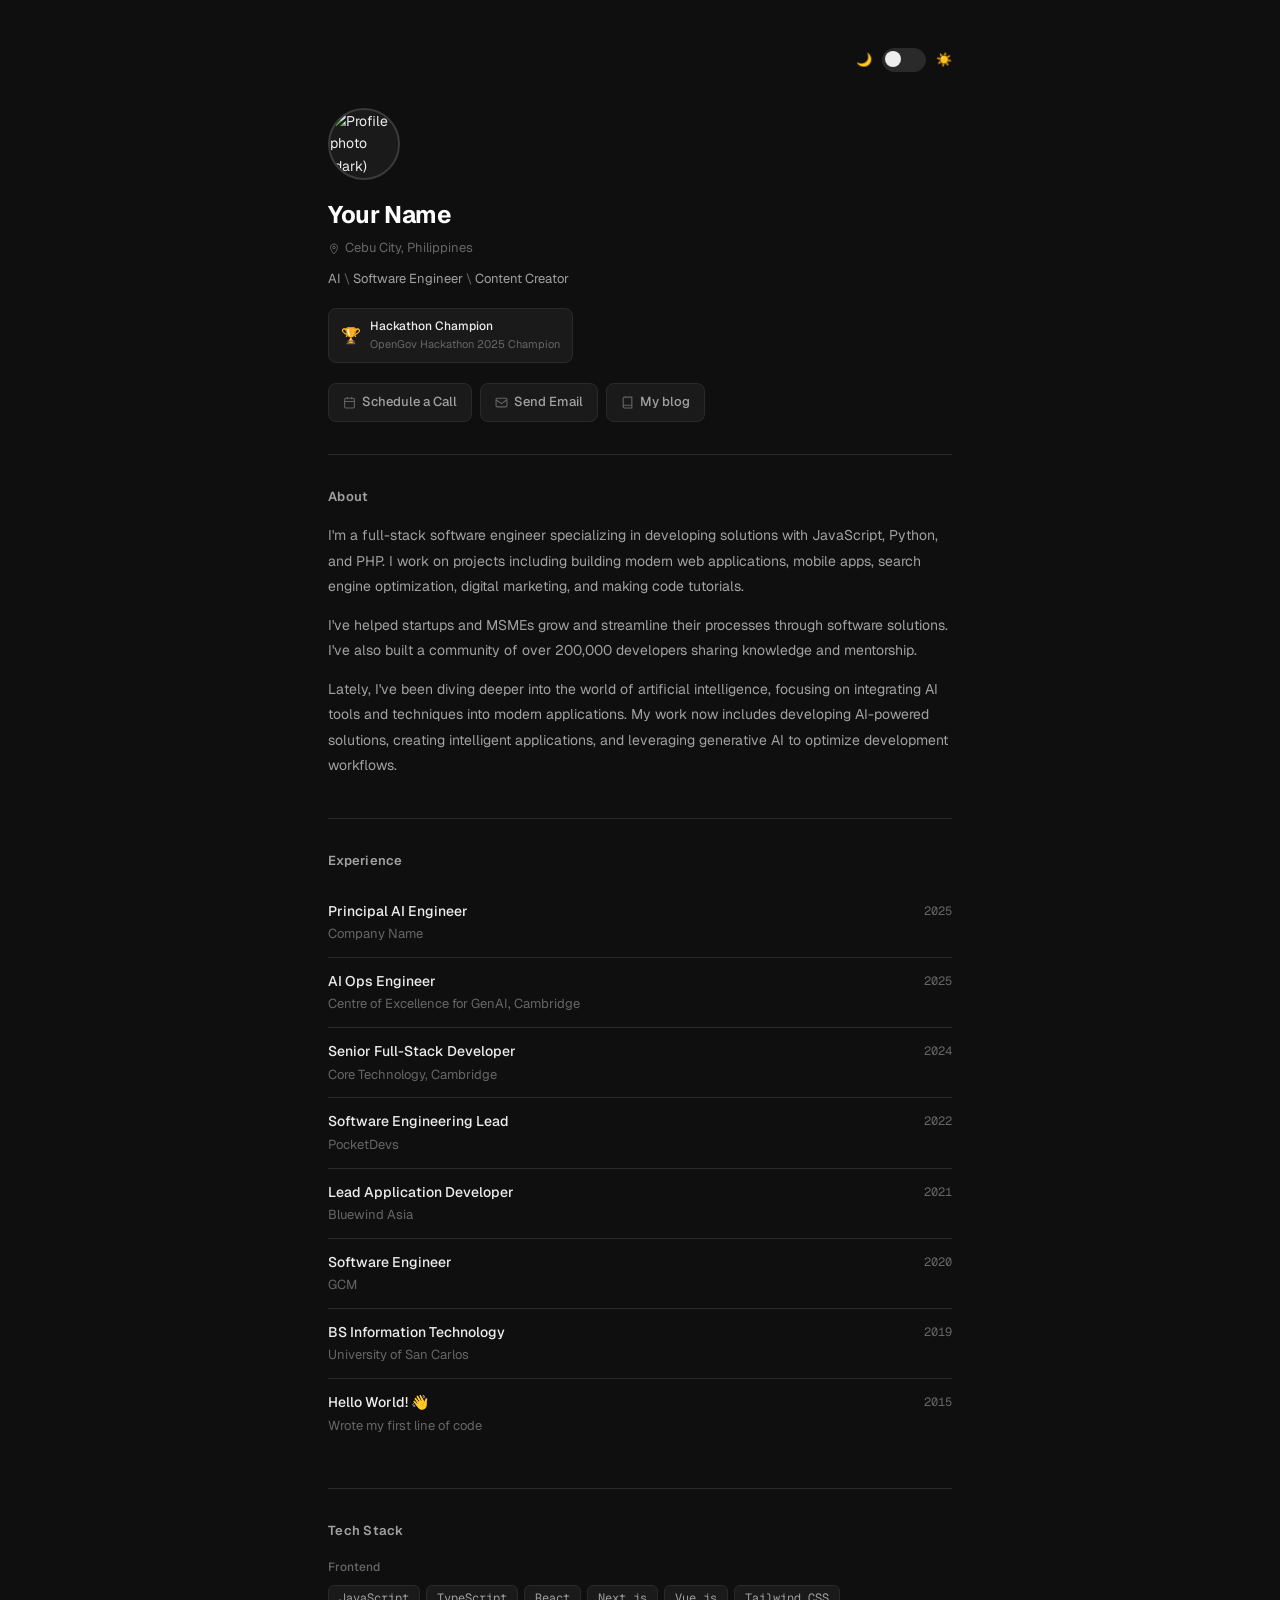
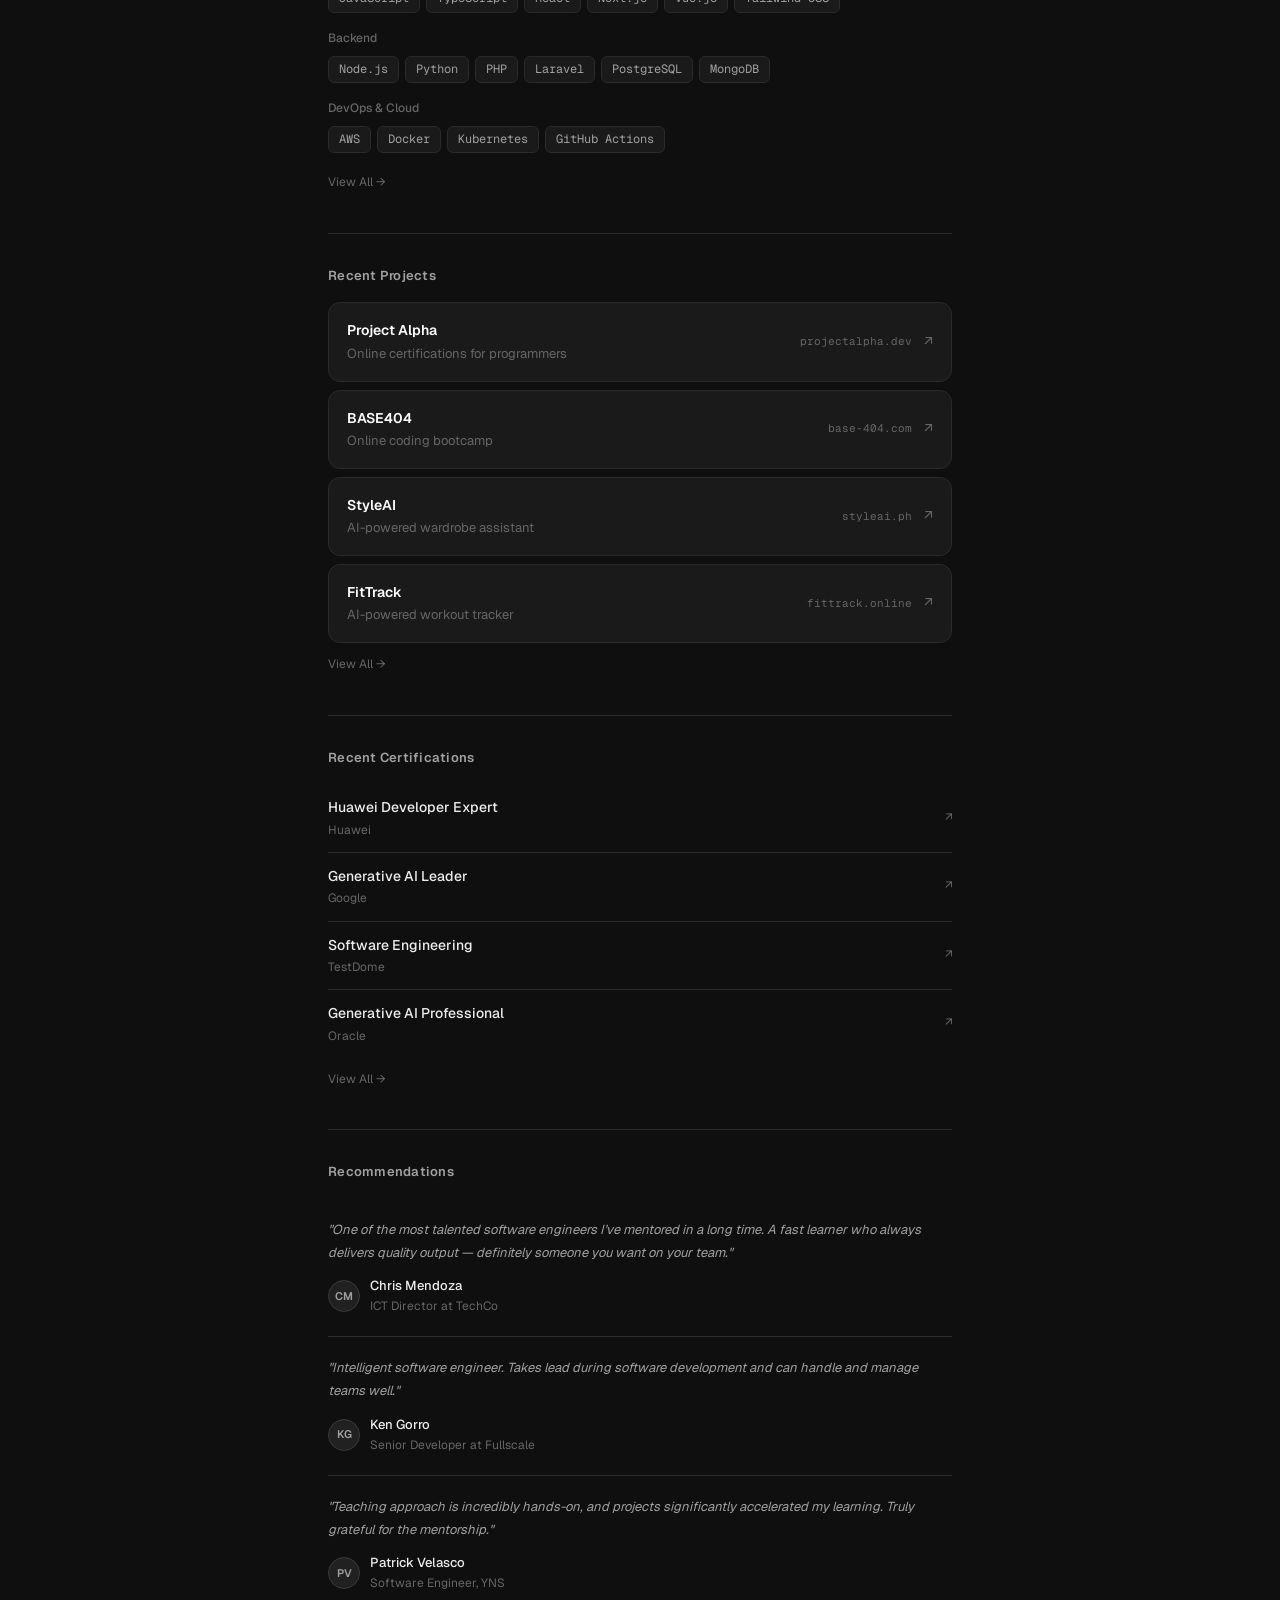
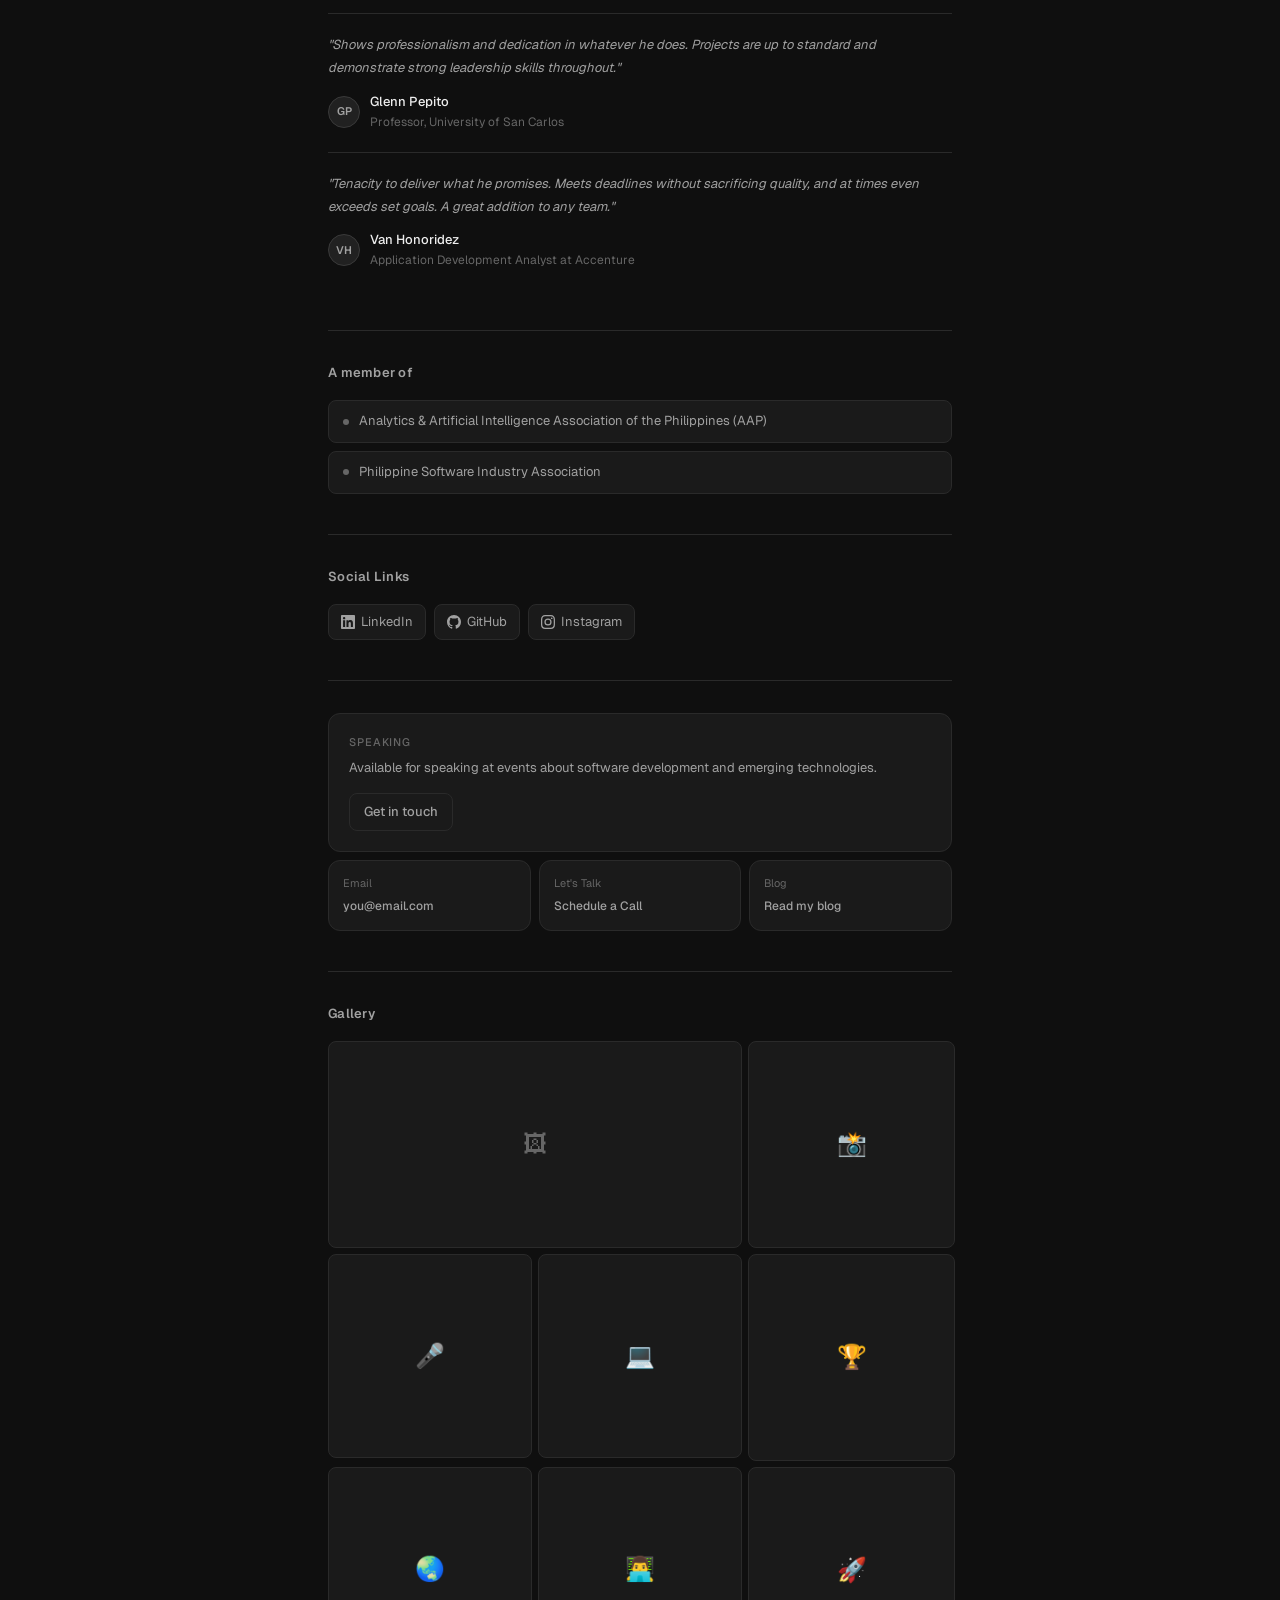
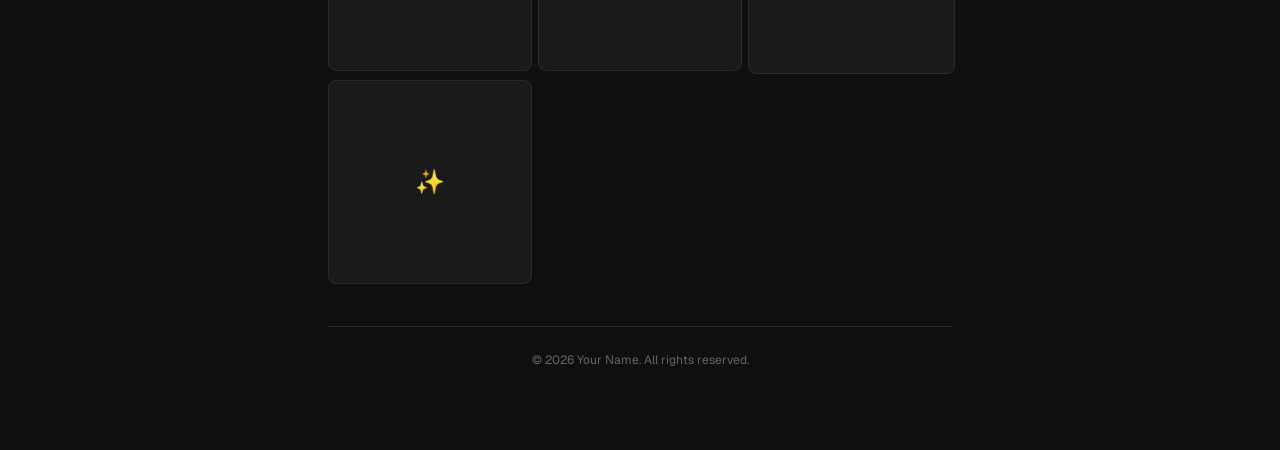
==== commit 94ea6f57: "Update index.html" ====
--- a/index.html
+++ b/index.html
@@ -1,5 +1,5 @@
 <!DOCTYPE html>
-<html lang="en">
+<html lang="en" data-theme="dark">
 <head>
 <meta charset="UTF-8"/>
 <meta name="viewport" content="width=device-width, initial-scale=1.0"/>
@@ -9,7 +9,9 @@
 <style>
 *,*::before,*::after{box-sizing:border-box;margin:0;padding:0}
 html{scroll-behavior:smooth}
-:root{
+
+/* ── DARK THEME (default) ── */
+[data-theme="dark"]{
   --bg:#0f0f0f;
   --bg-card:#1a1a1a;
   --bg-hover:#212121;
@@ -19,80 +21,145 @@
   --text-2:#a1a1a1;
   --text-3:#666;
   --white:#ffffff;
-  --r:8px;
-  --r-md:12px;
-  --r-lg:16px;
-  --max:672px;
-  --font:'Geist',-apple-system,BlinkMacSystemFont,sans-serif;
-  --mono:'Geist Mono','SF Mono',monospace;
-}
-body{background:var(--bg);color:var(--text);font-family:var(--font);font-size:14px;line-height:1.6;-webkit-font-smoothing:antialiased}
+  --shadow:rgba(0,0,0,0.4);
+  --toggle-bg:#2a2a2a;
+  --toggle-knob:#ededed;
+}
+
+/* ── LIGHT THEME ── */
+[data-theme="light"]{
+  --bg:#f5f5f5;
+  --bg-card:#ffffff;
+  --bg-hover:#f0f0f0;
+  --border:#e0e0e0;
+  --border-hl:#c8c8c8;
+  --text:#111111;
+  --text-2:#555555;
+  --text-3:#999999;
+  --white:#111111;
+  --shadow:rgba(0,0,0,0.08);
+  --toggle-bg:#e0e0e0;
+  --toggle-knob:#111111;
+}
+
+/* ── THEME TRANSITION ── */
+body{transition:background .3s,color .3s}
+.bg-card,.btn,.award,.mem-item,.soc,.proj,.speak-card,.cc,.cert-item{transition:background .3s,border-color .2s,color .2s}
+
+body{background:var(--bg);color:var(--text);font-family:'Geist',-apple-system,BlinkMacSystemFont,sans-serif;font-size:14px;line-height:1.6;-webkit-font-smoothing:antialiased}
 a{color:inherit;text-decoration:none}
 img{display:block;max-width:100%}
 
-.page{max-width:var(--max);margin:0 auto;padding:48px 24px 80px}
-
-/* PROFILE */
-.avatar{width:72px;height:72px;border-radius:50%;background:var(--bg-card);border:2px solid var(--border-hl);display:flex;align-items:center;justify-content:center;font-size:26px;font-weight:600;color:var(--text-2);margin-bottom:16px;overflow:hidden}
+.page{max-width:672px;margin:0 auto;padding:48px 24px 80px}
+
+/* ── TOPBAR (theme toggle) ── */
+.topbar{display:flex;justify-content:flex-end;margin-bottom:36px}
+.toggle-wrap{display:flex;align-items:center;gap:10px;font-size:12px;color:var(--text-3)}
+.toggle{position:relative;width:44px;height:24px;cursor:pointer}
+.toggle input{opacity:0;width:0;height:0;position:absolute}
+.toggle-track{
+  position:absolute;inset:0;
+  background:var(--toggle-bg);
+  border-radius:100px;
+  border:1px solid var(--border);
+  transition:background .3s,border-color .3s;
+}
+.toggle-knob{
+  position:absolute;
+  top:3px;left:3px;
+  width:16px;height:16px;
+  border-radius:50%;
+  background:var(--toggle-knob);
+  transition:transform .3s,background .3s;
+  display:flex;align-items:center;justify-content:center;
+  font-size:9px;
+}
+[data-theme="light"] .toggle-knob{transform:translateX(20px)}
+.toggle-icon{font-size:13px;user-select:none}
+
+/* ── AVATAR ── */
+.avatar-wrap{
+  width:72px;height:72px;
+  border-radius:50%;
+  overflow:hidden;
+  border:2px solid var(--border-hl);
+  background:var(--bg-card);
+  margin-bottom:16px;
+  position:relative;
+}
+/* Two images stacked — swap via opacity */
+.avatar-wrap img{
+  position:absolute;inset:0;
+  width:100%;height:100%;
+  object-fit:cover;
+  border-radius:50%;
+  transition:opacity .4s ease;
+}
+.avatar-dark { opacity:1; }
+.avatar-light{ opacity:0; }
+[data-theme="light"] .avatar-dark { opacity:0; }
+[data-theme="light"] .avatar-light{ opacity:1; }
+
+/* fallback initials shown if no img loads */
+.avatar-initials{
+  position:absolute;inset:0;
+  display:flex;align-items:center;justify-content:center;
+  font-size:26px;font-weight:600;color:var(--text-2);
+  z-index:-1;
+}
+
 .name{font-size:24px;font-weight:700;color:var(--white);letter-spacing:-0.4px;margin-bottom:4px}
 .location{font-size:13px;color:var(--text-3);display:flex;align-items:center;gap:5px;margin-bottom:10px}
 .roles{font-size:13px;color:var(--text-2);margin-bottom:18px}
 .roles span+span::before{content:' \\ ';color:var(--text-3)}
 
-.award{display:inline-flex;align-items:center;gap:9px;background:var(--bg-card);border:1px solid var(--border);border-radius:var(--r);padding:8px 12px;margin-bottom:20px;transition:border-color .15s}
+.award{display:inline-flex;align-items:center;gap:9px;background:var(--bg-card);border:1px solid var(--border);border-radius:8px;padding:8px 12px;margin-bottom:20px}
 .award:hover{border-color:var(--border-hl)}
 .award-body{display:flex;flex-direction:column}
 .award-title{font-size:12px;font-weight:500;color:var(--text)}
 .award-sub{font-size:11px;color:var(--text-3)}
 
 .cta{display:flex;gap:8px;flex-wrap:wrap}
-.btn{display:inline-flex;align-items:center;gap:6px;padding:8px 14px;border-radius:var(--r);font-size:13px;font-weight:500;font-family:var(--font);background:var(--bg-card);border:1px solid var(--border);color:var(--text-2);cursor:pointer;transition:background .15s,border-color .15s,color .15s}
+.btn{display:inline-flex;align-items:center;gap:6px;padding:8px 14px;border-radius:8px;font-size:13px;font-weight:500;font-family:inherit;background:var(--bg-card);border:1px solid var(--border);color:var(--text-2);cursor:pointer}
 .btn:hover{background:var(--bg-hover);border-color:var(--border-hl);color:var(--text)}
 .btn svg{width:13px;height:13px;opacity:.55;flex-shrink:0}
 
 .hr{height:1px;background:var(--border);margin:32px 0}
-
 .sec{margin-bottom:40px}
 .sec-title{font-size:13px;font-weight:600;color:var(--text-2);letter-spacing:.02em;margin-bottom:16px}
 
-/* ABOUT */
 .about{font-size:14px;color:var(--text-2);line-height:1.8}
 .about p+p{margin-top:14px}
 
-/* TIMELINE */
 .tl-item{display:grid;grid-template-columns:1fr auto;gap:8px;align-items:start;padding:12px 0;border-bottom:1px solid var(--border)}
 .tl-item:last-child{border-bottom:none}
 .tl-role{font-size:14px;font-weight:500;color:var(--text)}
 .tl-company{font-size:13px;color:var(--text-3);margin-top:2px}
-.tl-year{font-family:var(--mono);font-size:12px;color:var(--text-3);white-space:nowrap;padding-top:2px}
-
-/* TECH STACK */
+.tl-year{font-family:'Geist Mono',monospace;font-size:12px;color:var(--text-3);white-space:nowrap;padding-top:2px}
+
 .stack-label{font-size:12px;color:var(--text-3);font-weight:500;margin-bottom:8px}
 .tags{display:flex;flex-wrap:wrap;gap:6px;margin-bottom:16px}
-.tag{font-size:12px;font-family:var(--mono);color:var(--text-2);background:var(--bg-card);border:1px solid var(--border);border-radius:6px;padding:3px 10px;transition:border-color .15s,color .15s}
+.tag{font-size:12px;font-family:'Geist Mono',monospace;color:var(--text-2);background:var(--bg-card);border:1px solid var(--border);border-radius:6px;padding:3px 10px}
 .tag:hover{border-color:var(--border-hl);color:var(--text)}
-.view-all{display:inline-flex;align-items:center;gap:4px;font-size:12px;color:var(--text-3);margin-top:4px;transition:color .15s}
+.view-all{display:inline-flex;align-items:center;gap:4px;font-size:12px;color:var(--text-3);margin-top:4px}
 .view-all:hover{color:var(--text-2)}
 
-/* PROJECTS */
 .proj-list{display:flex;flex-direction:column;gap:8px}
-.proj{display:flex;align-items:center;justify-content:space-between;gap:12px;background:var(--bg-card);border:1px solid var(--border);border-radius:var(--r-md);padding:16px 18px;transition:background .15s,border-color .15s}
+.proj{display:flex;align-items:center;justify-content:space-between;gap:12px;background:var(--bg-card);border:1px solid var(--border);border-radius:12px;padding:16px 18px}
 .proj:hover{background:var(--bg-hover);border-color:var(--border-hl)}
 .proj-info{flex:1;min-width:0}
 .proj-name{font-size:14px;font-weight:600;color:var(--white);margin-bottom:2px}
 .proj-desc{font-size:13px;color:var(--text-3)}
-.proj-url{font-family:var(--mono);font-size:11px;color:var(--text-3);flex-shrink:0}
+.proj-url{font-family:'Geist Mono',monospace;font-size:11px;color:var(--text-3);flex-shrink:0}
 .proj-arr{color:var(--text-3);font-size:14px;flex-shrink:0}
 
-/* CERTS */
-.cert-item{display:flex;align-items:center;justify-content:space-between;padding:12px 0;border-bottom:1px solid var(--border);transition:opacity .15s}
+.cert-item{display:flex;align-items:center;justify-content:space-between;padding:12px 0;border-bottom:1px solid var(--border)}
 .cert-item:last-child{border-bottom:none}
 .cert-item:hover{opacity:.7}
 .cert-name{font-size:14px;font-weight:500;color:var(--text)}
 .cert-issuer{font-size:12px;color:var(--text-3);margin-top:2px}
 .cert-arr{font-size:12px;color:var(--text-3)}
 
-/* RECOS */
 .reco{padding:20px 0;border-bottom:1px solid var(--border)}
 .reco:last-child{border-bottom:none}
 .reco-q{font-size:13px;color:var(--text-2);line-height:1.75;font-style:italic;margin-bottom:12px}
@@ -101,34 +168,29 @@
 .reco-name{font-size:13px;font-weight:500;color:var(--text)}
 .reco-role{font-size:12px;color:var(--text-3)}
 
-/* MEMBERSHIPS */
-.mem-item{display:flex;align-items:center;gap:10px;font-size:13px;color:var(--text-2);padding:10px 14px;background:var(--bg-card);border:1px solid var(--border);border-radius:var(--r);margin-bottom:8px;transition:border-color .15s}
+.mem-item{display:flex;align-items:center;gap:10px;font-size:13px;color:var(--text-2);padding:10px 14px;background:var(--bg-card);border:1px solid var(--border);border-radius:8px;margin-bottom:8px}
 .mem-item:hover{border-color:var(--border-hl)}
 .mem-dot{width:6px;height:6px;border-radius:50%;background:var(--text-3);flex-shrink:0}
 
-/* SOCIAL */
 .social-row{display:flex;gap:8px;flex-wrap:wrap}
-.soc{display:inline-flex;align-items:center;gap:6px;font-size:13px;color:var(--text-2);background:var(--bg-card);border:1px solid var(--border);border-radius:var(--r);padding:7px 12px;transition:background .15s,border-color .15s,color .15s}
+.soc{display:inline-flex;align-items:center;gap:6px;font-size:13px;color:var(--text-2);background:var(--bg-card);border:1px solid var(--border);border-radius:8px;padding:7px 12px}
 .soc:hover{background:var(--bg-hover);border-color:var(--border-hl);color:var(--text)}
 .soc svg{width:14px;height:14px}
 
-/* SPEAKING */
-.speak-card{background:var(--bg-card);border:1px solid var(--border);border-radius:var(--r-md);padding:20px;margin-bottom:8px}
+.speak-card{background:var(--bg-card);border:1px solid var(--border);border-radius:12px;padding:20px;margin-bottom:8px}
 .speak-lbl{font-size:11px;text-transform:uppercase;letter-spacing:.08em;color:var(--text-3);font-weight:500;margin-bottom:6px}
 .speak-txt{font-size:13px;color:var(--text-2);margin-bottom:14px}
 
 .contact-row{display:grid;grid-template-columns:repeat(3,1fr);gap:8px}
-.cc{display:flex;flex-direction:column;background:var(--bg-card);border:1px solid var(--border);border-radius:var(--r-md);padding:14px;transition:background .15s,border-color .15s}
+.cc{display:flex;flex-direction:column;background:var(--bg-card);border:1px solid var(--border);border-radius:12px;padding:14px}
 .cc:hover{background:var(--bg-hover);border-color:var(--border-hl)}
 .cc-lbl{font-size:11px;color:var(--text-3);margin-bottom:4px}
 .cc-val{font-size:12px;color:var(--text-2);font-weight:500}
 
-/* GALLERY */
 .gallery{display:grid;grid-template-columns:repeat(3,1fr);gap:6px;margin-top:12px}
-.gi{aspect-ratio:1;border-radius:var(--r);background:var(--bg-card);border:1px solid var(--border);overflow:hidden;display:flex;align-items:center;justify-content:center;color:var(--text-3);font-size:24px}
+.gi{aspect-ratio:1;border-radius:8px;background:var(--bg-card);border:1px solid var(--border);display:flex;align-items:center;justify-content:center;color:var(--text-3);font-size:24px}
 .gi:nth-child(1){grid-column:span 2;aspect-ratio:2/1}
 
-/* FOOTER */
 .footer{margin-top:48px;padding-top:24px;border-top:1px solid var(--border);font-size:12px;color:var(--text-3);text-align:center}
 
 @media(max-width:520px){
@@ -141,197 +203,222 @@
 <body>
 <div class="page">
 
-<!-- PROFILE -->
-<div style="margin-bottom:32px">
-  <div class="avatar">YN</div>
-  <div class="name">Your Name</div>
-  <div class="location">
-    <svg width="12" height="12" fill="none" stroke="currentColor" stroke-width="2" viewBox="0 0 24 24"><path d="M12 2C8.13 2 5 5.13 5 9c0 5.25 7 13 7 13s7-7.75 7-13c0-3.87-3.13-7-7-7z"/><circle cx="12" cy="9" r="2.5"/></svg>
-    Cebu City, Philippines
-  </div>
-  <div class="roles"><span>AI</span><span>Software Engineer</span><span>Content Creator</span></div>
-  <a href="#" class="award">
-    <span style="font-size:16px">🏆</span>
-    <div class="award-body">
-      <span class="award-title">Hackathon Champion</span>
-      <span class="award-sub">OpenGov Hackathon 2025 Champion</span>
-    </div>
-  </a>
-  <div class="cta">
-    <a href="#" class="btn">
-      <svg viewBox="0 0 24 24" fill="none" stroke="currentColor" stroke-width="2"><rect x="3" y="4" width="18" height="18" rx="2"/><path d="M16 2v4M8 2v4M3 10h18"/></svg>
-      Schedule a Call
+  <!-- ── TOPBAR: THEME TOGGLE ── -->
+  <div class="topbar">
+    <div class="toggle-wrap">
+      <span class="toggle-icon" id="theme-icon">🌙</span>
+      <label class="toggle" title="Toggle light/dark mode">
+        <input type="checkbox" id="theme-toggle">
+        <span class="toggle-track"></span>
+        <span class="toggle-knob"></span>
+      </label>
+      <span class="toggle-icon">☀️</span>
+    </div>
+  </div>
+
+  <!-- ── PROFILE ── -->
+  <div style="margin-bottom:32px">
+
+    <!-- Avatar with two swappable images -->
+    <div class="avatar-wrap">
+      <span class="avatar-initials">YN</span>
+      <!-- DARK MODE photo — replace src with your dark-mode photo URL -->
+      <img
+        class="avatar-dark"
+        src="https://ui-avatars.com/api/?name=Your+Name&background=2a2a2a&color=ededed&size=144&bold=true&font-size=0.4"
+        alt="Profile photo (dark)"
+      >
+      <!-- LIGHT MODE photo — replace src with your light-mode photo URL -->
+      <img
+        class="avatar-light"
+        src="https://ui-avatars.com/api/?name=Your+Name&background=e8e8e8&color=111111&size=144&bold=true&font-size=0.4"
+        alt="Profile photo (light)"
+      >
+    </div>
+
+    <div class="name">Your Name</div>
+    <div class="location">
+      <svg width="12" height="12" fill="none" stroke="currentColor" stroke-width="2" viewBox="0 0 24 24"><path d="M12 2C8.13 2 5 5.13 5 9c0 5.25 7 13 7 13s7-7.75 7-13c0-3.87-3.13-7-7-7z"/><circle cx="12" cy="9" r="2.5"/></svg>
+      Cebu City, Philippines
+    </div>
+    <div class="roles"><span>AI</span><span>Software Engineer</span><span>Content Creator</span></div>
+
+    <a href="#" class="award">
+      <span style="font-size:16px">🏆</span>
+      <div class="award-body">
+        <span class="award-title">Hackathon Champion</span>
+        <span class="award-sub">OpenGov Hackathon 2025 Champion</span>
+      </div>
     </a>
-    <a href="mailto:you@email.com" class="btn">
-      <svg viewBox="0 0 24 24" fill="none" stroke="currentColor" stroke-width="2"><rect x="2" y="4" width="20" height="16" rx="2"/><path d="m2 7 10 7 10-7"/></svg>
-      Send Email
-    </a>
-    <a href="#" class="btn">
-      <svg viewBox="0 0 24 24" fill="none" stroke="currentColor" stroke-width="2"><path d="M4 19.5A2.5 2.5 0 0 1 6.5 17H20"/><path d="M6.5 2H20v20H6.5A2.5 2.5 0 0 1 4 19.5v-15A2.5 2.5 0 0 1 6.5 2z"/></svg>
-      My blog
-    </a>
-  </div>
+
+    <div class="cta">
+      <a href="#" class="btn">
+        <svg viewBox="0 0 24 24" fill="none" stroke="currentColor" stroke-width="2"><rect x="3" y="4" width="18" height="18" rx="2"/><path d="M16 2v4M8 2v4M3 10h18"/></svg>
+        Schedule a Call
+      </a>
+      <a href="mailto:you@email.com" class="btn">
+        <svg viewBox="0 0 24 24" fill="none" stroke="currentColor" stroke-width="2"><rect x="2" y="4" width="20" height="16" rx="2"/><path d="m2 7 10 7 10-7"/></svg>
+        Send Email
+      </a>
+      <a href="#" class="btn">
+        <svg viewBox="0 0 24 24" fill="none" stroke="currentColor" stroke-width="2"><path d="M4 19.5A2.5 2.5 0 0 1 6.5 17H20"/><path d="M6.5 2H20v20H6.5A2.5 2.5 0 0 1 4 19.5v-15A2.5 2.5 0 0 1 6.5 2z"/></svg>
+        My blog
+      </a>
+    </div>
+  </div>
+
+  <div class="hr"></div>
+
+  <!-- ── ABOUT ── -->
+  <div class="sec">
+    <div class="sec-title">About</div>
+    <div class="about">
+      <p>I'm a full-stack software engineer specializing in developing solutions with JavaScript, Python, and PHP. I work on projects including building modern web applications, mobile apps, search engine optimization, digital marketing, and making code tutorials.</p>
+      <p>I've helped startups and MSMEs grow and streamline their processes through software solutions. I've also built a community of over 200,000 developers sharing knowledge and mentorship.</p>
+      <p>Lately, I've been diving deeper into the world of artificial intelligence, focusing on integrating AI tools and techniques into modern applications. My work now includes developing AI-powered solutions, creating intelligent applications, and leveraging generative AI to optimize development workflows.</p>
+    </div>
+  </div>
+
+  <div class="hr"></div>
+
+  <!-- ── EXPERIENCE ── -->
+  <div class="sec">
+    <div class="sec-title">Experience</div>
+    <div>
+      <div class="tl-item"><div><div class="tl-role">Principal AI Engineer</div><div class="tl-company">Company Name</div></div><div class="tl-year">2025</div></div>
+      <div class="tl-item"><div><div class="tl-role">AI Ops Engineer</div><div class="tl-company">Centre of Excellence for GenAI, Cambridge</div></div><div class="tl-year">2025</div></div>
+      <div class="tl-item"><div><div class="tl-role">Senior Full-Stack Developer</div><div class="tl-company">Core Technology, Cambridge</div></div><div class="tl-year">2024</div></div>
+      <div class="tl-item"><div><div class="tl-role">Software Engineering Lead</div><div class="tl-company">PocketDevs</div></div><div class="tl-year">2022</div></div>
+      <div class="tl-item"><div><div class="tl-role">Lead Application Developer</div><div class="tl-company">Bluewind Asia</div></div><div class="tl-year">2021</div></div>
+      <div class="tl-item"><div><div class="tl-role">Software Engineer</div><div class="tl-company">GCM</div></div><div class="tl-year">2020</div></div>
+      <div class="tl-item"><div><div class="tl-role">BS Information Technology</div><div class="tl-company">University of San Carlos</div></div><div class="tl-year">2019</div></div>
+      <div class="tl-item"><div><div class="tl-role">Hello World! 👋</div><div class="tl-company">Wrote my first line of code</div></div><div class="tl-year">2015</div></div>
+    </div>
+  </div>
+
+  <div class="hr"></div>
+
+  <!-- ── TECH STACK ── -->
+  <div class="sec">
+    <div class="sec-title">Tech Stack</div>
+    <div class="stack-label">Frontend</div>
+    <div class="tags"><span class="tag">JavaScript</span><span class="tag">TypeScript</span><span class="tag">React</span><span class="tag">Next.js</span><span class="tag">Vue.js</span><span class="tag">Tailwind CSS</span></div>
+    <div class="stack-label">Backend</div>
+    <div class="tags"><span class="tag">Node.js</span><span class="tag">Python</span><span class="tag">PHP</span><span class="tag">Laravel</span><span class="tag">PostgreSQL</span><span class="tag">MongoDB</span></div>
+    <div class="stack-label">DevOps &amp; Cloud</div>
+    <div class="tags"><span class="tag">AWS</span><span class="tag">Docker</span><span class="tag">Kubernetes</span><span class="tag">GitHub Actions</span></div>
+    <a href="#" class="view-all">View All →</a>
+  </div>
+
+  <div class="hr"></div>
+
+  <!-- ── PROJECTS ── -->
+  <div class="sec">
+    <div class="sec-title">Recent Projects</div>
+    <div class="proj-list">
+      <a href="#" class="proj"><div class="proj-info"><div class="proj-name">Project Alpha</div><div class="proj-desc">Online certifications for programmers</div></div><div class="proj-url">projectalpha.dev</div><div class="proj-arr">↗</div></a>
+      <a href="#" class="proj"><div class="proj-info"><div class="proj-name">BASE404</div><div class="proj-desc">Online coding bootcamp</div></div><div class="proj-url">base-404.com</div><div class="proj-arr">↗</div></a>
+      <a href="#" class="proj"><div class="proj-info"><div class="proj-name">StyleAI</div><div class="proj-desc">AI-powered wardrobe assistant</div></div><div class="proj-url">styleai.ph</div><div class="proj-arr">↗</div></a>
+      <a href="#" class="proj"><div class="proj-info"><div class="proj-name">FitTrack</div><div class="proj-desc">AI-powered workout tracker</div></div><div class="proj-url">fittrack.online</div><div class="proj-arr">↗</div></a>
+    </div>
+    <a href="#" class="view-all" style="margin-top:12px;display:inline-flex">View All →</a>
+  </div>
+
+  <div class="hr"></div>
+
+  <!-- ── CERTIFICATIONS ── -->
+  <div class="sec">
+    <div class="sec-title">Recent Certifications</div>
+    <div>
+      <a href="#" class="cert-item"><div><div class="cert-name">Huawei Developer Expert</div><div class="cert-issuer">Huawei</div></div><span class="cert-arr">↗</span></a>
+      <a href="#" class="cert-item"><div><div class="cert-name">Generative AI Leader</div><div class="cert-issuer">Google</div></div><span class="cert-arr">↗</span></a>
+      <a href="#" class="cert-item"><div><div class="cert-name">Software Engineering</div><div class="cert-issuer">TestDome</div></div><span class="cert-arr">↗</span></a>
+      <a href="#" class="cert-item"><div><div class="cert-name">Generative AI Professional</div><div class="cert-issuer">Oracle</div></div><span class="cert-arr">↗</span></a>
+    </div>
+    <a href="#" class="view-all" style="margin-top:12px;display:inline-flex">View All →</a>
+  </div>
+
+  <div class="hr"></div>
+
+  <!-- ── RECOMMENDATIONS ── -->
+  <div class="sec">
+    <div class="sec-title">Recommendations</div>
+    <div>
+      <div class="reco"><div class="reco-q">"One of the most talented software engineers I've mentored in a long time. A fast learner who always delivers quality output — definitely someone you want on your team."</div><div class="reco-p"><div class="reco-av">CM</div><div><div class="reco-name">Chris Mendoza</div><div class="reco-role">ICT Director at TechCo</div></div></div></div>
+      <div class="reco"><div class="reco-q">"Intelligent software engineer. Takes lead during software development and can handle and manage teams well."</div><div class="reco-p"><div class="reco-av">KG</div><div><div class="reco-name">Ken Gorro</div><div class="reco-role">Senior Developer at Fullscale</div></div></div></div>
+      <div class="reco"><div class="reco-q">"Teaching approach is incredibly hands-on, and projects significantly accelerated my learning. Truly grateful for the mentorship."</div><div class="reco-p"><div class="reco-av">PV</div><div><div class="reco-name">Patrick Velasco</div><div class="reco-role">Software Engineer, YNS</div></div></div></div>
+      <div class="reco"><div class="reco-q">"Shows professionalism and dedication in whatever he does. Projects are up to standard and demonstrate strong leadership skills throughout."</div><div class="reco-p"><div class="reco-av">GP</div><div><div class="reco-name">Glenn Pepito</div><div class="reco-role">Professor, University of San Carlos</div></div></div></div>
+      <div class="reco"><div class="reco-q">"Tenacity to deliver what he promises. Meets deadlines without sacrificing quality, and at times even exceeds set goals. A great addition to any team."</div><div class="reco-p"><div class="reco-av">VH</div><div><div class="reco-name">Van Honoridez</div><div class="reco-role">Application Development Analyst at Accenture</div></div></div></div>
+    </div>
+  </div>
+
+  <div class="hr"></div>
+
+  <!-- ── MEMBERSHIPS ── -->
+  <div class="sec">
+    <div class="sec-title">A member of</div>
+    <a href="#" class="mem-item"><span class="mem-dot"></span>Analytics &amp; Artificial Intelligence Association of the Philippines (AAP)</a>
+    <a href="#" class="mem-item"><span class="mem-dot"></span>Philippine Software Industry Association</a>
+  </div>
+
+  <div class="hr"></div>
+
+  <!-- ── SOCIAL ── -->
+  <div class="sec">
+    <div class="sec-title">Social Links</div>
+    <div class="social-row">
+      <a href="#" class="soc"><svg fill="currentColor" viewBox="0 0 24 24"><path d="M20.447 20.452h-3.554v-5.569c0-1.328-.027-3.037-1.852-3.037-1.853 0-2.136 1.445-2.136 2.939v5.667H9.351V9h3.414v1.561h.046c.477-.9 1.637-1.85 3.37-1.85 3.601 0 4.267 2.37 4.267 5.455v6.286zM5.337 7.433a2.062 2.062 0 01-2.063-2.065 2.064 2.064 0 112.063 2.065zm1.782 13.019H3.555V9h3.564v11.452zM22.225 0H1.771C.792 0 0 .774 0 1.729v20.542C0 23.227.792 24 1.771 24h20.451C23.2 24 24 23.227 24 22.271V1.729C24 .774 23.2 0 22.222 0h.003z"/></svg>LinkedIn</a>
+      <a href="#" class="soc"><svg fill="currentColor" viewBox="0 0 24 24"><path d="M12 0C5.374 0 0 5.373 0 12c0 5.302 3.438 9.8 8.207 11.387.599.111.793-.261.793-.577v-2.234c-3.338.726-4.033-1.416-4.033-1.416-.546-1.387-1.333-1.756-1.333-1.756-1.089-.745.083-.729.083-.729 1.205.084 1.839 1.237 1.839 1.237 1.07 1.834 2.807 1.304 3.492.997.107-.775.418-1.305.762-1.604-2.665-.305-5.467-1.334-5.467-5.931 0-1.311.469-2.381 1.236-3.221-.124-.303-.535-1.524.117-3.176 0 0 1.008-.322 3.301 1.23A11.509 11.509 0 0112 5.803c1.02.005 2.047.138 3.006.404 2.291-1.552 3.297-1.23 3.297-1.23.653 1.653.242 2.874.118 3.176.77.84 1.235 1.911 1.235 3.221 0 4.609-2.807 5.624-5.479 5.921.43.372.823 1.102.823 2.222v3.293c0 .319.192.694.801.576C20.566 21.797 24 17.3 24 12c0-6.627-5.373-12-12-12z"/></svg>GitHub</a>
+      <a href="#" class="soc"><svg fill="currentColor" viewBox="0 0 24 24"><path d="M12 2.163c3.204 0 3.584.012 4.85.07 3.252.148 4.771 1.691 4.919 4.919.058 1.265.069 1.645.069 4.849 0 3.205-.012 3.584-.069 4.849-.149 3.225-1.664 4.771-4.919 4.919-1.266.058-1.644.07-4.85.07-3.204 0-3.584-.012-4.849-.07-3.26-.149-4.771-1.699-4.919-4.92-.058-1.265-.07-1.644-.07-4.849 0-3.204.013-3.583.07-4.849.149-3.227 1.664-4.771 4.919-4.919 1.266-.057 1.645-.069 4.849-.069zM12 0C8.741 0 8.333.014 7.053.072 2.695.272.273 2.69.073 7.052.014 8.333 0 8.741 0 12c0 3.259.014 3.668.072 4.948.2 4.358 2.618 6.78 6.98 6.98C8.333 23.986 8.741 24 12 24c3.259 0 3.668-.014 4.948-.072 4.354-.2 6.782-2.618 6.979-6.98.059-1.28.073-1.689.073-4.948 0-3.259-.014-3.667-.072-4.947-.196-4.354-2.617-6.78-6.979-6.98C15.668.014 15.259 0 12 0zm0 5.838a6.162 6.162 0 100 12.324 6.162 6.162 0 000-12.324zM12 16a4 4 0 110-8 4 4 0 010 8zm6.406-11.845a1.44 1.44 0 100 2.881 1.44 1.44 0 000-2.881z"/></svg>Instagram</a>
+    </div>
+  </div>
+
+  <div class="hr"></div>
+
+  <!-- ── SPEAKING + CONTACT ── -->
+  <div class="sec">
+    <div class="speak-card">
+      <div class="speak-lbl">Speaking</div>
+      <div class="speak-txt">Available for speaking at events about software development and emerging technologies.</div>
+      <a href="mailto:you@email.com" class="btn" style="width:fit-content">Get in touch</a>
+    </div>
+    <div class="contact-row">
+      <a href="mailto:you@email.com" class="cc"><div class="cc-lbl">Email</div><div class="cc-val">you@email.com</div></a>
+      <a href="#" class="cc"><div class="cc-lbl">Let's Talk</div><div class="cc-val">Schedule a Call</div></a>
+      <a href="#" class="cc"><div class="cc-lbl">Blog</div><div class="cc-val">Read my blog</div></a>
+    </div>
+  </div>
+
+  <div class="hr"></div>
+
+  <!-- ── GALLERY ── -->
+  <div class="sec">
+    <div class="sec-title">Gallery</div>
+    <div class="gallery">
+      <div class="gi">🖼</div><div class="gi">📸</div>
+      <div class="gi">🎤</div><div class="gi">💻</div>
+      <div class="gi">🏆</div><div class="gi">🌏</div>
+      <div class="gi">👨‍💻</div><div class="gi">🚀</div><div class="gi">✨</div>
+    </div>
+  </div>
+
+  <div class="footer">© 2026 Your Name. All rights reserved.</div>
 </div>
 
-<div class="hr"></div>
-
-<!-- ABOUT -->
-<div class="sec">
-  <div class="sec-title">About</div>
-  <div class="about">
-    <p>I'm a full-stack software engineer specializing in developing solutions with JavaScript, Python, and PHP. I work on projects including building modern web applications, mobile apps, search engine optimization, digital marketing, and making code tutorials.</p>
-    <p>I've helped startups and MSMEs grow and streamline their processes through software solutions. I've also built a community of over 200,000 developers sharing knowledge and mentorship.</p>
-    <p>Lately, I've been diving deeper into the world of artificial intelligence, focusing on integrating AI tools and techniques into modern applications. My work now includes developing AI-powered solutions, creating intelligent applications, and leveraging generative AI to optimize development workflows and deliver cutting-edge technology.</p>
-  </div>
-</div>
-
-<div class="hr"></div>
-
-<!-- EXPERIENCE -->
-<div class="sec">
-  <div class="sec-title">Experience</div>
-  <div>
-    <div class="tl-item"><div><div class="tl-role">Principal AI Engineer</div><div class="tl-company">Company Name</div></div><div class="tl-year">2025</div></div>
-    <div class="tl-item"><div><div class="tl-role">AI Ops Engineer</div><div class="tl-company">Centre of Excellence for GenAI, Cambridge</div></div><div class="tl-year">2025</div></div>
-    <div class="tl-item"><div><div class="tl-role">Senior Full-Stack Developer</div><div class="tl-company">Core Technology, Cambridge</div></div><div class="tl-year">2024</div></div>
-    <div class="tl-item"><div><div class="tl-role">Software Engineering Lead</div><div class="tl-company">PocketDevs</div></div><div class="tl-year">2022</div></div>
-    <div class="tl-item"><div><div class="tl-role">Lead Application Developer</div><div class="tl-company">Bluewind Asia</div></div><div class="tl-year">2021</div></div>
-    <div class="tl-item"><div><div class="tl-role">Software Engineer</div><div class="tl-company">GCM</div></div><div class="tl-year">2020</div></div>
-    <div class="tl-item"><div><div class="tl-role">BS Information Technology</div><div class="tl-company">University of San Carlos</div></div><div class="tl-year">2019</div></div>
-    <div class="tl-item"><div><div class="tl-role">Hello World! 👋</div><div class="tl-company">Wrote my first line of code</div></div><div class="tl-year">2015</div></div>
-  </div>
-</div>
-
-<div class="hr"></div>
-
-<!-- TECH STACK -->
-<div class="sec">
-  <div class="sec-title">Tech Stack</div>
-  <div class="stack-label">Frontend</div>
-  <div class="tags">
-    <span class="tag">JavaScript</span><span class="tag">TypeScript</span><span class="tag">React</span><span class="tag">Next.js</span><span class="tag">Vue.js</span><span class="tag">Tailwind CSS</span>
-  </div>
-  <div class="stack-label">Backend</div>
-  <div class="tags">
-    <span class="tag">Node.js</span><span class="tag">Python</span><span class="tag">PHP</span><span class="tag">Laravel</span><span class="tag">PostgreSQL</span><span class="tag">MongoDB</span>
-  </div>
-  <div class="stack-label">DevOps &amp; Cloud</div>
-  <div class="tags">
-    <span class="tag">AWS</span><span class="tag">Docker</span><span class="tag">Kubernetes</span><span class="tag">GitHub Actions</span>
-  </div>
-  <a href="#" class="view-all">View All →</a>
-</div>
-
-<div class="hr"></div>
-
-<!-- PROJECTS -->
-<div class="sec">
-  <div class="sec-title">Recent Projects</div>
-  <div class="proj-list">
-    <a href="#" class="proj"><div class="proj-info"><div class="proj-name">Project Alpha</div><div class="proj-desc">Online certifications for programmers</div></div><div class="proj-url">projectalpha.dev</div><div class="proj-arr">↗</div></a>
-    <a href="#" class="proj"><div class="proj-info"><div class="proj-name">BASE404</div><div class="proj-desc">Online coding bootcamp</div></div><div class="proj-url">base-404.com</div><div class="proj-arr">↗</div></a>
-    <a href="#" class="proj"><div class="proj-info"><div class="proj-name">StyleAI</div><div class="proj-desc">AI-powered wardrobe assistant</div></div><div class="proj-url">styleai.ph</div><div class="proj-arr">↗</div></a>
-    <a href="#" class="proj"><div class="proj-info"><div class="proj-name">FitTrack</div><div class="proj-desc">AI-powered workout tracker</div></div><div class="proj-url">fittrack.online</div><div class="proj-arr">↗</div></a>
-  </div>
-  <a href="#" class="view-all" style="margin-top:12px;display:inline-flex">View All →</a>
-</div>
-
-<div class="hr"></div>
-
-<!-- CERTIFICATIONS -->
-<div class="sec">
-  <div class="sec-title">Recent Certifications</div>
-  <div>
-    <a href="#" class="cert-item"><div><div class="cert-name">Huawei Developer Expert</div><div class="cert-issuer">Huawei</div></div><span class="cert-arr">↗</span></a>
-    <a href="#" class="cert-item"><div><div class="cert-name">Generative AI Leader</div><div class="cert-issuer">Google</div></div><span class="cert-arr">↗</span></a>
-    <a href="#" class="cert-item"><div><div class="cert-name">Software Engineering</div><div class="cert-issuer">TestDome</div></div><span class="cert-arr">↗</span></a>
-    <a href="#" class="cert-item"><div><div class="cert-name">Generative AI Professional</div><div class="cert-issuer">Oracle</div></div><span class="cert-arr">↗</span></a>
-  </div>
-  <a href="#" class="view-all" style="margin-top:12px;display:inline-flex">View All →</a>
-</div>
-
-<div class="hr"></div>
-
-<!-- RECOMMENDATIONS -->
-<div class="sec">
-  <div class="sec-title">Recommendations</div>
-  <div>
-    <div class="reco"><div class="reco-q">"One of the most talented software engineers I've mentored in a long time. A fast learner who always delivers quality output. He is also very keen on learning new technologies — definitely someone you want on your team."</div><div class="reco-p"><div class="reco-av">CM</div><div><div class="reco-name">Chris Mendoza</div><div class="reco-role">ICT Director at TechCo</div></div></div></div>
-    <div class="reco"><div class="reco-q">"Intelligent software engineer. Takes lead during software development and can handle and manage teams well."</div><div class="reco-p"><div class="reco-av">KG</div><div><div class="reco-name">Ken Gorro</div><div class="reco-role">Senior Developer at Fullscale</div></div></div></div>
-    <div class="reco"><div class="reco-q">"Teaching approach is incredibly hands-on, and the projects significantly accelerated my learning process in web development. Truly grateful for the mentorship."</div><div class="reco-p"><div class="reco-av">PV</div><div><div class="reco-name">Patrick Velasco</div><div class="reco-role">Software Engineer, YNS</div></div></div></div>
-    <div class="reco"><div class="reco-q">"Shows professionalism and dedication in whatever he does. Software projects are up to standard and demonstrate social awareness and leadership skills throughout."</div><div class="reco-p"><div class="reco-av">GP</div><div><div class="reco-name">Glenn Pepito</div><div class="reco-role">Professor, University of San Carlos</div></div></div></div>
-    <div class="reco"><div class="reco-q">"Tenacity to deliver what he promises. Meets deadlines without sacrificing quality, and at times even exceeds set goals. Enthusiasm and dedication make him a great addition to any team."</div><div class="reco-p"><div class="reco-av">VH</div><div><div class="reco-name">Van Honoridez</div><div class="reco-role">Application Development Analyst at Accenture</div></div></div></div>
-    <div class="reco"><div class="reco-q">"Exposure to real projects and guidance was instrumental in my growth as a web developer. The approach to teaching and mentoring helped me understand the intricacies of web development."</div><div class="reco-p"><div class="reco-av">ZT</div><div><div class="reco-name">Zinia Trinidad</div><div class="reco-role">Web Developer, Quickway Holdings</div></div></div></div>
-    <div class="reco"><div class="reco-q">"I was just a K-12 undergrad with zero coding experience, but with the guidance I received I was able to learn and grow exponentially. Now a full-stack developer working on freelance projects."</div><div class="reco-p"><div class="reco-av">JN</div><div><div class="reco-name">Jomar Neri</div><div class="reco-role">Full-stack Developer, Freelance</div></div></div></div>
-  </div>
-</div>
-
-<div class="hr"></div>
-
-<!-- MEMBERSHIPS -->
-<div class="sec">
-  <div class="sec-title">A member of</div>
-  <a href="#" class="mem-item"><span class="mem-dot"></span>Analytics &amp; Artificial Intelligence Association of the Philippines (AAP)</a>
-  <a href="#" class="mem-item"><span class="mem-dot"></span>Philippine Software Industry Association</a>
-</div>
-
-<div class="hr"></div>
-
-<!-- SOCIAL -->
-<div class="sec">
-  <div class="sec-title">Social Links</div>
-  <div class="social-row">
-    <a href="#" class="soc">
-      <svg fill="currentColor" viewBox="0 0 24 24"><path d="M20.447 20.452h-3.554v-5.569c0-1.328-.027-3.037-1.852-3.037-1.853 0-2.136 1.445-2.136 2.939v5.667H9.351V9h3.414v1.561h.046c.477-.9 1.637-1.85 3.37-1.85 3.601 0 4.267 2.37 4.267 5.455v6.286zM5.337 7.433a2.062 2.062 0 01-2.063-2.065 2.064 2.064 0 112.063 2.065zm1.782 13.019H3.555V9h3.564v11.452zM22.225 0H1.771C.792 0 0 .774 0 1.729v20.542C0 23.227.792 24 1.771 24h20.451C23.2 24 24 23.227 24 22.271V1.729C24 .774 23.2 0 22.222 0h.003z"/></svg>
-      LinkedIn
-    </a>
-    <a href="#" class="soc">
-      <svg fill="currentColor" viewBox="0 0 24 24"><path d="M12 0C5.374 0 0 5.373 0 12c0 5.302 3.438 9.8 8.207 11.387.599.111.793-.261.793-.577v-2.234c-3.338.726-4.033-1.416-4.033-1.416-.546-1.387-1.333-1.756-1.333-1.756-1.089-.745.083-.729.083-.729 1.205.084 1.839 1.237 1.839 1.237 1.07 1.834 2.807 1.304 3.492.997.107-.775.418-1.305.762-1.604-2.665-.305-5.467-1.334-5.467-5.931 0-1.311.469-2.381 1.236-3.221-.124-.303-.535-1.524.117-3.176 0 0 1.008-.322 3.301 1.23A11.509 11.509 0 0112 5.803c1.02.005 2.047.138 3.006.404 2.291-1.552 3.297-1.23 3.297-1.23.653 1.653.242 2.874.118 3.176.77.84 1.235 1.911 1.235 3.221 0 4.609-2.807 5.624-5.479 5.921.43.372.823 1.102.823 2.222v3.293c0 .319.192.694.801.576C20.566 21.797 24 17.3 24 12c0-6.627-5.373-12-12-12z"/></svg>
-      GitHub
-    </a>
-    <a href="#" class="soc">
-      <svg fill="currentColor" viewBox="0 0 24 24"><path d="M12 2.163c3.204 0 3.584.012 4.85.07 3.252.148 4.771 1.691 4.919 4.919.058 1.265.069 1.645.069 4.849 0 3.205-.012 3.584-.069 4.849-.149 3.225-1.664 4.771-4.919 4.919-1.266.058-1.644.07-4.85.07-3.204 0-3.584-.012-4.849-.07-3.26-.149-4.771-1.699-4.919-4.92-.058-1.265-.07-1.644-.07-4.849 0-3.204.013-3.583.07-4.849.149-3.227 1.664-4.771 4.919-4.919 1.266-.057 1.645-.069 4.849-.069zM12 0C8.741 0 8.333.014 7.053.072 2.695.272.273 2.69.073 7.052.014 8.333 0 8.741 0 12c0 3.259.014 3.668.072 4.948.2 4.358 2.618 6.78 6.98 6.98C8.333 23.986 8.741 24 12 24c3.259 0 3.668-.014 4.948-.072 4.354-.2 6.782-2.618 6.979-6.98.059-1.28.073-1.689.073-4.948 0-3.259-.014-3.667-.072-4.947-.196-4.354-2.617-6.78-6.979-6.98C15.668.014 15.259 0 12 0zm0 5.838a6.162 6.162 0 100 12.324 6.162 6.162 0 000-12.324zM12 16a4 4 0 110-8 4 4 0 010 8zm6.406-11.845a1.44 1.44 0 100 2.881 1.44 1.44 0 000-2.881z"/></svg>
-      Instagram
-    </a>
-  </div>
-</div>
-
-<div class="hr"></div>
-
-<!-- SPEAKING + CONTACT -->
-<div class="sec">
-  <div class="speak-card">
-    <div class="speak-lbl">Speaking</div>
-    <div class="speak-txt">Available for speaking at events about software development and emerging technologies.</div>
-    <a href="mailto:you@email.com" class="btn" style="width:fit-content">Get in touch</a>
-  </div>
-  <div class="contact-row">
-    <a href="mailto:you@email.com" class="cc"><div class="cc-lbl">Email</div><div class="cc-val">you@email.com</div></a>
-    <a href="#" class="cc"><div class="cc-lbl">Let's Talk</div><div class="cc-val">Schedule a Call</div></a>
-    <a href="#" class="cc"><div class="cc-lbl">Blog</div><div class="cc-val">Read my blog</div></a>
-  </div>
-</div>
-
-<div class="hr"></div>
-
-<!-- GALLERY -->
-<div class="sec">
-  <div class="sec-title">Gallery</div>
-  <div class="gallery">
-    <div class="gi">🖼</div>
-    <div class="gi">📸</div>
-    <div class="gi">🎤</div>
-    <div class="gi">💻</div>
-    <div class="gi">🏆</div>
-    <div class="gi">🌏</div>
-    <div class="gi">👨‍💻</div>
-    <div class="gi">🚀</div>
-    <div class="gi">✨</div>
-  </div>
-</div>
-
-<div class="footer">© 2026 Your Name. All rights reserved.</div>
-
-</div>
+<script>
+  const toggle = document.getElementById('theme-toggle');
+  const html   = document.documentElement;
+
+  // Init from saved preference
+  const saved = localStorage.getItem('theme') || 'dark';
+  html.setAttribute('data-theme', saved);
+  toggle.checked = saved === 'light';
+
+  toggle.addEventListener('change', () => {
+    const next = toggle.checked ? 'light' : 'dark';
+    html.setAttribute('data-theme', next);
+    localStorage.setItem('theme', next);
+  });
+</script>
 </body>
 </html>
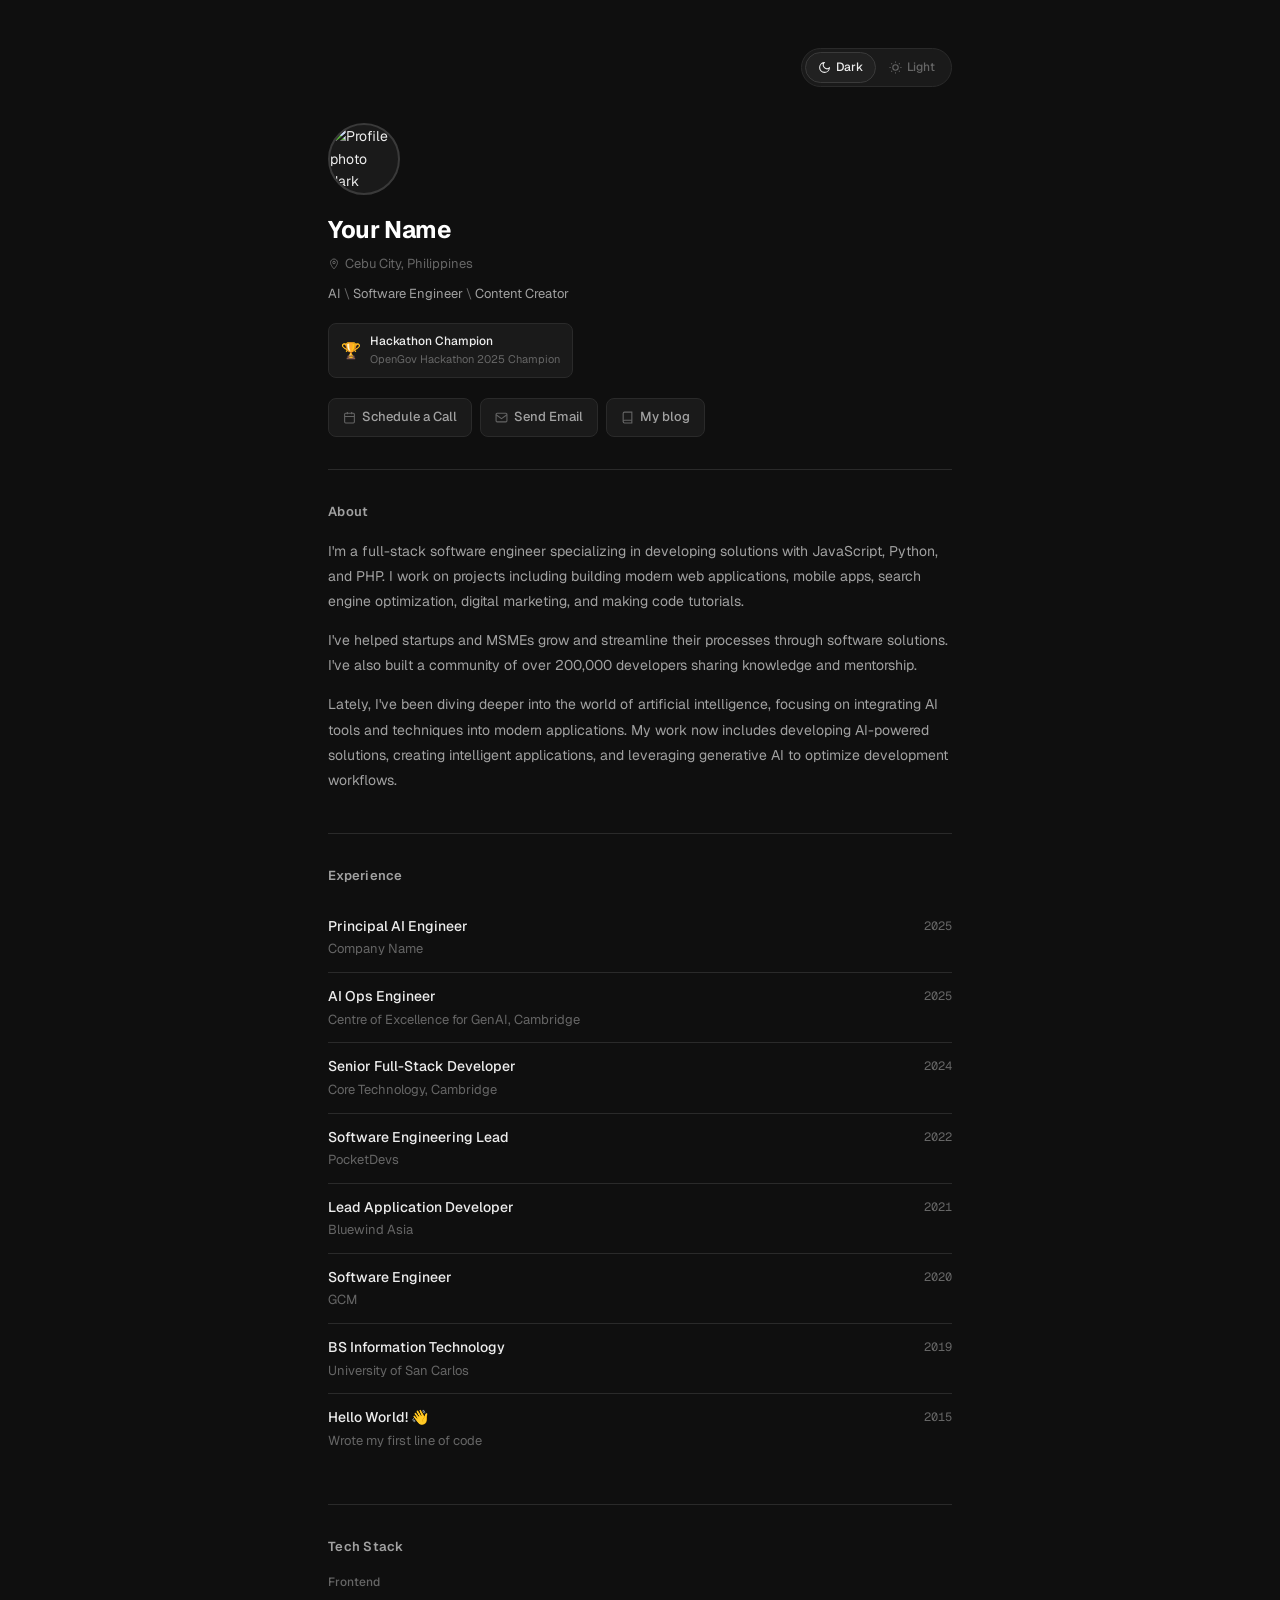
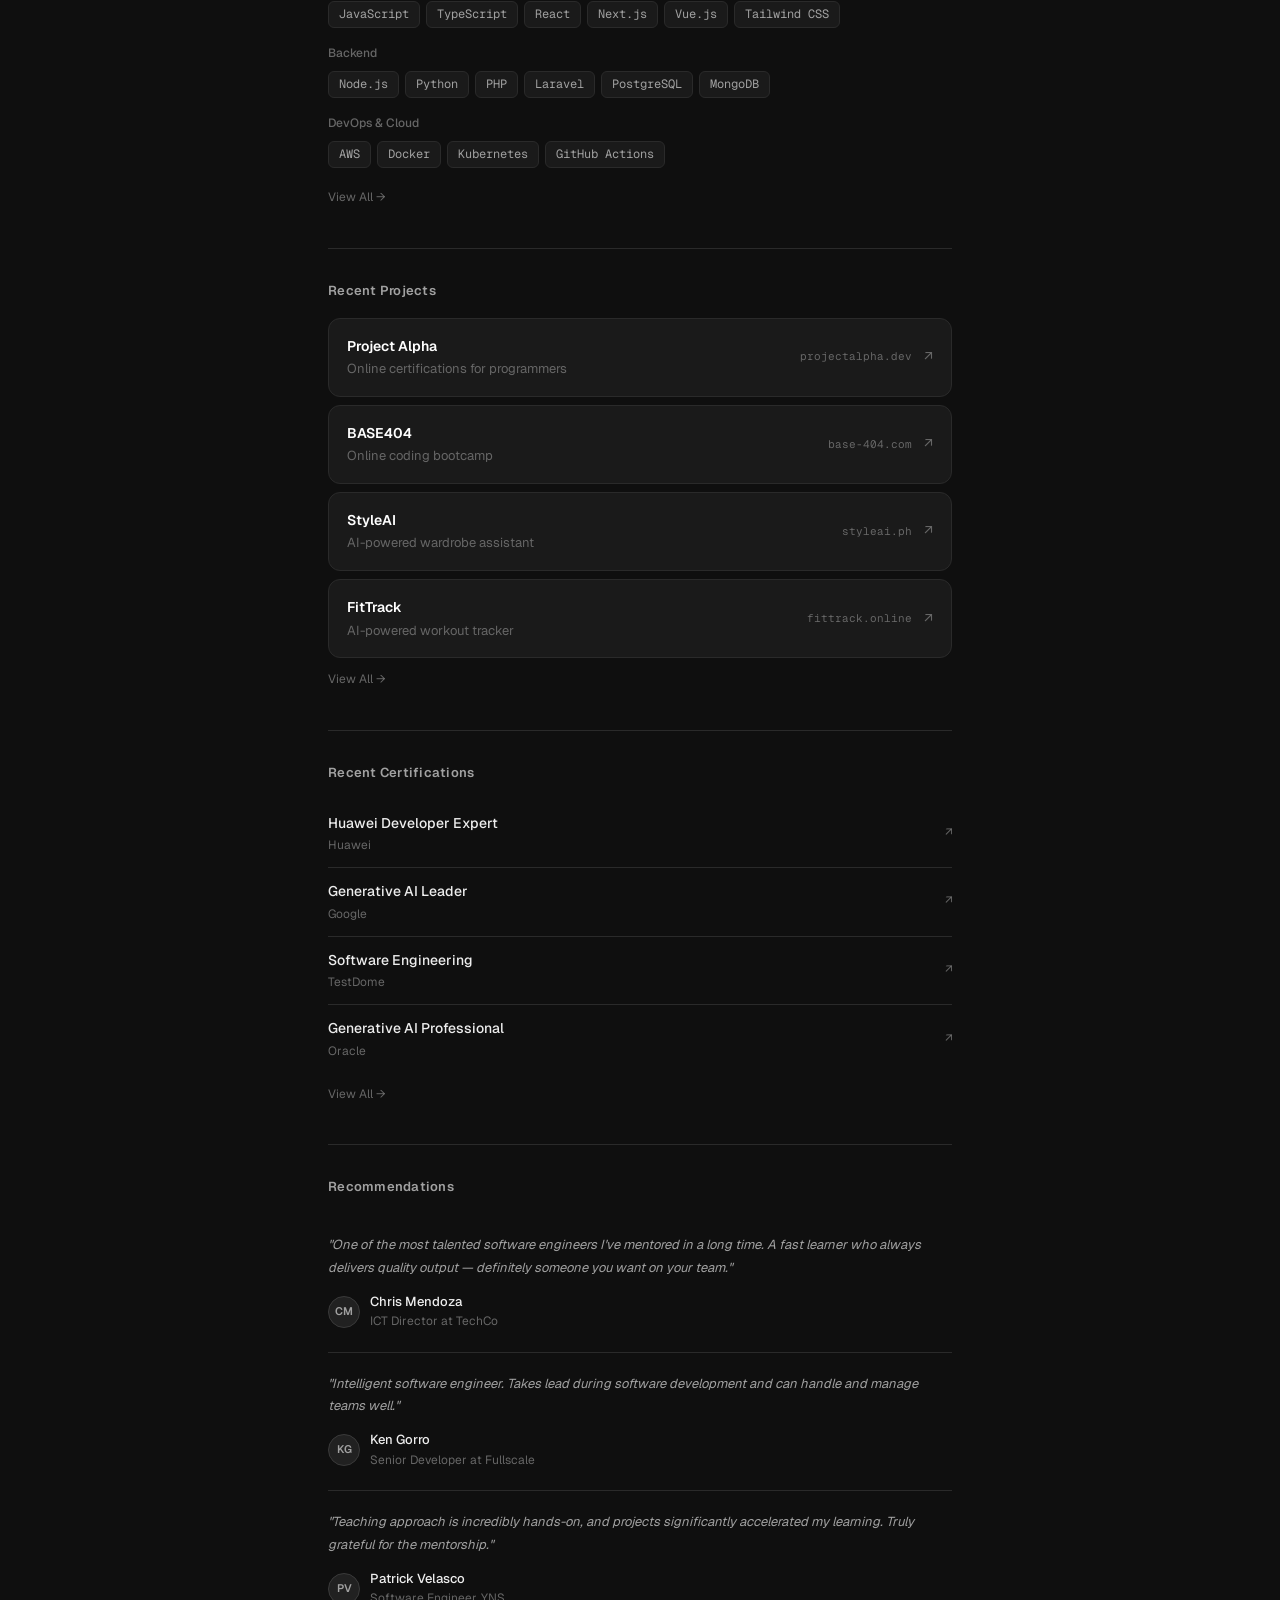
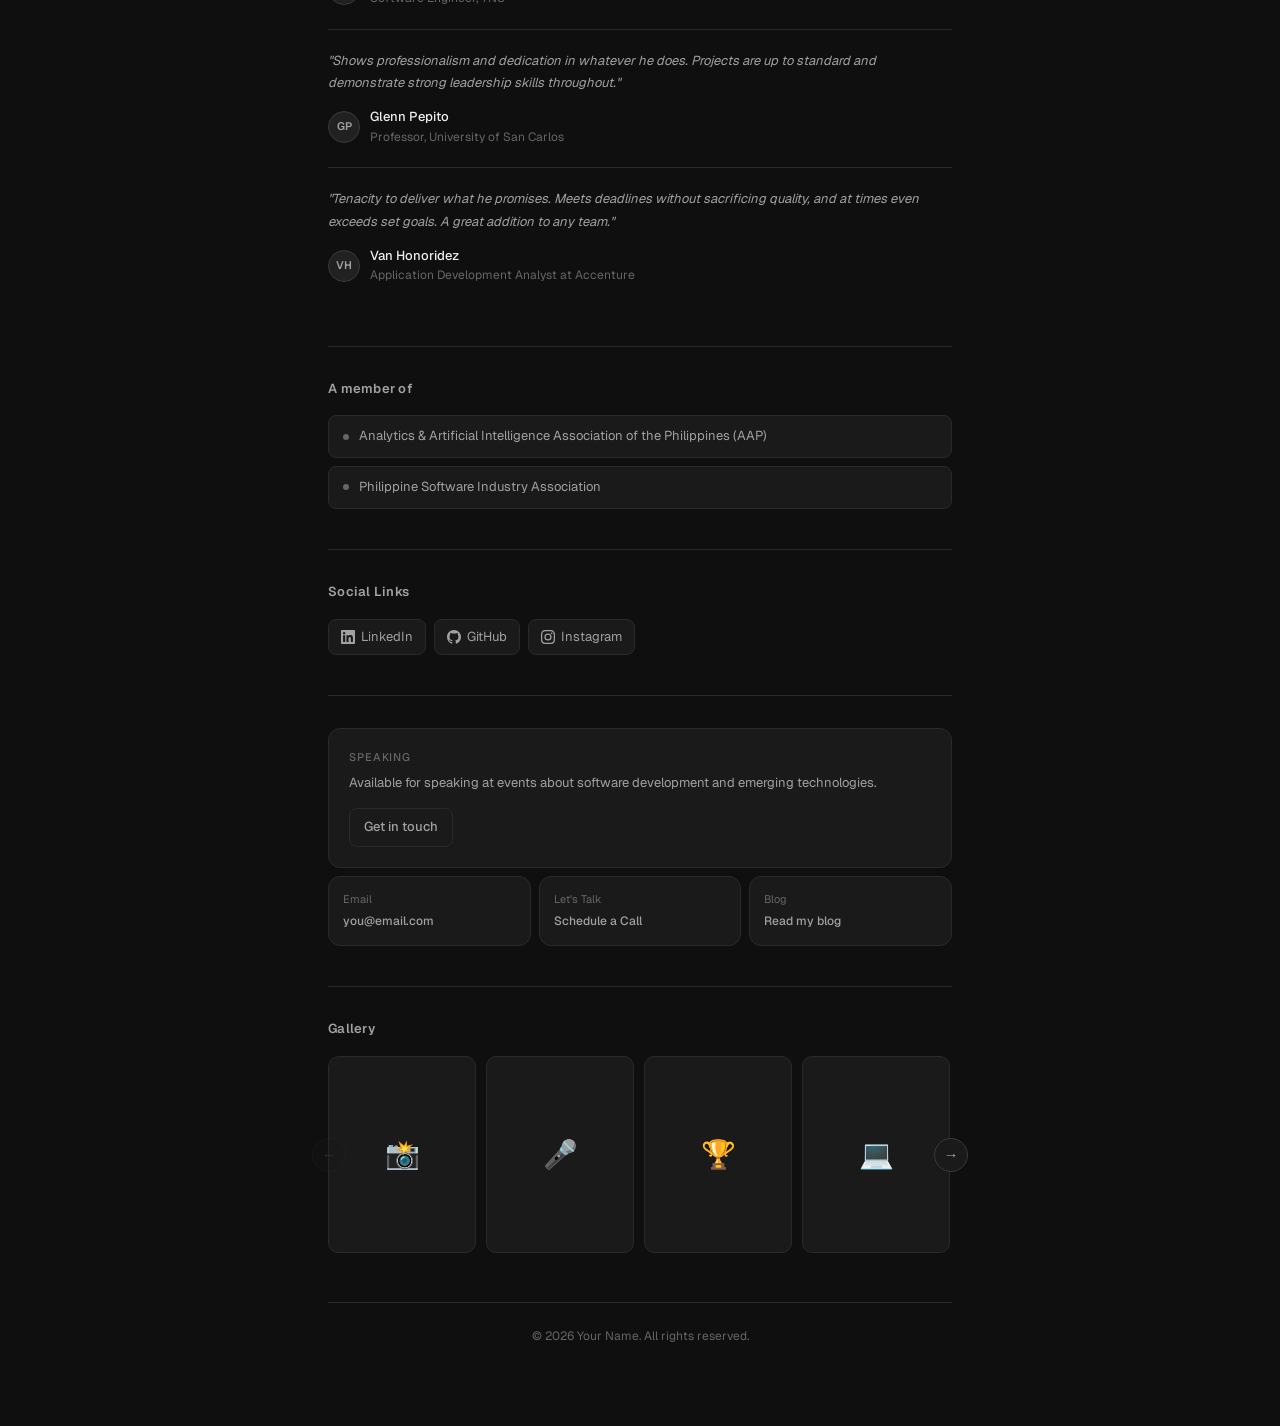
==== commit 11dc712c: "Update index.html" ====
--- a/index.html
+++ b/index.html
@@ -52,30 +52,41 @@
 
 .page{max-width:672px;margin:0 auto;padding:48px 24px 80px}
 
-/* ── TOPBAR (theme toggle) ── */
+/* ── TOPBAR ── */
 .topbar{display:flex;justify-content:flex-end;margin-bottom:36px}
-.toggle-wrap{display:flex;align-items:center;gap:10px;font-size:12px;color:var(--text-3)}
-.toggle{position:relative;width:44px;height:24px;cursor:pointer}
-.toggle input{opacity:0;width:0;height:0;position:absolute}
-.toggle-track{
-  position:absolute;inset:0;
-  background:var(--toggle-bg);
+
+/* pill toggle */
+.theme-pill{
+  display:flex;align-items:center;gap:0;
+  background:var(--bg-card);
+  border:1px solid var(--border);
   border-radius:100px;
-  border:1px solid var(--border);
-  transition:background .3s,border-color .3s;
-}
-.toggle-knob{
-  position:absolute;
-  top:3px;left:3px;
-  width:16px;height:16px;
-  border-radius:50%;
-  background:var(--toggle-knob);
-  transition:transform .3s,background .3s;
-  display:flex;align-items:center;justify-content:center;
-  font-size:9px;
-}
-[data-theme="light"] .toggle-knob{transform:translateX(20px)}
-.toggle-icon{font-size:13px;user-select:none}
+  padding:3px;
+  cursor:pointer;
+  transition:border-color .2s;
+  user-select:none;
+}
+.theme-pill:hover{border-color:var(--border-hl)}
+.pill-opt{
+  display:flex;align-items:center;gap:5px;
+  padding:5px 12px;
+  border-radius:100px;
+  font-size:12px;
+  font-weight:500;
+  color:var(--text-3);
+  transition:background .25s,color .25s;
+  white-space:nowrap;
+}
+.pill-opt svg{width:13px;height:13px;flex-shrink:0}
+.pill-opt.active{
+  background:var(--bg-hover);
+  color:var(--text);
+  border:1px solid var(--border-hl);
+}
+[data-theme="dark"]  .pill-dark  { background:var(--bg-hover); color:var(--text); border:1px solid var(--border-hl); }
+[data-theme="dark"]  .pill-light { background:transparent; color:var(--text-3); border:1px solid transparent; }
+[data-theme="light"] .pill-light { background:var(--bg-hover); color:var(--text); border:1px solid var(--border-hl); }
+[data-theme="light"] .pill-dark  { background:transparent; color:var(--text-3); border:1px solid transparent; }
 
 /* ── AVATAR ── */
 .avatar-wrap{
@@ -187,16 +198,30 @@
 .cc-lbl{font-size:11px;color:var(--text-3);margin-bottom:4px}
 .cc-val{font-size:12px;color:var(--text-2);font-weight:500}
 
-.gallery{display:grid;grid-template-columns:repeat(3,1fr);gap:6px;margin-top:12px}
-.gi{aspect-ratio:1;border-radius:8px;background:var(--bg-card);border:1px solid var(--border);display:flex;align-items:center;justify-content:center;color:var(--text-3);font-size:24px}
-.gi:nth-child(1){grid-column:span 2;aspect-ratio:2/1}
+/* GALLERY CAROUSEL */
+.gallery-outer{position:relative;margin-top:12px}
+.gallery-track-wrap{overflow:hidden;border-radius:10px}
+.gallery-track{display:flex;gap:10px;transition:transform .4s cubic-bezier(.4,0,.2,1);will-change:transform}
+.gallery-slide{flex:0 0 calc(25% - 8px);aspect-ratio:3/4;border-radius:10px;overflow:hidden;background:var(--bg-card);border:1px solid var(--border);flex-shrink:0}
+.gallery-slide img{width:100%;height:100%;object-fit:cover;display:block}
+.gallery-slide .ph{width:100%;height:100%;display:flex;align-items:center;justify-content:center;font-size:28px;color:var(--text-3)}
+.gal-btn{position:absolute;top:50%;transform:translateY(-50%);width:34px;height:34px;border-radius:50%;background:var(--bg-card);border:1px solid var(--border-hl);color:var(--text-2);display:flex;align-items:center;justify-content:center;cursor:pointer;z-index:10;font-size:15px;user-select:none;transition:background .15s,color .15s}
+.gal-btn:hover{background:var(--bg-hover);color:var(--text)}
+.gal-btn:disabled{opacity:.2;cursor:default}
+.gal-btn.prev{left:-16px}
+.gal-btn.next{right:-16px}
+.gal-dots{display:none;justify-content:center;gap:6px;margin-top:10px}
+.gal-dot{width:6px;height:6px;border-radius:50%;background:var(--border-hl);cursor:pointer;transition:background .2s}
+.gal-dot.active{background:var(--text-2)}
 
 .footer{margin-top:48px;padding-top:24px;border-top:1px solid var(--border);font-size:12px;color:var(--text-3);text-align:center}
 
-@media(max-width:520px){
+@media(max-width:600px){
   .contact-row{grid-template-columns:1fr 1fr}
-  .gallery{grid-template-columns:repeat(2,1fr)}
-  .gi:nth-child(1){grid-column:span 2}
+  .gallery-slide{flex:0 0 100%}
+  .gal-btn.prev{left:8px}
+  .gal-btn.next{right:8px}
+  .gal-dots{display:flex}
 }
 </style>
 </head>
@@ -205,35 +230,32 @@
 
   <!-- ── TOPBAR: THEME TOGGLE ── -->
   <div class="topbar">
-    <div class="toggle-wrap">
-      <span class="toggle-icon" id="theme-icon">🌙</span>
-      <label class="toggle" title="Toggle light/dark mode">
-        <input type="checkbox" id="theme-toggle">
-        <span class="toggle-track"></span>
-        <span class="toggle-knob"></span>
-      </label>
-      <span class="toggle-icon">☀️</span>
+    <div class="theme-pill" id="theme-pill" onclick="switchTheme()">
+      <div class="pill-opt pill-dark">
+        <svg viewBox="0 0 24 24" fill="none" stroke="currentColor" stroke-width="2"><path d="M21 12.79A9 9 0 1 1 11.21 3a7 7 0 0 0 9.79 9.79z"/></svg>
+        Dark
+      </div>
+      <div class="pill-opt pill-light">
+        <svg viewBox="0 0 24 24" fill="none" stroke="currentColor" stroke-width="2"><circle cx="12" cy="12" r="5"/><line x1="12" y1="1" x2="12" y2="3"/><line x1="12" y1="21" x2="12" y2="23"/><line x1="4.22" y1="4.22" x2="5.64" y2="5.64"/><line x1="18.36" y1="18.36" x2="19.78" y2="19.78"/><line x1="1" y1="12" x2="3" y2="12"/><line x1="21" y1="12" x2="23" y2="12"/><line x1="4.22" y1="19.78" x2="5.64" y2="18.36"/><line x1="18.36" y1="5.64" x2="19.78" y2="4.22"/></svg>
+        Light
+      </div>
     </div>
   </div>
 
   <!-- ── PROFILE ── -->
   <div style="margin-bottom:32px">
 
-    <!-- Avatar with two swappable images -->
+    <!-- Avatar: swaps between dark and light mode photo -->
     <div class="avatar-wrap">
       <span class="avatar-initials">YN</span>
-      <!-- DARK MODE photo — replace src with your dark-mode photo URL -->
-      <img
-        class="avatar-dark"
-        src="https://ui-avatars.com/api/?name=Your+Name&background=2a2a2a&color=ededed&size=144&bold=true&font-size=0.4"
-        alt="Profile photo (dark)"
-      >
-      <!-- LIGHT MODE photo — replace src with your light-mode photo URL -->
-      <img
-        class="avatar-light"
-        src="https://ui-avatars.com/api/?name=Your+Name&background=e8e8e8&color=111111&size=144&bold=true&font-size=0.4"
-        alt="Profile photo (light)"
-      >
+      <!-- 🌙 DARK MODE photo — replace with your actual photo URL -->
+      <img class="avatar-dark"
+        src="https://images.unsplash.com/photo-1507003211169-0a1dd7228f2d?w=144&h=144&fit=crop&crop=face"
+        alt="Profile photo dark mode">
+      <!-- ☀️ LIGHT MODE photo — replace with your actual photo URL -->
+      <img class="avatar-light"
+        src="https://images.unsplash.com/photo-1500648767791-00dcc994a43e?w=144&h=144&fit=crop&crop=face"
+        alt="Profile photo light mode">
     </div>
 
     <div class="name">Your Name</div>
@@ -394,11 +416,23 @@
   <!-- ── GALLERY ── -->
   <div class="sec">
     <div class="sec-title">Gallery</div>
-    <div class="gallery">
-      <div class="gi">🖼</div><div class="gi">📸</div>
-      <div class="gi">🎤</div><div class="gi">💻</div>
-      <div class="gi">🏆</div><div class="gi">🌏</div>
-      <div class="gi">👨‍💻</div><div class="gi">🚀</div><div class="gi">✨</div>
+    <div class="gallery-outer">
+      <button class="gal-btn prev" id="gal-prev" onclick="galMove(-1)">&#8592;</button>
+      <button class="gal-btn next" id="gal-next" onclick="galMove(1)">&#8594;</button>
+      <div class="gallery-track-wrap">
+        <div class="gallery-track" id="gal-track">
+          <!-- Replace these src values with your real photo URLs -->
+          <div class="gallery-slide"><div class="ph">📸</div></div>
+          <div class="gallery-slide"><div class="ph">🎤</div></div>
+          <div class="gallery-slide"><div class="ph">🏆</div></div>
+          <div class="gallery-slide"><div class="ph">💻</div></div>
+          <div class="gallery-slide"><div class="ph">🌏</div></div>
+          <div class="gallery-slide"><div class="ph">👨‍💻</div></div>
+          <div class="gallery-slide"><div class="ph">🚀</div></div>
+          <div class="gallery-slide"><div class="ph">✨</div></div>
+        </div>
+      </div>
+      <div class="gal-dots" id="gal-dots"></div>
     </div>
   </div>
 
@@ -406,19 +440,67 @@
 </div>
 
 <script>
-  const toggle = document.getElementById('theme-toggle');
-  const html   = document.documentElement;
-
-  // Init from saved preference
+  // ── THEME TOGGLE ──
+  const html  = document.documentElement;
   const saved = localStorage.getItem('theme') || 'dark';
   html.setAttribute('data-theme', saved);
-  toggle.checked = saved === 'light';
-
-  toggle.addEventListener('change', () => {
-    const next = toggle.checked ? 'light' : 'dark';
+
+  function switchTheme() {
+    const current = html.getAttribute('data-theme');
+    const next = current === 'dark' ? 'light' : 'dark';
     html.setAttribute('data-theme', next);
     localStorage.setItem('theme', next);
-  });
+  }
+  window.switchTheme = switchTheme;
+
+  // ── GALLERY CAROUSEL ──
+  const track    = document.getElementById('gal-track');
+  const dotsWrap = document.getElementById('gal-dots');
+  const btnPrev  = document.getElementById('gal-prev');
+  const btnNext  = document.getElementById('gal-next');
+  const slides   = track.querySelectorAll('.gallery-slide');
+  let current    = 0;
+
+  function getVisible() {
+    return window.innerWidth <= 600 ? 1 : 4;
+  }
+
+  function totalSteps() {
+    return Math.max(0, slides.length - getVisible());
+  }
+
+  function buildDots() {
+    dotsWrap.innerHTML = '';
+    const steps = totalSteps() + 1;
+    for (let i = 0; i <= totalSteps(); i++) {
+      const d = document.createElement('span');
+      d.className = 'gal-dot' + (i === current ? ' active' : '');
+      d.onclick = () => goTo(i);
+      dotsWrap.appendChild(d);
+    }
+  }
+
+  function goTo(idx) {
+    current = Math.max(0, Math.min(idx, totalSteps()));
+    const vis    = getVisible();
+    const slideW = track.parentElement.offsetWidth;
+    const gap    = 10;
+    const itemW  = (slideW - gap * (vis - 1)) / vis;
+    track.style.transform = `translateX(-${current * (itemW + gap)}px)`;
+    btnPrev.disabled = current === 0;
+    btnNext.disabled = current >= totalSteps();
+    document.querySelectorAll('.gal-dot').forEach((d, i) => {
+      d.classList.toggle('active', i === current);
+    });
+  }
+
+  function galMove(dir) { goTo(current + dir); }
+  window.galMove = galMove;
+
+  buildDots();
+  goTo(0);
+  window.addEventListener('resize', () => { buildDots(); goTo(Math.min(current, totalSteps())); });
+
 </script>
 </body>
 </html>
